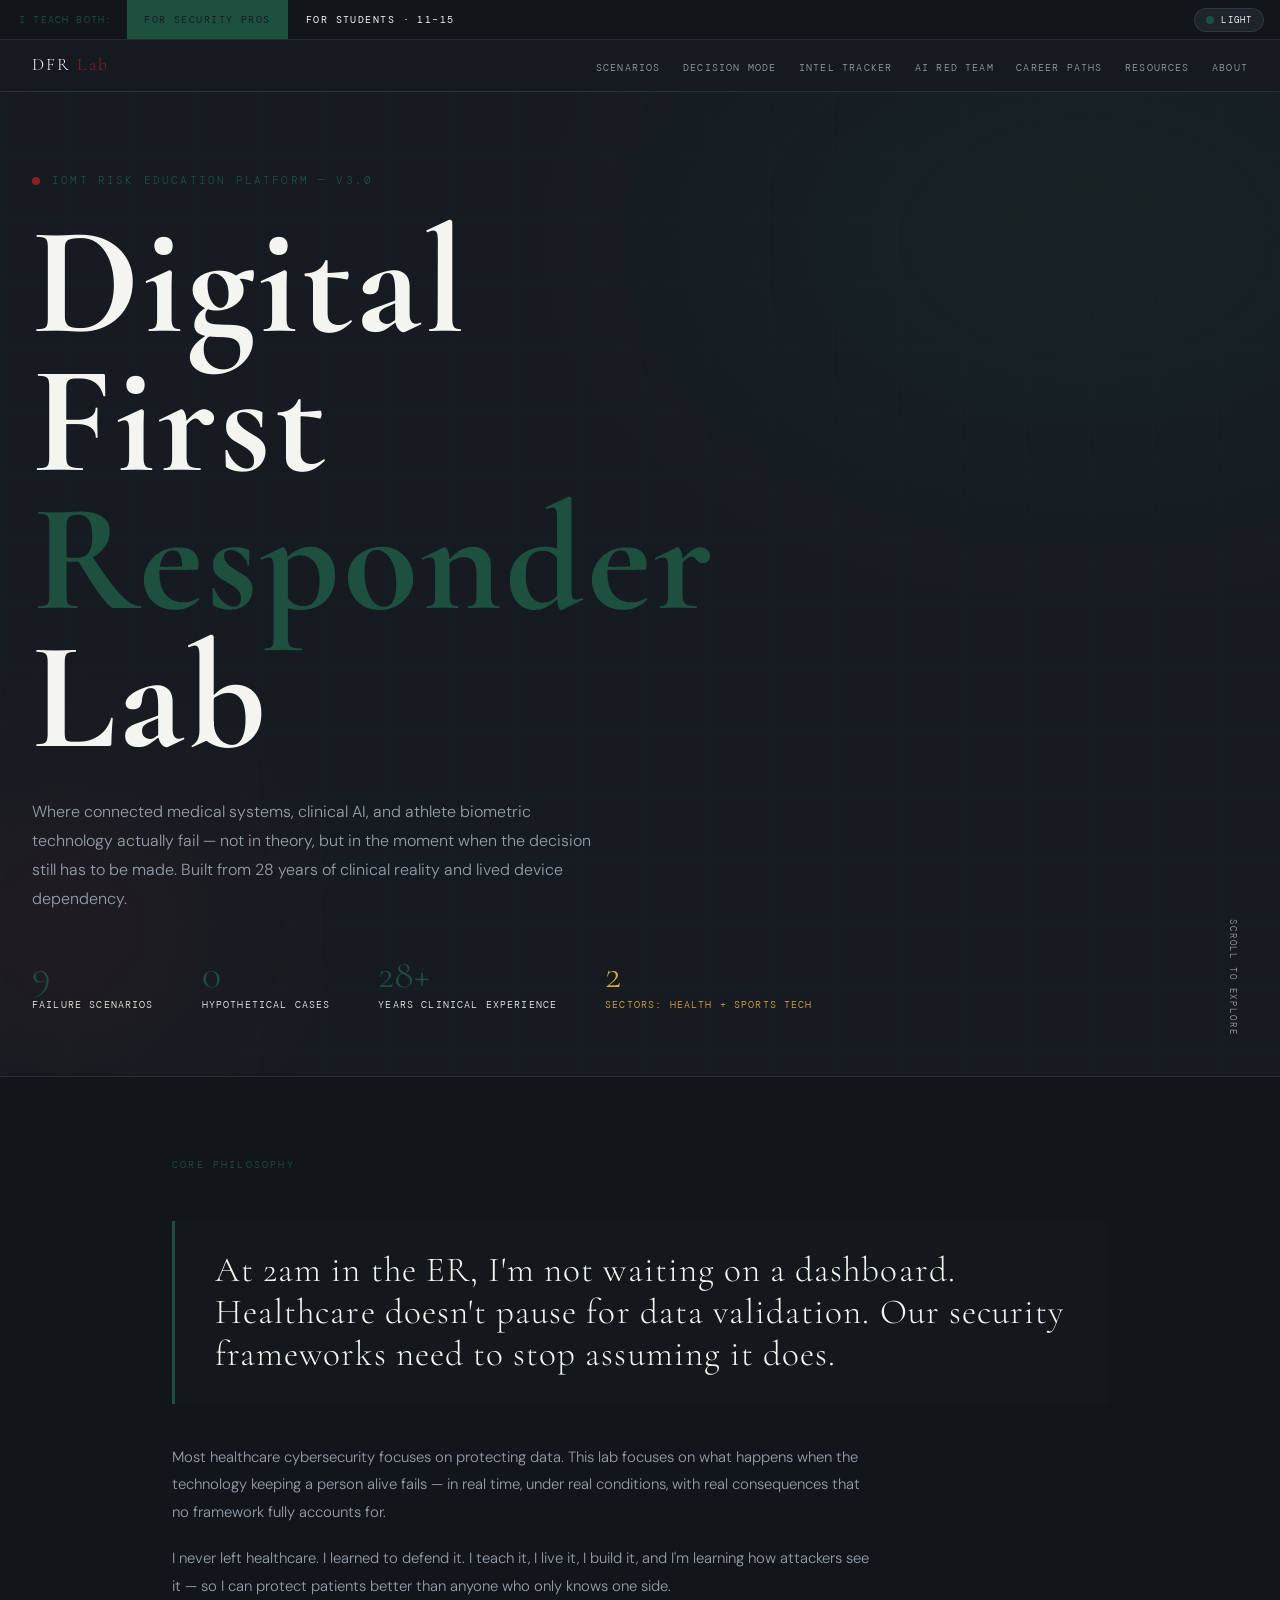
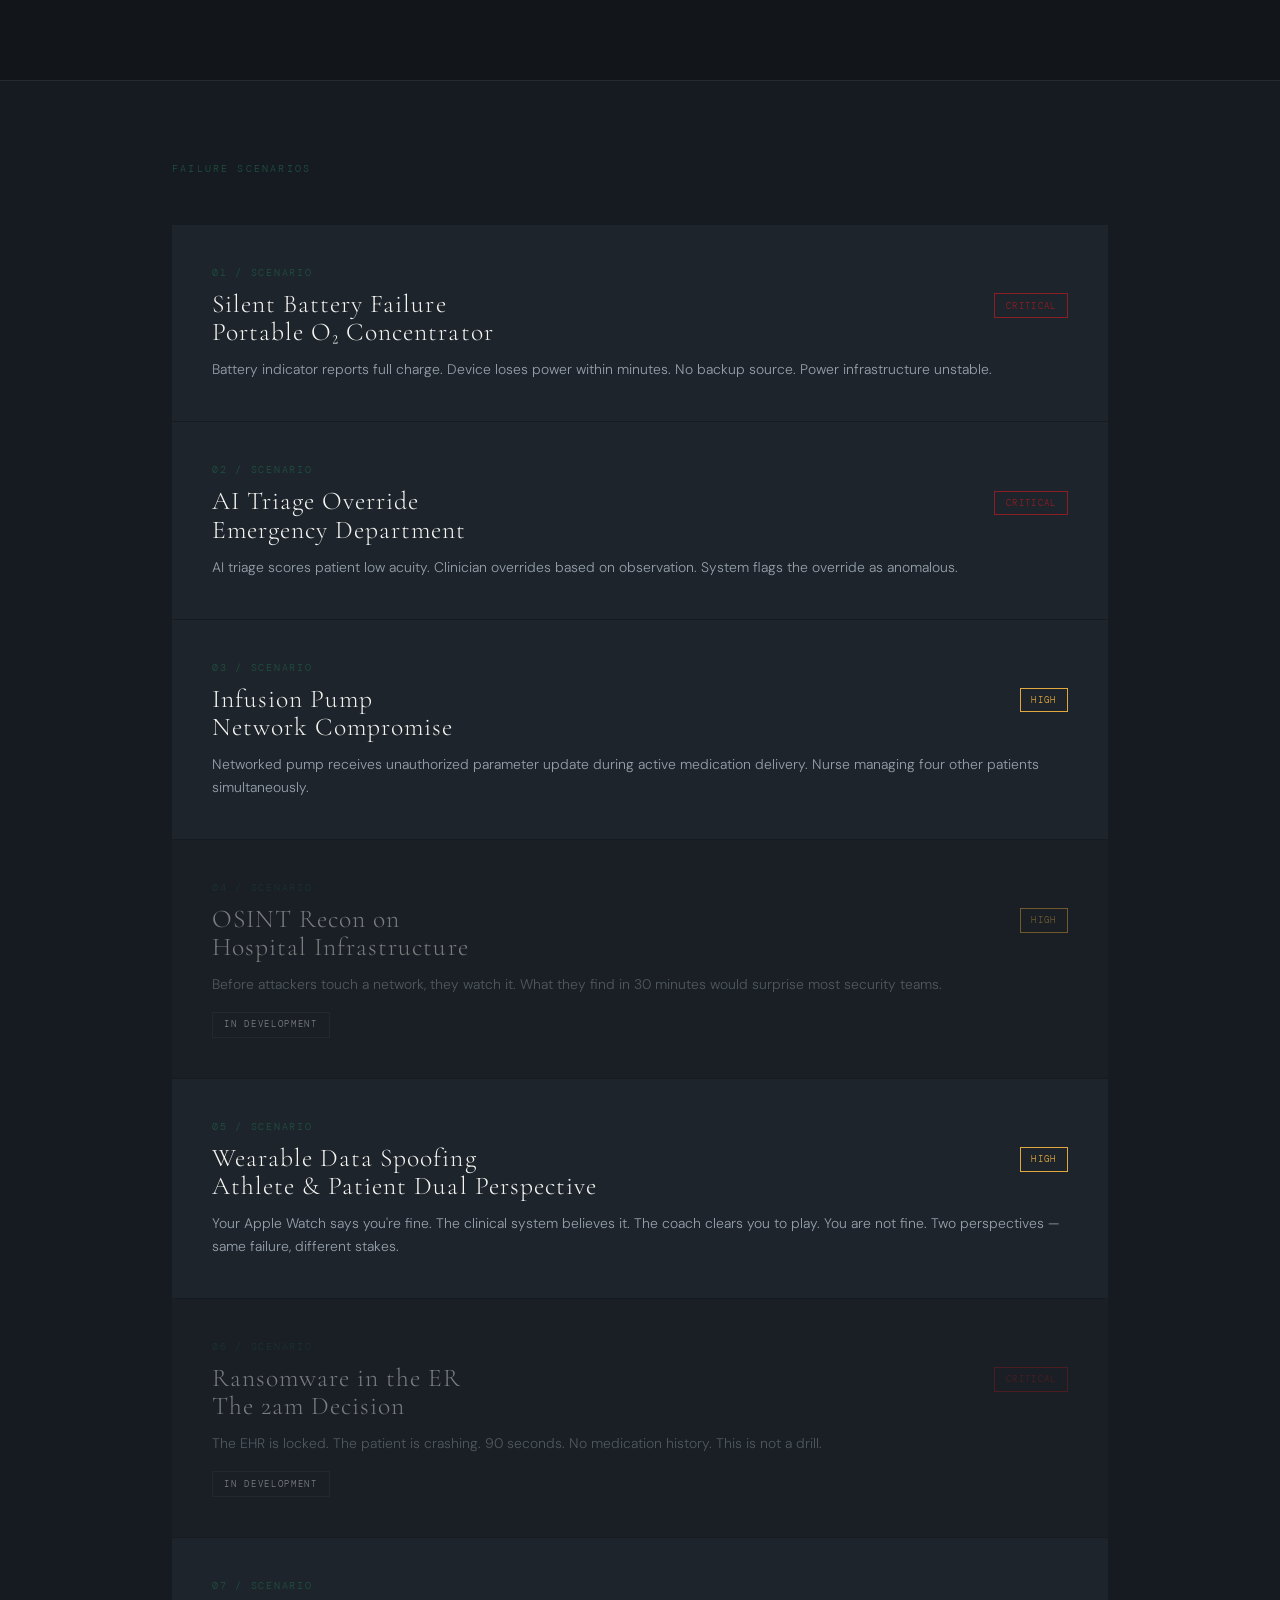
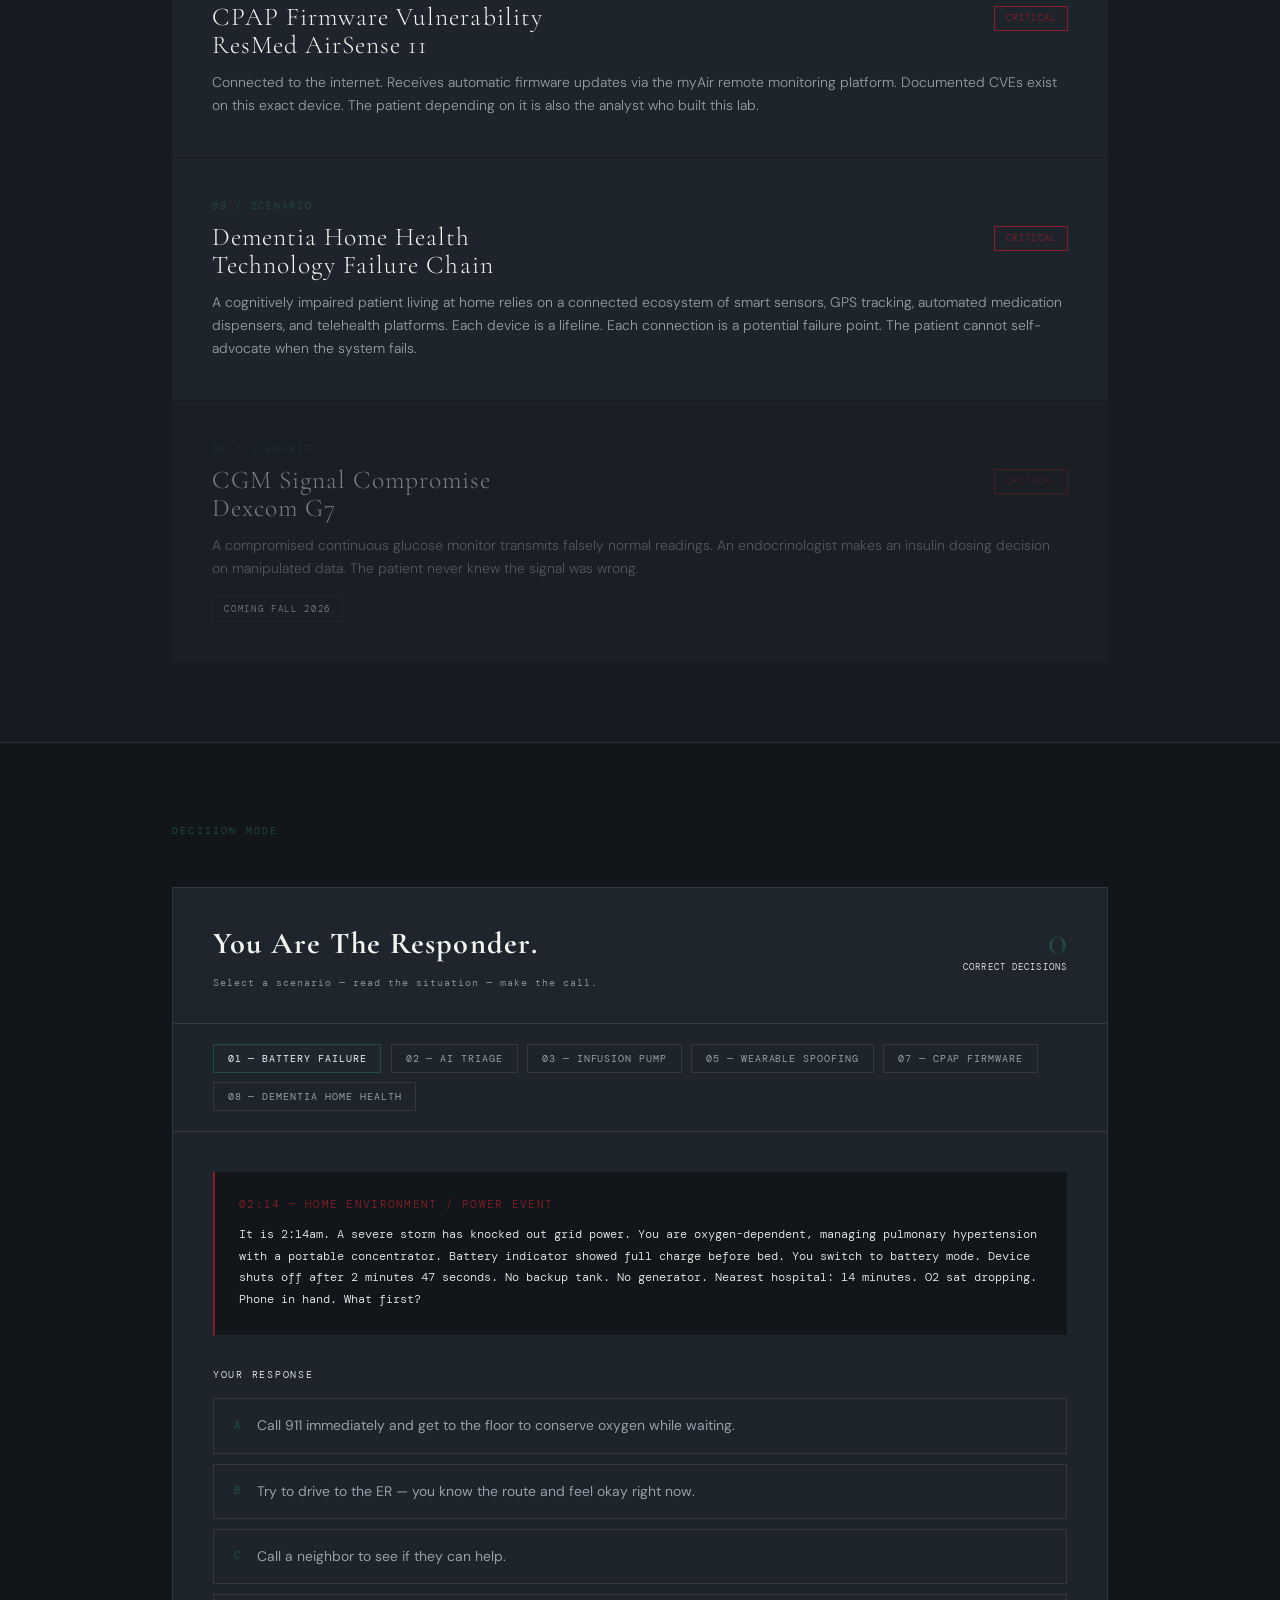
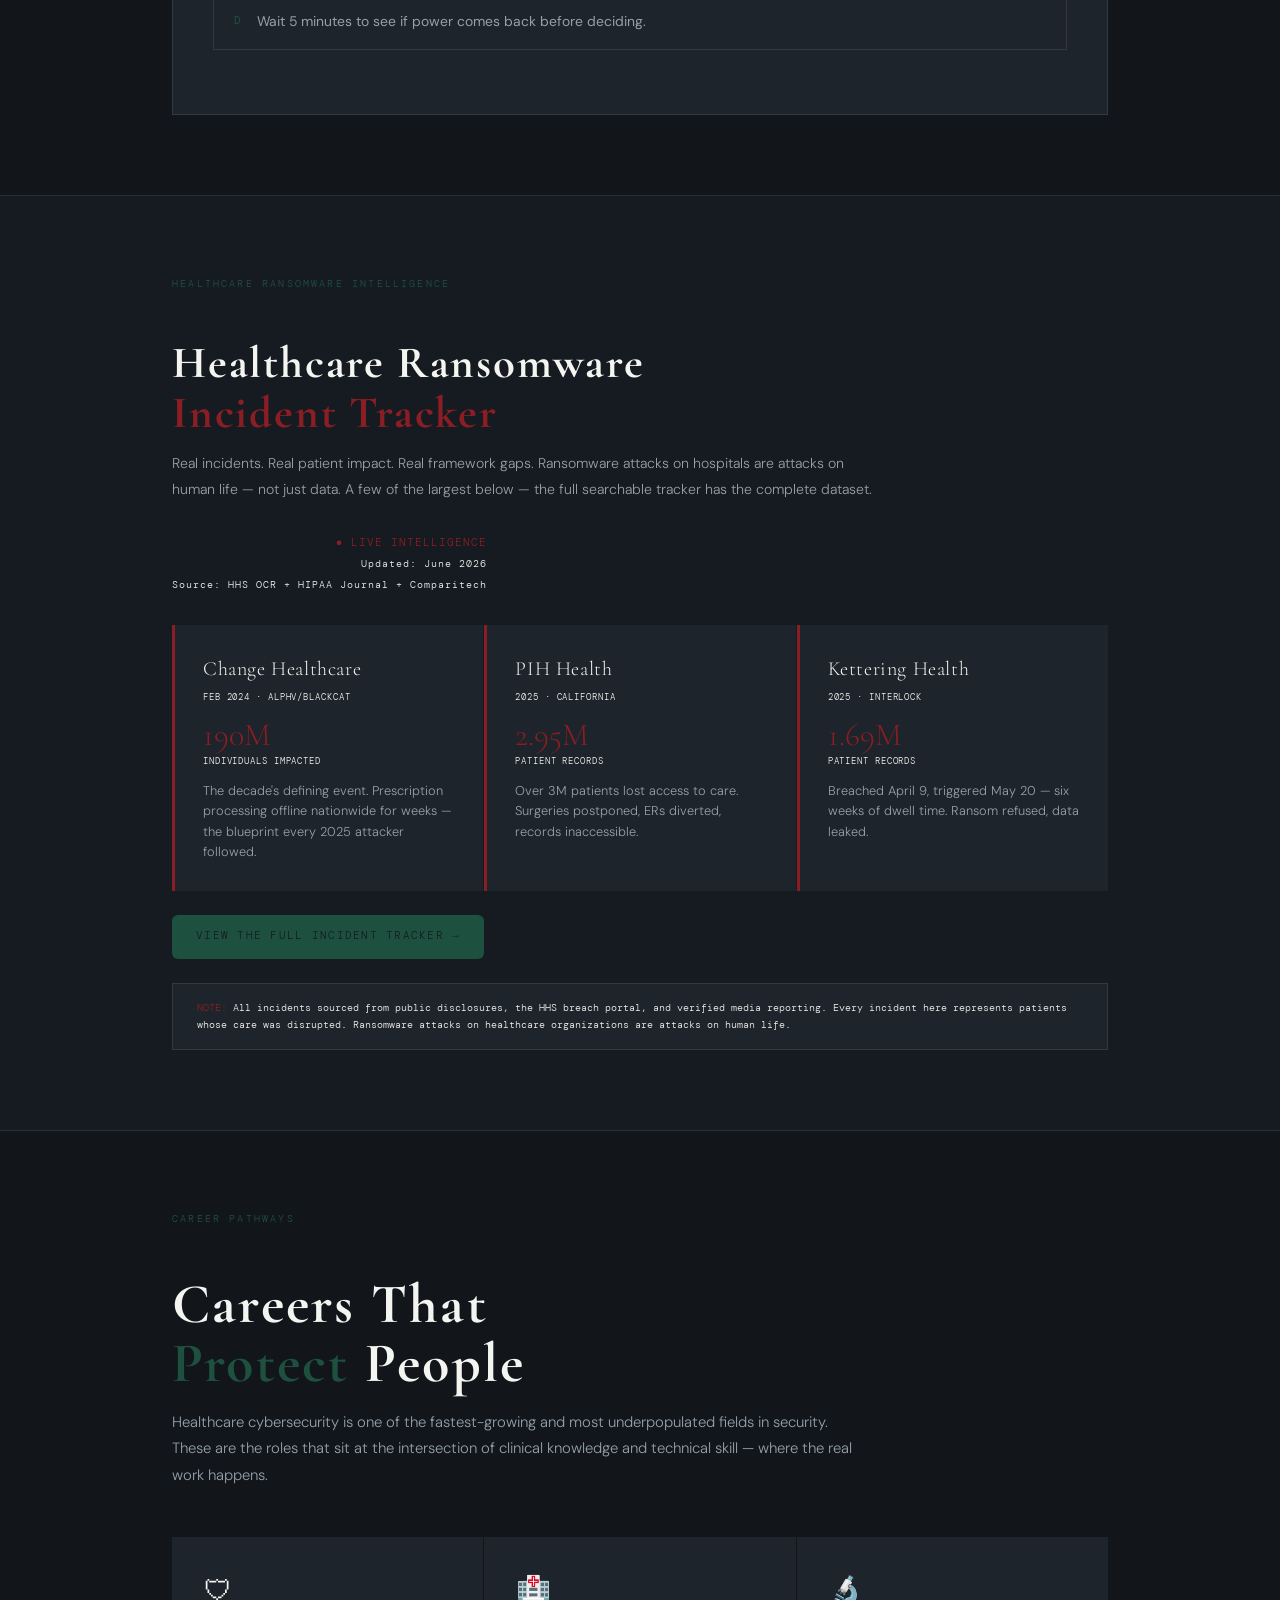
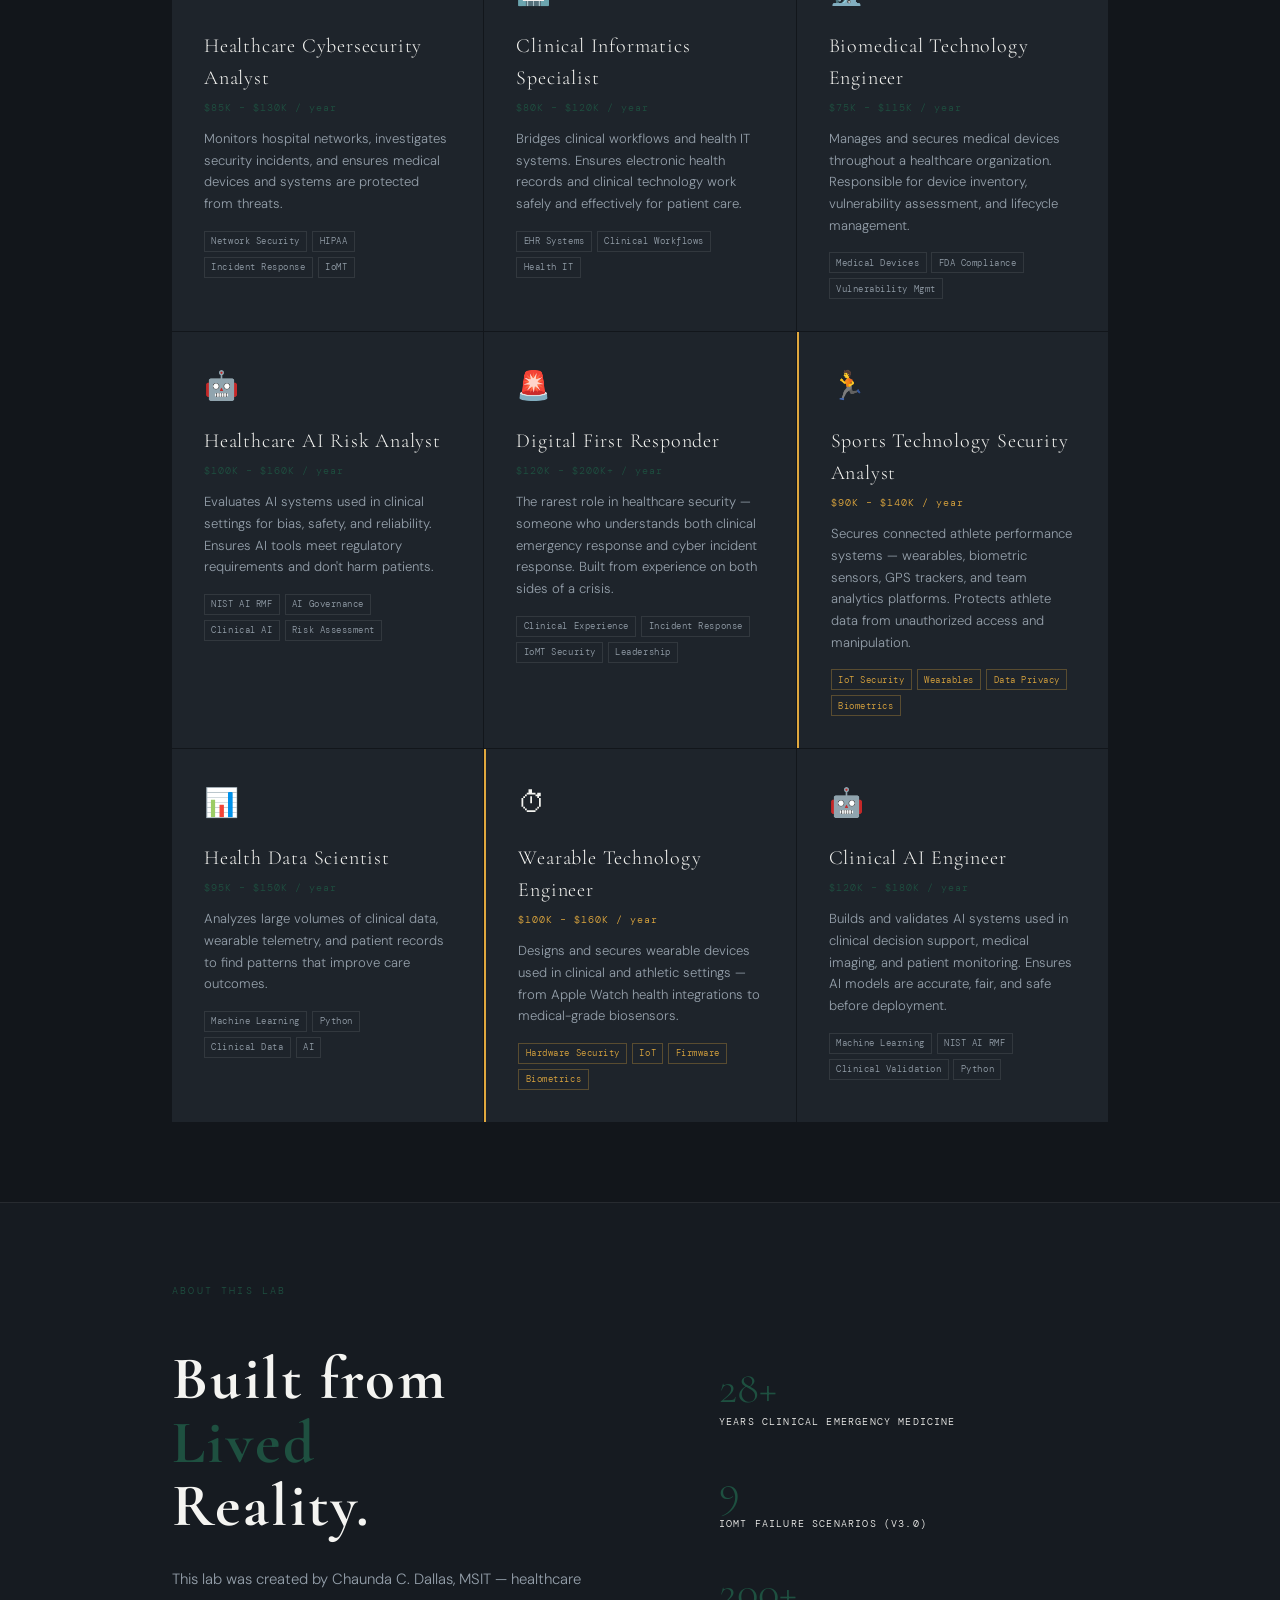
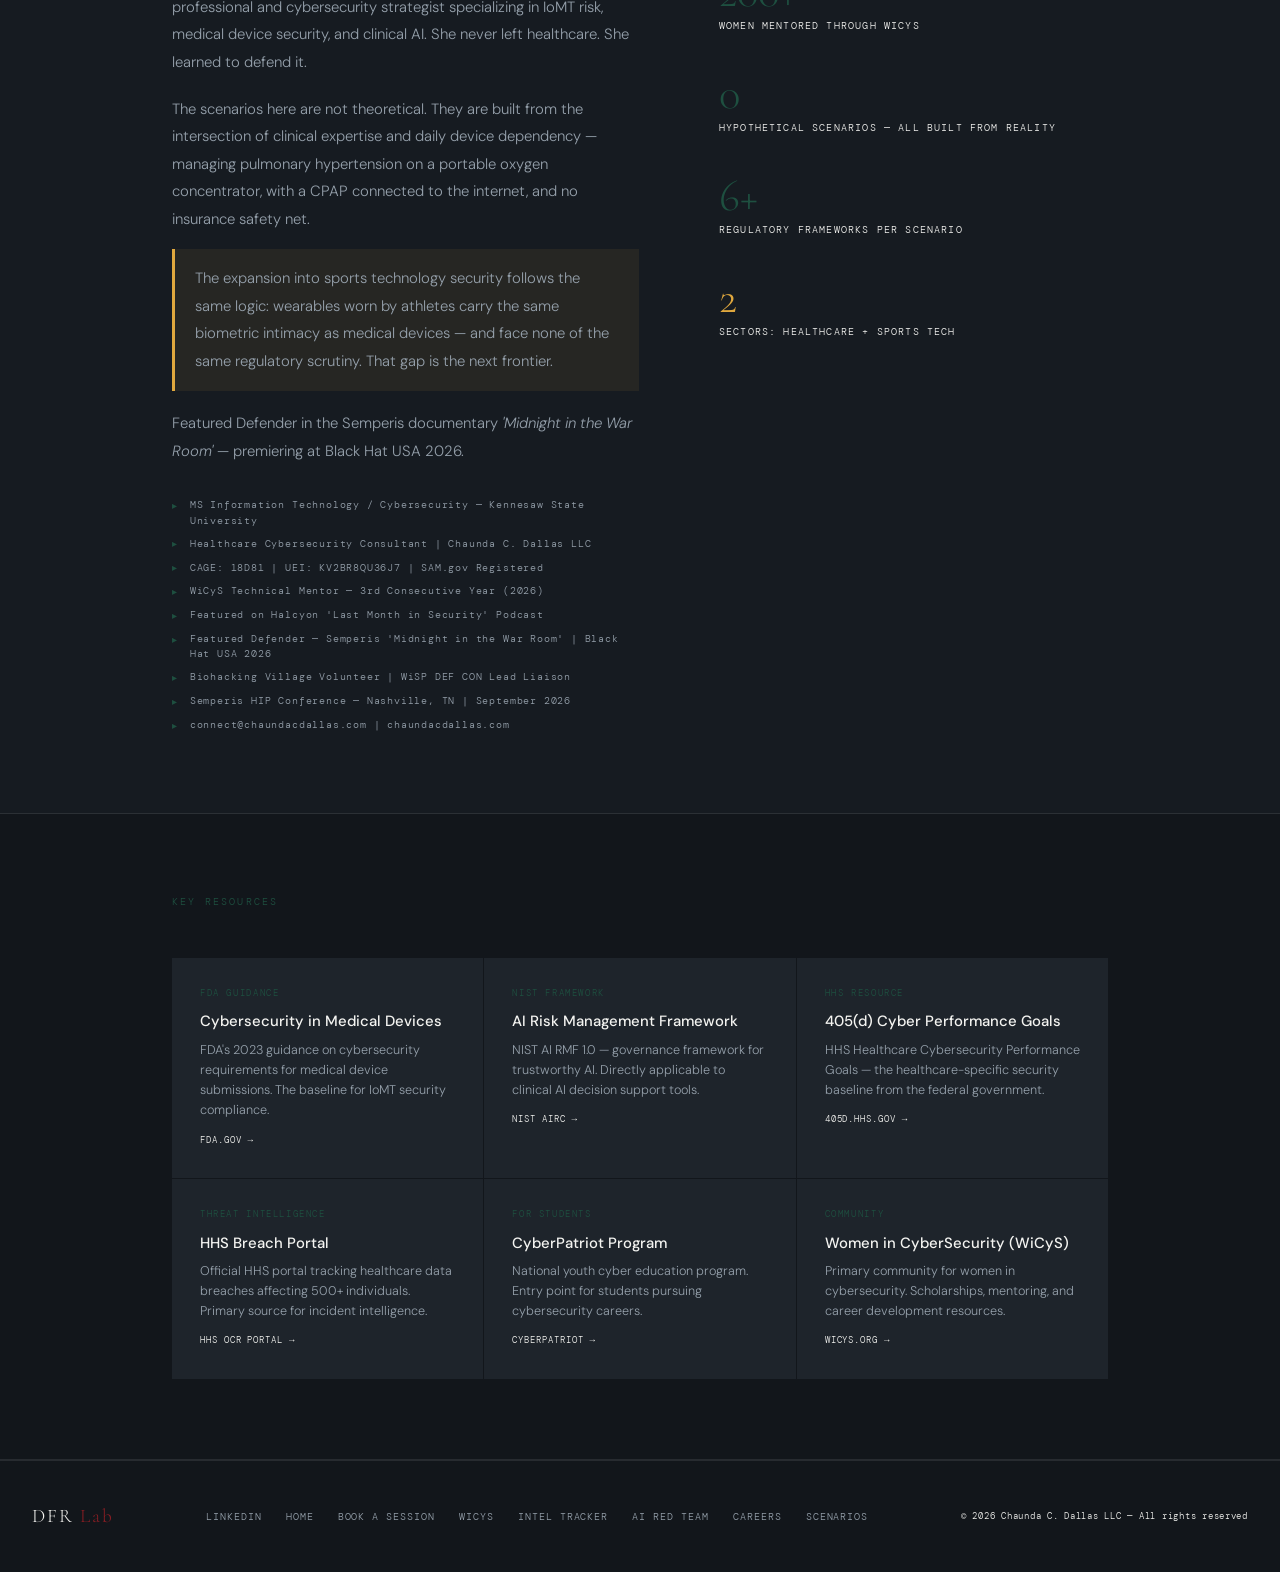
==== index.html @ a79e0185 "Complete transition to locked brand palette and typography across all lab views" ====
<!DOCTYPE html>
<html lang="en" data-theme="dark">
<head>
  <meta charset="UTF-8" />
  <meta name="viewport" content="width=device-width, initial-scale=1.0" />
  <title>Digital First Responder Lab | Chaunda C. Dallas</title>
  <meta name="description" content="Healthcare Cybersecurity Strategist specializing in IoMT, Medical Device Security, Clinical AI Risk, and AI Red Teaming for healthcare. Featured Defender — Midnight in the War Room, Black Hat USA 2026.">
  <link rel="preconnect" href="https://fonts.googleapis.com">
  <link rel="preconnect" href="https://fonts.gstatic.com" crossorigin>
  <link href="https://fonts.googleapis.com/css2?family=Cormorant+Garamond:wght@400;600;700&family=DM+Sans:wght@300;400;500;700&family=DM+Mono:wght@400;500&display=swap" rel="stylesheet">
  <link rel="stylesheet" href="styles.css" />
  <style>
   
    *,*::before,*::after{box-sizing:border-box;margin:0;padding:0;}
    html{scroll-behavior:smooth;}
    body{background:var(--bg);color:var(--text);font-family:var(--sans);font-weight:300;line-height:1.6;overflow-x:hidden;transition:background .25s,color .25s;}
    a{color:inherit;}
    ::selection{background:var(--emerald);color:var(--bg);}

    .mode-bar{position:fixed;top:0;left:0;right:0;z-index:200;background:var(--bg-2);border-bottom:1px solid var(--border);display:flex;align-items:center;justify-content:space-between;height:40px;padding:0 1rem;}
    .mode-group{display:flex;align-items:center;height:100%;}
    .mode-tag{font-family:var(--mono);font-size:0.6rem;letter-spacing:0.12em;text-transform:uppercase;color:var(--emerald);padding:0 0.9rem 0 0.2rem;white-space:nowrap;}
    @media(max-width:600px){.mode-tag{display:none;}}
    .mode-btn{font-family:var(--mono);font-size:0.6rem;letter-spacing:0.15em;text-transform:uppercase;padding:0 1.1rem;height:100%;border:none;background:transparent;color:var(--faint);cursor:pointer;transition:all 0.2s;}
    .mode-btn.active{background:var(--emerald);color:var(--bg);}
    .mode-btn:hover:not(.active){color:var(--text);}
    .theme-toggle{display:flex;align-items:center;gap:7px;background:var(--surface);border:1px solid var(--border);color:var(--text);border-radius:999px;padding:5px 11px;font-family:var(--mono);font-size:0.58rem;letter-spacing:0.12em;cursor:pointer;text-transform:uppercase;}
    .theme-toggle:hover{border-color:var(--emerald);}
    .theme-toggle .dot{width:8px;height:8px;border-radius:50%;background:var(--emerald);}

    nav{position:sticky;top:40px;z-index:100;background:color-mix(in srgb,var(--bg) 92%,transparent);backdrop-filter:blur(16px);border-bottom:1px solid var(--border);padding:0 2rem;display:flex;align-items:center;justify-content:space-between;height:52px;}
    .nav-brand{font-family:var(--display);font-size:1.1rem;letter-spacing:0.12em;}
    .nav-brand span{color:var(--crimson);}
    .nav-links{display:flex;gap:1.4rem;list-style:none;}
    .nav-links a{font-family:var(--mono);font-size:0.62rem;color:var(--dim);text-decoration:none;letter-spacing:0.12em;text-transform:uppercase;transition:color 0.2s;}
    .nav-links a:hover{color:var(--emerald);}

    .student-only{display:none;} .pro-only{display:block;}
    body.student-mode .student-only{display:block;}
    body.student-mode .pro-only{display:none;}

    header{position:relative;min-height:100vh;display:flex;flex-direction:column;justify-content:flex-end;padding:5rem 2rem 4rem;overflow:hidden;border-bottom:1px solid var(--border);margin-top:40px;}
    .hero-bg{position:absolute;inset:0;background:radial-gradient(ellipse 70% 60% at 85% 15%,color-mix(in srgb,var(--emerald) 14%,transparent) 0%,transparent 62%),radial-gradient(ellipse 40% 50% at 5% 85%,color-mix(in srgb,var(--crimson) 8%,transparent) 0%,transparent 55%),var(--bg);}
    .hero-grid{position:absolute;inset:0;background-image:linear-gradient(color-mix(in srgb,var(--emerald) 6%,transparent) 1px,transparent 1px),linear-gradient(90deg,color-mix(in srgb,var(--emerald) 6%,transparent) 1px,transparent 1px);background-size:64px 64px;}
    .hero-content{position:relative;z-index:1;max-width:960px;}
    .eyebrow{font-family:var(--mono);font-size:0.68rem;letter-spacing:0.2em;color:var(--emerald);text-transform:uppercase;margin-bottom:1.5rem;display:flex;align-items:center;gap:0.75rem;}
    .pulse{display:inline-block;width:8px;height:8px;background:var(--crimson);border-radius:50%;animation:pulse 2s infinite;}
    @keyframes pulse{0%,100%{opacity:1;transform:scale(1);}50%{opacity:0.5;transform:scale(0.7);}}
    h1{font-family:var(--display);font-size:clamp(4rem,12vw,10rem);line-height:0.9;letter-spacing:0.02em;margin-bottom:2rem;}
    .accent{color:var(--emerald);}
    .hero-desc{font-size:1rem;color:var(--dim);max-width:580px;line-height:1.8;margin-bottom:2.5rem;}
    .hero-stats{display:flex;gap:3rem;flex-wrap:wrap;}
    .stat-num{font-family:var(--display);font-size:2.5rem;color:var(--emerald);line-height:1;}
    .stat-lbl{font-family:var(--mono);font-size:0.6rem;color:var(--faint);letter-spacing:0.12em;text-transform:uppercase;margin-top:0.2rem;}
    .scroll-cue{position:absolute;bottom:2.5rem;right:2.5rem;writing-mode:vertical-rl;font-family:var(--mono);font-size:0.58rem;color:var(--faint);letter-spacing:0.2em;text-transform:uppercase;z-index:1;opacity:.6;}

    section{position:relative;}
    .container{max-width:1000px;margin:0 auto;padding:5rem 2rem;}
    .eyebrow-section{font-family:var(--mono);font-size:0.62rem;letter-spacing:0.22em;color:var(--emerald);text-transform:uppercase;margin-bottom:3rem;display:flex;align-items:center;gap:1rem;}
    .eyebrow-section::after{content:'';flex:1;height:1px;background:var(--line);max-width:180px;}

    #philosophy{background:var(--bg-2);border-bottom:1px solid var(--border);}
    .statement{border-left:3px solid var(--emerald);padding:1.75rem 2.5rem;margin-bottom:2.5rem;background:color-mix(in srgb,var(--emerald) 4%,transparent);}
    .statement p{font-family:var(--display);font-size:clamp(1.4rem,3vw,2.2rem);line-height:1.2;letter-spacing:0.03em;}
    .body-text{font-size:0.93rem;color:var(--dim);line-height:1.85;max-width:700px;}
    .body-text + .body-text{margin-top:1.2rem;}
    .explainer-grid{display:grid;grid-template-columns:repeat(3,1fr);gap:1px;background:var(--line);border:1px solid var(--line);margin-top:2rem;}
    .explainer-card{background:var(--surface);padding:1.75rem;}
    .explainer-icon{font-size:2rem;margin-bottom:1rem;}
    .explainer-title{font-family:var(--display);font-size:1.2rem;letter-spacing:0.04em;margin-bottom:0.5rem;color:var(--text);}
    .explainer-desc{font-size:0.83rem;color:var(--dim);line-height:1.65;}

    /* student boxes (audience switch, palette unchanged) */
    .s-box{background:var(--surface-2);border:1px solid var(--border);border-left:2px solid var(--emerald);padding:1.25rem;margin-top:1rem;}
    .s-box-h{font-family:var(--mono);font-size:0.6rem;letter-spacing:0.15em;color:var(--emerald);text-transform:uppercase;margin-bottom:0.75rem;}
    .s-box p{font-size:0.88rem;color:var(--dim);line-height:1.7;}
    .student-banner{background:var(--surface-2);border:1px solid var(--border);border-left:3px solid var(--emerald);padding:2rem 2.5rem;margin-bottom:3rem;display:none;}
    body.student-mode .student-banner{display:block;}
    .student-banner h3{font-family:var(--display);font-size:1.5rem;letter-spacing:0.06em;color:var(--emerald);margin-bottom:0.5rem;}
    .student-banner p{font-size:0.9rem;color:var(--dim);line-height:1.7;}

    #scenarios{background:var(--bg);border-bottom:1px solid var(--border);}
    .scenarios-grid{display:grid;gap:1px;background:var(--line);border:1px solid var(--line);}
    .scenario-card{background:var(--surface);padding:2.5rem;cursor:pointer;transition:background 0.25s;position:relative;}
    .scenario-card::before{content:'';position:absolute;left:0;top:0;bottom:0;width:3px;background:var(--emerald);transform:scaleY(0);transition:transform 0.35s ease;transform-origin:bottom;}
    .scenario-card:hover{background:var(--surface-3);}
    .scenario-card:hover::before,.scenario-card.active::before{transform:scaleY(1);}
    .scenario-card.active{background:var(--surface-3);}
    .scenario-card.coming-soon{opacity:0.45;cursor:default;pointer-events:none;}
    .cs-badge{display:inline-block;margin-top:1rem;font-family:var(--mono);font-size:0.58rem;letter-spacing:0.18em;text-transform:uppercase;color:var(--faint);border:1px solid var(--border);padding:0.28rem 0.7rem;}
    .scenario-num{font-family:var(--mono);font-size:0.6rem;color:var(--emerald);letter-spacing:0.18em;margin-bottom:0.6rem;}
    .scenario-header{display:flex;align-items:flex-start;justify-content:space-between;gap:1rem;margin-bottom:0.75rem;}
    .scenario-title{font-family:var(--display);font-size:1.6rem;letter-spacing:0.04em;line-height:1.1;}
    .sev{font-family:var(--mono);font-size:0.56rem;letter-spacing:0.15em;padding:0.26rem 0.65rem;border:1px solid;text-transform:uppercase;white-space:nowrap;flex-shrink:0;margin-top:0.2rem;}
    .sev.critical{color:var(--crimson);border-color:var(--crimson);}
    .sev.high{color:var(--brass);border-color:var(--brass);}
    .scenario-desc{font-size:0.87rem;color:var(--dim);line-height:1.65;}
    .student-desc{display:none;font-size:0.95rem;color:var(--dim);line-height:1.7;margin-top:0.5rem;background:var(--surface-2);border-left:2px solid var(--emerald);padding:0.75rem 1rem;}
    body.student-mode .student-desc{display:block;}
    body.student-mode .scenario-desc{display:none;}
    .scenario-detail{display:none;margin-top:2rem;padding-top:2rem;border-top:1px solid var(--line);animation:fadeUp 0.3s ease;}
    .scenario-card.active .scenario-detail{display:block;}
    @keyframes fadeUp{from{opacity:0;transform:translateY(8px);}to{opacity:1;transform:translateY(0);}}
    .sport-bridge{background:color-mix(in srgb,var(--brass) 9%,transparent);border:1px solid color-mix(in srgb,var(--brass) 28%,transparent);padding:1.25rem 1.5rem;margin-bottom:1.5rem;}
    .sport-bridge-label{font-family:var(--mono);font-size:0.6rem;letter-spacing:0.18em;color:var(--brass);text-transform:uppercase;margin-bottom:0.6rem;}
    .sport-bridge p{font-size:0.88rem;color:var(--text);line-height:1.7;margin:0;}
    .detail-grid{display:grid;grid-template-columns:1fr 1fr;gap:2rem;margin-bottom:2rem;}
    .detail-block h4{font-family:var(--mono);font-size:0.6rem;letter-spacing:0.18em;color:var(--emerald);text-transform:uppercase;margin-bottom:1rem;}
    .chain-step{display:flex;gap:1rem;padding:0.65rem 0;position:relative;}
    .chain-step:not(:last-child)::after{content:'';position:absolute;left:10px;top:1.8rem;bottom:-0.2rem;width:1px;background:var(--line);}
    .step-dot{width:22px;height:22px;border-radius:50%;border:1px solid var(--border);background:var(--surface);display:flex;align-items:center;justify-content:center;font-family:var(--mono);font-size:0.56rem;color:var(--emerald);flex-shrink:0;margin-top:0.1rem;}
    .step-text{font-size:0.84rem;color:var(--dim);line-height:1.5;}
    .step-text strong{color:var(--text);font-weight:500;}
    .step-plain{display:none;font-size:0.9rem;color:var(--dim);line-height:1.55;}
    body.student-mode .step-plain{display:block;}
    body.student-mode .step-text{display:none;}
    .fw-box{background:var(--surface-2);border:1px solid var(--border);padding:1.25rem;}
    .fw-tags{display:flex;flex-wrap:wrap;gap:0.4rem;margin-top:0.75rem;}
    .fw-tag{font-family:var(--mono);font-size:0.58rem;color:var(--brass);border:1px solid color-mix(in srgb,var(--brass) 28%,transparent);padding:0.2rem 0.5rem;}
    .what-should-exist{background:color-mix(in srgb,var(--emerald) 4%,transparent);border-left:2px solid var(--emerald);padding:1.25rem 1.5rem;margin-top:1.5rem;}
    .what-should-exist h4{font-family:var(--mono);font-size:0.6rem;letter-spacing:0.18em;color:var(--emerald);text-transform:uppercase;margin-bottom:0.75rem;}
    .what-should-exist p{font-size:0.85rem;color:var(--dim);line-height:1.7;}
    .device-explainer{display:none;margin-top:1.5rem;background:var(--surface-2);border:1px solid var(--border);border-left:2px solid var(--emerald);padding:1.25rem;}
    body.student-mode .device-explainer{display:block;}
    .device-explainer h4{font-family:var(--mono);font-size:0.6rem;letter-spacing:0.15em;color:var(--emerald);text-transform:uppercase;margin-bottom:0.75rem;}
    .device-explainer p{font-size:0.87rem;color:var(--dim);line-height:1.7;}

    #decision{background:var(--bg-2);border-bottom:1px solid var(--border);}
    .decision-shell{border:1px solid var(--border);background:var(--surface);}
    .decision-head{padding:2rem 2.5rem;border-bottom:1px solid var(--border);background:color-mix(in srgb,var(--emerald) 3%,transparent);display:flex;align-items:flex-start;justify-content:space-between;gap:2rem;flex-wrap:wrap;}
    .decision-head h2{font-family:var(--display);font-size:1.9rem;letter-spacing:0.04em;margin-bottom:0.4rem;}
    .decision-head p{font-family:var(--mono);font-size:0.63rem;color:var(--dim);letter-spacing:0.1em;}
    .score-num{font-family:var(--display);font-size:2.5rem;color:var(--emerald);line-height:1;text-align:right;}
    .score-lbl{font-family:var(--mono);font-size:0.58rem;color:var(--faint);letter-spacing:0.12em;text-transform:uppercase;}
    .scene-bar{padding:1.25rem 2.5rem;border-bottom:1px solid var(--border);display:flex;gap:0.6rem;flex-wrap:wrap;}
    .scene-btn{font-family:var(--mono);font-size:0.6rem;letter-spacing:0.1em;text-transform:uppercase;padding:0.42rem 0.85rem;border:1px solid var(--border);background:transparent;color:var(--dim);cursor:pointer;transition:all 0.2s;}
    .scene-btn:hover,.scene-btn.active{border-color:var(--emerald);color:var(--text);background:color-mix(in srgb,var(--emerald) 8%,transparent);}
    .decision-body{padding:2.5rem;}
    .situation{background:var(--bg-2);border-left:2px solid var(--crimson);padding:1.5rem;margin-bottom:2rem;font-family:var(--mono);font-size:0.78rem;color:var(--text);line-height:1.75;}
    .situation .ts{color:var(--crimson);font-size:0.66rem;margin-bottom:0.6rem;letter-spacing:0.12em;display:block;}
    .choices-lbl{font-family:var(--mono);font-size:0.6rem;letter-spacing:0.18em;color:var(--faint);text-transform:uppercase;margin-bottom:1rem;}
    .choice-list{display:flex;flex-direction:column;gap:0.6rem;margin-bottom:1.5rem;}
    .choice-btn{display:flex;align-items:flex-start;gap:1rem;padding:1rem 1.25rem;border:1px solid var(--border);background:transparent;color:var(--dim);cursor:pointer;text-align:left;font-family:var(--sans);font-size:0.87rem;line-height:1.55;transition:all 0.2s;width:100%;}
    .choice-btn:hover:not(:disabled){border-color:var(--emerald);color:var(--text);background:color-mix(in srgb,var(--emerald) 5%,transparent);}
    .choice-btn:disabled{cursor:default;}
    .choice-btn.correct{border-color:var(--emerald);background:color-mix(in srgb,var(--emerald) 12%,transparent);color:var(--text);}
    .choice-btn.wrong{border-color:var(--crimson);background:color-mix(in srgb,var(--crimson) 9%,transparent);color:var(--text);}
    .choice-btn.reveal{border-color:var(--emerald);background:color-mix(in srgb,var(--emerald) 6%,transparent);}
    .choice-letter{font-family:var(--mono);font-size:0.66rem;color:var(--emerald);flex-shrink:0;margin-top:0.15rem;}
    .feedback{display:none;padding:1.5rem;border:1px solid var(--border);background:var(--bg-2);animation:fadeUp 0.3s ease;}
    .feedback.show{display:block;}
    .fb-status{font-family:var(--mono);font-size:0.6rem;letter-spacing:0.18em;text-transform:uppercase;margin-bottom:0.75rem;}
    .feedback.correct .fb-status{color:var(--emerald);}
    .feedback.wrong .fb-status{color:var(--crimson);}
    .fb-text{font-size:0.87rem;color:var(--dim);line-height:1.75;}
    .fb-clinical{margin-top:1rem;padding-top:1rem;border-top:1px solid var(--line);font-family:var(--mono);font-size:0.7rem;color:var(--faint);line-height:1.65;}
    .fb-student-tip{display:none;margin-top:1rem;padding:0.75rem 1rem;background:color-mix(in srgb,var(--emerald) 6%,transparent);border-left:2px solid var(--emerald);font-size:0.88rem;color:var(--dim);line-height:1.65;}
    body.student-mode .fb-student-tip{display:block;}
    body.student-mode .fb-clinical{display:none;}
    .reset-btn{margin-top:1.5rem;font-family:var(--mono);font-size:0.6rem;letter-spacing:0.15em;text-transform:uppercase;padding:0.52rem 1.05rem;border:1px solid var(--border);background:transparent;color:var(--dim);cursor:pointer;transition:all 0.2s;}
    .reset-btn:hover{border-color:var(--emerald);color:var(--text);}

    /* tracker teaser */
    #tracker{background:var(--bg);border-bottom:1px solid var(--border);}
    .tracker-hdr{display:flex;align-items:flex-start;justify-content:space-between;gap:2rem;margin-bottom:2rem;flex-wrap:wrap;}
    .tracker-hdr h2{font-family:var(--display);font-size:clamp(1.8rem,4vw,2.8rem);letter-spacing:0.04em;line-height:1.1;}
    .tracker-hdr h2 span{color:var(--crimson);}
    .tracker-meta{font-family:var(--mono);font-size:0.63rem;color:var(--faint);letter-spacing:0.1em;text-align:right;}
    .tracker-meta .live{color:var(--crimson);margin-bottom:0.3rem;font-size:0.68rem;}
    .teaser-grid{display:grid;grid-template-columns:repeat(3,1fr);gap:1px;background:var(--line);border:1px solid var(--line);margin-bottom:1.5rem;}
    .teaser-card{background:var(--surface);padding:1.75rem;border-left:3px solid var(--crimson);}
    .teaser-org{font-family:var(--display);font-size:1.25rem;letter-spacing:0.03em;margin-bottom:0.3rem;}
    .teaser-meta{font-family:var(--mono);font-size:0.56rem;letter-spacing:0.1em;text-transform:uppercase;color:var(--faint);margin-bottom:0.9rem;}
    .teaser-num{font-family:var(--display);font-size:2rem;color:var(--crimson);line-height:1;}
    .teaser-num-lbl{font-family:var(--mono);font-size:0.56rem;letter-spacing:0.1em;text-transform:uppercase;color:var(--faint);margin-top:0.2rem;margin-bottom:0.8rem;}
    .teaser-desc{font-size:0.8rem;color:var(--dim);line-height:1.6;}
    .tracker-cta{display:inline-flex;align-items:center;gap:0.6rem;font-family:var(--mono);font-size:0.66rem;letter-spacing:0.12em;text-transform:uppercase;color:var(--bg);background:var(--emerald);text-decoration:none;padding:0.85rem 1.5rem;border-radius:6px;transition:opacity .2s;}
    .tracker-cta:hover{opacity:0.88;}
    .tracker-note{margin-top:1.5rem;padding:1rem 1.5rem;border:1px solid var(--border);background:var(--surface);font-family:var(--mono);font-size:0.63rem;color:var(--faint);line-height:1.65;}
    .tracker-note span{color:var(--crimson);}

    #careers{background:var(--bg-2);border-bottom:1px solid var(--border);}
    .careers-intro{max-width:680px;margin-bottom:3rem;}
    .careers-intro h2{font-family:var(--display);font-size:clamp(2rem,5vw,3.5rem);letter-spacing:0.04em;line-height:1.05;margin-bottom:1rem;}
    .careers-intro h2 span{color:var(--emerald);}
    .careers-intro p{font-size:0.93rem;color:var(--dim);line-height:1.8;}
    .careers-grid{display:grid;grid-template-columns:repeat(3,1fr);gap:1px;background:var(--line);border:1px solid var(--line);}
    .career-card{background:var(--surface);padding:2rem;transition:background 0.2s;}
    .career-card:hover{background:var(--surface-3);}
    .career-card.sport-highlight{border-left:2px solid var(--brass);}
    .career-icon{font-size:1.75rem;margin-bottom:1rem;}
    .career-title{font-family:var(--display);font-size:1.25rem;letter-spacing:0.04em;margin-bottom:0.4rem;color:var(--text);}
    .career-salary{font-family:var(--mono);font-size:0.62rem;color:var(--emerald);letter-spacing:0.1em;margin-bottom:0.75rem;}
    .career-card.sport-highlight .career-salary{color:var(--brass);}
    .career-desc{font-size:0.82rem;color:var(--dim);line-height:1.65;margin-bottom:1rem;}
    .career-skills{display:flex;flex-wrap:wrap;gap:0.3rem;}
    .skill-tag{font-family:var(--mono);font-size:0.56rem;color:var(--dim);border:1px solid var(--border);padding:0.15rem 0.4rem;letter-spacing:0.06em;}
    .career-card.sport-highlight .skill-tag{color:var(--brass);border-color:color-mix(in srgb,var(--brass) 30%,transparent);}

    #about{background:var(--bg);border-bottom:1px solid var(--border);}
    .about-grid{display:grid;grid-template-columns:1.2fr 1fr;gap:5rem;align-items:start;}
    .about-left h2{font-family:var(--display);font-size:clamp(2.2rem,5vw,3.8rem);line-height:1.05;letter-spacing:0.04em;margin-bottom:1.75rem;}
    .about-left h2 span{color:var(--emerald);}
    .creds{margin-top:2rem;display:flex;flex-direction:column;gap:0.5rem;}
    .cred{font-family:var(--mono);font-size:0.63rem;color:var(--dim);letter-spacing:0.08em;display:flex;align-items:flex-start;gap:0.75rem;line-height:1.5;}
    .cred::before{content:'▸';color:var(--emerald);flex-shrink:0;margin-top:0.05rem;}
    .stat-row{border-top:1px solid var(--line);padding:1.2rem 0;}
    .stat-row:last-child{border-bottom:1px solid var(--line);}
    .about-stat-num{font-family:var(--display);font-size:2.8rem;color:var(--emerald);line-height:1;}
    .about-stat-lbl{font-family:var(--mono);font-size:0.61rem;color:var(--faint);letter-spacing:0.12em;text-transform:uppercase;margin-top:0.2rem;}

    #resources{background:var(--bg-2);border-bottom:1px solid var(--border);}
    .resources-grid{display:grid;grid-template-columns:repeat(3,1fr);gap:1px;background:var(--line);border:1px solid var(--line);}
    .resource-card{background:var(--surface);padding:1.75rem;transition:background 0.2s;}
    .resource-card:hover{background:var(--surface-3);}
    .resource-type{font-family:var(--mono);font-size:0.56rem;letter-spacing:0.18em;color:var(--emerald);text-transform:uppercase;margin-bottom:0.75rem;}
    .resource-title{font-size:0.93rem;color:var(--text);font-weight:500;margin-bottom:0.5rem;line-height:1.3;}
    .resource-desc{font-size:0.79rem;color:var(--dim);line-height:1.6;}
    .resource-link{display:inline-block;margin-top:0.75rem;font-family:var(--mono);font-size:0.58rem;color:var(--faint);text-decoration:none;letter-spacing:0.1em;text-transform:uppercase;transition:color 0.2s;}
    .resource-link:hover{color:var(--emerald);}

    footer{background:var(--bg-2);padding:2.5rem 2rem;display:flex;align-items:center;justify-content:space-between;flex-wrap:wrap;gap:1.5rem;border-top:1px solid var(--border);}
    .footer-brand{font-family:var(--display);font-size:1.2rem;letter-spacing:0.1em;}
    .footer-brand span{color:var(--crimson);}
    .footer-links{display:flex;gap:1.5rem;flex-wrap:wrap;}
    .footer-links a{font-family:var(--mono);font-size:0.6rem;color:var(--dim);text-decoration:none;letter-spacing:0.1em;text-transform:uppercase;transition:color 0.2s;}
    .footer-links a:hover{color:var(--emerald);}
    .footer-copy{font-family:var(--mono);font-size:0.58rem;color:var(--faint);letter-spacing:0.08em;}

    :focus-visible{outline:2px solid var(--emerald);outline-offset:3px;}
    @media (prefers-reduced-motion: reduce){.pulse{animation:none;}html{scroll-behavior:auto;}}
    @media (max-width:768px){
      .detail-grid,.about-grid,.careers-grid,.resources-grid,.explainer-grid,.teaser-grid{grid-template-columns:1fr;}
      .nav-links{display:none;}
      .hero-stats{gap:2rem;}
    }
  </style>
</head>
<body>
<div class="mode-bar">
  <div class="mode-group">
    <span class="mode-tag">I teach both:</span>
    <button class="mode-btn active" onclick="setMode('pro',this)">For Security Pros</button>
    <button class="mode-btn" onclick="setMode('student',this)">For Students · 11–15</button>
  </div>
  <button class="theme-toggle" id="themeBtn" aria-label="Switch light or dark mode"><span class="dot" aria-hidden="true"></span><span id="themeLbl">Light</span></button>
</div>
<nav>
  <div class="nav-brand">DFR <span>Lab</span></div>
  <ul class="nav-links">
    <li><a href="#scenarios">Scenarios</a></li>
    <li><a href="#decision">Decision Mode</a></li>
    <li><a href="#tracker">Intel Tracker</a></li>
    <li><a href="ai-red-team.html">AI Red Team</a></li>
    <li><a href="#careers">Career Paths</a></li>
    <li><a href="#resources">Resources</a></li>
    <li><a href="#about">About</a></li>
  </ul>
</nav>
<header>
  <div class="hero-bg"></div>
  <div class="hero-grid"></div>
  <div class="hero-content">
    <div class="pro-only">
      <div class="eyebrow"><span class="pulse"></span> IoMT Risk Education Platform — v3.0</div>
      <h1>Digital<br>First<br><span class="accent">Responder</span><br>Lab</h1>
      <p class="hero-desc">Where connected medical systems, clinical AI, and athlete biometric technology actually fail — not in theory, but in the moment when the decision still has to be made. Built from 28 years of clinical reality and lived device dependency.</p>
      <div class="hero-stats">
        <div><div class="stat-num">9</div><div class="stat-lbl">Failure Scenarios</div></div>
        <div><div class="stat-num">0</div><div class="stat-lbl">Hypothetical Cases</div></div>
        <div><div class="stat-num">28+</div><div class="stat-lbl">Years Clinical Experience</div></div>
        <div><div class="stat-num" style="color:var(--brass);">2</div><div class="stat-lbl" style="color:var(--brass);">Sectors: Health + Sports Tech</div></div>
      </div>
    </div>
    <div class="student-only">
      <div class="eyebrow"><span class="pulse"></span> Health Technology Education — Student Edition</div>
      <h1>Can You<br>Keep the<br><span class="accent">Patient</span><br>Safe?</h1>
      <p class="hero-desc">Hospitals and homes are full of connected devices that keep people alive. What happens when those devices fail — or get hacked? Explore real scenarios and make real decisions.</p>
      <div class="hero-stats">
        <div><div class="stat-num">3</div><div class="stat-lbl">Real Scenarios to Explore</div></div>
        <div><div class="stat-num">4</div><div class="stat-lbl">Choices Per Scenario</div></div>
        <div><div class="stat-num">&#8734;</div><div class="stat-lbl">Things to Learn</div></div>
      </div>
    </div>
  </div>
  <div class="scroll-cue">Scroll to explore</div>
</header>
<section id="philosophy">
  <div class="container">
    <div class="eyebrow-section">Core Philosophy</div>
    <div class="student-banner">
      <h3>Welcome, Future Health Tech Defenders &#128075;</h3>
      <p>This lab was built by Ms. Chaunda — a real healthcare cybersecurity consultant who spent 28 years working in emergency rooms, and who also depends on connected medical devices every single day to stay healthy. The scenarios you're about to explore are REAL situations. Your job is to think like both a clinician and a security analyst. Are you ready?</p>
    </div>
    <div class="statement">
      <p class="pro-only">At 2am in the ER, I'm not waiting on a dashboard. Healthcare doesn't pause for data validation. Our security frameworks need to stop assuming it does.</p>
      <p class="student-only">Imagine you're a nurse at 2am. A patient needs help right now. You don't have time to wait for a computer to tell you what to do. You have to make a decision in seconds. That's why health technology security matters — people's lives depend on it working correctly.</p>
    </div>
    <p class="body-text pro-only">Most healthcare cybersecurity focuses on protecting data. This lab focuses on what happens when the technology keeping a person alive fails — in real time, under real conditions, with real consequences that no framework fully accounts for.</p>
    <p class="body-text pro-only" style="margin-top:1.2rem;">I never left healthcare. I learned to defend it. I teach it, I live it, I build it, and I'm learning how attackers see it — so I can protect patients better than anyone who only knows one side.</p>
    <div class="student-only" style="margin-top:2rem;">
      <h3 style="font-family:var(--display);font-size:1.5rem;letter-spacing:0.04em;margin-bottom:1.5rem;color:var(--emerald);">First — What Are Connected Medical Devices?</h3>
      <div class="explainer-grid">
        <div class="explainer-card"><div class="explainer-icon">&#129753;</div><div class="explainer-title">Oxygen Concentrators</div><div class="explainer-desc">Machines that pull oxygen from the air and deliver it to patients who can't breathe well on their own. Some connect to WiFi so doctors can check on them remotely.</div></div>
        <div class="explainer-card"><div class="explainer-icon">&#128137;</div><div class="explainer-title">Infusion Pumps</div><div class="explainer-desc">Devices that deliver medication directly into a patient's bloodstream at a precise rate. Many are now connected to hospital networks — which means they can be hacked.</div></div>
        <div class="explainer-card"><div class="explainer-icon">&#129504;</div><div class="explainer-title">AI Decision Systems</div><div class="explainer-desc">Computer programs that help doctors and nurses make decisions by analyzing patient data. But what happens when the AI gets it wrong?</div></div>
        <div class="explainer-card"><div class="explainer-icon">&#8987;</div><div class="explainer-title">Wearable Monitors</div><div class="explainer-desc">Smartwatches and fitness trackers that measure heart rate, oxygen levels, and sleep. Some hospitals use this data to make medical decisions.</div></div>
        <div class="explainer-card"><div class="explainer-icon">&#128564;</div><div class="explainer-title">CPAP Machines</div><div class="explainer-desc">Devices that help people breathe while they sleep. Modern CPAPs connect to the internet and can receive software updates remotely — just like your phone.</div></div>
        <div class="explainer-card"><div class="explainer-icon">&#127973;</div><div class="explainer-title">Hospital Networks</div><div class="explainer-desc">All of these devices connect to hospital WiFi networks. If a hacker gets into the network, they could potentially reach every connected device in the building.</div></div>
      </div>
    </div>
  </div>
</section>

<section id="scenarios">
  <div class="container">
    <div class="eyebrow-section">
      <span class="pro-only">Failure Scenarios</span>
      <span class="student-only">Real-World Scenarios — Click to Explore</span>
    </div>
    <div class="scenarios-grid">

      <div class="scenario-card" onclick="toggleScenario(this)">
        <div class="scenario-num">01 / SCENARIO</div>
        <div class="scenario-header"><div class="scenario-title">Silent Battery Failure<br>Portable O&#8322; Concentrator</div><div class="sev critical">Critical</div></div>
        <p class="scenario-desc">Battery indicator reports full charge. Device loses power within minutes. No backup source. Power infrastructure unstable.</p>
        <p class="student-desc">A machine that helps someone breathe says its battery is full — but it's not. When the power goes out, the machine stops working after less than 3 minutes. What went wrong?</p>
        <div class="scenario-detail">
          <div class="device-explainer"><h4>&#129753; About This Device</h4><p>A <strong>portable oxygen concentrator</strong> pulls oxygen from the air and delivers it through a tube to someone who needs help breathing. People with pulmonary hypertension (PAH) depend on these 24/7. The device this scenario is based on is real — it belongs to the person who built this lab.</p></div>
          <div class="detail-grid">
            <div class="detail-block">
              <h4>What Went Wrong — Step by Step</h4>
              <div class="chain-step"><div class="step-dot">1</div><div class="step-text"><strong>False state reporting.</strong> Battery shows full. Actual runtime: 2–3 minutes.</div><div class="step-plain">The battery lied. It said it was full, but it was actually almost dead.</div></div>
              <div class="chain-step"><div class="step-dot">2</div><div class="step-text"><strong>No verification protocol.</strong> Patient trusts the indicator. No alert threshold configured.</div><div class="step-plain">There was no system to double-check the battery or send an alert.</div></div>
              <div class="chain-step"><div class="step-dot">3</div><div class="step-text"><strong>Power outage occurs.</strong> Grid failure. AC disconnected.</div><div class="step-plain">A storm knocked out the electricity. The device switched to battery — which only lasted about 2 minutes.</div></div>
              <div class="chain-step"><div class="step-dot">4</div><div class="step-text"><strong>No backup exists.</strong> No second device. No escalation path.</div><div class="step-plain">There was no backup oxygen tank and no second device.</div></div>
              <div class="chain-step"><div class="step-dot">5</div><div class="step-text"><strong>Oxygen deprivation begins silently.</strong> PAH + hypoxia. Cascading failure.</div><div class="step-plain">Without oxygen, the patient's condition got worse quickly at night with no one knowing.</div></div>
            </div>
            <div class="detail-block">
              <div class="fw-box pro-only"><h4>Framework Gaps</h4><div class="fw-tags"><span class="fw-tag">NIST 800-53 SI-13</span><span class="fw-tag">NIST AI RMF MANAGE 2.2</span><span class="fw-tag">HIPAA §164.310(a)(2)(i)</span><span class="fw-tag">FDA 21 CFR Part 820</span><span class="fw-tag">IEC 62443-4-2 CR 3.1</span><span class="fw-tag">Home Care Redundancy Gap</span></div></div>
              <div class="s-box student-only"><div class="s-box-h">Think About It</div><p>If this were a smartphone, we'd expect a low battery warning at 20%, 10%, and 5%. Why don't life-critical medical devices have the same protections?</p></div>
            </div>
          </div>
          <div class="what-should-exist"><h4>What Should Exist</h4><p class="pro-only">Real-time battery health telemetry with verified discharge testing. Mandatory backup protocols for single-source oxygen-dependent patients. Infrastructure dependency mapping for high-risk home medical devices. Emergency registry enrollment at local utility and fire department level.</p><p class="student-only">The device should send a real warning when battery health is low. Patients who depend on oxygen 24/7 should always have a backup plan. Local fire departments should know which homes have oxygen-dependent patients.</p></div>
        </div>
      </div>

      <div class="scenario-card" onclick="toggleScenario(this)">
        <div class="scenario-num">02 / SCENARIO</div>
        <div class="scenario-header"><div class="scenario-title">AI Triage Override<br>Emergency Department</div><div class="sev critical">Critical</div></div>
        <p class="scenario-desc">AI triage scores patient low acuity. Clinician overrides based on observation. System flags the override as anomalous.</p>
        <p class="student-desc">A computer program says a patient isn't very sick. But the nurse can see something is wrong. She overrides the computer — and turns out to be right. But then the computer marks her decision as a mistake. Who was actually wrong?</p>
        <div class="scenario-detail">
          <div class="device-explainer"><h4>&#129504; About AI Triage Systems</h4><p>Hospitals use AI programs to help decide which patients need care the fastest. The AI reads structured data — like test results and typed symptoms. But it can't see what a trained nurse sees: skin color, work of breathing, whether a patient looks scared. That's called <strong>clinical intuition</strong> — and it takes years to develop.</p></div>
          <div class="detail-grid">
            <div class="detail-block">
              <h4>What Went Wrong — Step by Step</h4>
              <div class="chain-step"><div class="step-dot">1</div><div class="step-text"><strong>Model scores low risk.</strong> Misses nonverbal cues: skin color, work of breathing, diaphoresis.</div><div class="step-plain">The AI said the patient was fine — but couldn't see the patient was pale, sweating, and struggling to breathe.</div></div>
              <div class="chain-step"><div class="step-dot">2</div><div class="step-text"><strong>Clinician escalates immediately.</strong> Patient is actually critical.</div><div class="step-plain">The nurse trusted what she saw and got the patient help right away.</div></div>
              <div class="chain-step"><div class="step-dot">3</div><div class="step-text"><strong>System flags override as deviation.</strong> Algorithm treats expert judgment as error.</div><div class="step-plain">The computer marked the nurse's correct decision as a "mistake."</div></div>
              <div class="chain-step"><div class="step-dot">4</div><div class="step-text"><strong>Override used for retraining.</strong> Model learns wrong lesson.</div><div class="step-plain">The computer "learned" from the override — the wrong lesson, making it worse at catching sick patients.</div></div>
            </div>
            <div class="detail-block">
              <div class="fw-box pro-only"><h4>Framework Gaps</h4><div class="fw-tags"><span class="fw-tag">NIST AI RMF GOVERN 1.1</span><span class="fw-tag">NIST AI RMF MAP 3.5</span><span class="fw-tag">FDA AI/ML Action Plan</span><span class="fw-tag">ONC HTI-1 Rule</span><span class="fw-tag">Human Oversight Gap</span></div></div>
              <div class="s-box student-only"><div class="s-box-h">Big Question</div><p>Should a computer ever be able to overrule a trained medical professional? What should the relationship between AI and human experts look like in healthcare?</p></div>
            </div>
          </div>
          <div class="what-should-exist"><h4>What Should Exist</h4><p class="pro-only">Override logging that distinguishes expert judgment from error. Model retraining governance requiring human review. Mandatory human-in-the-loop thresholds for high-acuity clinical AI. Regular red-team exercises against experienced clinician baseline.</p><p class="student-only">The computer should recognize when an experienced nurse overrides its decision and treat that as valuable information — not a mistake. AI in healthcare should always support human experts, never replace them.</p></div>
        </div>
      </div>

      <div class="scenario-card" onclick="toggleScenario(this)">
        <div class="scenario-num">03 / SCENARIO</div>
        <div class="scenario-header"><div class="scenario-title">Infusion Pump<br>Network Compromise</div><div class="sev high">High</div></div>
        <p class="scenario-desc">Networked pump receives unauthorized parameter update during active medication delivery. Nurse managing four other patients simultaneously.</p>
        <p class="student-desc">A hacker gets into the hospital's network and changes the settings on a machine giving a patient medicine. The nurse is too busy to notice right away.</p>
        <div class="scenario-detail">
          <div class="device-explainer"><h4>&#128137; About Infusion Pumps</h4><p>An infusion pump delivers medicine directly into a patient's bloodstream at a precise rate. Getting the rate wrong by even a small amount can be dangerous. Modern pumps connect to hospital networks so nurses can update settings centrally. That convenience also creates a security risk.</p></div>
          <div class="detail-grid">
            <div class="detail-block">
              <h4>What Went Wrong — Step by Step</h4>
              <div class="chain-step"><div class="step-dot">1</div><div class="step-text"><strong>Pump on clinical network.</strong> Update mechanism lacks authentication. Lateral movement from prior breach.</div><div class="step-plain">The pump was connected to the hospital's network, but there was no security checking who was allowed to change its settings.</div></div>
              <div class="chain-step"><div class="step-dot">2</div><div class="step-text"><strong>Unauthorized parameter pushed.</strong> Change within acceptable range. No alarm fires.</div><div class="step-plain">A hacker changed the medicine delivery rate. The change was small enough that the alarm didn't go off.</div></div>
              <div class="chain-step"><div class="step-dot">3</div><div class="step-text"><strong>Nurse managing four patients.</strong> Visual check interval 20+ minutes.</div><div class="step-plain">The nurse was caring for four other patients and couldn't check for over 20 minutes.</div></div>
              <div class="chain-step"><div class="step-dot">4</div><div class="step-text"><strong>Wrong dose delivered over time.</strong> Subtle deterioration.</div><div class="step-plain">By the time anyone noticed, the patient had been receiving the wrong amount of medicine for a long time.</div></div>
            </div>
            <div class="detail-block">
              <div class="fw-box pro-only"><h4>Framework Gaps</h4><div class="fw-tags"><span class="fw-tag">NIST 800-82 Rev 3</span><span class="fw-tag">FDA Cyber Guidance 2023</span><span class="fw-tag">HIPAA §164.312(b)</span><span class="fw-tag">IEC 80001-1</span><span class="fw-tag">Network Segmentation Gap</span></div></div>
              <div class="s-box student-only"><div class="s-box-h">Connect the Dots</div><p>This is why healthcare cybersecurity isn't just about protecting data — it's about protecting people's lives. A hacker in a hospital network could change how medicine is delivered to patients.</p></div>
            </div>
          </div>
          <div class="what-should-exist"><h4>What Should Exist</h4><p class="pro-only">Mutual TLS authentication for all pump updates. Real-time anomaly detection on rate changes. Clinical workflow-aware alerting. Mandatory FDA MedWatch reporting integration.</p><p class="student-only">The pump should require a verified key before anyone — or any computer — can change its settings. Any change should immediately alert the nurse at the bedside.</p></div>
        </div>
      </div>

      <div class="scenario-card coming-soon">
        <div class="scenario-num">04 / SCENARIO</div>
        <div class="scenario-header"><div class="scenario-title">OSINT Recon on<br>Hospital Infrastructure</div><div class="sev high">High</div></div>
        <p class="scenario-desc">Before attackers touch a network, they watch it. What they find in 30 minutes would surprise most security teams.</p>
        <div class="cs-badge">In Development</div>
      </div>

      <div class="scenario-card" onclick="toggleScenario(this)">
        <div class="scenario-num">05 / SCENARIO</div>
        <div class="scenario-header"><div class="scenario-title">Wearable Data Spoofing<br>Athlete &amp; Patient Dual Perspective</div><div class="sev high">High</div></div>
        <p class="scenario-desc">Your Apple Watch says you're fine. The clinical system believes it. The coach clears you to play. You are not fine. Two perspectives — same failure, different stakes.</p>
        <p class="student-desc">Smartwatches and fitness trackers measure your heart rate, oxygen levels, and activity. But what if someone could fake that data? What decisions would get made based on wrong information?</p>
        <div class="scenario-detail">
          <div class="sport-bridge pro-only">
            <div class="sport-bridge-label">&#127944; Sports Tech Bridge Scenario</div>
            <p>This is the scenario that bridges healthcare and sports technology. Same device. Same biometric data. Two entirely different contexts — both with life-threatening stakes. The gap between consumer wearable and clinical medical device is where attackers operate, and where no current framework draws a clear line.</p>
          </div>
          <div class="device-explainer"><h4>&#9200; About Wearable Health Devices</h4><p>Consumer wearables like the <strong>Apple Watch</strong> now include medical-grade sensors — ECG, blood oxygen (SpO2), heart rate variability, fall detection, and irregular rhythm notifications. These devices are increasingly used in clinical decision-making and athlete performance monitoring. The data they generate is trusted. That trust is the attack surface.</p></div>
          <div class="detail-grid">
            <div class="detail-block">
              <h4>Failure Chain — Perspective 1: The Clinician</h4>
              <div class="chain-step"><div class="step-dot">1</div><div class="step-text"><strong>Patient enrolled in remote monitoring program.</strong> Apple Watch syncs health data to EHR via HealthKit. Clinician reviews wearable data between appointments.</div><div class="step-plain">The patient's Apple Watch automatically sends health data to their doctor.</div></div>
              <div class="chain-step"><div class="step-dot">2</div><div class="step-text"><strong>Data transmission intercepted.</strong> Spoofed biometric values injected — falsely normal heart rate, falsely normal SpO2.</div><div class="step-plain">An attacker intercepts the data and replaces it with fake normal numbers.</div></div>
              <div class="chain-step"><div class="step-dot">3</div><div class="step-text"><strong>Clinical decision made on false baseline.</strong> Medication adjusted downward. Follow-up deferred. Warning signs masked.</div><div class="step-plain">Based on fake data, the doctor reduces medication and pushes back the next appointment.</div></div>
              <div class="chain-step"><div class="step-dot">4</div><div class="step-text"><strong>Patient deteriorates without clinical awareness.</strong> No alert fires. Emergency presentation follows.</div><div class="step-plain">The patient keeps getting worse. The doctor doesn't know because the data looks fine.</div></div>
            </div>
            <div class="detail-block">
              <h4>Failure Chain — Perspective 2: The Athlete</h4>
              <div class="chain-step"><div class="step-dot">1</div><div class="step-text"><strong>Elite athlete uses wearable for performance monitoring.</strong> Data feeds team health management system. Clearance decisions based on biometric thresholds.</div><div class="step-plain">A college or pro athlete wears a health tracker. Their coach and team doctor use the data to decide if they're healthy enough to play.</div></div>
              <div class="chain-step"><div class="step-dot">2</div><div class="step-text"><strong>Wearable data spoofed to show false fitness.</strong> Recovery metrics falsified. System clears athlete for full competition.</div><div class="step-plain">The wearable data is manipulated to make it look like the athlete is fully recovered — even though they're not ready.</div></div>
              <div class="chain-step"><div class="step-dot">3</div><div class="step-text"><strong>Athlete competes while physiologically compromised.</strong> Underlying cardiac stress undetected. No human override occurs.</div><div class="step-plain">The athlete plays while their body isn't ready. The technology said they were fine.</div></div>
              <div class="chain-step"><div class="step-dot">4</div><div class="step-text"><strong>Cardiac event during competition.</strong> Spoofed data masked the warning signs that should have kept this athlete off the field.</div><div class="step-plain">The athlete collapses during the game. Technology that was supposed to save lives contributed to the harm.</div></div>
            </div>
          </div>
          <div class="fw-box pro-only" style="margin-bottom:1.5rem;"><h4>Framework Gaps</h4><div class="fw-tags"><span class="fw-tag">FDA Digital Health Policy (Consumer Wearables)</span><span class="fw-tag">NIST AI RMF MAP 3.5</span><span class="fw-tag">HIPAA §164.312 (Transmission Security)</span><span class="fw-tag">No Wearable Data Integrity Standard</span><span class="fw-tag">HealthKit API Security Gap</span><span class="fw-tag">Sports Medicine Technology Gap</span><span class="fw-tag">Consumer Device to Clinical Use Boundary Gap</span></div></div>
          <div class="what-should-exist"><h4>What Should Exist</h4><p class="pro-only">Data integrity verification at every point in the wearable-to-EHR pipeline — not just transmission encryption, but authenticity verification of the data itself. Clear regulatory boundaries on when consumer wearable data can be used for clinical decision-making. Anomaly detection that compares wearable data against in-person vitals. Sports medicine protocols that require human clinical confirmation before automated clearance decisions. The gap between consumer wellness device and clinical medical device is where attackers live — and no current framework addresses it adequately.</p><p class="student-only">Any data used to make medical decisions needs to be verified as real — not just transmitted securely, but confirmed as authentic. A doctor or athletic trainer should never rely solely on wearable data without a human check. This is a career opportunity for the next generation of health technology professionals.</p></div>
        </div>
      </div>

      <div class="scenario-card coming-soon">
        <div class="scenario-num">06 / SCENARIO</div>
        <div class="scenario-header"><div class="scenario-title">Ransomware in the ER<br>The 2am Decision</div><div class="sev critical">Critical</div></div>
        <p class="scenario-desc">The EHR is locked. The patient is crashing. 90 seconds. No medication history. This is not a drill.</p>
        <div class="cs-badge">In Development</div>
      </div>

      <div class="scenario-card" onclick="toggleScenario(this)">
        <div class="scenario-num">07 / SCENARIO</div>
        <div class="scenario-header"><div class="scenario-title">CPAP Firmware Vulnerability<br>ResMed AirSense 11</div><div class="sev critical">Critical</div></div>
        <p class="scenario-desc">Connected to the internet. Receives automatic firmware updates via the myAir remote monitoring platform. Documented CVEs exist on this exact device. The patient depending on it is also the analyst who built this lab.</p>
        <p class="student-desc">A CPAP machine that helps someone breathe at night connects to the internet to send sleep data to doctors. But that same connection can also receive software updates — and if an attacker gets in, they could change how the device works while the patient is asleep.</p>
        <div class="scenario-detail">
          <div class="device-explainer"><h4>&#128564; About This Device</h4><p>The <strong>ResMed AirSense 11 AutoSet</strong> is a CPAP machine that connects to ResMed's myAir cloud platform via cellular or WiFi. It transmits nightly sleep therapy data and can receive remote configuration changes from clinicians. It also receives automatic firmware updates. This scenario is built from the actual device used by the person who created this lab.</p></div>
          <div class="detail-grid">
            <div class="detail-block">
              <h4>Failure Chain</h4>
              <div class="chain-step"><div class="step-dot">1</div><div class="step-text"><strong>Device connected to myAir cloud platform.</strong> Cellular modem embedded. Remote monitoring active. Automatic firmware update channel open.</div><div class="step-plain">The CPAP connects to the internet every night to send sleep data. That same connection can receive updates.</div></div>
              <div class="chain-step"><div class="step-dot">2</div><div class="step-text"><strong>Firmware update channel lacks robust authentication.</strong> Documented CVEs on ResMed ecosystem. Update accepted without patient notification or consent.</div><div class="step-plain">Researchers have found security weaknesses in how ResMed devices accept updates. An attacker could push a fake update silently.</div></div>
              <div class="chain-step"><div class="step-dot">3</div><div class="step-text"><strong>Malicious firmware pushed during sleep window.</strong> Patient asleep. Device behavior altered silently — pressure settings, therapy modes, alarm thresholds.</div><div class="step-plain">The attack happens at 2am while the patient is asleep. The device quietly changes how it works. No alarm.</div></div>
              <div class="chain-step"><div class="step-dot">4</div><div class="step-text"><strong>Therapy degraded without clinical detection.</strong> myAir data still transmits normally. Clinician sees clean data.</div><div class="step-plain">The sleep data being sent to the doctor looks normal — but the actual therapy has changed.</div></div>
              <div class="chain-step"><div class="step-dot">5</div><div class="step-text"><strong>PAH patient with compromised nightly therapy.</strong> Degraded CPAP therapy directly impacts cardiovascular strain and oxygen saturation.</div><div class="step-plain">For someone with pulmonary hypertension, even one night of wrong therapy can cause real health consequences.</div></div>
            </div>
            <div class="detail-block">
              <div class="fw-box pro-only"><h4>Framework Gaps</h4><div class="fw-tags"><span class="fw-tag">FDA Cybersecurity Guidance 2023</span><span class="fw-tag">IEC 62443-4-2 CR 3.4</span><span class="fw-tag">NIST 800-53 SI-7</span><span class="fw-tag">NIST 800-53 SA-10</span><span class="fw-tag">HIPAA §164.312(a)(2)(iv)</span><span class="fw-tag">No Patient Consent Standard for Remote Updates</span><span class="fw-tag">Home Device Monitoring Gap</span></div></div>
              <div class="s-box student-only"><div class="s-box-h">The Personal Connection</div><p>The person who built this lab uses a ResMed AirSense 11 every night. She also has pulmonary hypertension that makes breathing more difficult. This scenario isn't theoretical — it's personal. That's what makes healthcare cybersecurity different from any other security work.</p></div>
            </div>
          </div>
          <div class="what-should-exist"><h4>What Should Exist</h4><p class="pro-only">Mandatory patient notification and consent before any remote firmware update on a home medical device. Cryptographic code signing with independent verification before update acceptance. Anomaly detection on therapy parameter changes post-update. FDA-mandated Software Bill of Materials (SBOM) for all connected home medical devices. Patient-accessible audit log of all remote device interactions.</p><p class="student-only">Before any medical device gets a software update while a patient is using it, the patient should be notified and agree — just like how your phone asks before installing updates. The update should be verified as coming from the real manufacturer.</p></div>
        </div>
      </div>

      <div class="scenario-card" onclick="toggleScenario(this)">
        <div class="scenario-num">08 / SCENARIO</div>
        <div class="scenario-header"><div class="scenario-title">Dementia Home Health<br>Technology Failure Chain</div><div class="sev critical">Critical</div></div>
        <p class="scenario-desc">A cognitively impaired patient living at home relies on a connected ecosystem of smart sensors, GPS tracking, automated medication dispensers, and telehealth platforms. Each device is a lifeline. Each connection is a potential failure point. The patient cannot self-advocate when the system fails.</p>
        <p class="student-desc">More people with memory conditions like Alzheimer's can live at home with connected devices. But what happens when those devices fail, get hacked, or stop working? The patient often can't tell anyone something is wrong.</p>
        <div class="scenario-detail">
          <div class="device-explainer"><h4>&#129504; The Connected Dementia Care Ecosystem</h4><p>According to the 2025 WHO report on dementia and digital health, AI-powered diagnostic tools, smart home monitoring sensors, GPS tracking devices, telehealth platforms, automated medication dispensers, and robotic companion devices are now core components of modern dementia home care. These technologies are almost entirely unsecured from a cybersecurity standpoint.</p></div>
          <div class="detail-grid">
            <div class="detail-block">
              <h4>Failure Chain</h4>
              <div class="chain-step"><div class="step-dot">1</div><div class="step-text"><strong>Ecosystem dependency established.</strong> Smart sensors, GPS, automated dispenser, telehealth. All connected. All networked. None secured.</div><div class="step-plain">The patient's whole safety system runs on connected devices — all on WiFi.</div></div>
              <div class="chain-step"><div class="step-dot">2</div><div class="step-text"><strong>Single network compromise cascades across all devices.</strong> Home router exploited. Sensor data manipulated. Medication schedule altered. GPS spoofed.</div><div class="step-plain">If a hacker gets into the home WiFi, they can reach every device at once.</div></div>
              <div class="chain-step"><div class="step-dot">3</div><div class="step-text"><strong>Patient cannot self-report the failure.</strong> Short-term memory impairment. No self-advocacy. No internal alarm system.</div><div class="step-plain">Someone with dementia may not realize something is wrong — or may forget to tell someone even if they do notice.</div></div>
              <div class="chain-step"><div class="step-dot">4</div><div class="step-text"><strong>Remote caregiver receives false normal data.</strong> Clean dashboards. No alerts. No anomalies. No reason to intervene.</div><div class="step-plain">The family members checking in remotely see everything looks fine — because devices are showing false data.</div></div>
              <div class="chain-step"><div class="step-dot">5</div><div class="step-text"><strong>Delayed detection. Preventable harm.</strong> Fall not detected. Medication missed or doubled. Wandering event not caught.</div><div class="step-plain">By the time someone realizes something is wrong, it may have been hours.</div></div>
            </div>
            <div class="detail-block">
              <div class="fw-box pro-only"><h4>Framework Gaps</h4><div class="fw-tags"><span class="fw-tag">FDA Digital Health Policy (Home Devices)</span><span class="fw-tag">NIST 800-53 SC-3</span><span class="fw-tag">HIPAA §164.308 (Admin Safeguards)</span><span class="fw-tag">NIST AI RMF GOVERN 6.1</span><span class="fw-tag">No Home IoMT Security Standard</span><span class="fw-tag">Caregiver Alert Integrity Gap</span><span class="fw-tag">WHO 2025 Digital Dementia Care Gap</span><span class="fw-tag">Vulnerable Population Protection Gap</span></div></div>
              <div class="s-box student-only"><div class="s-box-h">Why This Matters</div><p>According to the WHO, over 55 million people worldwide live with dementia. This is one of the most important unsolved problems in healthcare cybersecurity today — and almost nobody is working on it.</p></div>
            </div>
          </div>
          <div class="what-should-exist"><h4>What Should Exist</h4><p class="pro-only">A dedicated security framework for connected home care ecosystems serving cognitively impaired patients — distinct from hospital IoMT frameworks because the patient cannot self-advocate. Mandatory network segmentation between home care devices and general household WiFi. Caregiver alert integrity verification. The 2025 WHO report on digital dementia care identified connected monitoring as transformative — but makes no mention of cybersecurity. That gap is the problem.</p><p class="student-only">Home care devices for people with dementia need their own security rules — because the patient can't tell anyone when something goes wrong. Right now, very few people are working on this problem. That could be you.</p></div>
        </div>
      </div>

      <div class="scenario-card coming-soon">
        <div class="scenario-num">09 / SCENARIO</div>
        <div class="scenario-header"><div class="scenario-title">CGM Signal Compromise<br>Dexcom G7</div><div class="sev critical">Critical</div></div>
        <p class="scenario-desc">A compromised continuous glucose monitor transmits falsely normal readings. An endocrinologist makes an insulin dosing decision on manipulated data. The patient never knew the signal was wrong.</p>
        <div class="cs-badge">Coming Fall 2026</div>
      </div>

    </div>
  </div>
</section>
<section id="decision">
  <div class="container">
    <div class="eyebrow-section">
      <span class="pro-only">Decision Mode</span>
      <span class="student-only">Your Turn — Make the Call</span>
    </div>
    <div class="decision-shell">
      <div class="decision-head">
        <div>
          <h2 class="pro-only">You Are The Responder.</h2>
          <h2 class="student-only">What Would You Do?</h2>
          <p class="pro-only">Select a scenario — read the situation — make the call.</p>
          <p class="student-only">Read the situation carefully. Pick the best response. Learn from every answer.</p>
        </div>
        <div><div class="score-num" id="score-num">0</div><div class="score-lbl">Correct Decisions</div></div>
      </div>
      <div class="scene-bar">
        <button class="scene-btn active" onclick="loadDecision(0,this)">01 — Battery Failure</button>
        <button class="scene-btn" onclick="loadDecision(1,this)">02 — AI Triage</button>
        <button class="scene-btn" onclick="loadDecision(2,this)">03 — Infusion Pump</button>
        <button class="scene-btn" onclick="loadDecision(3,this)">05 — Wearable Spoofing</button>
        <button class="scene-btn" onclick="loadDecision(4,this)">07 — CPAP Firmware</button>
        <button class="scene-btn" onclick="loadDecision(5,this)">08 — Dementia Home Health</button>
      </div>
      <div class="decision-body">
        <div class="situation" id="situation"></div>
        <div class="choices-lbl">Your Response</div>
        <div class="choice-list" id="choice-list"></div>
        <div class="feedback" id="feedback">
          <div class="fb-status" id="fb-status"></div>
          <div class="fb-text" id="fb-text"></div>
          <div class="fb-clinical" id="fb-clinical"></div>
          <div class="fb-student-tip" id="fb-student-tip"></div>
          <button class="reset-btn" onclick="resetDecision()">&#8634; Try Again</button>
        </div>
      </div>
    </div>
  </div>
</section>

<section id="tracker">
  <div class="container">
    <div class="eyebrow-section">Healthcare Ransomware Intelligence</div>
    <div class="tracker-hdr">
      <div>
        <h2>Healthcare Ransomware<br><span>Incident Tracker</span></h2>
        <p class="body-text" style="margin-top:0.75rem;font-size:0.88rem;">Real incidents. Real patient impact. Real framework gaps. Ransomware attacks on hospitals are attacks on human life — not just data. A few of the largest below — the full searchable tracker has the complete dataset.</p>
      </div>
      <div class="tracker-meta">
        <div class="live">&#9679; LIVE INTELLIGENCE</div>
        <div>Updated: June 2026</div>
        <div style="margin-top:0.3rem;">Source: HHS OCR + HIPAA Journal + Comparitech</div>
      </div>
    </div>
    <div class="teaser-grid">
      <div class="teaser-card">
        <div class="teaser-org">Change Healthcare</div>
        <div class="teaser-meta">Feb 2024 · ALPHV/BlackCat</div>
        <div class="teaser-num">190M</div>
        <div class="teaser-num-lbl">individuals impacted</div>
        <div class="teaser-desc">The decade's defining event. Prescription processing offline nationwide for weeks — the blueprint every 2025 attacker followed.</div>
      </div>
      <div class="teaser-card">
        <div class="teaser-org">PIH Health</div>
        <div class="teaser-meta">2025 · California</div>
        <div class="teaser-num">2.95M</div>
        <div class="teaser-num-lbl">patient records</div>
        <div class="teaser-desc">Over 3M patients lost access to care. Surgeries postponed, ERs diverted, records inaccessible.</div>
      </div>
      <div class="teaser-card">
        <div class="teaser-org">Kettering Health</div>
        <div class="teaser-meta">2025 · Interlock</div>
        <div class="teaser-num">1.69M</div>
        <div class="teaser-num-lbl">patient records</div>
        <div class="teaser-desc">Breached April 9, triggered May 20 — six weeks of dwell time. Ransom refused, data leaked.</div>
      </div>
    </div>
    <a class="tracker-cta" href="tracker.html">View the full Incident Tracker &rarr;</a>
    <div class="tracker-note"><span>NOTE:</span> All incidents sourced from public disclosures, the HHS breach portal, and verified media reporting. Every incident here represents patients whose care was disrupted. Ransomware attacks on healthcare organizations are attacks on human life.</div>
  </div>
</section>

<section id="careers">
  <div class="container">
    <div class="eyebrow-section">
      <span class="pro-only">Career Pathways</span>
      <span class="student-only">Your Future in Health Technology</span>
    </div>
    <div class="careers-intro">
      <h2>Careers That<br><span>Protect</span> People</h2>
      <p class="pro-only">Healthcare cybersecurity is one of the fastest-growing and most underpopulated fields in security. These are the roles that sit at the intersection of clinical knowledge and technical skill — where the real work happens.</p>
      <p class="student-only">Did you know you can have a career that combines healthcare, technology, and protecting people — all at the same time? Which one sounds like you?</p>
    </div>
    <div class="careers-grid">
      <div class="career-card"><div class="career-icon">&#128737;</div><div class="career-title">Healthcare Cybersecurity Analyst</div><div class="career-salary pro-only">$85K – $130K / year</div><div class="career-salary student-only">Great paying career</div><div class="career-desc pro-only">Monitors hospital networks, investigates security incidents, and ensures medical devices and systems are protected from threats.</div><div class="career-desc student-only">This person watches over hospital computer systems to make sure hackers can't get in. They're like a security guard — but for technology.</div><div class="career-skills"><span class="skill-tag">Network Security</span><span class="skill-tag">HIPAA</span><span class="skill-tag">Incident Response</span><span class="skill-tag">IoMT</span></div></div>
      <div class="career-card"><div class="career-icon">&#127973;</div><div class="career-title">Clinical Informatics Specialist</div><div class="career-salary pro-only">$80K – $120K / year</div><div class="career-salary student-only">Great paying career</div><div class="career-desc pro-only">Bridges clinical workflows and health IT systems. Ensures electronic health records and clinical technology work safely and effectively for patient care.</div><div class="career-desc student-only">This person makes sure that computer systems in hospitals work well for doctors and nurses. They understand both medicine AND technology.</div><div class="career-skills"><span class="skill-tag">EHR Systems</span><span class="skill-tag">Clinical Workflows</span><span class="skill-tag">Health IT</span></div></div>
      <div class="career-card"><div class="career-icon">&#128300;</div><div class="career-title">Biomedical Technology Engineer</div><div class="career-salary pro-only">$75K – $115K / year</div><div class="career-salary student-only">Great paying career</div><div class="career-desc pro-only">Manages and secures medical devices throughout a healthcare organization. Responsible for device inventory, vulnerability assessment, and lifecycle management.</div><div class="career-desc student-only">This person takes care of all the medical devices in a hospital — making sure they work correctly, are safe, and can't be hacked.</div><div class="career-skills"><span class="skill-tag">Medical Devices</span><span class="skill-tag">FDA Compliance</span><span class="skill-tag">Vulnerability Mgmt</span></div></div>
      <div class="career-card"><div class="career-icon">&#129302;</div><div class="career-title">Healthcare AI Risk Analyst</div><div class="career-salary pro-only">$100K – $160K / year</div><div class="career-salary student-only">One of the fastest growing careers</div><div class="career-desc pro-only">Evaluates AI systems used in clinical settings for bias, safety, and reliability. Ensures AI tools meet regulatory requirements and don't harm patients.</div><div class="career-desc student-only">As hospitals use more AI to help doctors make decisions, someone needs to make sure those AI systems are fair, accurate, and safe.</div><div class="career-skills"><span class="skill-tag">NIST AI RMF</span><span class="skill-tag">AI Governance</span><span class="skill-tag">Clinical AI</span><span class="skill-tag">Risk Assessment</span></div></div>
      <div class="career-card"><div class="career-icon">&#128680;</div><div class="career-title">Digital First Responder</div><div class="career-salary pro-only">$120K – $200K+ / year</div><div class="career-salary student-only">Elite career — combines clinical + cyber</div><div class="career-desc pro-only">The rarest role in healthcare security — someone who understands both clinical emergency response and cyber incident response. Built from experience on both sides of a crisis.</div><div class="career-desc student-only">The rarest and most powerful combination — someone who has worked in emergency medicine AND cybersecurity. They respond to both physical and cyber emergencies in hospitals.</div><div class="career-skills"><span class="skill-tag">Clinical Experience</span><span class="skill-tag">Incident Response</span><span class="skill-tag">IoMT Security</span><span class="skill-tag">Leadership</span></div></div>
      <div class="career-card sport-highlight"><div class="career-icon">&#127939;</div><div class="career-title">Sports Technology Security Analyst</div><div class="career-salary pro-only">$90K – $140K / year</div><div class="career-salary student-only">Fast-growing career in sports + tech</div><div class="career-desc pro-only">Secures connected athlete performance systems — wearables, biometric sensors, GPS trackers, and team analytics platforms. Protects athlete data from unauthorized access and manipulation.</div><div class="career-desc student-only">Sports teams use technology to track athlete performance, heart rate, speed, and recovery. This person makes sure that data stays private and can't be hacked or manipulated.</div><div class="career-skills"><span class="skill-tag">IoT Security</span><span class="skill-tag">Wearables</span><span class="skill-tag">Data Privacy</span><span class="skill-tag">Biometrics</span></div></div>
      <div class="career-card"><div class="career-icon">&#128202;</div><div class="career-title">Health Data Scientist</div><div class="career-salary pro-only">$95K – $150K / year</div><div class="career-salary student-only">One of the highest paying health tech careers</div><div class="career-desc pro-only">Analyzes large volumes of clinical data, wearable telemetry, and patient records to find patterns that improve care outcomes.</div><div class="career-desc student-only">This person uses math, computers, and healthcare knowledge to find hidden patterns in patient data that help doctors make better decisions.</div><div class="career-skills"><span class="skill-tag">Machine Learning</span><span class="skill-tag">Python</span><span class="skill-tag">Clinical Data</span><span class="skill-tag">AI</span></div></div>
      <div class="career-card sport-highlight"><div class="career-icon">&#9201;</div><div class="career-title">Wearable Technology Engineer</div><div class="career-salary pro-only">$100K – $160K / year</div><div class="career-salary student-only">Builds the devices athletes and patients depend on</div><div class="career-desc pro-only">Designs and secures wearable devices used in clinical and athletic settings — from Apple Watch health integrations to medical-grade biosensors.</div><div class="career-desc student-only">This person builds and secures wearable devices like Apple Watches — making sure they accurately measure what they're supposed to and can't be hacked.</div><div class="career-skills"><span class="skill-tag">Hardware Security</span><span class="skill-tag">IoT</span><span class="skill-tag">Firmware</span><span class="skill-tag">Biometrics</span></div></div>
      <div class="career-card"><div class="career-icon">&#129302;</div><div class="career-title">Clinical AI Engineer</div><div class="career-salary pro-only">$120K – $180K / year</div><div class="career-salary student-only">The future of healthcare technology</div><div class="career-desc pro-only">Builds and validates AI systems used in clinical decision support, medical imaging, and patient monitoring. Ensures AI models are accurate, fair, and safe before deployment.</div><div class="career-desc student-only">This person builds AI systems that help doctors diagnose diseases and monitor patients — making sure the AI is accurate and safe before it's used on real patients.</div><div class="career-skills"><span class="skill-tag">Machine Learning</span><span class="skill-tag">NIST AI RMF</span><span class="skill-tag">Clinical Validation</span><span class="skill-tag">Python</span></div></div>
    </div>
    <div class="student-only" style="margin-top:3rem;padding:2rem;background:var(--surface-2);border:1px solid var(--border);border-left:3px solid var(--emerald);">
      <h3 style="font-family:var(--display);font-size:1.5rem;letter-spacing:0.04em;color:var(--emerald);margin-bottom:1rem;">How Do You Get There From Here?</h3>
      <div style="display:grid;grid-template-columns:1fr 1fr 1fr;gap:1.5rem;margin-top:1.5rem;">
        <div><div style="font-family:var(--mono);font-size:0.62rem;letter-spacing:0.15em;color:var(--emerald);text-transform:uppercase;margin-bottom:0.5rem;">Right Now (Middle School)</div><p style="font-size:0.85rem;color:var(--dim);line-height:1.65;">Take health classes seriously. Learn basic coding (Scratch, Python). Explore biology and computer science. Ask questions about how technology works.</p></div>
        <div><div style="font-family:var(--mono);font-size:0.62rem;letter-spacing:0.15em;color:var(--emerald);text-transform:uppercase;margin-bottom:0.5rem;">High School</div><p style="font-size:0.85rem;color:var(--dim);line-height:1.65;">AP Computer Science. Biology and health science courses. Cybersecurity clubs and competitions (CyberPatriot). Volunteer at hospitals or clinics to understand the environment.</p></div>
        <div><div style="font-family:var(--mono);font-size:0.62rem;letter-spacing:0.15em;color:var(--emerald);text-transform:uppercase;margin-bottom:0.5rem;">College &amp; Beyond</div><p style="font-size:0.85rem;color:var(--dim);line-height:1.65;">Health Informatics, Cybersecurity, or Biomedical Engineering degrees. Internships at hospitals or health tech companies. Certifications like CompTIA Security+ and HCISPP.</p></div>
      </div>
    </div>
  </div>
</section>

<section id="about">
  <div class="container">
    <div class="eyebrow-section">About This Lab</div>
    <div class="about-grid">
      <div class="about-left">
        <h2>Built from<br><span>Lived</span><br>Reality.</h2>
        <p class="body-text">This lab was created by Chaunda C. Dallas, MSIT — healthcare professional and cybersecurity strategist specializing in IoMT risk, medical device security, and clinical AI. She never left healthcare. She learned to defend it.</p>
        <p class="body-text">The scenarios here are not theoretical. They are built from the intersection of clinical expertise and daily device dependency — managing pulmonary hypertension on a portable oxygen concentrator, with a CPAP connected to the internet, and no insurance safety net.</p>
        <p class="body-text pro-only" style="margin-top:1rem;padding:1rem 1.25rem;border-left:3px solid var(--brass);background:color-mix(in srgb,var(--brass) 8%,transparent);">The expansion into sports technology security follows the same logic: wearables worn by athletes carry the same biometric intimacy as medical devices — and face none of the same regulatory scrutiny. That gap is the next frontier.</p>
        <p class="body-text pro-only">Featured Defender in the Semperis documentary <em>'Midnight in the War Room'</em> — premiering at Black Hat USA 2026.</p>
        <p class="body-text student-only">Ms. Chaunda is a healthcare cybersecurity consultant who mentors 200+ women in cybersecurity through WiCyS, and will be featured in a documentary about hospital ransomware attacks at Black Hat USA 2026.</p>
        <div class="creds">
          <div class="cred">MS Information Technology / Cybersecurity — Kennesaw State University</div>
          <div class="cred">Healthcare Cybersecurity Consultant | Chaunda C. Dallas LLC</div>
          <div class="cred pro-only">CAGE: 18D81 | UEI: KV2BR8QU36J7 | SAM.gov Registered</div>
          <div class="cred">WiCyS Technical Mentor — 3rd Consecutive Year (2026)</div>
          <div class="cred">Featured on Halcyon 'Last Month in Security' Podcast</div>
          <div class="cred pro-only">Featured Defender — Semperis 'Midnight in the War Room' | Black Hat USA 2026</div>
          <div class="cred pro-only">Biohacking Village Volunteer | WiSP DEF CON Lead Liaison</div>
          <div class="cred pro-only">Semperis HIP Conference — Nashville, TN | September 2026</div>
          <div class="cred">connect@chaundacdallas.com | chaundacdallas.com</div>
        </div>
      </div>
      <div class="about-right">
        <div class="stat-row"><div class="about-stat-num">28+</div><div class="about-stat-lbl">Years Clinical Emergency Medicine</div></div>
        <div class="stat-row"><div class="about-stat-num">9</div><div class="about-stat-lbl">IoMT Failure Scenarios (v3.0)</div></div>
        <div class="stat-row"><div class="about-stat-num">200+</div><div class="about-stat-lbl">Women Mentored Through WiCyS</div></div>
        <div class="stat-row"><div class="about-stat-num">0</div><div class="about-stat-lbl">Hypothetical Scenarios — All Built from Reality</div></div>
        <div class="stat-row pro-only"><div class="about-stat-num">6+</div><div class="about-stat-lbl">Regulatory Frameworks Per Scenario</div></div>
        <div class="stat-row pro-only"><div class="about-stat-num" style="color:var(--brass);">2</div><div class="about-stat-lbl">Sectors: Healthcare + Sports Tech</div></div>
      </div>
    </div>
  </div>
</section>

<section id="resources">
  <div class="container">
    <div class="eyebrow-section">
      <span class="pro-only">Key Resources</span>
      <span class="student-only">Learn More</span>
    </div>
    <div class="resources-grid">
      <div class="resource-card"><div class="resource-type">FDA Guidance</div><div class="resource-title">Cybersecurity in Medical Devices</div><div class="resource-desc pro-only">FDA's 2023 guidance on cybersecurity requirements for medical device submissions. The baseline for IoMT security compliance.</div><div class="resource-desc student-only">The US government's rules for making sure medical devices are safe from hackers.</div><a class="resource-link" href="https://www.fda.gov/medical-devices/digital-health-center-excellence/cybersecurity" target="_blank" rel="noopener">FDA.gov &#8594;</a></div>
      <div class="resource-card"><div class="resource-type">NIST Framework</div><div class="resource-title">AI Risk Management Framework</div><div class="resource-desc pro-only">NIST AI RMF 1.0 — governance framework for trustworthy AI. Directly applicable to clinical AI decision support tools.</div><div class="resource-desc student-only">A framework that helps organizations make sure their AI systems are safe, fair, and trustworthy — especially important when AI is used in healthcare.</div><a class="resource-link" href="https://airc.nist.gov/home" target="_blank" rel="noopener">NIST AIRC &#8594;</a></div>
      <div class="resource-card"><div class="resource-type">HHS Resource</div><div class="resource-title">405(d) Cyber Performance Goals</div><div class="resource-desc pro-only">HHS Healthcare Cybersecurity Performance Goals — the healthcare-specific security baseline from the federal government.</div><div class="resource-desc student-only">The US Department of Health and Human Services' guide to what every hospital should do to protect itself from cyberattacks.</div><a class="resource-link" href="https://405d.hhs.gov" target="_blank" rel="noopener">405d.HHS.gov &#8594;</a></div>
      <div class="resource-card"><div class="resource-type">Threat Intelligence</div><div class="resource-title">HHS Breach Portal</div><div class="resource-desc pro-only">Official HHS portal tracking healthcare data breaches affecting 500+ individuals. Primary source for incident intelligence.</div><div class="resource-desc student-only">A public database of every major healthcare data breach in the US.</div><a class="resource-link" href="https://ocrportal.hhs.gov/ocr/breach/breach_report.jsf" target="_blank" rel="noopener">HHS OCR Portal &#8594;</a></div>
      <div class="resource-card"><div class="resource-type">For Students</div><div class="resource-title">CyberPatriot Program</div><div class="resource-desc pro-only">National youth cyber education program. Entry point for students pursuing cybersecurity careers.</div><div class="resource-desc student-only">A national competition for middle and high school students to learn cybersecurity skills by defending virtual computer networks.</div><a class="resource-link" href="https://www.uscyberpatriot.org" target="_blank" rel="noopener">CyberPatriot &#8594;</a></div>
      <div class="resource-card"><div class="resource-type">Community</div><div class="resource-title">Women in CyberSecurity (WiCyS)</div><div class="resource-desc pro-only">Primary community for women in cybersecurity. Scholarships, mentoring, and career development resources.</div><div class="resource-desc student-only">An organization dedicated to bringing more women into cybersecurity careers. Offers scholarships, mentoring, and community.</div><a class="resource-link" href="https://www.wicys.org" target="_blank" rel="noopener">WiCyS.org &#8594;</a></div>
    </div>
  </div>
</section>

<footer>
  <div class="footer-brand">DFR <span>Lab</span></div>
  <div class="footer-links">
    <a href="https://linkedin.com/in/chaundacdallas" target="_blank" rel="noopener">LinkedIn</a>
    <a href="https://chaundacdallas.com" target="_blank" rel="noopener">Home</a>
    <a href="https://chaundacdallas.com/book" target="_blank" rel="noopener">Book a Session</a>
    <a href="https://chaundacdallas.com/wicys" target="_blank" rel="noopener">WiCyS</a>
    <a href="tracker.html">Intel Tracker</a>
    <a href="ai-red-team.html">AI Red Team</a>
    <a href="#careers">Careers</a>
    <a href="#scenarios">Scenarios</a>
  </div>
  <div class="footer-copy">&#169; 2026 Chaunda C. Dallas LLC — All rights reserved</div>
</footer>
<script>
function setMode(mode,btn){document.querySelectorAll('.mode-btn').forEach(b=>b.classList.remove('active'));btn.classList.add('active');if(mode==='student'){document.body.classList.add('student-mode');}else{document.body.classList.remove('student-mode');}answered=false;render();}
function toggleScenario(card){const isActive=card.classList.contains('active');document.querySelectorAll('.scenario-card:not(.coming-soon)').forEach(c=>c.classList.remove('active'));if(!isActive)card.classList.add('active');}
const decisions=[
  {pro_situation:`<span class="ts">02:14 — HOME ENVIRONMENT / POWER EVENT</span>It is 2:14am. A severe storm has knocked out grid power. You are oxygen-dependent, managing pulmonary hypertension with a portable concentrator. Battery indicator showed full charge before bed.\n\nYou switch to battery mode. Device shuts off after 2 minutes 47 seconds.\n\nNo backup tank. No generator. Nearest hospital: 14 minutes. O2 sat dropping. Phone in hand. What first?`,student_situation:`<span class="ts">2:14am — THE POWER JUST WENT OUT</span>Someone who needs oxygen to breathe just lost power in a storm. They switch to their portable oxygen concentrator battery — but it dies after less than 3 minutes. The battery said it was full, but it wasn't.\n\nThey have their phone. The hospital is 14 minutes away. Their oxygen level is dropping.\n\nWhat should they do FIRST?`,choices:[{text:"Call 911 immediately and get to the floor to conserve oxygen while waiting.",correct:true},{text:"Try to drive to the ER — you know the route and feel okay right now.",correct:false},{text:"Call a neighbor to see if they can help.",correct:false},{text:"Wait 5 minutes to see if power comes back before deciding.",correct:false}],correct_pro:"Correct clinical decision. 911 ensures oxygen-capable EMS en route. Getting low conserves demand. Do not drive — hypoxia impairs judgment before you feel impaired. Time is the variable you cannot recover.",correct_student:"That's right! Calling 911 gets trained help on the way immediately — and EMS vehicles carry oxygen. Getting low to the floor means your body uses less oxygen while you wait. Never try to drive when you might be getting less oxygen.",wrong_pro:"This decision loses critical time or increases oxygen demand. Call 911. Reduce exertion. Stay low. Stay calm. Every minute of delay is physiological cost.",wrong_student:"That's not the safest choice here. When someone isn't getting enough oxygen, their thinking can be affected before they feel sick. That's why calling 911 first is always the right move.",clinical:"CLINICAL NOTE: This is a real failure chain — false battery state reporting on a life-critical home medical device with no backup redundancy. Most home care frameworks do not mandate backup protocols for single-source oxygen patients.",student_tip:"THINK DEEPER: Why do you think there are no rules requiring oxygen-dependent patients to have a backup device? Who should be responsible — the patient, the device manufacturer, the insurance company, or the government?"},
  {pro_situation:`<span class="ts">01:47 — EMERGENCY DEPARTMENT / HIGH VOLUME SHIFT</span>58-year-old male. Chief complaint: feeling off. AI triage scores: LOW ACUITY. Assigned wait: 2.5 hours.\n\nYou observe: ashen color, irregular breathing, diaphoretic. No input fields exist for these observations. Waiting room at 140% capacity.\n\nWhat do you do?`,student_situation:`<span class="ts">1:47am — EMERGENCY ROOM, BUSY NIGHT</span>A 58-year-old man comes to the emergency room saying he feels off. The hospital's AI computer program says he's not very sick and should wait 2.5 hours.\n\nBut the nurse notices: his face looks pale and gray, he's sweating, and his breathing seems off. None of these things can be typed into the computer.\n\nThe waiting room is packed. What should the nurse do?`,choices:[{text:"Trust the AI score — it has been 94% accurate this quarter.",correct:false},{text:"Override the AI score, escalate immediately, and document the clinical reasoning.",correct:true},{text:"Ask the patient more questions and reassess in 20 minutes.",correct:false},{text:"Let the charge nurse decide — you're not certain enough.",correct:false}],correct_pro:"Correct. Clinical observation supersedes algorithmic scoring in high-acuity presentations. Ashen color, diaphoresis, and irregular breathing are not structured data fields. Document everything. Your override is your protection.",correct_student:"Excellent instinct! 94% accurate means 6 out of every 100 patients could be scored wrong. A trained nurse's eyes can see things no computer can measure. When what you observe contradicts the score, trust the observation — and document why.",wrong_pro:"94% accuracy means 6 in 100 scored wrong. Three simultaneous nonverbal critical indicators present. When observation contradicts the score, the score is wrong.",wrong_student:"Even if a computer is right most of the time, a 94% accuracy rate means it gets it wrong for 6 out of every 100 patients. A trained nurse's observation of multiple warning signs at the same time is extremely valuable information.",clinical:"CLINICAL NOTE: Clinical AI in high-acuity environments requires mandatory human override capability with expert-judgment logging — not error flagging. Treating experienced clinical observation as a model deviation is a design failure.",student_tip:"THINK DEEPER: What information can an experienced nurse observe that a computer program can't measure? Why is human judgment still essential even when we have powerful AI tools?"},
  {pro_situation:`<span class="ts">03:22 — SOC / ONCOLOGY FLOOR ALERT</span>SOC receives anomaly alert: networked infusion pump on oncology floor received two parameter updates in 40 minutes — neither from the nursing station.\n\nPump actively delivering chemotherapy. On-call nurse has 5 patients. No isolation protocol exists.\n\nFirst action?`,student_situation:`<span class="ts">3:22am — SECURITY ALERT IN THE HOSPITAL</span>The hospital's security team gets an alert: a machine giving a cancer patient chemotherapy just had its settings changed twice in 40 minutes — but no nurse changed it.\n\nThe nurse is also managing 4 other patients and doesn't know this happened yet. The medicine is still being delivered.\n\nYou're the security analyst on duty. What do you do FIRST?`,choices:[{text:"Begin investigating the network to trace where the unauthorized changes came from.",correct:false},{text:"Alert the nurse immediately with the pump ID and flag it as potentially compromised.",correct:true},{text:"Remotely disconnect the pump from the network to stop further changes.",correct:false},{text:"Escalate to your manager and wait for authorization to act.",correct:false}],correct_pro:"Correct sequence. Patient safety precedes forensic preservation in active clinical incidents. Get the pump ID to the nurse in under 60 seconds. Forensics comes after the patient is safe.",correct_student:"Perfect priority! In a situation where someone might be receiving wrong medication RIGHT NOW, the most important thing is getting that information to the medical team immediately. Investigation can happen after the patient is safe.",wrong_pro:"Forensic investigation and remote isolation are secondary when a patient is actively receiving a potentially compromised drug delivery. Clinical harm is real-time. First call is always to the bedside.",wrong_student:"Think about the timing here. While you're investigating or waiting for approval, the patient might be receiving the wrong amount of medicine. Getting information to medical staff immediately is always the first priority.",clinical:"CLINICAL NOTE: IoMT incident response requires clinical-first protocols. Most SOC playbooks are built for IT environments and don't account for active patient harm. Security and clinical teams need joint tabletop exercises before the incident.",student_tip:"THINK DEEPER: This is why healthcare cybersecurity is different from regular IT security. In most cyberattacks, the damage is to data or systems. In healthcare, the damage can be to a living person. How does that change how security teams should think?"},
  {pro_situation:`<span class="ts">14:32 — SPORTS MEDICINE CLINIC / PRE-GAME CLEARANCE</span>You are the team physician for a Division I basketball program. Your athlete health management system uses Apple Watch biometric data for automated clearance decisions.\n\nYour dashboard shows: HRV normal, SpO2 98%, resting HR 58bpm. System has auto-cleared the athlete for tonight's game.\n\nBut when the athlete comes in for his pre-game check, you notice he looks fatigued, slightly pale, and his eyes seem off. He says he feels a little tired but fine.\n\nYou have 90 minutes before tipoff. The coach is calling. What do you do?`,student_situation:`<span class="ts">2:32pm — BEFORE THE BIG GAME</span>You're the team doctor for a college basketball team. An app on the player's smartwatch says he's perfectly healthy and the computer automatically cleared him to play tonight.\n\nBut when you see him in person, something doesn't look right. He looks tired and a little pale. He says he feels fine.\n\nThe coach wants him to play. The computer says he's cleared. But your gut says something is off. What do you do?`,choices:[{text:"Trust the wearable data — the system has been reliable all season and the athlete says he feels fine.",correct:false},{text:"Override the automated clearance, conduct a manual clinical assessment, and hold him until you're satisfied.",correct:true},{text:"Ask the athletic trainer to do a quick check and report back to you.",correct:false},{text:"Clear him but tell the coach to monitor his performance in the first quarter.",correct:false}],correct_pro:"Correct. Automated clearance based on wearable data is a support tool, not a clinical decision. Visual clinical assessment showing fatigue, pallor, and affect change overrides any dashboard. The wearable data may also be compromised — spoofed data showing false normal values is an active threat vector. Your eyes and clinical training are the last line of defense.",correct_student:"Exactly right. Technology supports decisions — it doesn't replace them. When what you see with your own eyes contradicts what a computer is telling you, trust your eyes. A doctor's clinical observation is more reliable than any app. The wearable data might even be wrong or manipulated.",wrong_pro:"A dashboard showing normal values does not rule out clinical deterioration — especially when physical observation contradicts the data. Wearable data can be spoofed, delayed, or simply inaccurate. The cost of being wrong here is a cardiac event during high-intensity competition.",wrong_student:"Think about what could go wrong. If the computer data is incorrect — either because of a glitch or because someone manipulated it — and the athlete plays while something is medically wrong, the consequences could be very serious.",clinical:"CLINICAL NOTE: Consumer wearable data is increasingly used for clinical clearance decisions in sports medicine without regulatory standards for data integrity verification. The gap between consumer wellness device and clinical medical device is where this failure lives.",student_tip:"THINK DEEPER: Should a computer ever have the authority to automatically clear an athlete to compete — without a human doctor making the final decision? What should the rules be for when technology can make decisions on its own?"},
  {pro_situation:`<span class="ts">23:07 — HOME / NOTIFICATION ON PHONE</span>You manage pulmonary hypertension and depend on your ResMed AirSense 11 CPAP nightly. You also work in healthcare cybersecurity.\n\nYour phone shows a myAir notification: Firmware update available for your AirSense 11. Update recommended for optimal therapy. Tap to install.\n\nIt is 11:07pm. You have no additional context. The update request looks legitimate. You are about to go to sleep.\n\nWhat do you do?`,student_situation:`<span class="ts">11:07pm — NOTIFICATION ON YOUR PHONE</span>Someone depends on a CPAP machine to breathe properly while they sleep. They have a serious lung condition.\n\nJust before bed, their phone gets a notification: Firmware update available for your CPAP. Tap to install.\n\nIt looks like it's from the real company. But it's late at night and they don't know if this update is safe.\n\nWhat should they do?`,choices:[{text:"Install the update immediately — it says it's recommended for optimal therapy.",correct:false},{text:"Do not install tonight. Go to myAir web portal directly, verify the update is legitimate, check community forums for reports, and contact ResMed support before accepting.",correct:true},{text:"Ignore the notification entirely and use the device as normal.",correct:false},{text:"Install it and monitor how the device feels over the next few nights.",correct:false}],correct_pro:"Correct operational security decision. Never accept a firmware update on a life-critical home medical device from a push notification alone. Verify through the manufacturer's official web portal — not the app that received the notification. If you cannot verify, do not install. Your therapy tonight is more important than an unverified update.",correct_student:"Smart decision. Just like you shouldn't click on links in suspicious emails, you shouldn't automatically accept software updates on medical devices just because a notification says to. Always go directly to the company's official website to verify the update is real before installing anything on a device that affects your health.",wrong_pro:"Push notifications for medical device firmware updates are an active attack vector. A legitimate manufacturer update and a malicious spoofed update can look identical in a notification. The only verification that matters is through the official portal — not through the notification itself.",wrong_student:"Accepting an update just because it looks real can be dangerous. Attackers are very good at making fake notifications look exactly like real ones. For a device that someone depends on to breathe while they sleep, it's always worth taking a few minutes to verify the update is real.",clinical:"CLINICAL NOTE: ResMed's myAir platform and connected device ecosystem have been subject to documented vulnerability research. The AirSense 11 receives firmware updates remotely — a necessary feature that also creates an attack surface with no patient-facing security standard.",student_tip:"THINK DEEPER: Medical devices that can be updated remotely are more convenient — but also more vulnerable. How do you balance the benefits of remote updates with the risks? Who should be responsible for making sure medical device updates are safe?"},
  {pro_situation:`<span class="ts">09:15 — REMOTE CAREGIVER / FAMILY MEMBER</span>Your family member lives alone and has moderate dementia. You are 500 miles away. Their care relies on: smart home motion sensors, automated medication dispenser, GPS tracker, and a telehealth tablet.\n\nYour monitoring dashboard shows all green. Motion normal. Medication dispensed. GPS shows home location.\n\nYour family member's neighbor calls you. She hasn't seen them leave the house in 2 days, which is unusual. She knocked — no answer, but she could hear the TV.\n\nWhat do you do?`,student_situation:`<span class="ts">9:15am — FAR FROM HOME</span>Someone's grandparent lives alone and has dementia — a condition that affects memory. They use smart home sensors, a GPS tracker, and an automatic pill dispenser to stay safe at home.\n\nThe family member checking the app sees everything looks normal — green lights across the board. But a neighbor just called and said something seems off.\n\nThe technology says fine. A real person says something might be wrong. What should happen next?`,choices:[{text:"The dashboard shows all green — everything is fine. The neighbor is probably overreacting.",correct:false},{text:"Trust the neighbor's observation. Call your family member directly, then ask the neighbor to do a welfare check, and contact local emergency services if no response.",correct:true},{text:"Wait a few hours and see if the dashboard shows any changes before acting.",correct:false},{text:"Log into the telehealth platform and try to initiate a video call.",correct:false}],correct_pro:"Correct. A human observation from a trusted source overrides dashboard data in any situation involving a vulnerable patient who cannot self-advocate. Smart home monitoring data can be delayed, inaccurate, or compromised. The 2-day behavioral change reported by the neighbor is a clinical red flag that no dashboard reading can dismiss.",correct_student:"Exactly right. When a real person who knows your family member says something seems wrong, that observation matters more than any app or dashboard. Technology can be wrong, delayed, or even hacked. A neighbor's real-world observation is valuable data that no sensor can replace.",wrong_pro:"Dashboard data showing green is not confirmation of patient safety — it is confirmation that the sensors are reporting normal values. Those values may be delayed, inaccurate, or actively falsified. A neighbor's behavioral observation is a higher-reliability signal than any remote monitoring system.",wrong_student:"What if the sensors aren't working correctly? A dashboard saying all clear is only as reliable as the devices sending the data. When a real person in the real world says something seems off, that's the most reliable information you have. Act on it.",clinical:"CLINICAL NOTE: No current regulatory framework addresses the security requirements for connected home care ecosystems serving cognitively impaired patients. The WHO's 2025 digital dementia care report identifies connected home monitoring as transformative but contains no cybersecurity guidance. This is the gap.",student_tip:"THINK DEEPER: As more elderly people with dementia live at home with the help of technology, what responsibilities do technology companies have to make sure those devices are safe and secure? This is one of the biggest unsolved problems in healthcare technology today."}
];
let current=0,answered=false,score=0;
function loadDecision(idx,btn){current=idx;answered=false;document.querySelectorAll('.scene-btn').forEach(b=>b.classList.remove('active'));btn.classList.add('active');render();}
function render(){const d=decisions[current];const isStudent=document.body.classList.contains('student-mode');document.getElementById('situation').innerHTML=isStudent?d.student_situation:d.pro_situation;const letters=['A','B','C','D'];document.getElementById('choice-list').innerHTML=d.choices.map((c,i)=>`<button class="choice-btn" onclick="pick(${i})"><span class="choice-letter">${letters[i]}</span><span>${c.text}</span></button>`).join('');document.getElementById('feedback').className='feedback';}
function pick(idx){if(answered)return;answered=true;const d=decisions[current];const isStudent=document.body.classList.contains('student-mode');const btns=document.querySelectorAll('.choice-btn');btns.forEach(b=>b.disabled=true);d.choices.forEach((c,i)=>{if(c.correct)btns[i].classList.add('reveal');});const isCorrect=d.choices[idx].correct;if(isCorrect){btns[idx].classList.add('correct');score++;document.getElementById('score-num').textContent=score;}else{btns[idx].classList.add('wrong');}const fb=document.getElementById('feedback');fb.className='feedback show '+(isCorrect?'correct':'wrong');document.getElementById('fb-status').textContent=isCorrect?'Correct Decision':'Reconsider This Approach';document.getElementById('fb-text').textContent=isCorrect?(isStudent?d.correct_student:d.correct_pro):(isStudent?d.wrong_student:d.wrong_pro);document.getElementById('fb-clinical').textContent=d.clinical;document.getElementById('fb-student-tip').textContent=d.student_tip;}
function resetDecision(){answered=false;render();}
render();
(function(){var root=document.documentElement,btn=document.getElementById('themeBtn'),lbl=document.getElementById('themeLbl');function set(t){root.setAttribute('data-theme',t);lbl.textContent=(t==='dark'?'Light':'Dark');}set('dark');btn.addEventListener('click',function(){set(root.getAttribute('data-theme')==='dark'?'light':'dark');});})();
</script>
</body>
</html>
---- styles.css ----
/* ==========================================================================
   DIGITAL FIRST RESPONDER LAB - UNIFIED BRAND IDENTITY MIGRATION
   ========================================================================== */

:root {
  /* Dark Theme (Default Baseline) */
  --bg: #161B21; 
  --bg-2: #12161b; 
  --surface: #1E242B; 
  --surface-2: #232B34; 
  --surface-3: #2a323c;
  
  --text: #3D4142; /* Slate fallback for light overrides, mapped structurally below */
  
  /* Locked Brand Tokens Integration */
  --green: #1E5040;      /* Identity color: headers, logo, nav, links, primary UI */
  --amber: #E0A83E;      /* CTAs, highlights, hover states, accents */
  --crimson: #8B1E24;    /* ECG/pulse elements ONLY */
  --cream: #F3ECDD;      /* Backgrounds */
  --slate: #3D4142;      /* Body text, secondary UI */

  /* Map Legacy Variables to New Purposed Design Tokens */
  --emerald: var(--green);
  --brass: var(--amber);
  --sport: var(--slate);
  --border: rgba(255, 255, 255, 0.09);
  
  /* Typography Configuration */
  --mono: 'DM Mono', monospace; 
  --sans: 'DM Sans', sans-serif; 
  --display: 'Cormorant Garamond', serif;
  
  /* Layout Containers */
  --max-width-default: 1080px;
}

/* Maintain dark mode default presentation as requested */
:root {
  --bg: #161B21;
  --surface: #1E242B;
  --surface-2: #232B34;
  --text: #F4F4F1;
  --dim: #95A0AB;
}

[data-theme="light"] {
  /* Light Theme Overrides using Locked Tokens */
  --bg: var(--cream); 
  --bg-2: #ECEDE8; 
  --surface: #FFFFFF; 
  --surface-2: #ECEDE8; 
  --surface-3: #E2E3DD;
  
  --text: var(--slate); 
  --dim: #5A6670; 
  --faint: #8A929B; 
  --line: #dcdcd6;
  
  --emerald: var(--green); 
  --brass: var(--amber);
  
  --border: rgba(61, 65, 66, 0.14);
}
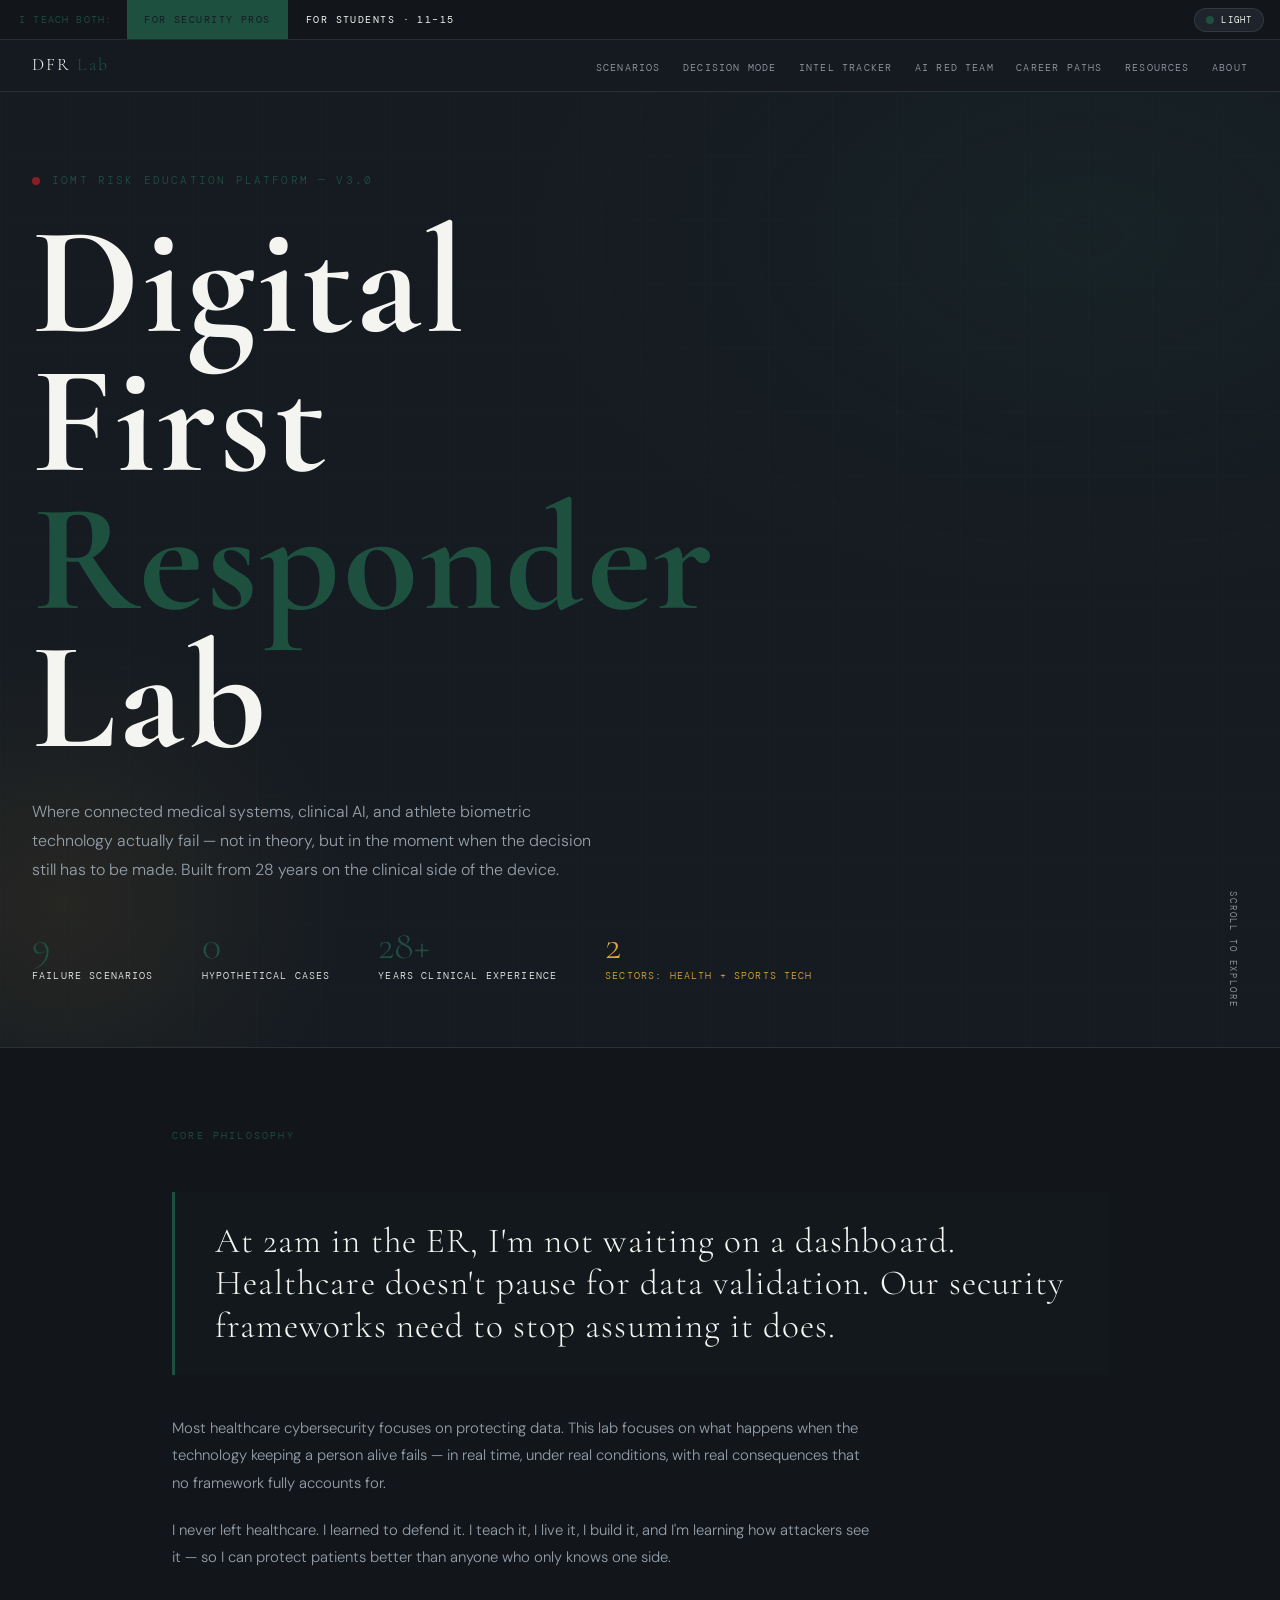
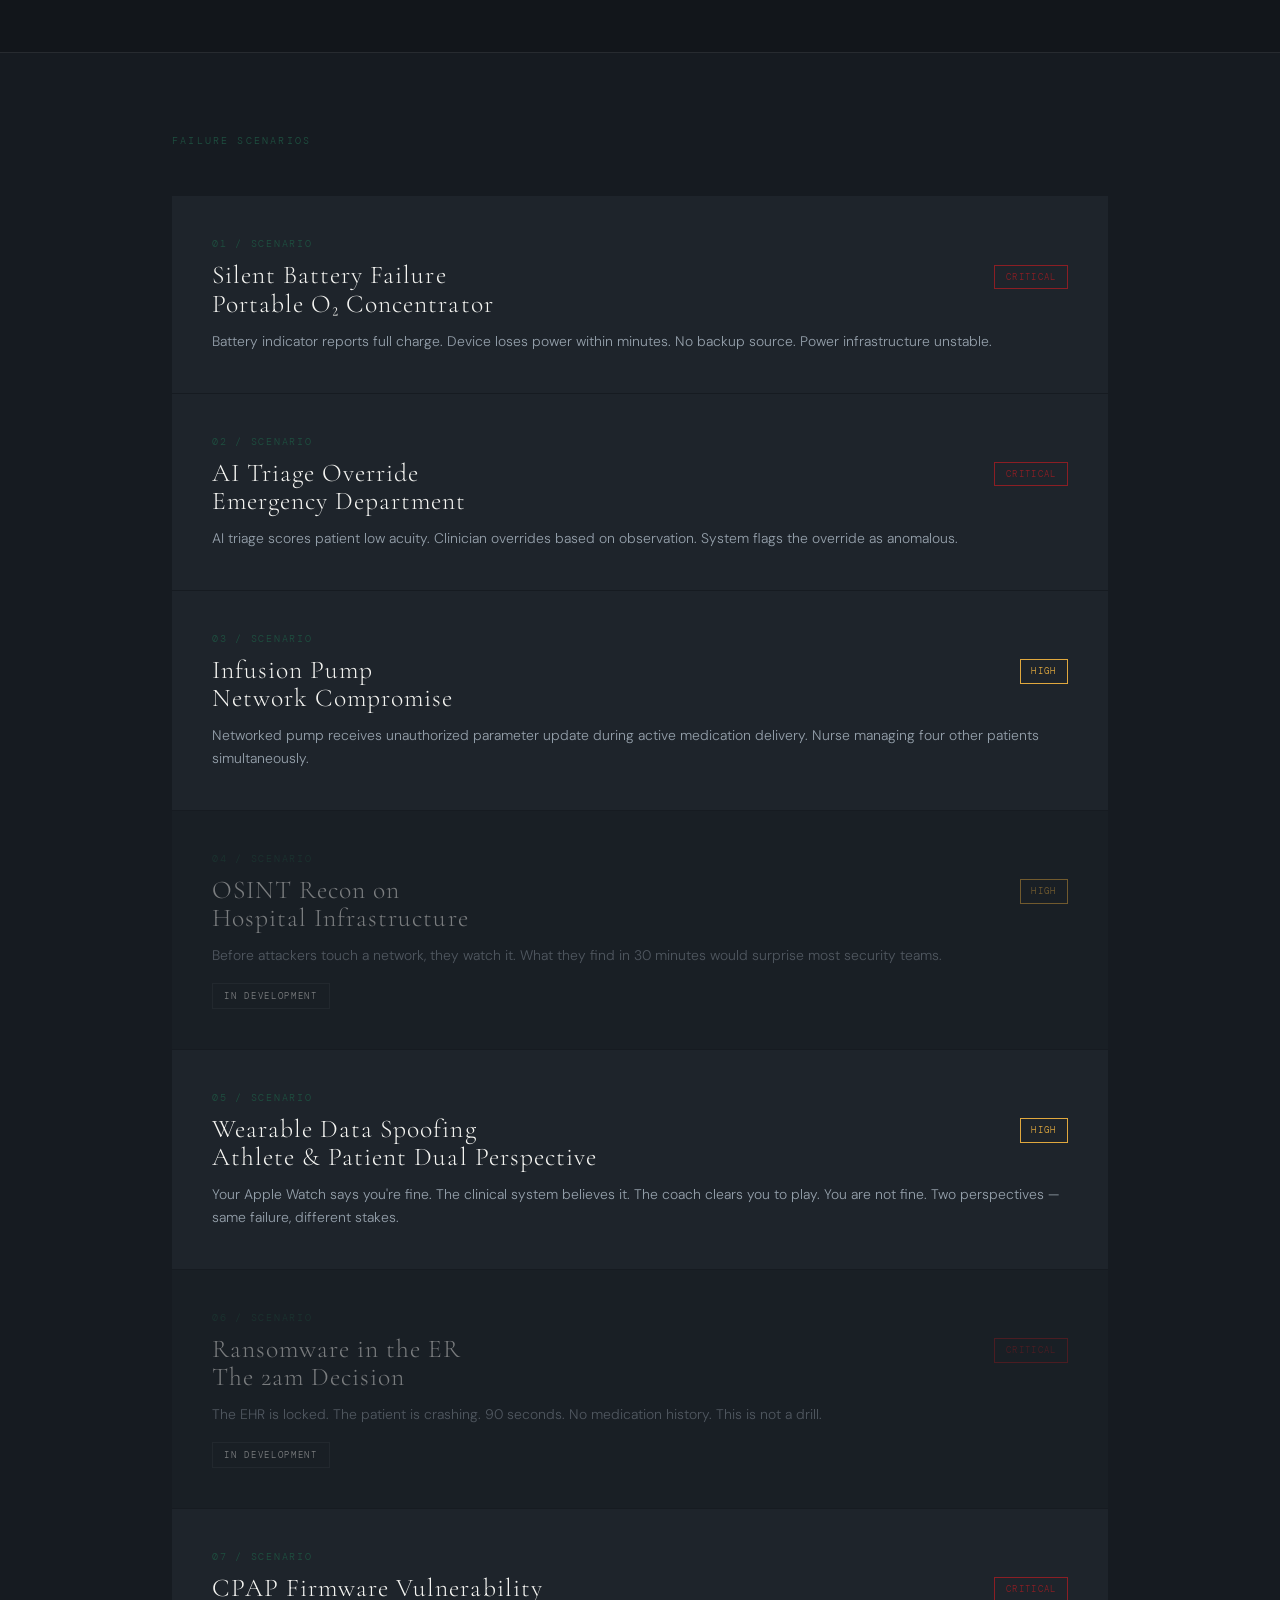
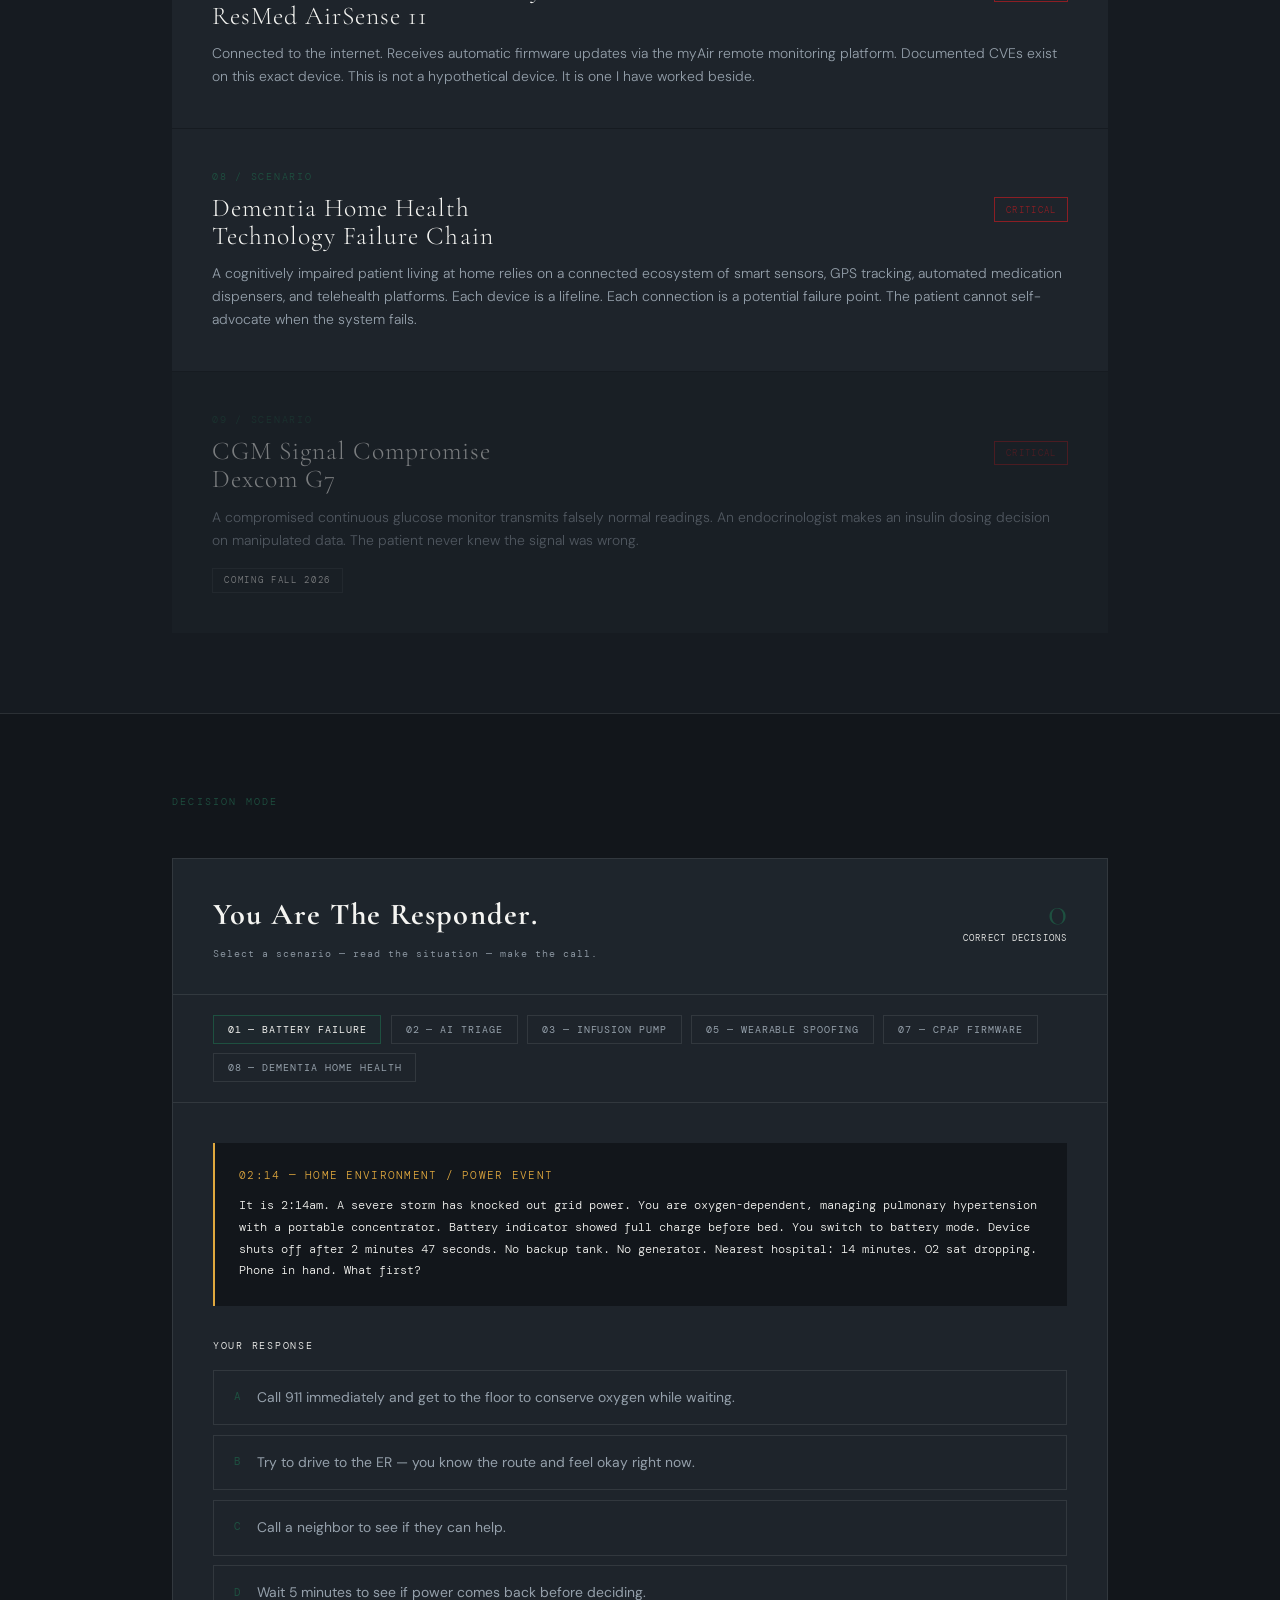
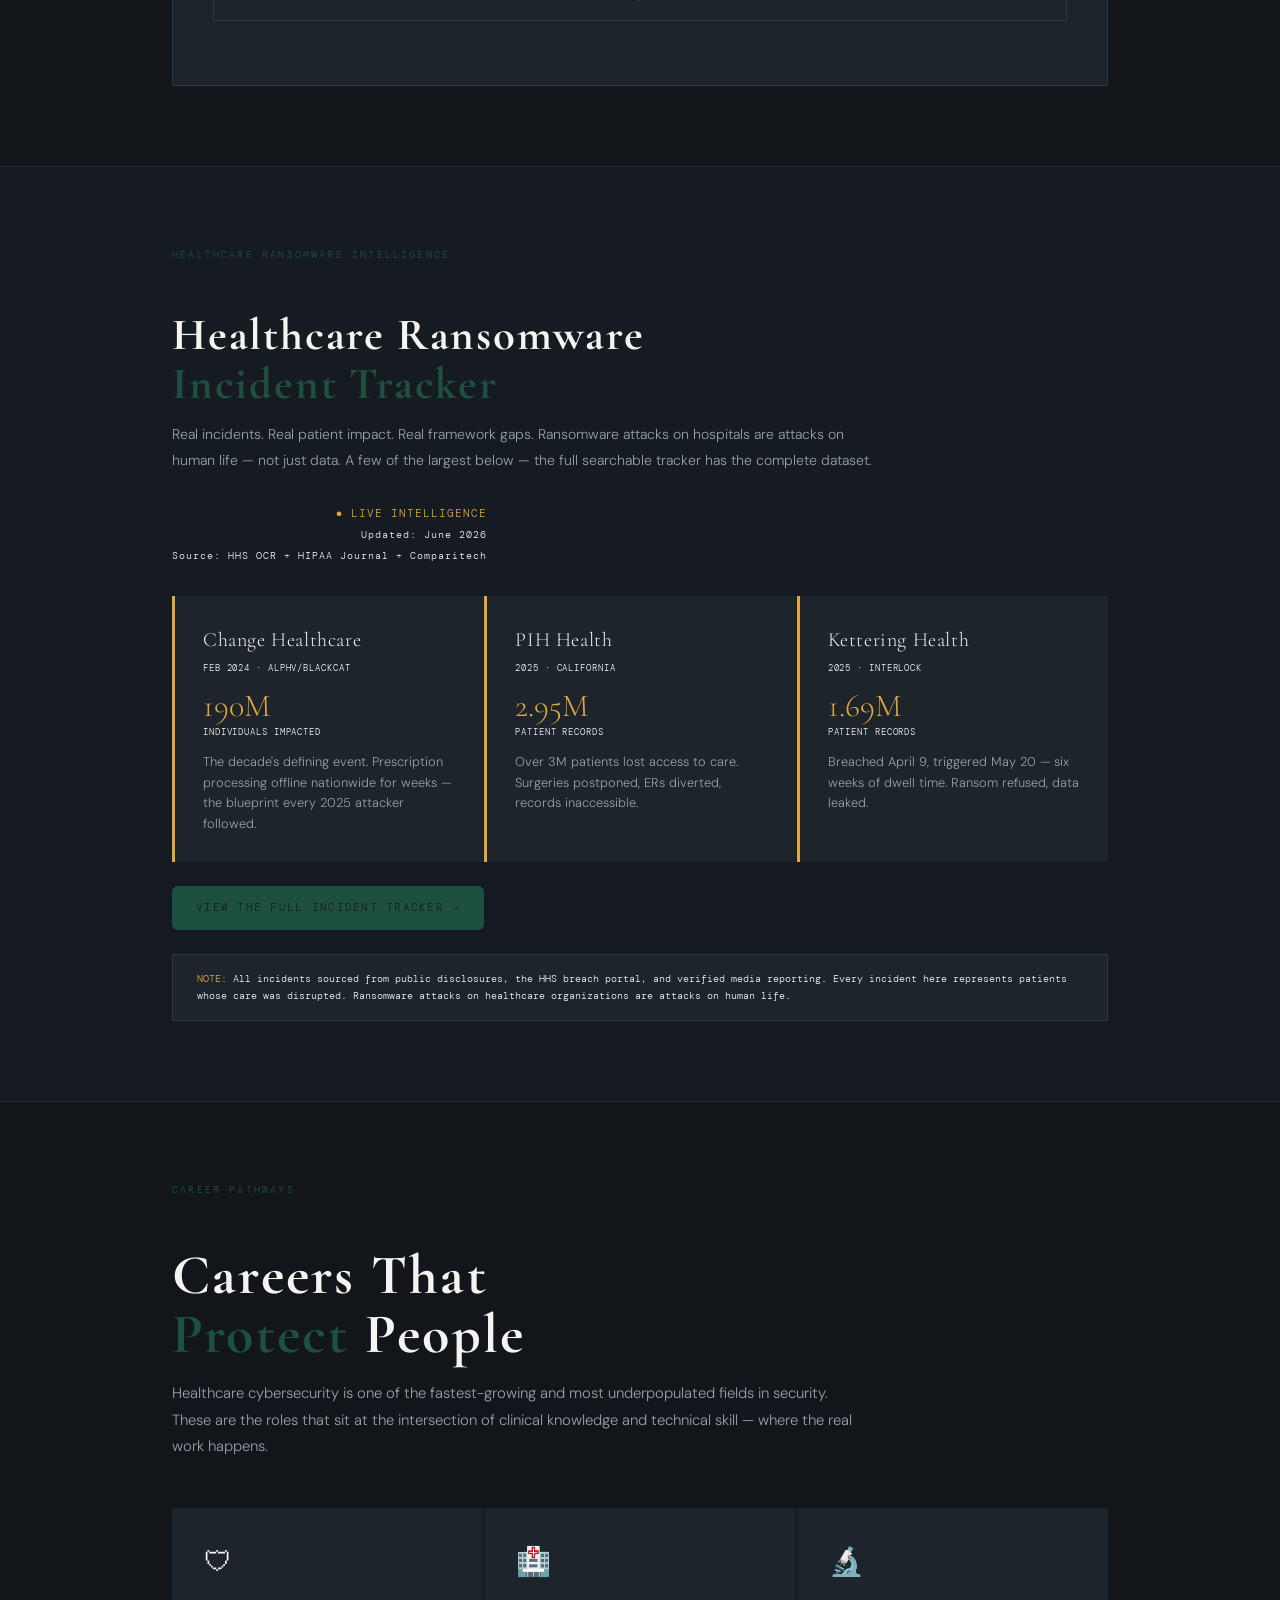
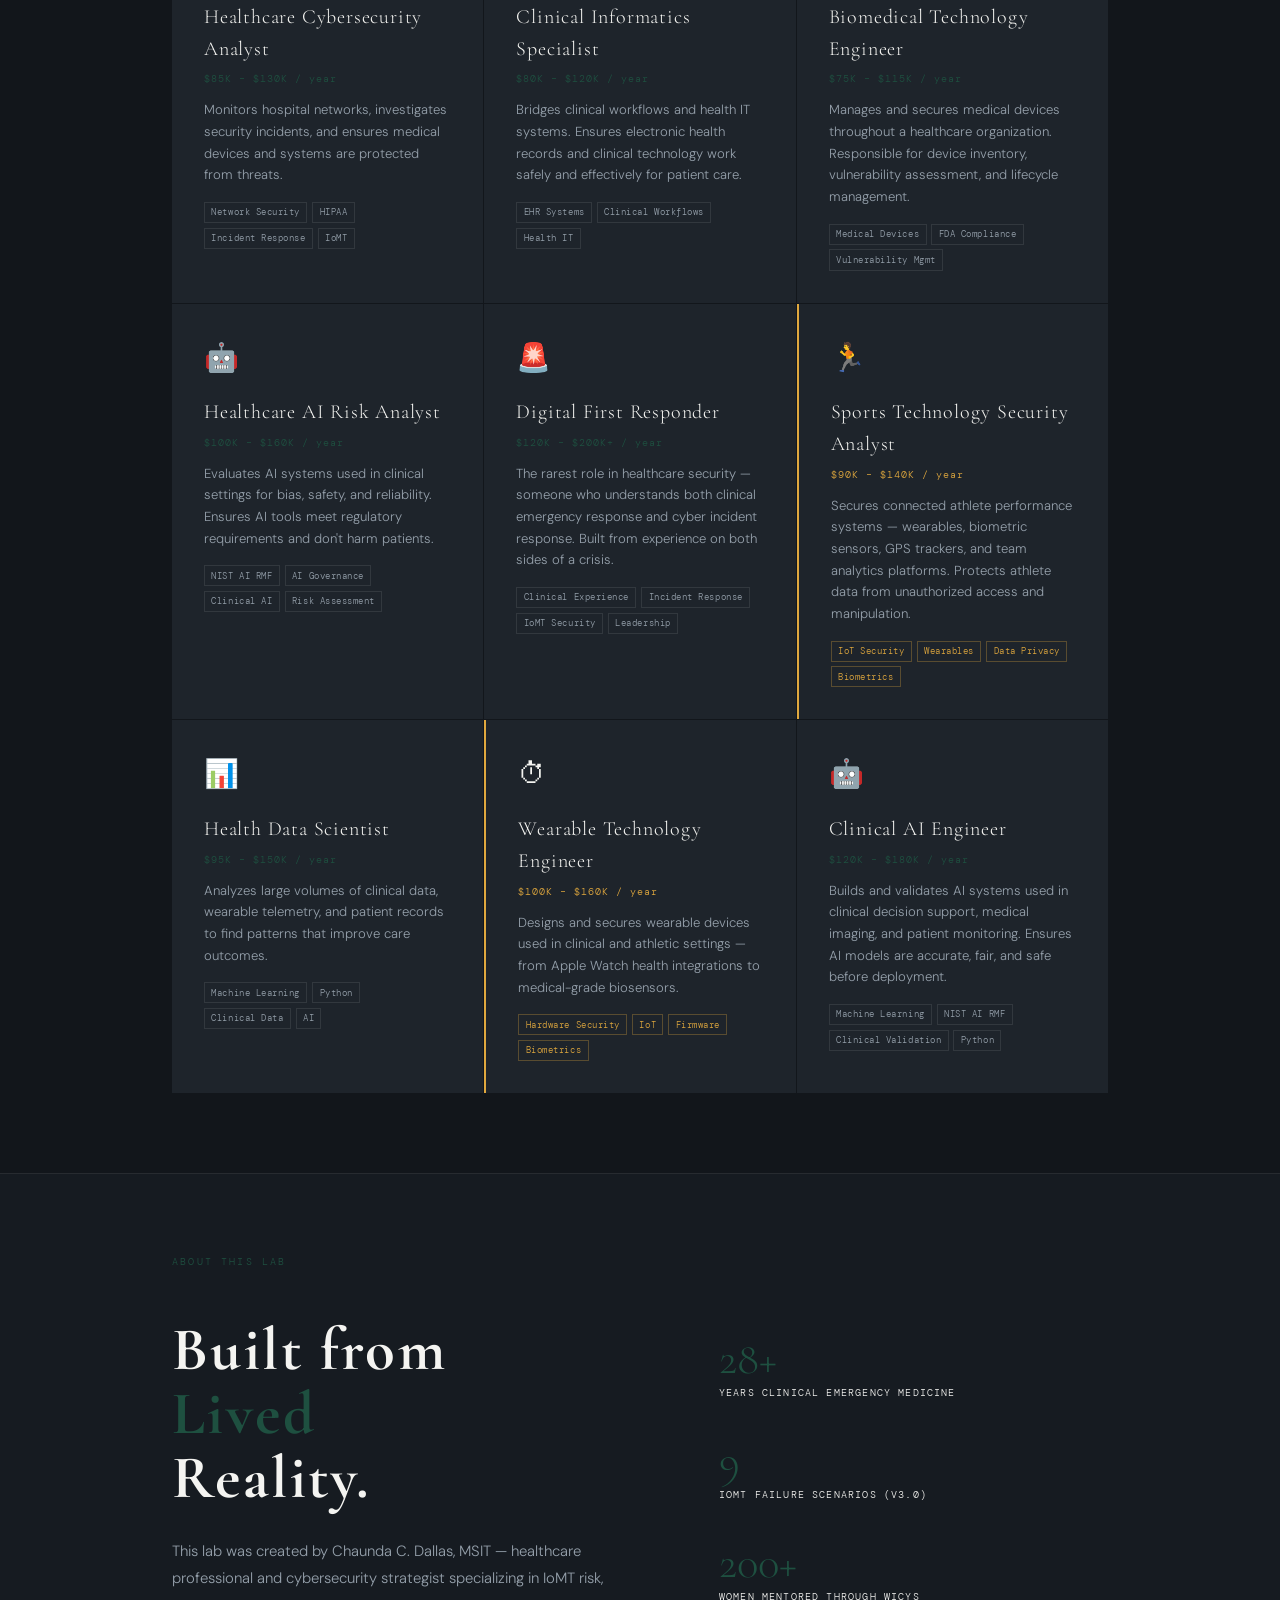
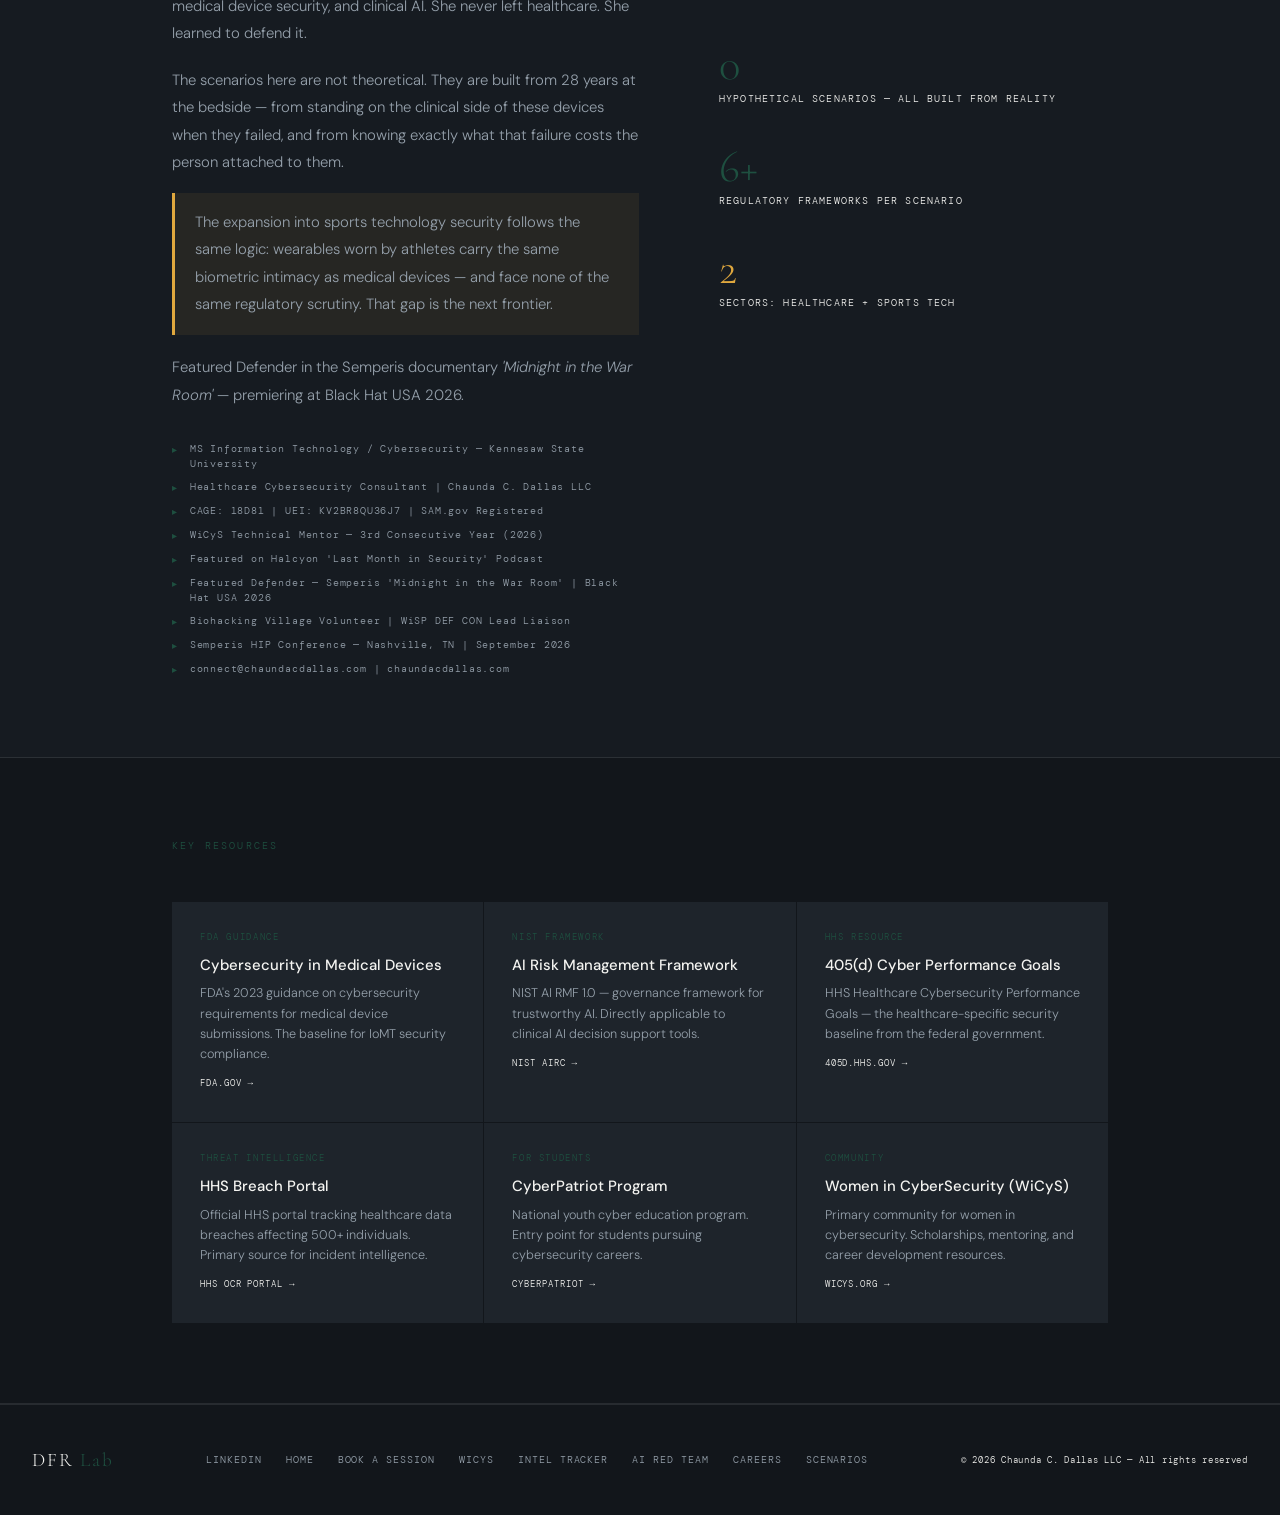
==== commit 39cd132e: "Rewrite lab framing to clinical authority Co-Authored-By: Claude Fable 5 <noreply@anthropic.com>" ====
--- a/index.html
+++ b/index.html
@@ -30,7 +30,7 @@
 
     nav{position:sticky;top:40px;z-index:100;background:color-mix(in srgb,var(--bg) 92%,transparent);backdrop-filter:blur(16px);border-bottom:1px solid var(--border);padding:0 2rem;display:flex;align-items:center;justify-content:space-between;height:52px;}
     .nav-brand{font-family:var(--display);font-size:1.1rem;letter-spacing:0.12em;}
-    .nav-brand span{color:var(--crimson);}
+    .nav-brand span{color:var(--green);}
     .nav-links{display:flex;gap:1.4rem;list-style:none;}
     .nav-links a{font-family:var(--mono);font-size:0.62rem;color:var(--dim);text-decoration:none;letter-spacing:0.12em;text-transform:uppercase;transition:color 0.2s;}
     .nav-links a:hover{color:var(--emerald);}
@@ -40,7 +40,7 @@
     body.student-mode .pro-only{display:none;}
 
     header{position:relative;min-height:100vh;display:flex;flex-direction:column;justify-content:flex-end;padding:5rem 2rem 4rem;overflow:hidden;border-bottom:1px solid var(--border);margin-top:40px;}
-    .hero-bg{position:absolute;inset:0;background:radial-gradient(ellipse 70% 60% at 85% 15%,color-mix(in srgb,var(--emerald) 14%,transparent) 0%,transparent 62%),radial-gradient(ellipse 40% 50% at 5% 85%,color-mix(in srgb,var(--crimson) 8%,transparent) 0%,transparent 55%),var(--bg);}
+    .hero-bg{position:absolute;inset:0;background:radial-gradient(ellipse 70% 60% at 85% 15%,color-mix(in srgb,var(--emerald) 14%,transparent) 0%,transparent 62%),radial-gradient(ellipse 40% 50% at 5% 85%,color-mix(in srgb,var(--amber) 8%,transparent) 0%,transparent 55%),var(--bg);}
     .hero-grid{position:absolute;inset:0;background-image:linear-gradient(color-mix(in srgb,var(--emerald) 6%,transparent) 1px,transparent 1px),linear-gradient(90deg,color-mix(in srgb,var(--emerald) 6%,transparent) 1px,transparent 1px);background-size:64px 64px;}
     .hero-content{position:relative;z-index:1;max-width:960px;}
     .eyebrow{font-family:var(--mono);font-size:0.68rem;letter-spacing:0.2em;color:var(--emerald);text-transform:uppercase;margin-bottom:1.5rem;display:flex;align-items:center;gap:0.75rem;}
@@ -136,8 +136,8 @@
     .scene-btn{font-family:var(--mono);font-size:0.6rem;letter-spacing:0.1em;text-transform:uppercase;padding:0.42rem 0.85rem;border:1px solid var(--border);background:transparent;color:var(--dim);cursor:pointer;transition:all 0.2s;}
     .scene-btn:hover,.scene-btn.active{border-color:var(--emerald);color:var(--text);background:color-mix(in srgb,var(--emerald) 8%,transparent);}
     .decision-body{padding:2.5rem;}
-    .situation{background:var(--bg-2);border-left:2px solid var(--crimson);padding:1.5rem;margin-bottom:2rem;font-family:var(--mono);font-size:0.78rem;color:var(--text);line-height:1.75;}
-    .situation .ts{color:var(--crimson);font-size:0.66rem;margin-bottom:0.6rem;letter-spacing:0.12em;display:block;}
+    .situation{background:var(--bg-2);border-left:2px solid var(--amber);padding:1.5rem;margin-bottom:2rem;font-family:var(--mono);font-size:0.78rem;color:var(--text);line-height:1.75;}
+    .situation .ts{color:var(--amber);font-size:0.66rem;margin-bottom:0.6rem;letter-spacing:0.12em;display:block;}
     .choices-lbl{font-family:var(--mono);font-size:0.6rem;letter-spacing:0.18em;color:var(--faint);text-transform:uppercase;margin-bottom:1rem;}
     .choice-list{display:flex;flex-direction:column;gap:0.6rem;margin-bottom:1.5rem;}
     .choice-btn{display:flex;align-items:flex-start;gap:1rem;padding:1rem 1.25rem;border:1px solid var(--border);background:transparent;color:var(--dim);cursor:pointer;text-align:left;font-family:var(--sans);font-size:0.87rem;line-height:1.55;transition:all 0.2s;width:100%;}
@@ -164,20 +164,20 @@
     #tracker{background:var(--bg);border-bottom:1px solid var(--border);}
     .tracker-hdr{display:flex;align-items:flex-start;justify-content:space-between;gap:2rem;margin-bottom:2rem;flex-wrap:wrap;}
     .tracker-hdr h2{font-family:var(--display);font-size:clamp(1.8rem,4vw,2.8rem);letter-spacing:0.04em;line-height:1.1;}
-    .tracker-hdr h2 span{color:var(--crimson);}
+    .tracker-hdr h2 span{color:var(--green);}
     .tracker-meta{font-family:var(--mono);font-size:0.63rem;color:var(--faint);letter-spacing:0.1em;text-align:right;}
-    .tracker-meta .live{color:var(--crimson);margin-bottom:0.3rem;font-size:0.68rem;}
+    .tracker-meta .live{color:var(--amber);margin-bottom:0.3rem;font-size:0.68rem;}
     .teaser-grid{display:grid;grid-template-columns:repeat(3,1fr);gap:1px;background:var(--line);border:1px solid var(--line);margin-bottom:1.5rem;}
-    .teaser-card{background:var(--surface);padding:1.75rem;border-left:3px solid var(--crimson);}
+    .teaser-card{background:var(--surface);padding:1.75rem;border-left:3px solid var(--amber);}
     .teaser-org{font-family:var(--display);font-size:1.25rem;letter-spacing:0.03em;margin-bottom:0.3rem;}
     .teaser-meta{font-family:var(--mono);font-size:0.56rem;letter-spacing:0.1em;text-transform:uppercase;color:var(--faint);margin-bottom:0.9rem;}
-    .teaser-num{font-family:var(--display);font-size:2rem;color:var(--crimson);line-height:1;}
+    .teaser-num{font-family:var(--display);font-size:2rem;color:var(--amber);line-height:1;}
     .teaser-num-lbl{font-family:var(--mono);font-size:0.56rem;letter-spacing:0.1em;text-transform:uppercase;color:var(--faint);margin-top:0.2rem;margin-bottom:0.8rem;}
     .teaser-desc{font-size:0.8rem;color:var(--dim);line-height:1.6;}
     .tracker-cta{display:inline-flex;align-items:center;gap:0.6rem;font-family:var(--mono);font-size:0.66rem;letter-spacing:0.12em;text-transform:uppercase;color:var(--bg);background:var(--emerald);text-decoration:none;padding:0.85rem 1.5rem;border-radius:6px;transition:opacity .2s;}
     .tracker-cta:hover{opacity:0.88;}
     .tracker-note{margin-top:1.5rem;padding:1rem 1.5rem;border:1px solid var(--border);background:var(--surface);font-family:var(--mono);font-size:0.63rem;color:var(--faint);line-height:1.65;}
-    .tracker-note span{color:var(--crimson);}
+    .tracker-note span{color:var(--amber);}
 
     #careers{background:var(--bg-2);border-bottom:1px solid var(--border);}
     .careers-intro{max-width:680px;margin-bottom:3rem;}
@@ -221,7 +221,7 @@
 
     footer{background:var(--bg-2);padding:2.5rem 2rem;display:flex;align-items:center;justify-content:space-between;flex-wrap:wrap;gap:1.5rem;border-top:1px solid var(--border);}
     .footer-brand{font-family:var(--display);font-size:1.2rem;letter-spacing:0.1em;}
-    .footer-brand span{color:var(--crimson);}
+    .footer-brand span{color:var(--green);}
     .footer-links{display:flex;gap:1.5rem;flex-wrap:wrap;}
     .footer-links a{font-family:var(--mono);font-size:0.6rem;color:var(--dim);text-decoration:none;letter-spacing:0.1em;text-transform:uppercase;transition:color 0.2s;}
     .footer-links a:hover{color:var(--emerald);}
@@ -264,7 +264,7 @@
     <div class="pro-only">
       <div class="eyebrow"><span class="pulse"></span> IoMT Risk Education Platform — v3.0</div>
       <h1>Digital<br>First<br><span class="accent">Responder</span><br>Lab</h1>
-      <p class="hero-desc">Where connected medical systems, clinical AI, and athlete biometric technology actually fail — not in theory, but in the moment when the decision still has to be made. Built from 28 years of clinical reality and lived device dependency.</p>
+      <p class="hero-desc">Where connected medical systems, clinical AI, and athlete biometric technology actually fail — not in theory, but in the moment when the decision still has to be made. Built from 28 years on the clinical side of the device.</p>
       <div class="hero-stats">
         <div><div class="stat-num">9</div><div class="stat-lbl">Failure Scenarios</div></div>
         <div><div class="stat-num">0</div><div class="stat-lbl">Hypothetical Cases</div></div>
@@ -326,7 +326,7 @@
         <p class="scenario-desc">Battery indicator reports full charge. Device loses power within minutes. No backup source. Power infrastructure unstable.</p>
         <p class="student-desc">A machine that helps someone breathe says its battery is full — but it's not. When the power goes out, the machine stops working after less than 3 minutes. What went wrong?</p>
         <div class="scenario-detail">
-          <div class="device-explainer"><h4>&#129753; About This Device</h4><p>A <strong>portable oxygen concentrator</strong> pulls oxygen from the air and delivers it through a tube to someone who needs help breathing. People with pulmonary hypertension (PAH) depend on these 24/7. The device this scenario is based on is real — it belongs to the person who built this lab.</p></div>
+          <div class="device-explainer"><h4>&#129753; About This Device</h4><p>A <strong>portable oxygen concentrator</strong> pulls oxygen from the air and delivers it through a tube to someone who needs help breathing. People with pulmonary hypertension (PAH) depend on these 24/7. This device is real, in service in homes right now, and outside nearly every hospital threat model that exists.</p></div>
           <div class="detail-grid">
             <div class="detail-block">
               <h4>What Went Wrong — Step by Step</h4>
@@ -442,10 +442,10 @@
       <div class="scenario-card" onclick="toggleScenario(this)">
         <div class="scenario-num">07 / SCENARIO</div>
         <div class="scenario-header"><div class="scenario-title">CPAP Firmware Vulnerability<br>ResMed AirSense 11</div><div class="sev critical">Critical</div></div>
-        <p class="scenario-desc">Connected to the internet. Receives automatic firmware updates via the myAir remote monitoring platform. Documented CVEs exist on this exact device. The patient depending on it is also the analyst who built this lab.</p>
+        <p class="scenario-desc">Connected to the internet. Receives automatic firmware updates via the myAir remote monitoring platform. Documented CVEs exist on this exact device. This is not a hypothetical device. It is one I have worked beside.</p>
         <p class="student-desc">A CPAP machine that helps someone breathe at night connects to the internet to send sleep data to doctors. But that same connection can also receive software updates — and if an attacker gets in, they could change how the device works while the patient is asleep.</p>
         <div class="scenario-detail">
-          <div class="device-explainer"><h4>&#128564; About This Device</h4><p>The <strong>ResMed AirSense 11 AutoSet</strong> is a CPAP machine that connects to ResMed's myAir cloud platform via cellular or WiFi. It transmits nightly sleep therapy data and can receive remote configuration changes from clinicians. It also receives automatic firmware updates. This scenario is built from the actual device used by the person who created this lab.</p></div>
+          <div class="device-explainer"><h4>&#128564; About This Device</h4><p>The <strong>ResMed AirSense 11 AutoSet</strong> is a CPAP machine that connects to ResMed's myAir cloud platform via cellular or WiFi. It transmits nightly sleep therapy data and can receive remote configuration changes from clinicians. It also receives automatic firmware updates. This scenario is built from a device in active home use — a class of endpoint that sits outside hospital IT inventory entirely.</p></div>
           <div class="detail-grid">
             <div class="detail-block">
               <h4>Failure Chain</h4>
@@ -457,7 +457,7 @@
             </div>
             <div class="detail-block">
               <div class="fw-box pro-only"><h4>Framework Gaps</h4><div class="fw-tags"><span class="fw-tag">FDA Cybersecurity Guidance 2023</span><span class="fw-tag">IEC 62443-4-2 CR 3.4</span><span class="fw-tag">NIST 800-53 SI-7</span><span class="fw-tag">NIST 800-53 SA-10</span><span class="fw-tag">HIPAA §164.312(a)(2)(iv)</span><span class="fw-tag">No Patient Consent Standard for Remote Updates</span><span class="fw-tag">Home Device Monitoring Gap</span></div></div>
-              <div class="s-box student-only"><div class="s-box-h">The Personal Connection</div><p>The person who built this lab uses a ResMed AirSense 11 every night. She also has pulmonary hypertension that makes breathing more difficult. This scenario isn't theoretical — it's personal. That's what makes healthcare cybersecurity different from any other security work.</p></div>
+              <div class="s-box student-only"><div class="s-box-h">Why This Scenario Exists</div><p>Home respiratory devices sit outside the hospital network, outside IT's asset inventory, and outside nearly every threat model in the industry — while the patients who depend on them are among the most physiologically fragile in the system. A compromise here is silent, unmonitored, and unattended. Almost no one is modeling this attack surface. That is exactly why it belongs in this lab.</p></div>
             </div>
           </div>
           <div class="what-should-exist"><h4>What Should Exist</h4><p class="pro-only">Mandatory patient notification and consent before any remote firmware update on a home medical device. Cryptographic code signing with independent verification before update acceptance. Anomaly detection on therapy parameter changes post-update. FDA-mandated Software Bill of Materials (SBOM) for all connected home medical devices. Patient-accessible audit log of all remote device interactions.</p><p class="student-only">Before any medical device gets a software update while a patient is using it, the patient should be notified and agree — just like how your phone asks before installing updates. The update should be verified as coming from the real manufacturer.</p></div>
@@ -621,7 +621,7 @@
       <div class="about-left">
         <h2>Built from<br><span>Lived</span><br>Reality.</h2>
         <p class="body-text">This lab was created by Chaunda C. Dallas, MSIT — healthcare professional and cybersecurity strategist specializing in IoMT risk, medical device security, and clinical AI. She never left healthcare. She learned to defend it.</p>
-        <p class="body-text">The scenarios here are not theoretical. They are built from the intersection of clinical expertise and daily device dependency — managing pulmonary hypertension on a portable oxygen concentrator, with a CPAP connected to the internet, and no insurance safety net.</p>
+        <p class="body-text">The scenarios here are not theoretical. They are built from 28 years at the bedside — from standing on the clinical side of these devices when they failed, and from knowing exactly what that failure costs the person attached to them.</p>
         <p class="body-text pro-only" style="margin-top:1rem;padding:1rem 1.25rem;border-left:3px solid var(--brass);background:color-mix(in srgb,var(--brass) 8%,transparent);">The expansion into sports technology security follows the same logic: wearables worn by athletes carry the same biometric intimacy as medical devices — and face none of the same regulatory scrutiny. That gap is the next frontier.</p>
         <p class="body-text pro-only">Featured Defender in the Semperis documentary <em>'Midnight in the War Room'</em> — premiering at Black Hat USA 2026.</p>
         <p class="body-text student-only">Ms. Chaunda is a healthcare cybersecurity consultant who mentors 200+ women in cybersecurity through WiCyS, and will be featured in a documentary about hospital ransomware attacks at Black Hat USA 2026.</p>
@@ -688,7 +688,7 @@
   {pro_situation:`<span class="ts">01:47 — EMERGENCY DEPARTMENT / HIGH VOLUME SHIFT</span>58-year-old male. Chief complaint: feeling off. AI triage scores: LOW ACUITY. Assigned wait: 2.5 hours.\n\nYou observe: ashen color, irregular breathing, diaphoretic. No input fields exist for these observations. Waiting room at 140% capacity.\n\nWhat do you do?`,student_situation:`<span class="ts">1:47am — EMERGENCY ROOM, BUSY NIGHT</span>A 58-year-old man comes to the emergency room saying he feels off. The hospital's AI computer program says he's not very sick and should wait 2.5 hours.\n\nBut the nurse notices: his face looks pale and gray, he's sweating, and his breathing seems off. None of these things can be typed into the computer.\n\nThe waiting room is packed. What should the nurse do?`,choices:[{text:"Trust the AI score — it has been 94% accurate this quarter.",correct:false},{text:"Override the AI score, escalate immediately, and document the clinical reasoning.",correct:true},{text:"Ask the patient more questions and reassess in 20 minutes.",correct:false},{text:"Let the charge nurse decide — you're not certain enough.",correct:false}],correct_pro:"Correct. Clinical observation supersedes algorithmic scoring in high-acuity presentations. Ashen color, diaphoresis, and irregular breathing are not structured data fields. Document everything. Your override is your protection.",correct_student:"Excellent instinct! 94% accurate means 6 out of every 100 patients could be scored wrong. A trained nurse's eyes can see things no computer can measure. When what you observe contradicts the score, trust the observation — and document why.",wrong_pro:"94% accuracy means 6 in 100 scored wrong. Three simultaneous nonverbal critical indicators present. When observation contradicts the score, the score is wrong.",wrong_student:"Even if a computer is right most of the time, a 94% accuracy rate means it gets it wrong for 6 out of every 100 patients. A trained nurse's observation of multiple warning signs at the same time is extremely valuable information.",clinical:"CLINICAL NOTE: Clinical AI in high-acuity environments requires mandatory human override capability with expert-judgment logging — not error flagging. Treating experienced clinical observation as a model deviation is a design failure.",student_tip:"THINK DEEPER: What information can an experienced nurse observe that a computer program can't measure? Why is human judgment still essential even when we have powerful AI tools?"},
   {pro_situation:`<span class="ts">03:22 — SOC / ONCOLOGY FLOOR ALERT</span>SOC receives anomaly alert: networked infusion pump on oncology floor received two parameter updates in 40 minutes — neither from the nursing station.\n\nPump actively delivering chemotherapy. On-call nurse has 5 patients. No isolation protocol exists.\n\nFirst action?`,student_situation:`<span class="ts">3:22am — SECURITY ALERT IN THE HOSPITAL</span>The hospital's security team gets an alert: a machine giving a cancer patient chemotherapy just had its settings changed twice in 40 minutes — but no nurse changed it.\n\nThe nurse is also managing 4 other patients and doesn't know this happened yet. The medicine is still being delivered.\n\nYou're the security analyst on duty. What do you do FIRST?`,choices:[{text:"Begin investigating the network to trace where the unauthorized changes came from.",correct:false},{text:"Alert the nurse immediately with the pump ID and flag it as potentially compromised.",correct:true},{text:"Remotely disconnect the pump from the network to stop further changes.",correct:false},{text:"Escalate to your manager and wait for authorization to act.",correct:false}],correct_pro:"Correct sequence. Patient safety precedes forensic preservation in active clinical incidents. Get the pump ID to the nurse in under 60 seconds. Forensics comes after the patient is safe.",correct_student:"Perfect priority! In a situation where someone might be receiving wrong medication RIGHT NOW, the most important thing is getting that information to the medical team immediately. Investigation can happen after the patient is safe.",wrong_pro:"Forensic investigation and remote isolation are secondary when a patient is actively receiving a potentially compromised drug delivery. Clinical harm is real-time. First call is always to the bedside.",wrong_student:"Think about the timing here. While you're investigating or waiting for approval, the patient might be receiving the wrong amount of medicine. Getting information to medical staff immediately is always the first priority.",clinical:"CLINICAL NOTE: IoMT incident response requires clinical-first protocols. Most SOC playbooks are built for IT environments and don't account for active patient harm. Security and clinical teams need joint tabletop exercises before the incident.",student_tip:"THINK DEEPER: This is why healthcare cybersecurity is different from regular IT security. In most cyberattacks, the damage is to data or systems. In healthcare, the damage can be to a living person. How does that change how security teams should think?"},
   {pro_situation:`<span class="ts">14:32 — SPORTS MEDICINE CLINIC / PRE-GAME CLEARANCE</span>You are the team physician for a Division I basketball program. Your athlete health management system uses Apple Watch biometric data for automated clearance decisions.\n\nYour dashboard shows: HRV normal, SpO2 98%, resting HR 58bpm. System has auto-cleared the athlete for tonight's game.\n\nBut when the athlete comes in for his pre-game check, you notice he looks fatigued, slightly pale, and his eyes seem off. He says he feels a little tired but fine.\n\nYou have 90 minutes before tipoff. The coach is calling. What do you do?`,student_situation:`<span class="ts">2:32pm — BEFORE THE BIG GAME</span>You're the team doctor for a college basketball team. An app on the player's smartwatch says he's perfectly healthy and the computer automatically cleared him to play tonight.\n\nBut when you see him in person, something doesn't look right. He looks tired and a little pale. He says he feels fine.\n\nThe coach wants him to play. The computer says he's cleared. But your gut says something is off. What do you do?`,choices:[{text:"Trust the wearable data — the system has been reliable all season and the athlete says he feels fine.",correct:false},{text:"Override the automated clearance, conduct a manual clinical assessment, and hold him until you're satisfied.",correct:true},{text:"Ask the athletic trainer to do a quick check and report back to you.",correct:false},{text:"Clear him but tell the coach to monitor his performance in the first quarter.",correct:false}],correct_pro:"Correct. Automated clearance based on wearable data is a support tool, not a clinical decision. Visual clinical assessment showing fatigue, pallor, and affect change overrides any dashboard. The wearable data may also be compromised — spoofed data showing false normal values is an active threat vector. Your eyes and clinical training are the last line of defense.",correct_student:"Exactly right. Technology supports decisions — it doesn't replace them. When what you see with your own eyes contradicts what a computer is telling you, trust your eyes. A doctor's clinical observation is more reliable than any app. The wearable data might even be wrong or manipulated.",wrong_pro:"A dashboard showing normal values does not rule out clinical deterioration — especially when physical observation contradicts the data. Wearable data can be spoofed, delayed, or simply inaccurate. The cost of being wrong here is a cardiac event during high-intensity competition.",wrong_student:"Think about what could go wrong. If the computer data is incorrect — either because of a glitch or because someone manipulated it — and the athlete plays while something is medically wrong, the consequences could be very serious.",clinical:"CLINICAL NOTE: Consumer wearable data is increasingly used for clinical clearance decisions in sports medicine without regulatory standards for data integrity verification. The gap between consumer wellness device and clinical medical device is where this failure lives.",student_tip:"THINK DEEPER: Should a computer ever have the authority to automatically clear an athlete to compete — without a human doctor making the final decision? What should the rules be for when technology can make decisions on its own?"},
-  {pro_situation:`<span class="ts">23:07 — HOME / NOTIFICATION ON PHONE</span>You manage pulmonary hypertension and depend on your ResMed AirSense 11 CPAP nightly. You also work in healthcare cybersecurity.\n\nYour phone shows a myAir notification: Firmware update available for your AirSense 11. Update recommended for optimal therapy. Tap to install.\n\nIt is 11:07pm. You have no additional context. The update request looks legitimate. You are about to go to sleep.\n\nWhat do you do?`,student_situation:`<span class="ts">11:07pm — NOTIFICATION ON YOUR PHONE</span>Someone depends on a CPAP machine to breathe properly while they sleep. They have a serious lung condition.\n\nJust before bed, their phone gets a notification: Firmware update available for your CPAP. Tap to install.\n\nIt looks like it's from the real company. But it's late at night and they don't know if this update is safe.\n\nWhat should they do?`,choices:[{text:"Install the update immediately — it says it's recommended for optimal therapy.",correct:false},{text:"Do not install tonight. Go to myAir web portal directly, verify the update is legitimate, check community forums for reports, and contact ResMed support before accepting.",correct:true},{text:"Ignore the notification entirely and use the device as normal.",correct:false},{text:"Install it and monitor how the device feels over the next few nights.",correct:false}],correct_pro:"Correct operational security decision. Never accept a firmware update on a life-critical home medical device from a push notification alone. Verify through the manufacturer's official web portal — not the app that received the notification. If you cannot verify, do not install. Your therapy tonight is more important than an unverified update.",correct_student:"Smart decision. Just like you shouldn't click on links in suspicious emails, you shouldn't automatically accept software updates on medical devices just because a notification says to. Always go directly to the company's official website to verify the update is real before installing anything on a device that affects your health.",wrong_pro:"Push notifications for medical device firmware updates are an active attack vector. A legitimate manufacturer update and a malicious spoofed update can look identical in a notification. The only verification that matters is through the official portal — not through the notification itself.",wrong_student:"Accepting an update just because it looks real can be dangerous. Attackers are very good at making fake notifications look exactly like real ones. For a device that someone depends on to breathe while they sleep, it's always worth taking a few minutes to verify the update is real.",clinical:"CLINICAL NOTE: ResMed's myAir platform and connected device ecosystem have been subject to documented vulnerability research. The AirSense 11 receives firmware updates remotely — a necessary feature that also creates an attack surface with no patient-facing security standard.",student_tip:"THINK DEEPER: Medical devices that can be updated remotely are more convenient — but also more vulnerable. How do you balance the benefits of remote updates with the risks? Who should be responsible for making sure medical device updates are safe?"},
+  {pro_situation:`<span class="ts">23:07 — HOME / NOTIFICATION ON PHONE</span>You are managing pulmonary hypertension and depend on a ResMed AirSense 11 CPAP nightly.\n\nYour phone shows a myAir notification: Firmware update available for your AirSense 11. Update recommended for optimal therapy. Tap to install.\n\nIt is 11:07pm. You have no additional context. The update request looks legitimate. You are about to go to sleep.\n\nWhat do you do?`,student_situation:`<span class="ts">11:07pm — NOTIFICATION ON YOUR PHONE</span>Someone depends on a CPAP machine to breathe properly while they sleep. They have a serious lung condition.\n\nJust before bed, their phone gets a notification: Firmware update available for your CPAP. Tap to install.\n\nIt looks like it's from the real company. But it's late at night and they don't know if this update is safe.\n\nWhat should they do?`,choices:[{text:"Install the update immediately — it says it's recommended for optimal therapy.",correct:false},{text:"Do not install tonight. Go to myAir web portal directly, verify the update is legitimate, check community forums for reports, and contact ResMed support before accepting.",correct:true},{text:"Ignore the notification entirely and use the device as normal.",correct:false},{text:"Install it and monitor how the device feels over the next few nights.",correct:false}],correct_pro:"Correct operational security decision. Never accept a firmware update on a life-critical home medical device from a push notification alone. Verify through the manufacturer's official web portal — not the app that received the notification. If you cannot verify, do not install. Your therapy tonight is more important than an unverified update.",correct_student:"Smart decision. Just like you shouldn't click on links in suspicious emails, you shouldn't automatically accept software updates on medical devices just because a notification says to. Always go directly to the company's official website to verify the update is real before installing anything on a device that affects your health.",wrong_pro:"Push notifications for medical device firmware updates are an active attack vector. A legitimate manufacturer update and a malicious spoofed update can look identical in a notification. The only verification that matters is through the official portal — not through the notification itself.",wrong_student:"Accepting an update just because it looks real can be dangerous. Attackers are very good at making fake notifications look exactly like real ones. For a device that someone depends on to breathe while they sleep, it's always worth taking a few minutes to verify the update is real.",clinical:"CLINICAL NOTE: ResMed's myAir platform and connected device ecosystem have been subject to documented vulnerability research. The AirSense 11 receives firmware updates remotely — a necessary feature that also creates an attack surface with no patient-facing security standard.",student_tip:"THINK DEEPER: Medical devices that can be updated remotely are more convenient — but also more vulnerable. How do you balance the benefits of remote updates with the risks? Who should be responsible for making sure medical device updates are safe?"},
   {pro_situation:`<span class="ts">09:15 — REMOTE CAREGIVER / FAMILY MEMBER</span>Your family member lives alone and has moderate dementia. You are 500 miles away. Their care relies on: smart home motion sensors, automated medication dispenser, GPS tracker, and a telehealth tablet.\n\nYour monitoring dashboard shows all green. Motion normal. Medication dispensed. GPS shows home location.\n\nYour family member's neighbor calls you. She hasn't seen them leave the house in 2 days, which is unusual. She knocked — no answer, but she could hear the TV.\n\nWhat do you do?`,student_situation:`<span class="ts">9:15am — FAR FROM HOME</span>Someone's grandparent lives alone and has dementia — a condition that affects memory. They use smart home sensors, a GPS tracker, and an automatic pill dispenser to stay safe at home.\n\nThe family member checking the app sees everything looks normal — green lights across the board. But a neighbor just called and said something seems off.\n\nThe technology says fine. A real person says something might be wrong. What should happen next?`,choices:[{text:"The dashboard shows all green — everything is fine. The neighbor is probably overreacting.",correct:false},{text:"Trust the neighbor's observation. Call your family member directly, then ask the neighbor to do a welfare check, and contact local emergency services if no response.",correct:true},{text:"Wait a few hours and see if the dashboard shows any changes before acting.",correct:false},{text:"Log into the telehealth platform and try to initiate a video call.",correct:false}],correct_pro:"Correct. A human observation from a trusted source overrides dashboard data in any situation involving a vulnerable patient who cannot self-advocate. Smart home monitoring data can be delayed, inaccurate, or compromised. The 2-day behavioral change reported by the neighbor is a clinical red flag that no dashboard reading can dismiss.",correct_student:"Exactly right. When a real person who knows your family member says something seems wrong, that observation matters more than any app or dashboard. Technology can be wrong, delayed, or even hacked. A neighbor's real-world observation is valuable data that no sensor can replace.",wrong_pro:"Dashboard data showing green is not confirmation of patient safety — it is confirmation that the sensors are reporting normal values. Those values may be delayed, inaccurate, or actively falsified. A neighbor's behavioral observation is a higher-reliability signal than any remote monitoring system.",wrong_student:"What if the sensors aren't working correctly? A dashboard saying all clear is only as reliable as the devices sending the data. When a real person in the real world says something seems off, that's the most reliable information you have. Act on it.",clinical:"CLINICAL NOTE: No current regulatory framework addresses the security requirements for connected home care ecosystems serving cognitively impaired patients. The WHO's 2025 digital dementia care report identifies connected home monitoring as transformative but contains no cybersecurity guidance. This is the gap.",student_tip:"THINK DEEPER: As more elderly people with dementia live at home with the help of technology, what responsibilities do technology companies have to make sure those devices are safe and secure? This is one of the biggest unsolved problems in healthcare technology today."}
 ];
 let current=0,answered=false,score=0;
@@ -700,4 +700,4 @@
 (function(){var root=document.documentElement,btn=document.getElementById('themeBtn'),lbl=document.getElementById('themeLbl');function set(t){root.setAttribute('data-theme',t);lbl.textContent=(t==='dark'?'Light':'Dark');}set('dark');btn.addEventListener('click',function(){set(root.getAttribute('data-theme')==='dark'?'light':'dark');});})();
 </script>
 </body>
-</html>
+</html>
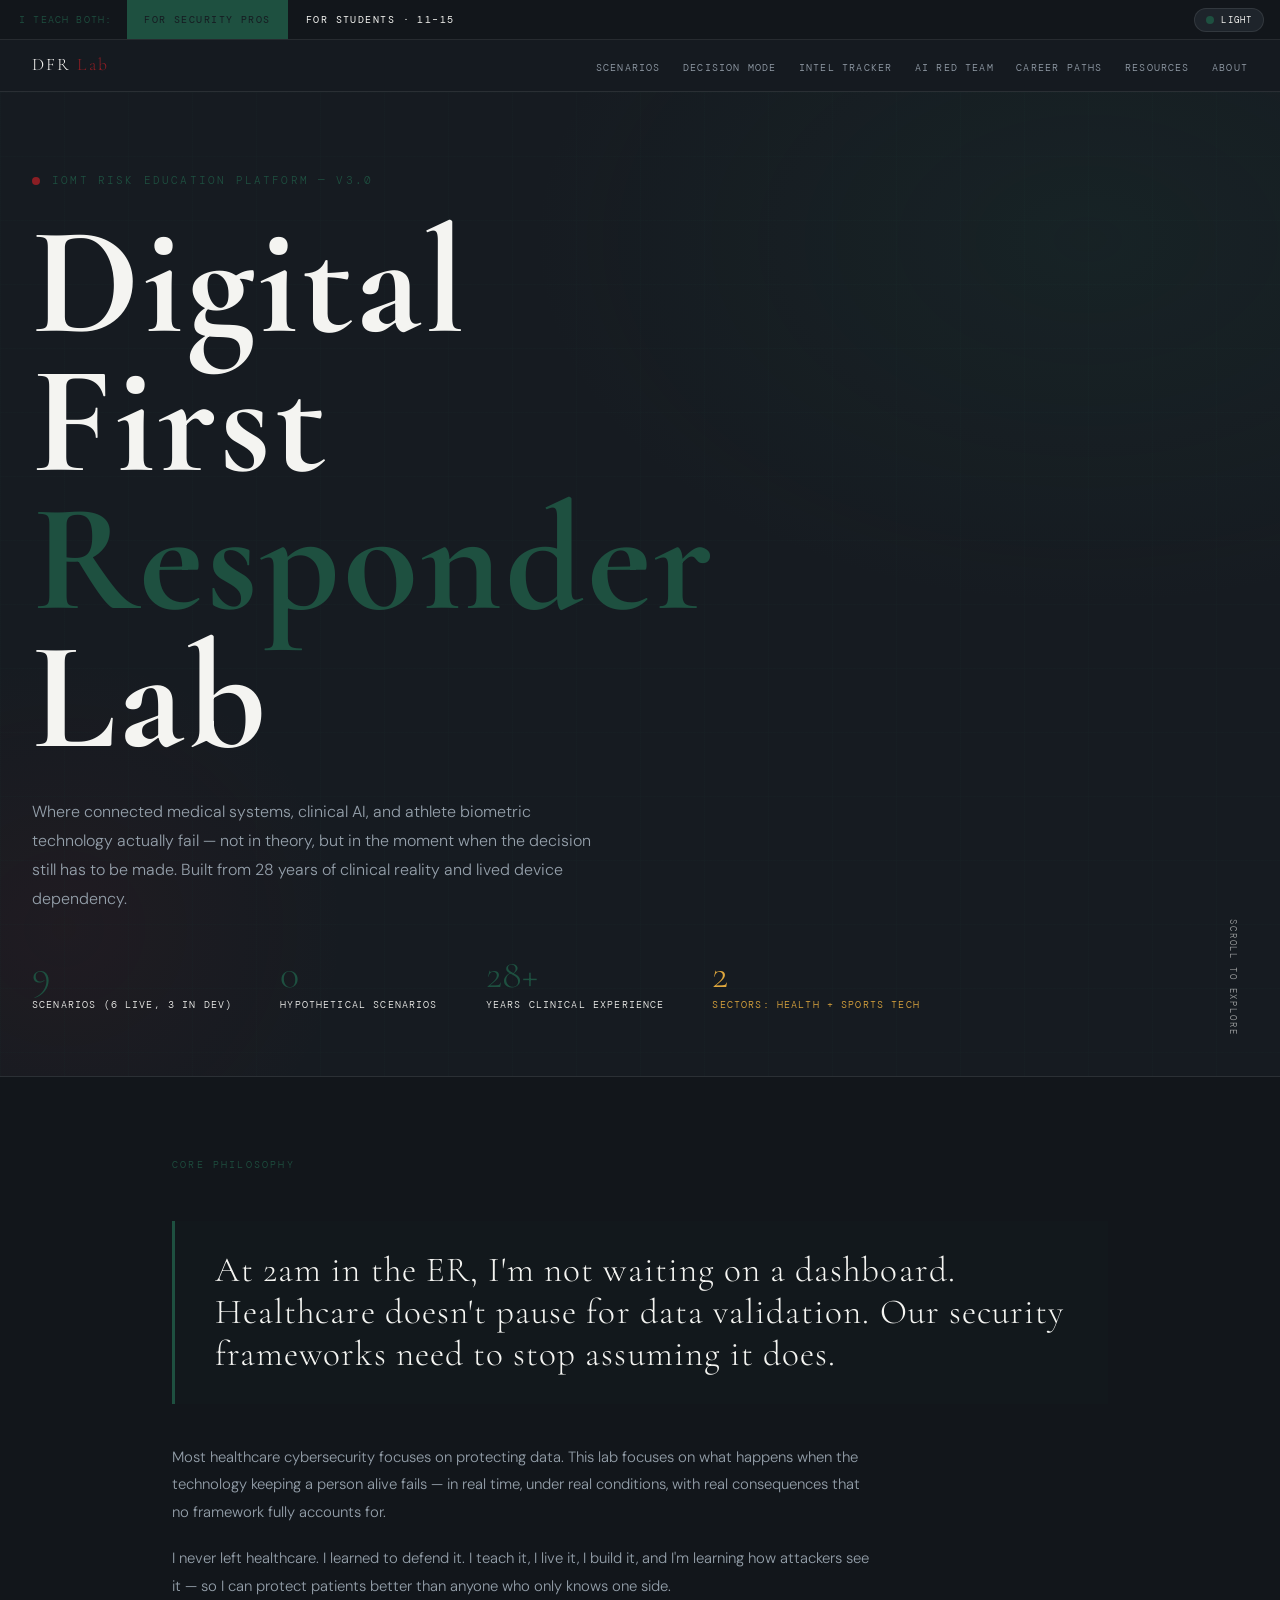
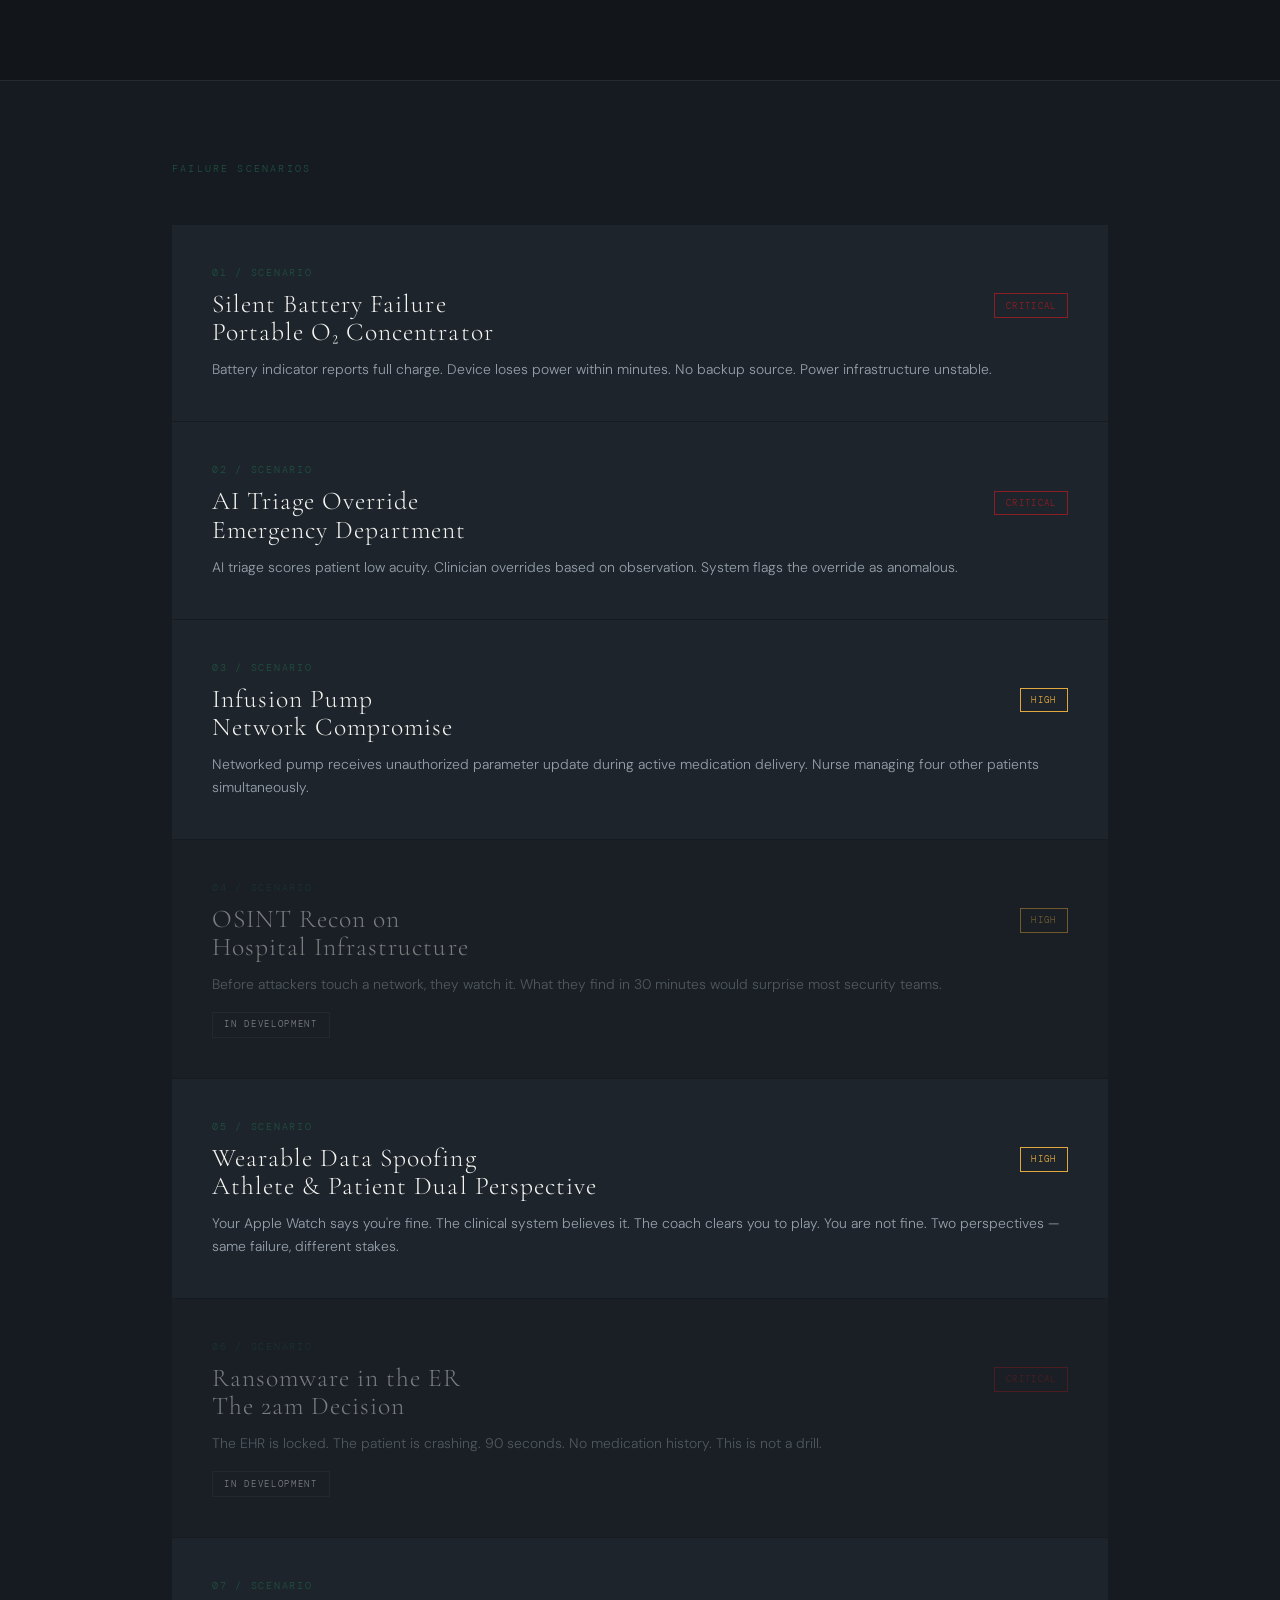
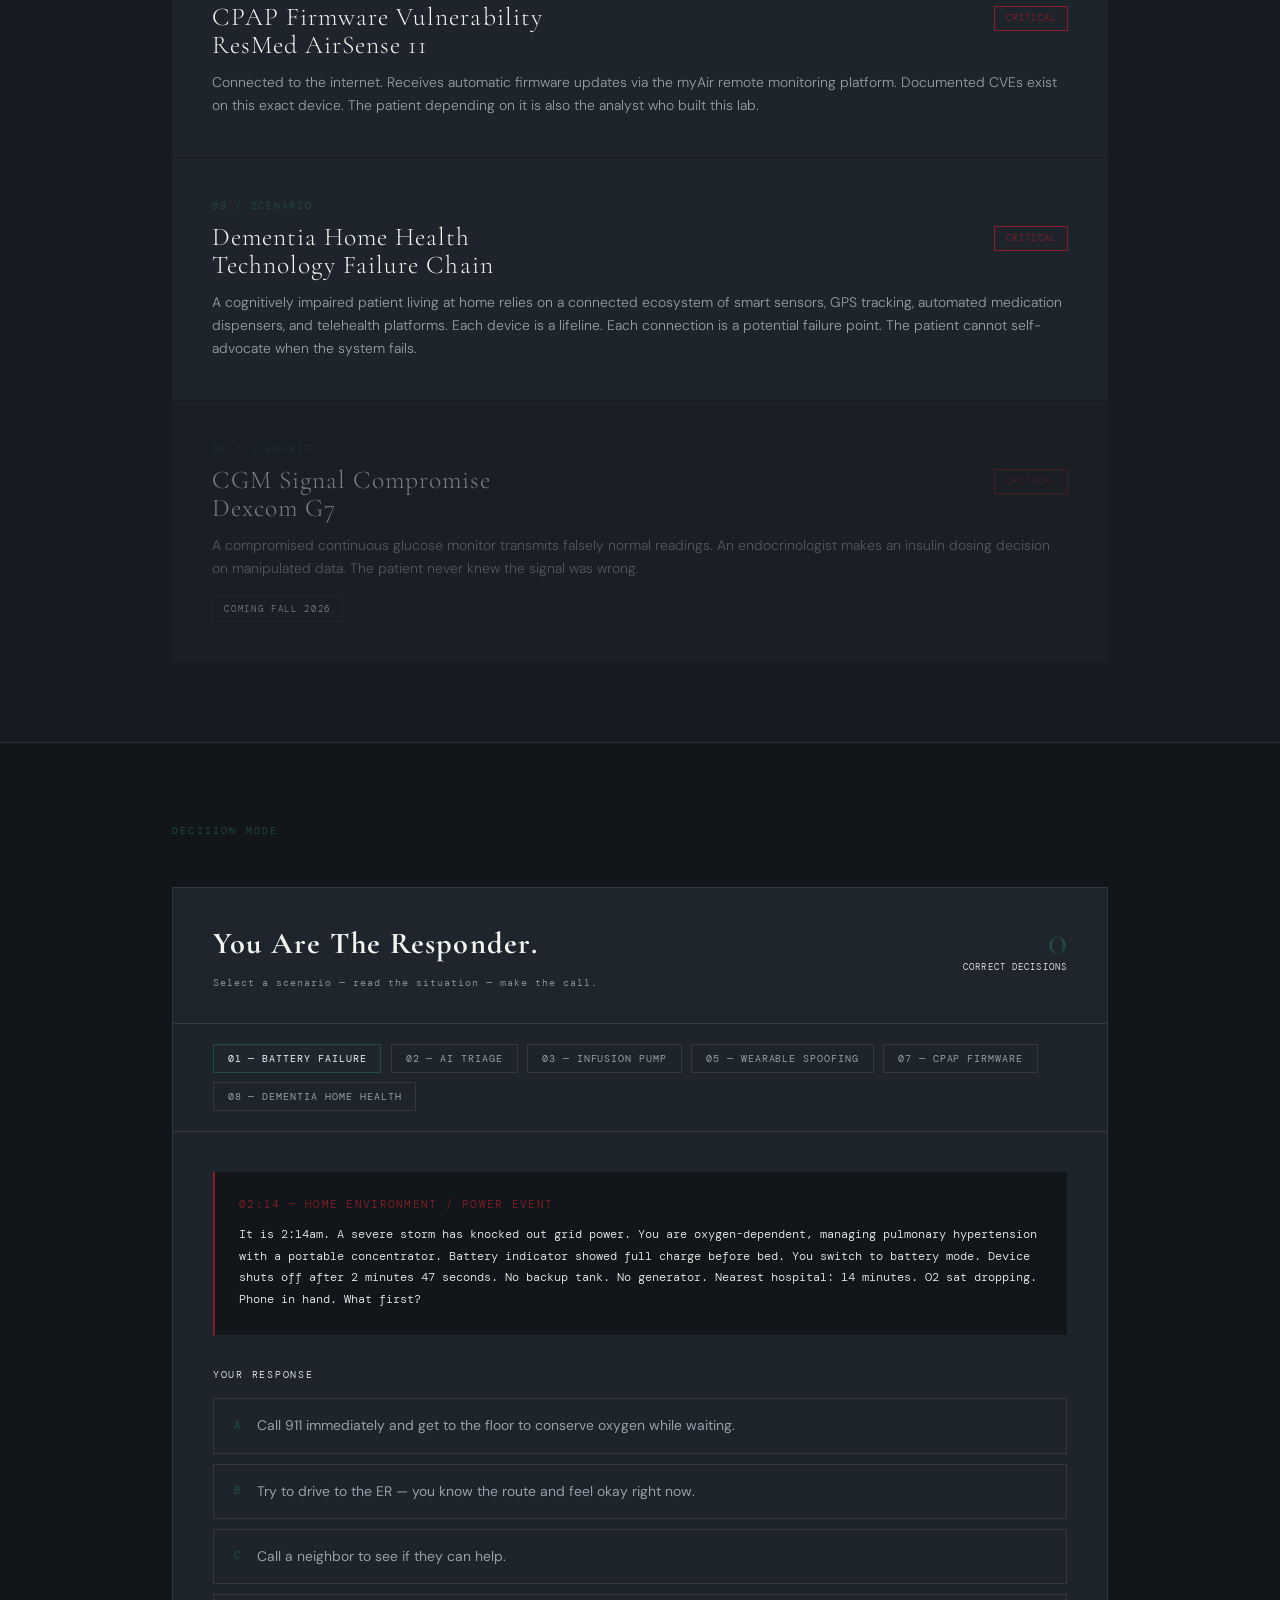
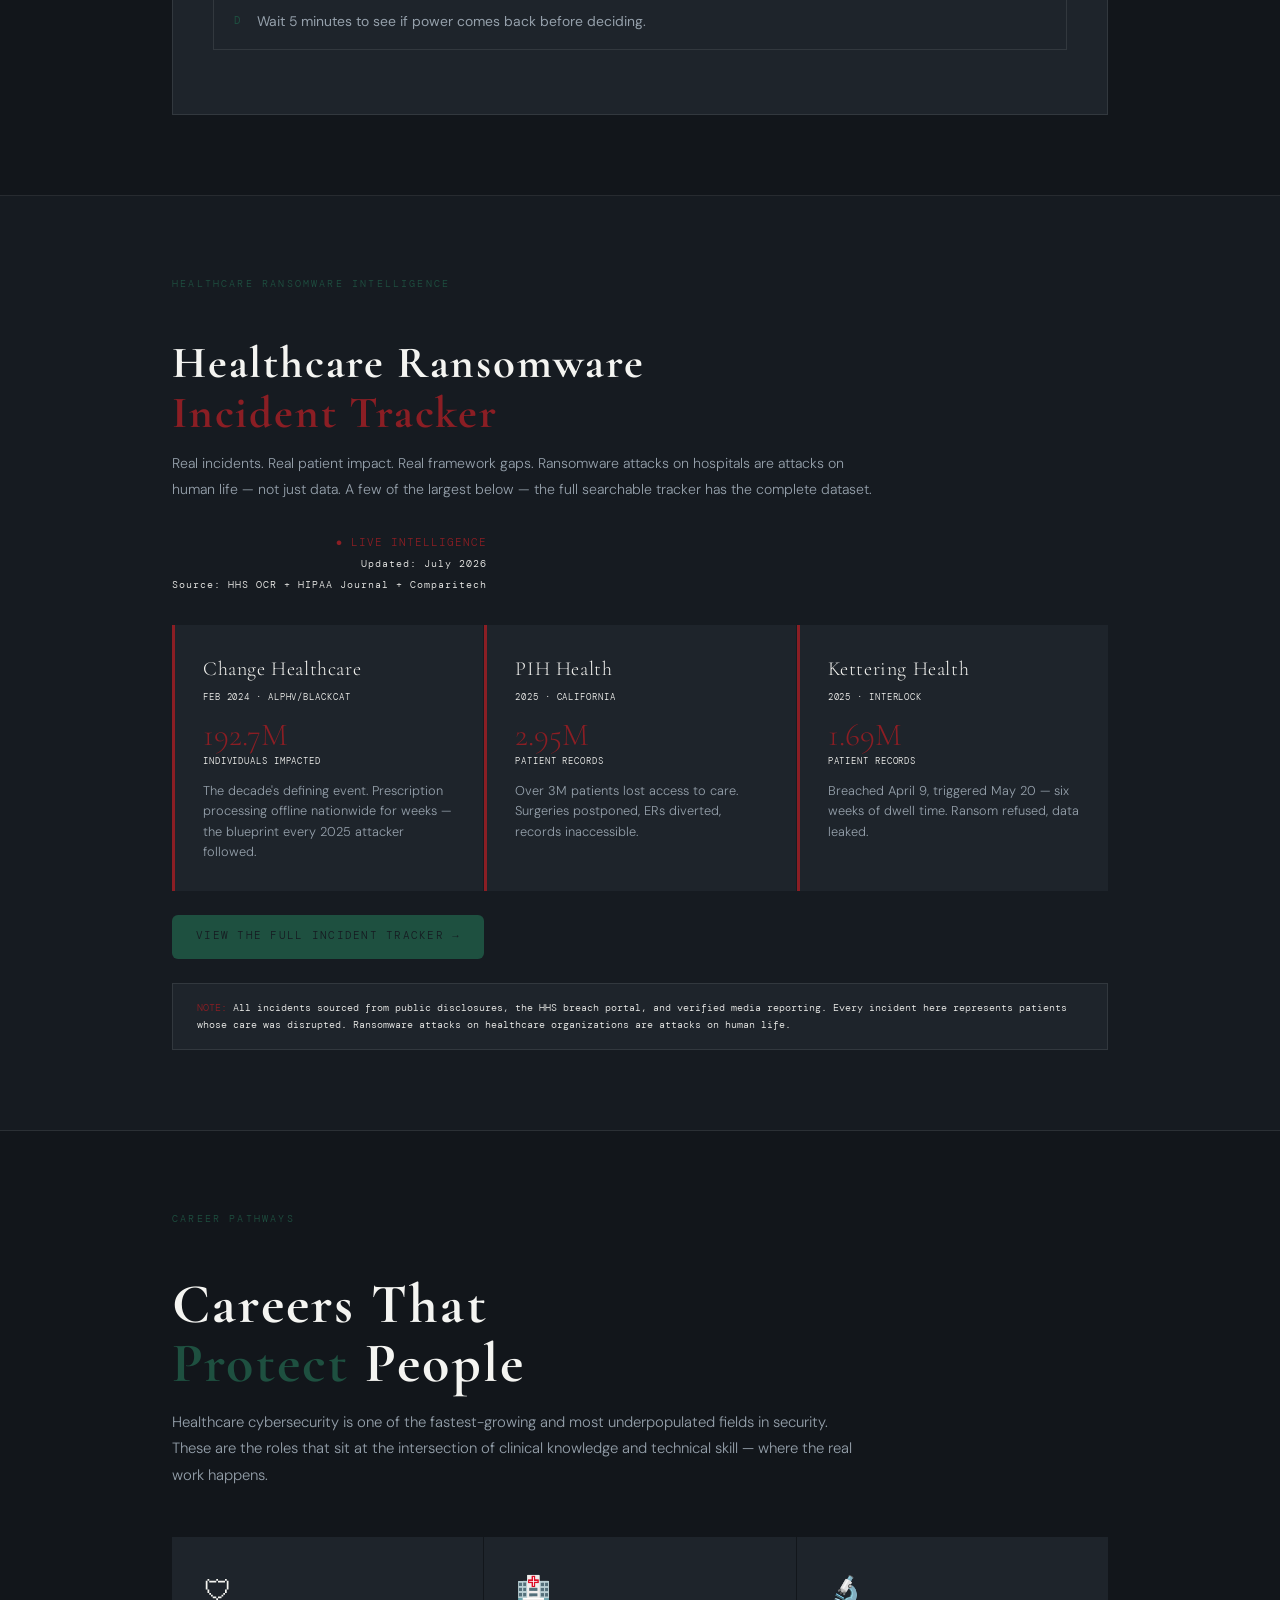
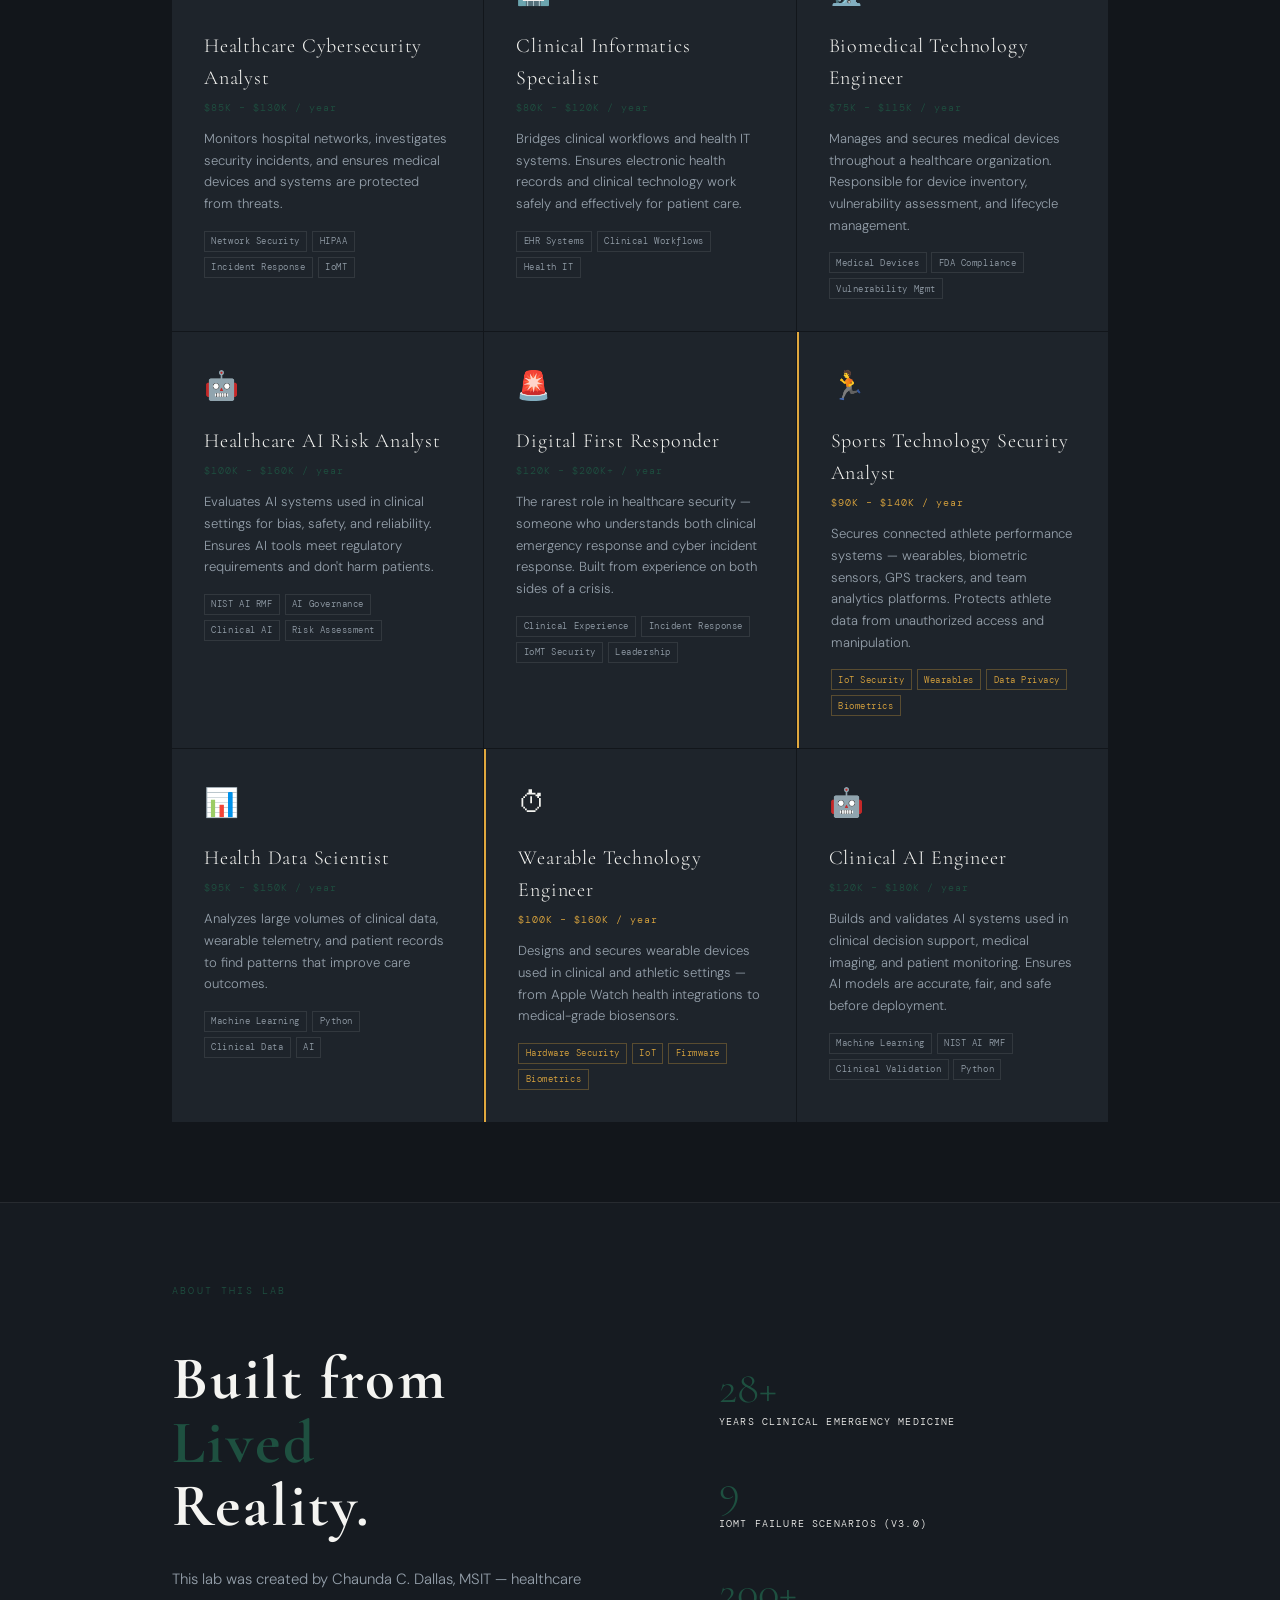
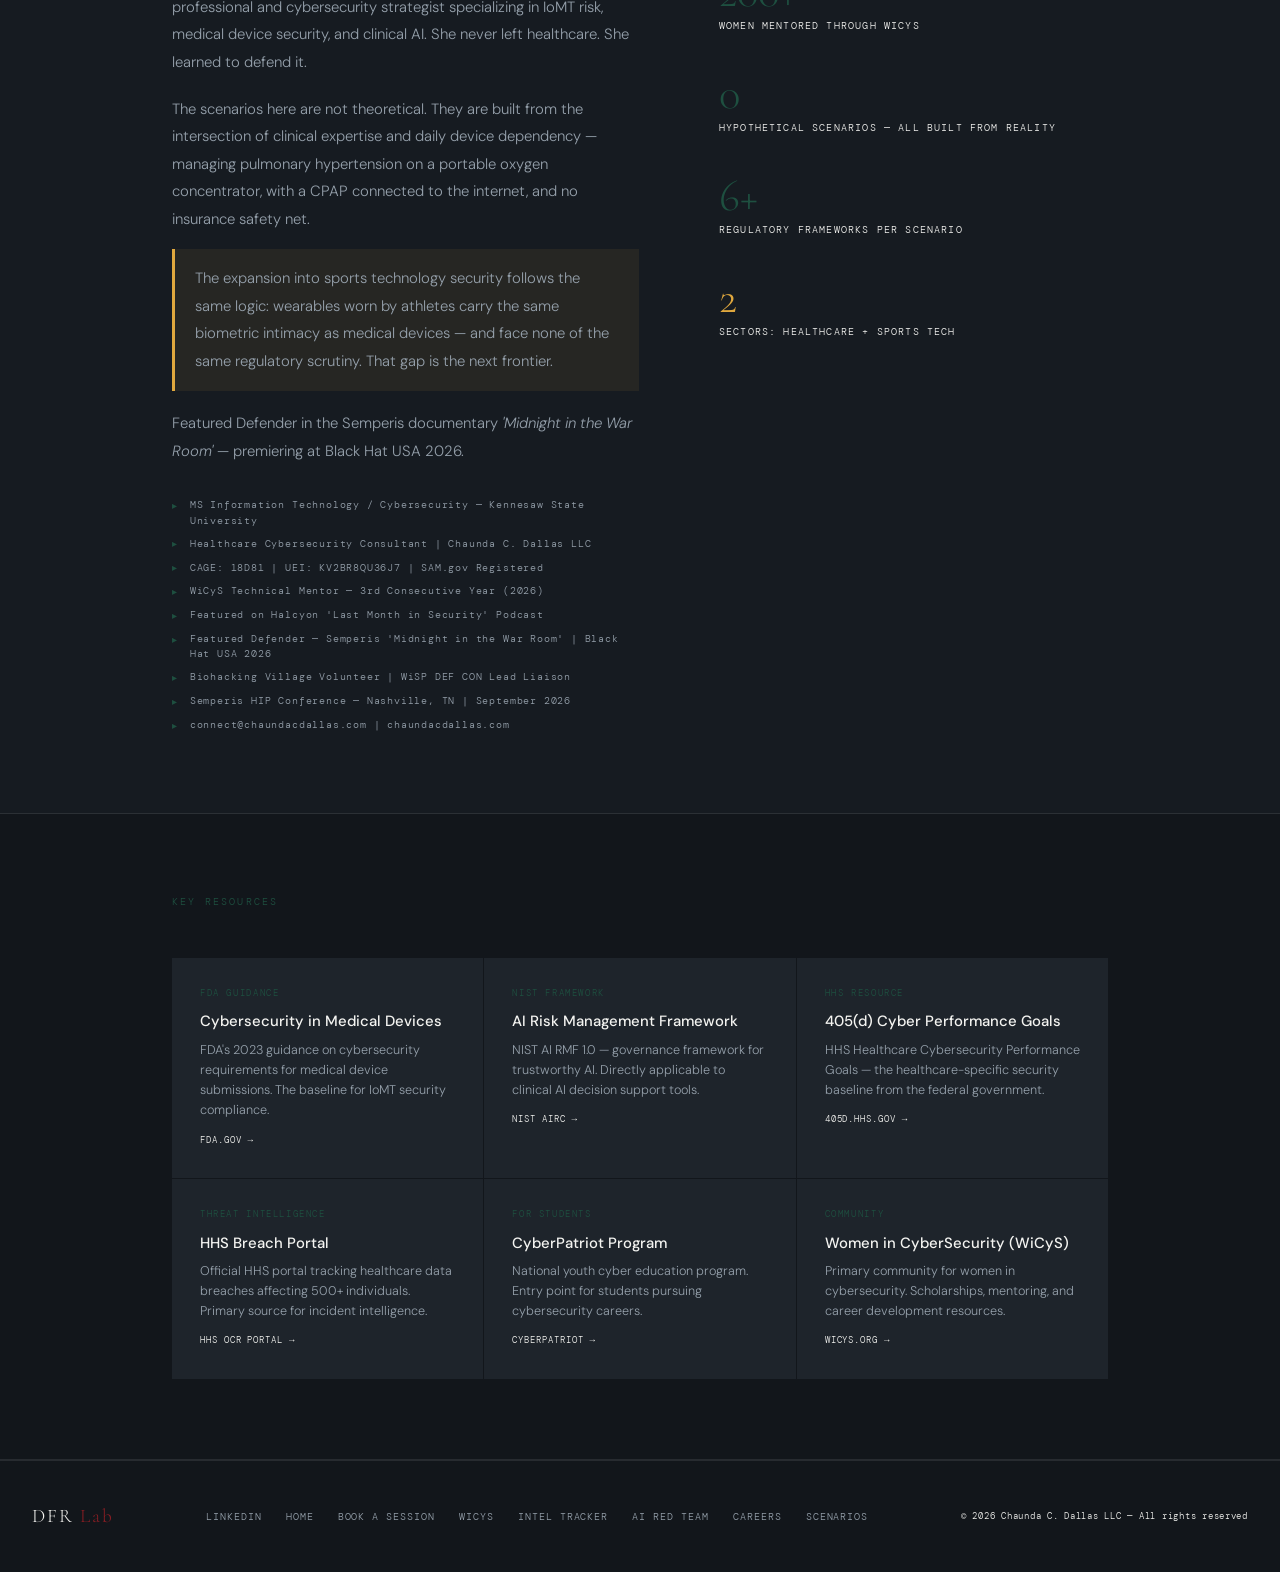
==== commit 45295c15: "DFR Lab pre-Black Hat updates: Stryker & Brockton incidents, H1 2026 intel stats, and scenario align" ====
--- a/index.html
+++ b/index.html
@@ -30,7 +30,7 @@
 
     nav{position:sticky;top:40px;z-index:100;background:color-mix(in srgb,var(--bg) 92%,transparent);backdrop-filter:blur(16px);border-bottom:1px solid var(--border);padding:0 2rem;display:flex;align-items:center;justify-content:space-between;height:52px;}
     .nav-brand{font-family:var(--display);font-size:1.1rem;letter-spacing:0.12em;}
-    .nav-brand span{color:var(--green);}
+    .nav-brand span{color:var(--crimson);}
     .nav-links{display:flex;gap:1.4rem;list-style:none;}
     .nav-links a{font-family:var(--mono);font-size:0.62rem;color:var(--dim);text-decoration:none;letter-spacing:0.12em;text-transform:uppercase;transition:color 0.2s;}
     .nav-links a:hover{color:var(--emerald);}
@@ -40,7 +40,7 @@
     body.student-mode .pro-only{display:none;}
 
     header{position:relative;min-height:100vh;display:flex;flex-direction:column;justify-content:flex-end;padding:5rem 2rem 4rem;overflow:hidden;border-bottom:1px solid var(--border);margin-top:40px;}
-    .hero-bg{position:absolute;inset:0;background:radial-gradient(ellipse 70% 60% at 85% 15%,color-mix(in srgb,var(--emerald) 14%,transparent) 0%,transparent 62%),radial-gradient(ellipse 40% 50% at 5% 85%,color-mix(in srgb,var(--amber) 8%,transparent) 0%,transparent 55%),var(--bg);}
+    .hero-bg{position:absolute;inset:0;background:radial-gradient(ellipse 70% 60% at 85% 15%,color-mix(in srgb,var(--emerald) 14%,transparent) 0%,transparent 62%),radial-gradient(ellipse 40% 50% at 5% 85%,color-mix(in srgb,var(--crimson) 8%,transparent) 0%,transparent 55%),var(--bg);}
     .hero-grid{position:absolute;inset:0;background-image:linear-gradient(color-mix(in srgb,var(--emerald) 6%,transparent) 1px,transparent 1px),linear-gradient(90deg,color-mix(in srgb,var(--emerald) 6%,transparent) 1px,transparent 1px);background-size:64px 64px;}
     .hero-content{position:relative;z-index:1;max-width:960px;}
     .eyebrow{font-family:var(--mono);font-size:0.68rem;letter-spacing:0.2em;color:var(--emerald);text-transform:uppercase;margin-bottom:1.5rem;display:flex;align-items:center;gap:0.75rem;}
@@ -136,8 +136,8 @@
     .scene-btn{font-family:var(--mono);font-size:0.6rem;letter-spacing:0.1em;text-transform:uppercase;padding:0.42rem 0.85rem;border:1px solid var(--border);background:transparent;color:var(--dim);cursor:pointer;transition:all 0.2s;}
     .scene-btn:hover,.scene-btn.active{border-color:var(--emerald);color:var(--text);background:color-mix(in srgb,var(--emerald) 8%,transparent);}
     .decision-body{padding:2.5rem;}
-    .situation{background:var(--bg-2);border-left:2px solid var(--amber);padding:1.5rem;margin-bottom:2rem;font-family:var(--mono);font-size:0.78rem;color:var(--text);line-height:1.75;}
-    .situation .ts{color:var(--amber);font-size:0.66rem;margin-bottom:0.6rem;letter-spacing:0.12em;display:block;}
+    .situation{background:var(--bg-2);border-left:2px solid var(--crimson);padding:1.5rem;margin-bottom:2rem;font-family:var(--mono);font-size:0.78rem;color:var(--text);line-height:1.75;}
+    .situation .ts{color:var(--crimson);font-size:0.66rem;margin-bottom:0.6rem;letter-spacing:0.12em;display:block;}
     .choices-lbl{font-family:var(--mono);font-size:0.6rem;letter-spacing:0.18em;color:var(--faint);text-transform:uppercase;margin-bottom:1rem;}
     .choice-list{display:flex;flex-direction:column;gap:0.6rem;margin-bottom:1.5rem;}
     .choice-btn{display:flex;align-items:flex-start;gap:1rem;padding:1rem 1.25rem;border:1px solid var(--border);background:transparent;color:var(--dim);cursor:pointer;text-align:left;font-family:var(--sans);font-size:0.87rem;line-height:1.55;transition:all 0.2s;width:100%;}
@@ -164,20 +164,20 @@
     #tracker{background:var(--bg);border-bottom:1px solid var(--border);}
     .tracker-hdr{display:flex;align-items:flex-start;justify-content:space-between;gap:2rem;margin-bottom:2rem;flex-wrap:wrap;}
     .tracker-hdr h2{font-family:var(--display);font-size:clamp(1.8rem,4vw,2.8rem);letter-spacing:0.04em;line-height:1.1;}
-    .tracker-hdr h2 span{color:var(--green);}
+    .tracker-hdr h2 span{color:var(--crimson);}
     .tracker-meta{font-family:var(--mono);font-size:0.63rem;color:var(--faint);letter-spacing:0.1em;text-align:right;}
-    .tracker-meta .live{color:var(--amber);margin-bottom:0.3rem;font-size:0.68rem;}
+    .tracker-meta .live{color:var(--crimson);margin-bottom:0.3rem;font-size:0.68rem;}
     .teaser-grid{display:grid;grid-template-columns:repeat(3,1fr);gap:1px;background:var(--line);border:1px solid var(--line);margin-bottom:1.5rem;}
-    .teaser-card{background:var(--surface);padding:1.75rem;border-left:3px solid var(--amber);}
+    .teaser-card{background:var(--surface);padding:1.75rem;border-left:3px solid var(--crimson);}
     .teaser-org{font-family:var(--display);font-size:1.25rem;letter-spacing:0.03em;margin-bottom:0.3rem;}
     .teaser-meta{font-family:var(--mono);font-size:0.56rem;letter-spacing:0.1em;text-transform:uppercase;color:var(--faint);margin-bottom:0.9rem;}
-    .teaser-num{font-family:var(--display);font-size:2rem;color:var(--amber);line-height:1;}
+    .teaser-num{font-family:var(--display);font-size:2rem;color:var(--crimson);line-height:1;}
     .teaser-num-lbl{font-family:var(--mono);font-size:0.56rem;letter-spacing:0.1em;text-transform:uppercase;color:var(--faint);margin-top:0.2rem;margin-bottom:0.8rem;}
     .teaser-desc{font-size:0.8rem;color:var(--dim);line-height:1.6;}
     .tracker-cta{display:inline-flex;align-items:center;gap:0.6rem;font-family:var(--mono);font-size:0.66rem;letter-spacing:0.12em;text-transform:uppercase;color:var(--bg);background:var(--emerald);text-decoration:none;padding:0.85rem 1.5rem;border-radius:6px;transition:opacity .2s;}
     .tracker-cta:hover{opacity:0.88;}
     .tracker-note{margin-top:1.5rem;padding:1rem 1.5rem;border:1px solid var(--border);background:var(--surface);font-family:var(--mono);font-size:0.63rem;color:var(--faint);line-height:1.65;}
-    .tracker-note span{color:var(--amber);}
+    .tracker-note span{color:var(--crimson);}
 
     #careers{background:var(--bg-2);border-bottom:1px solid var(--border);}
     .careers-intro{max-width:680px;margin-bottom:3rem;}
@@ -221,7 +221,7 @@
 
     footer{background:var(--bg-2);padding:2.5rem 2rem;display:flex;align-items:center;justify-content:space-between;flex-wrap:wrap;gap:1.5rem;border-top:1px solid var(--border);}
     .footer-brand{font-family:var(--display);font-size:1.2rem;letter-spacing:0.1em;}
-    .footer-brand span{color:var(--green);}
+    .footer-brand span{color:var(--crimson);}
     .footer-links{display:flex;gap:1.5rem;flex-wrap:wrap;}
     .footer-links a{font-family:var(--mono);font-size:0.6rem;color:var(--dim);text-decoration:none;letter-spacing:0.1em;text-transform:uppercase;transition:color 0.2s;}
     .footer-links a:hover{color:var(--emerald);}
@@ -264,10 +264,10 @@
     <div class="pro-only">
       <div class="eyebrow"><span class="pulse"></span> IoMT Risk Education Platform — v3.0</div>
       <h1>Digital<br>First<br><span class="accent">Responder</span><br>Lab</h1>
-      <p class="hero-desc">Where connected medical systems, clinical AI, and athlete biometric technology actually fail — not in theory, but in the moment when the decision still has to be made. Built from 28 years on the clinical side of the device.</p>
+      <p class="hero-desc">Where connected medical systems, clinical AI, and athlete biometric technology actually fail — not in theory, but in the moment when the decision still has to be made. Built from 28 years of clinical reality and lived device dependency.</p>
       <div class="hero-stats">
-        <div><div class="stat-num">9</div><div class="stat-lbl">Failure Scenarios</div></div>
-        <div><div class="stat-num">0</div><div class="stat-lbl">Hypothetical Cases</div></div>
+        <div><div class="stat-num">9</div><div class="stat-lbl">Scenarios (6 Live, 3 In Dev)</div></div>
+        <div><div class="stat-num">0</div><div class="stat-lbl">Hypothetical Scenarios</div></div>
         <div><div class="stat-num">28+</div><div class="stat-lbl">Years Clinical Experience</div></div>
         <div><div class="stat-num" style="color:var(--brass);">2</div><div class="stat-lbl" style="color:var(--brass);">Sectors: Health + Sports Tech</div></div>
       </div>
@@ -326,7 +326,7 @@
         <p class="scenario-desc">Battery indicator reports full charge. Device loses power within minutes. No backup source. Power infrastructure unstable.</p>
         <p class="student-desc">A machine that helps someone breathe says its battery is full — but it's not. When the power goes out, the machine stops working after less than 3 minutes. What went wrong?</p>
         <div class="scenario-detail">
-          <div class="device-explainer"><h4>&#129753; About This Device</h4><p>A <strong>portable oxygen concentrator</strong> pulls oxygen from the air and delivers it through a tube to someone who needs help breathing. People with pulmonary hypertension (PAH) depend on these 24/7. This device is real, in service in homes right now, and outside nearly every hospital threat model that exists.</p></div>
+          <div class="device-explainer"><h4>&#129753; About This Device</h4><p>A <strong>portable oxygen concentrator</strong> pulls oxygen from the air and delivers it through a tube to someone who needs help breathing. People with pulmonary hypertension (PAH) depend on these 24/7. The device this scenario is based on is real — it belongs to the person who built this lab.</p></div>
           <div class="detail-grid">
             <div class="detail-block">
               <h4>What Went Wrong — Step by Step</h4>
@@ -442,10 +442,10 @@
       <div class="scenario-card" onclick="toggleScenario(this)">
         <div class="scenario-num">07 / SCENARIO</div>
         <div class="scenario-header"><div class="scenario-title">CPAP Firmware Vulnerability<br>ResMed AirSense 11</div><div class="sev critical">Critical</div></div>
-        <p class="scenario-desc">Connected to the internet. Receives automatic firmware updates via the myAir remote monitoring platform. Documented CVEs exist on this exact device. This is not a hypothetical device. It is one I have worked beside.</p>
+        <p class="scenario-desc">Connected to the internet. Receives automatic firmware updates via the myAir remote monitoring platform. Documented CVEs exist on this exact device. The patient depending on it is also the analyst who built this lab.</p>
         <p class="student-desc">A CPAP machine that helps someone breathe at night connects to the internet to send sleep data to doctors. But that same connection can also receive software updates — and if an attacker gets in, they could change how the device works while the patient is asleep.</p>
         <div class="scenario-detail">
-          <div class="device-explainer"><h4>&#128564; About This Device</h4><p>The <strong>ResMed AirSense 11 AutoSet</strong> is a CPAP machine that connects to ResMed's myAir cloud platform via cellular or WiFi. It transmits nightly sleep therapy data and can receive remote configuration changes from clinicians. It also receives automatic firmware updates. This scenario is built from a device in active home use — a class of endpoint that sits outside hospital IT inventory entirely.</p></div>
+          <div class="device-explainer"><h4>&#128564; About This Device</h4><p>The <strong>ResMed AirSense 11 AutoSet</strong> is a CPAP machine that connects to ResMed's myAir cloud platform via cellular or WiFi. It transmits nightly sleep therapy data and can receive remote configuration changes from clinicians. It also receives automatic firmware updates. This scenario is built from the actual device used by the person who created this lab.</p></div>
           <div class="detail-grid">
             <div class="detail-block">
               <h4>Failure Chain</h4>
@@ -457,7 +457,7 @@
             </div>
             <div class="detail-block">
               <div class="fw-box pro-only"><h4>Framework Gaps</h4><div class="fw-tags"><span class="fw-tag">FDA Cybersecurity Guidance 2023</span><span class="fw-tag">IEC 62443-4-2 CR 3.4</span><span class="fw-tag">NIST 800-53 SI-7</span><span class="fw-tag">NIST 800-53 SA-10</span><span class="fw-tag">HIPAA §164.312(a)(2)(iv)</span><span class="fw-tag">No Patient Consent Standard for Remote Updates</span><span class="fw-tag">Home Device Monitoring Gap</span></div></div>
-              <div class="s-box student-only"><div class="s-box-h">Why This Scenario Exists</div><p>Home respiratory devices sit outside the hospital network, outside IT's asset inventory, and outside nearly every threat model in the industry — while the patients who depend on them are among the most physiologically fragile in the system. A compromise here is silent, unmonitored, and unattended. Almost no one is modeling this attack surface. That is exactly why it belongs in this lab.</p></div>
+              <div class="s-box student-only"><div class="s-box-h">The Personal Connection</div><p>The person who built this lab uses a ResMed AirSense 11 every night. She also has pulmonary hypertension that makes breathing more difficult. This scenario isn't theoretical — it's personal. That's what makes healthcare cybersecurity different from any other security work.</p></div>
             </div>
           </div>
           <div class="what-should-exist"><h4>What Should Exist</h4><p class="pro-only">Mandatory patient notification and consent before any remote firmware update on a home medical device. Cryptographic code signing with independent verification before update acceptance. Anomaly detection on therapy parameter changes post-update. FDA-mandated Software Bill of Materials (SBOM) for all connected home medical devices. Patient-accessible audit log of all remote device interactions.</p><p class="student-only">Before any medical device gets a software update while a patient is using it, the patient should be notified and agree — just like how your phone asks before installing updates. The update should be verified as coming from the real manufacturer.</p></div>
@@ -549,7 +549,7 @@
       </div>
       <div class="tracker-meta">
         <div class="live">&#9679; LIVE INTELLIGENCE</div>
-        <div>Updated: June 2026</div>
+        <div>Updated: July 2026</div>
         <div style="margin-top:0.3rem;">Source: HHS OCR + HIPAA Journal + Comparitech</div>
       </div>
     </div>
@@ -557,7 +557,7 @@
       <div class="teaser-card">
         <div class="teaser-org">Change Healthcare</div>
         <div class="teaser-meta">Feb 2024 · ALPHV/BlackCat</div>
-        <div class="teaser-num">190M</div>
+        <div class="teaser-num">192.7M</div>
         <div class="teaser-num-lbl">individuals impacted</div>
         <div class="teaser-desc">The decade's defining event. Prescription processing offline nationwide for weeks — the blueprint every 2025 attacker followed.</div>
       </div>
@@ -621,7 +621,7 @@
       <div class="about-left">
         <h2>Built from<br><span>Lived</span><br>Reality.</h2>
         <p class="body-text">This lab was created by Chaunda C. Dallas, MSIT — healthcare professional and cybersecurity strategist specializing in IoMT risk, medical device security, and clinical AI. She never left healthcare. She learned to defend it.</p>
-        <p class="body-text">The scenarios here are not theoretical. They are built from 28 years at the bedside — from standing on the clinical side of these devices when they failed, and from knowing exactly what that failure costs the person attached to them.</p>
+        <p class="body-text">The scenarios here are not theoretical. They are built from the intersection of clinical expertise and daily device dependency — managing pulmonary hypertension on a portable oxygen concentrator, with a CPAP connected to the internet, and no insurance safety net.</p>
         <p class="body-text pro-only" style="margin-top:1rem;padding:1rem 1.25rem;border-left:3px solid var(--brass);background:color-mix(in srgb,var(--brass) 8%,transparent);">The expansion into sports technology security follows the same logic: wearables worn by athletes carry the same biometric intimacy as medical devices — and face none of the same regulatory scrutiny. That gap is the next frontier.</p>
         <p class="body-text pro-only">Featured Defender in the Semperis documentary <em>'Midnight in the War Room'</em> — premiering at Black Hat USA 2026.</p>
         <p class="body-text student-only">Ms. Chaunda is a healthcare cybersecurity consultant who mentors 200+ women in cybersecurity through WiCyS, and will be featured in a documentary about hospital ransomware attacks at Black Hat USA 2026.</p>
@@ -688,7 +688,7 @@
   {pro_situation:`<span class="ts">01:47 — EMERGENCY DEPARTMENT / HIGH VOLUME SHIFT</span>58-year-old male. Chief complaint: feeling off. AI triage scores: LOW ACUITY. Assigned wait: 2.5 hours.\n\nYou observe: ashen color, irregular breathing, diaphoretic. No input fields exist for these observations. Waiting room at 140% capacity.\n\nWhat do you do?`,student_situation:`<span class="ts">1:47am — EMERGENCY ROOM, BUSY NIGHT</span>A 58-year-old man comes to the emergency room saying he feels off. The hospital's AI computer program says he's not very sick and should wait 2.5 hours.\n\nBut the nurse notices: his face looks pale and gray, he's sweating, and his breathing seems off. None of these things can be typed into the computer.\n\nThe waiting room is packed. What should the nurse do?`,choices:[{text:"Trust the AI score — it has been 94% accurate this quarter.",correct:false},{text:"Override the AI score, escalate immediately, and document the clinical reasoning.",correct:true},{text:"Ask the patient more questions and reassess in 20 minutes.",correct:false},{text:"Let the charge nurse decide — you're not certain enough.",correct:false}],correct_pro:"Correct. Clinical observation supersedes algorithmic scoring in high-acuity presentations. Ashen color, diaphoresis, and irregular breathing are not structured data fields. Document everything. Your override is your protection.",correct_student:"Excellent instinct! 94% accurate means 6 out of every 100 patients could be scored wrong. A trained nurse's eyes can see things no computer can measure. When what you observe contradicts the score, trust the observation — and document why.",wrong_pro:"94% accuracy means 6 in 100 scored wrong. Three simultaneous nonverbal critical indicators present. When observation contradicts the score, the score is wrong.",wrong_student:"Even if a computer is right most of the time, a 94% accuracy rate means it gets it wrong for 6 out of every 100 patients. A trained nurse's observation of multiple warning signs at the same time is extremely valuable information.",clinical:"CLINICAL NOTE: Clinical AI in high-acuity environments requires mandatory human override capability with expert-judgment logging — not error flagging. Treating experienced clinical observation as a model deviation is a design failure.",student_tip:"THINK DEEPER: What information can an experienced nurse observe that a computer program can't measure? Why is human judgment still essential even when we have powerful AI tools?"},
   {pro_situation:`<span class="ts">03:22 — SOC / ONCOLOGY FLOOR ALERT</span>SOC receives anomaly alert: networked infusion pump on oncology floor received two parameter updates in 40 minutes — neither from the nursing station.\n\nPump actively delivering chemotherapy. On-call nurse has 5 patients. No isolation protocol exists.\n\nFirst action?`,student_situation:`<span class="ts">3:22am — SECURITY ALERT IN THE HOSPITAL</span>The hospital's security team gets an alert: a machine giving a cancer patient chemotherapy just had its settings changed twice in 40 minutes — but no nurse changed it.\n\nThe nurse is also managing 4 other patients and doesn't know this happened yet. The medicine is still being delivered.\n\nYou're the security analyst on duty. What do you do FIRST?`,choices:[{text:"Begin investigating the network to trace where the unauthorized changes came from.",correct:false},{text:"Alert the nurse immediately with the pump ID and flag it as potentially compromised.",correct:true},{text:"Remotely disconnect the pump from the network to stop further changes.",correct:false},{text:"Escalate to your manager and wait for authorization to act.",correct:false}],correct_pro:"Correct sequence. Patient safety precedes forensic preservation in active clinical incidents. Get the pump ID to the nurse in under 60 seconds. Forensics comes after the patient is safe.",correct_student:"Perfect priority! In a situation where someone might be receiving wrong medication RIGHT NOW, the most important thing is getting that information to the medical team immediately. Investigation can happen after the patient is safe.",wrong_pro:"Forensic investigation and remote isolation are secondary when a patient is actively receiving a potentially compromised drug delivery. Clinical harm is real-time. First call is always to the bedside.",wrong_student:"Think about the timing here. While you're investigating or waiting for approval, the patient might be receiving the wrong amount of medicine. Getting information to medical staff immediately is always the first priority.",clinical:"CLINICAL NOTE: IoMT incident response requires clinical-first protocols. Most SOC playbooks are built for IT environments and don't account for active patient harm. Security and clinical teams need joint tabletop exercises before the incident.",student_tip:"THINK DEEPER: This is why healthcare cybersecurity is different from regular IT security. In most cyberattacks, the damage is to data or systems. In healthcare, the damage can be to a living person. How does that change how security teams should think?"},
   {pro_situation:`<span class="ts">14:32 — SPORTS MEDICINE CLINIC / PRE-GAME CLEARANCE</span>You are the team physician for a Division I basketball program. Your athlete health management system uses Apple Watch biometric data for automated clearance decisions.\n\nYour dashboard shows: HRV normal, SpO2 98%, resting HR 58bpm. System has auto-cleared the athlete for tonight's game.\n\nBut when the athlete comes in for his pre-game check, you notice he looks fatigued, slightly pale, and his eyes seem off. He says he feels a little tired but fine.\n\nYou have 90 minutes before tipoff. The coach is calling. What do you do?`,student_situation:`<span class="ts">2:32pm — BEFORE THE BIG GAME</span>You're the team doctor for a college basketball team. An app on the player's smartwatch says he's perfectly healthy and the computer automatically cleared him to play tonight.\n\nBut when you see him in person, something doesn't look right. He looks tired and a little pale. He says he feels fine.\n\nThe coach wants him to play. The computer says he's cleared. But your gut says something is off. What do you do?`,choices:[{text:"Trust the wearable data — the system has been reliable all season and the athlete says he feels fine.",correct:false},{text:"Override the automated clearance, conduct a manual clinical assessment, and hold him until you're satisfied.",correct:true},{text:"Ask the athletic trainer to do a quick check and report back to you.",correct:false},{text:"Clear him but tell the coach to monitor his performance in the first quarter.",correct:false}],correct_pro:"Correct. Automated clearance based on wearable data is a support tool, not a clinical decision. Visual clinical assessment showing fatigue, pallor, and affect change overrides any dashboard. The wearable data may also be compromised — spoofed data showing false normal values is an active threat vector. Your eyes and clinical training are the last line of defense.",correct_student:"Exactly right. Technology supports decisions — it doesn't replace them. When what you see with your own eyes contradicts what a computer is telling you, trust your eyes. A doctor's clinical observation is more reliable than any app. The wearable data might even be wrong or manipulated.",wrong_pro:"A dashboard showing normal values does not rule out clinical deterioration — especially when physical observation contradicts the data. Wearable data can be spoofed, delayed, or simply inaccurate. The cost of being wrong here is a cardiac event during high-intensity competition.",wrong_student:"Think about what could go wrong. If the computer data is incorrect — either because of a glitch or because someone manipulated it — and the athlete plays while something is medically wrong, the consequences could be very serious.",clinical:"CLINICAL NOTE: Consumer wearable data is increasingly used for clinical clearance decisions in sports medicine without regulatory standards for data integrity verification. The gap between consumer wellness device and clinical medical device is where this failure lives.",student_tip:"THINK DEEPER: Should a computer ever have the authority to automatically clear an athlete to compete — without a human doctor making the final decision? What should the rules be for when technology can make decisions on its own?"},
-  {pro_situation:`<span class="ts">23:07 — HOME / NOTIFICATION ON PHONE</span>You are managing pulmonary hypertension and depend on a ResMed AirSense 11 CPAP nightly.\n\nYour phone shows a myAir notification: Firmware update available for your AirSense 11. Update recommended for optimal therapy. Tap to install.\n\nIt is 11:07pm. You have no additional context. The update request looks legitimate. You are about to go to sleep.\n\nWhat do you do?`,student_situation:`<span class="ts">11:07pm — NOTIFICATION ON YOUR PHONE</span>Someone depends on a CPAP machine to breathe properly while they sleep. They have a serious lung condition.\n\nJust before bed, their phone gets a notification: Firmware update available for your CPAP. Tap to install.\n\nIt looks like it's from the real company. But it's late at night and they don't know if this update is safe.\n\nWhat should they do?`,choices:[{text:"Install the update immediately — it says it's recommended for optimal therapy.",correct:false},{text:"Do not install tonight. Go to myAir web portal directly, verify the update is legitimate, check community forums for reports, and contact ResMed support before accepting.",correct:true},{text:"Ignore the notification entirely and use the device as normal.",correct:false},{text:"Install it and monitor how the device feels over the next few nights.",correct:false}],correct_pro:"Correct operational security decision. Never accept a firmware update on a life-critical home medical device from a push notification alone. Verify through the manufacturer's official web portal — not the app that received the notification. If you cannot verify, do not install. Your therapy tonight is more important than an unverified update.",correct_student:"Smart decision. Just like you shouldn't click on links in suspicious emails, you shouldn't automatically accept software updates on medical devices just because a notification says to. Always go directly to the company's official website to verify the update is real before installing anything on a device that affects your health.",wrong_pro:"Push notifications for medical device firmware updates are an active attack vector. A legitimate manufacturer update and a malicious spoofed update can look identical in a notification. The only verification that matters is through the official portal — not through the notification itself.",wrong_student:"Accepting an update just because it looks real can be dangerous. Attackers are very good at making fake notifications look exactly like real ones. For a device that someone depends on to breathe while they sleep, it's always worth taking a few minutes to verify the update is real.",clinical:"CLINICAL NOTE: ResMed's myAir platform and connected device ecosystem have been subject to documented vulnerability research. The AirSense 11 receives firmware updates remotely — a necessary feature that also creates an attack surface with no patient-facing security standard.",student_tip:"THINK DEEPER: Medical devices that can be updated remotely are more convenient — but also more vulnerable. How do you balance the benefits of remote updates with the risks? Who should be responsible for making sure medical device updates are safe?"},
+  {pro_situation:`<span class="ts">23:07 — HOME / NOTIFICATION ON PHONE</span>You manage pulmonary hypertension and depend on your ResMed AirSense 11 CPAP nightly. You also work in healthcare cybersecurity.\n\nYour phone shows a myAir notification: Firmware update available for your AirSense 11. Update recommended for optimal therapy. Tap to install.\n\nIt is 11:07pm. You have no additional context. The update request looks legitimate. You are about to go to sleep.\n\nWhat do you do?`,student_situation:`<span class="ts">11:07pm — NOTIFICATION ON YOUR PHONE</span>Someone depends on a CPAP machine to breathe properly while they sleep. They have a serious lung condition.\n\nJust before bed, their phone gets a notification: Firmware update available for your CPAP. Tap to install.\n\nIt looks like it's from the real company. But it's late at night and they don't know if this update is safe.\n\nWhat should they do?`,choices:[{text:"Install the update immediately — it says it's recommended for optimal therapy.",correct:false},{text:"Do not install tonight. Go to myAir web portal directly, verify the update is legitimate, check community forums for reports, and contact ResMed support before accepting.",correct:true},{text:"Ignore the notification entirely and use the device as normal.",correct:false},{text:"Install it and monitor how the device feels over the next few nights.",correct:false}],correct_pro:"Correct operational security decision. Never accept a firmware update on a life-critical home medical device from a push notification alone. Verify through the manufacturer's official web portal — not the app that received the notification. If you cannot verify, do not install. Your therapy tonight is more important than an unverified update.",correct_student:"Smart decision. Just like you shouldn't click on links in suspicious emails, you shouldn't automatically accept software updates on medical devices just because a notification says to. Always go directly to the company's official website to verify the update is real before installing anything on a device that affects your health.",wrong_pro:"Push notifications for medical device firmware updates are an active attack vector. A legitimate manufacturer update and a malicious spoofed update can look identical in a notification. The only verification that matters is through the official portal — not through the notification itself.",wrong_student:"Accepting an update just because it looks real can be dangerous. Attackers are very good at making fake notifications look exactly like real ones. For a device that someone depends on to breathe while they sleep, it's always worth taking a few minutes to verify the update is real.",clinical:"CLINICAL NOTE: ResMed's myAir platform and connected device ecosystem have been subject to documented vulnerability research. The AirSense 11 receives firmware updates remotely — a necessary feature that also creates an attack surface with no patient-facing security standard.",student_tip:"THINK DEEPER: Medical devices that can be updated remotely are more convenient — but also more vulnerable. How do you balance the benefits of remote updates with the risks? Who should be responsible for making sure medical device updates are safe?"},
   {pro_situation:`<span class="ts">09:15 — REMOTE CAREGIVER / FAMILY MEMBER</span>Your family member lives alone and has moderate dementia. You are 500 miles away. Their care relies on: smart home motion sensors, automated medication dispenser, GPS tracker, and a telehealth tablet.\n\nYour monitoring dashboard shows all green. Motion normal. Medication dispensed. GPS shows home location.\n\nYour family member's neighbor calls you. She hasn't seen them leave the house in 2 days, which is unusual. She knocked — no answer, but she could hear the TV.\n\nWhat do you do?`,student_situation:`<span class="ts">9:15am — FAR FROM HOME</span>Someone's grandparent lives alone and has dementia — a condition that affects memory. They use smart home sensors, a GPS tracker, and an automatic pill dispenser to stay safe at home.\n\nThe family member checking the app sees everything looks normal — green lights across the board. But a neighbor just called and said something seems off.\n\nThe technology says fine. A real person says something might be wrong. What should happen next?`,choices:[{text:"The dashboard shows all green — everything is fine. The neighbor is probably overreacting.",correct:false},{text:"Trust the neighbor's observation. Call your family member directly, then ask the neighbor to do a welfare check, and contact local emergency services if no response.",correct:true},{text:"Wait a few hours and see if the dashboard shows any changes before acting.",correct:false},{text:"Log into the telehealth platform and try to initiate a video call.",correct:false}],correct_pro:"Correct. A human observation from a trusted source overrides dashboard data in any situation involving a vulnerable patient who cannot self-advocate. Smart home monitoring data can be delayed, inaccurate, or compromised. The 2-day behavioral change reported by the neighbor is a clinical red flag that no dashboard reading can dismiss.",correct_student:"Exactly right. When a real person who knows your family member says something seems wrong, that observation matters more than any app or dashboard. Technology can be wrong, delayed, or even hacked. A neighbor's real-world observation is valuable data that no sensor can replace.",wrong_pro:"Dashboard data showing green is not confirmation of patient safety — it is confirmation that the sensors are reporting normal values. Those values may be delayed, inaccurate, or actively falsified. A neighbor's behavioral observation is a higher-reliability signal than any remote monitoring system.",wrong_student:"What if the sensors aren't working correctly? A dashboard saying all clear is only as reliable as the devices sending the data. When a real person in the real world says something seems off, that's the most reliable information you have. Act on it.",clinical:"CLINICAL NOTE: No current regulatory framework addresses the security requirements for connected home care ecosystems serving cognitively impaired patients. The WHO's 2025 digital dementia care report identifies connected home monitoring as transformative but contains no cybersecurity guidance. This is the gap.",student_tip:"THINK DEEPER: As more elderly people with dementia live at home with the help of technology, what responsibilities do technology companies have to make sure those devices are safe and secure? This is one of the biggest unsolved problems in healthcare technology today."}
 ];
 let current=0,answered=false,score=0;
@@ -700,4 +700,4 @@
 (function(){var root=document.documentElement,btn=document.getElementById('themeBtn'),lbl=document.getElementById('themeLbl');function set(t){root.setAttribute('data-theme',t);lbl.textContent=(t==='dark'?'Light':'Dark');}set('dark');btn.addEventListener('click',function(){set(root.getAttribute('data-theme')==='dark'?'light':'dark');});})();
 </script>
 </body>
-</html>+</html>
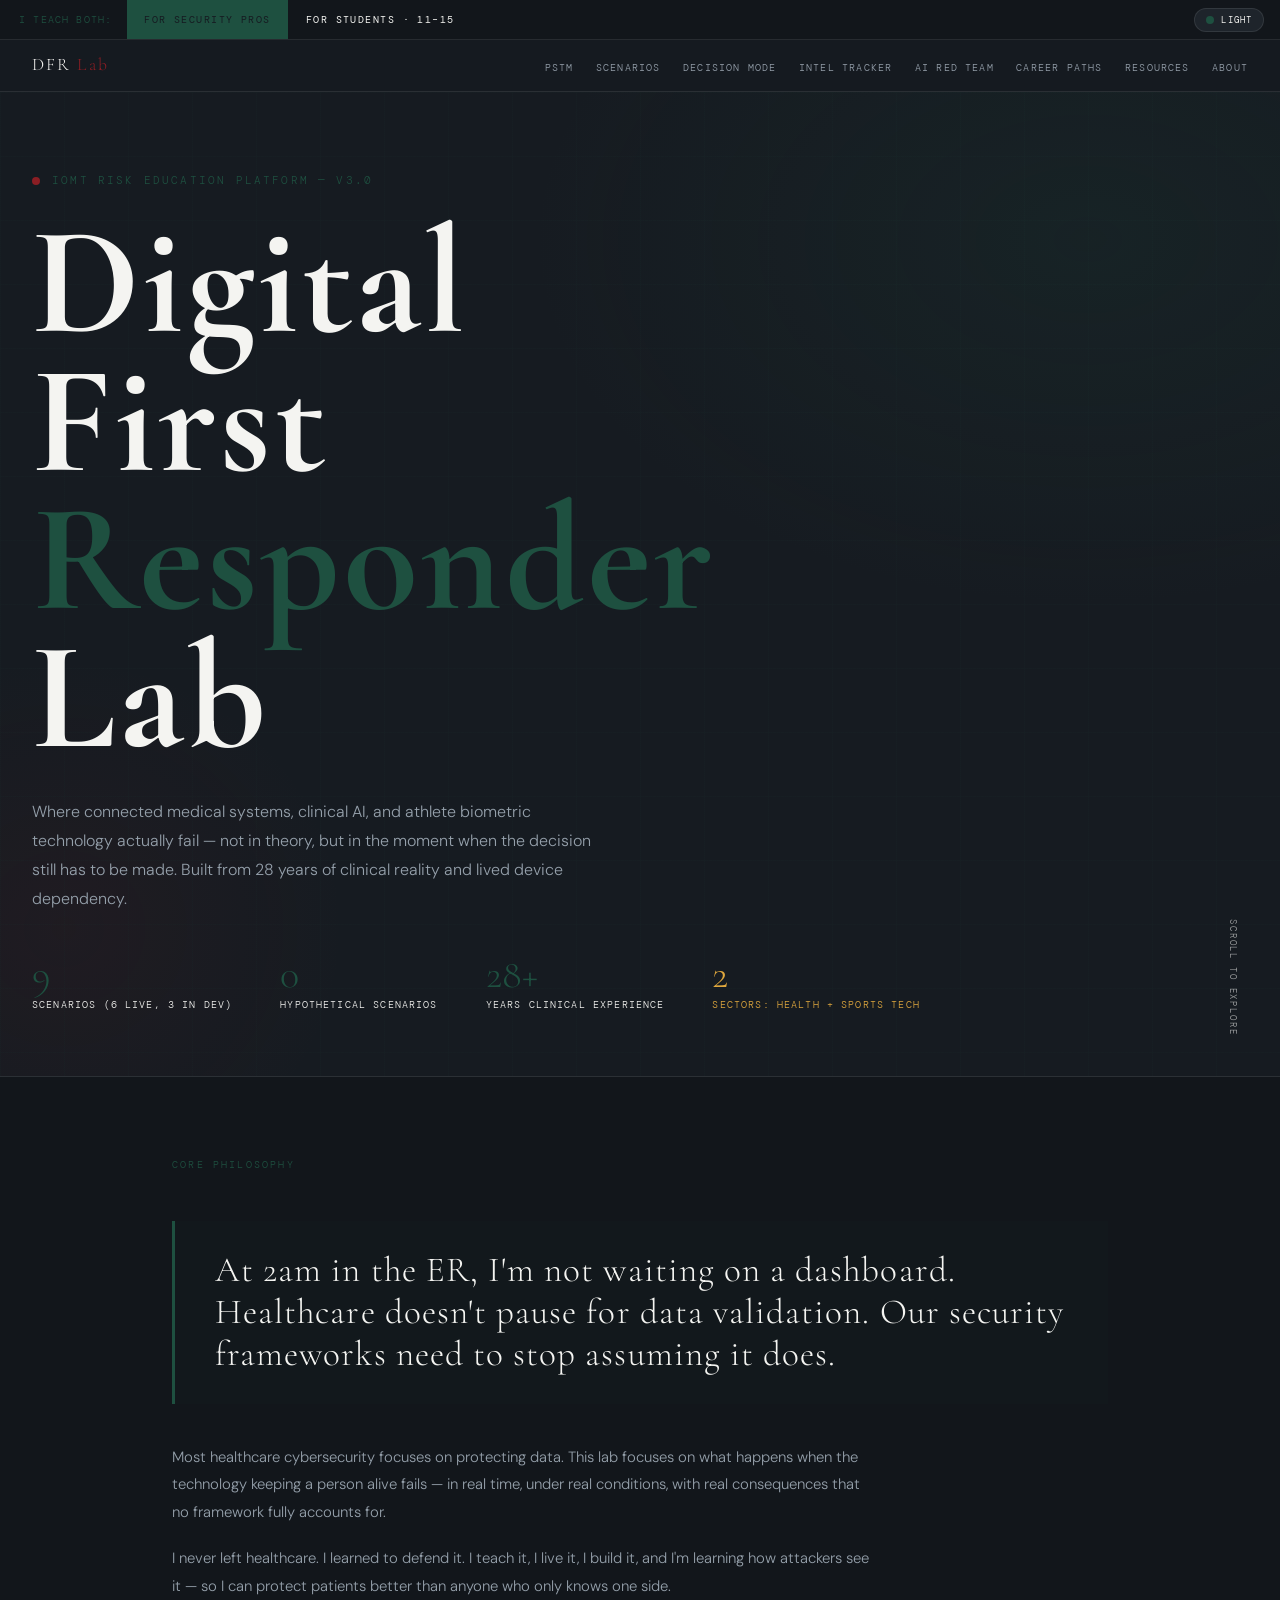
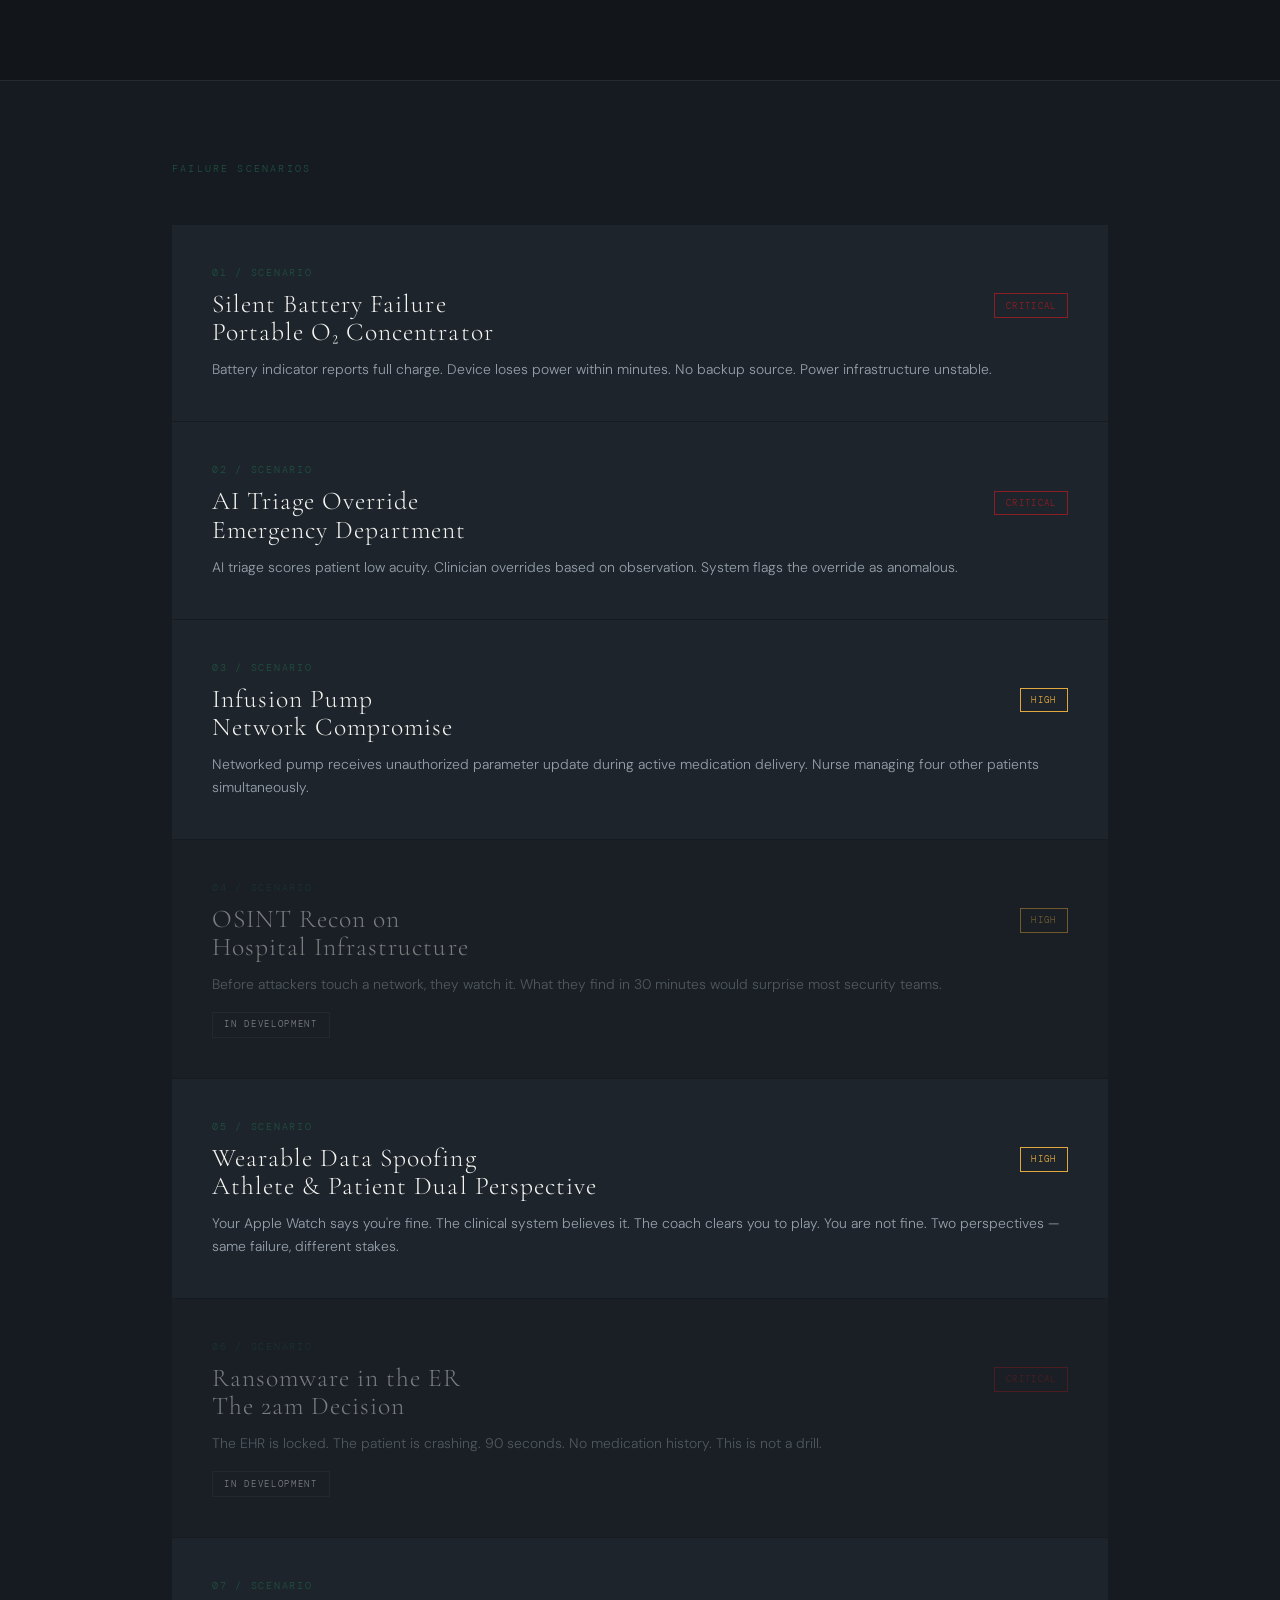
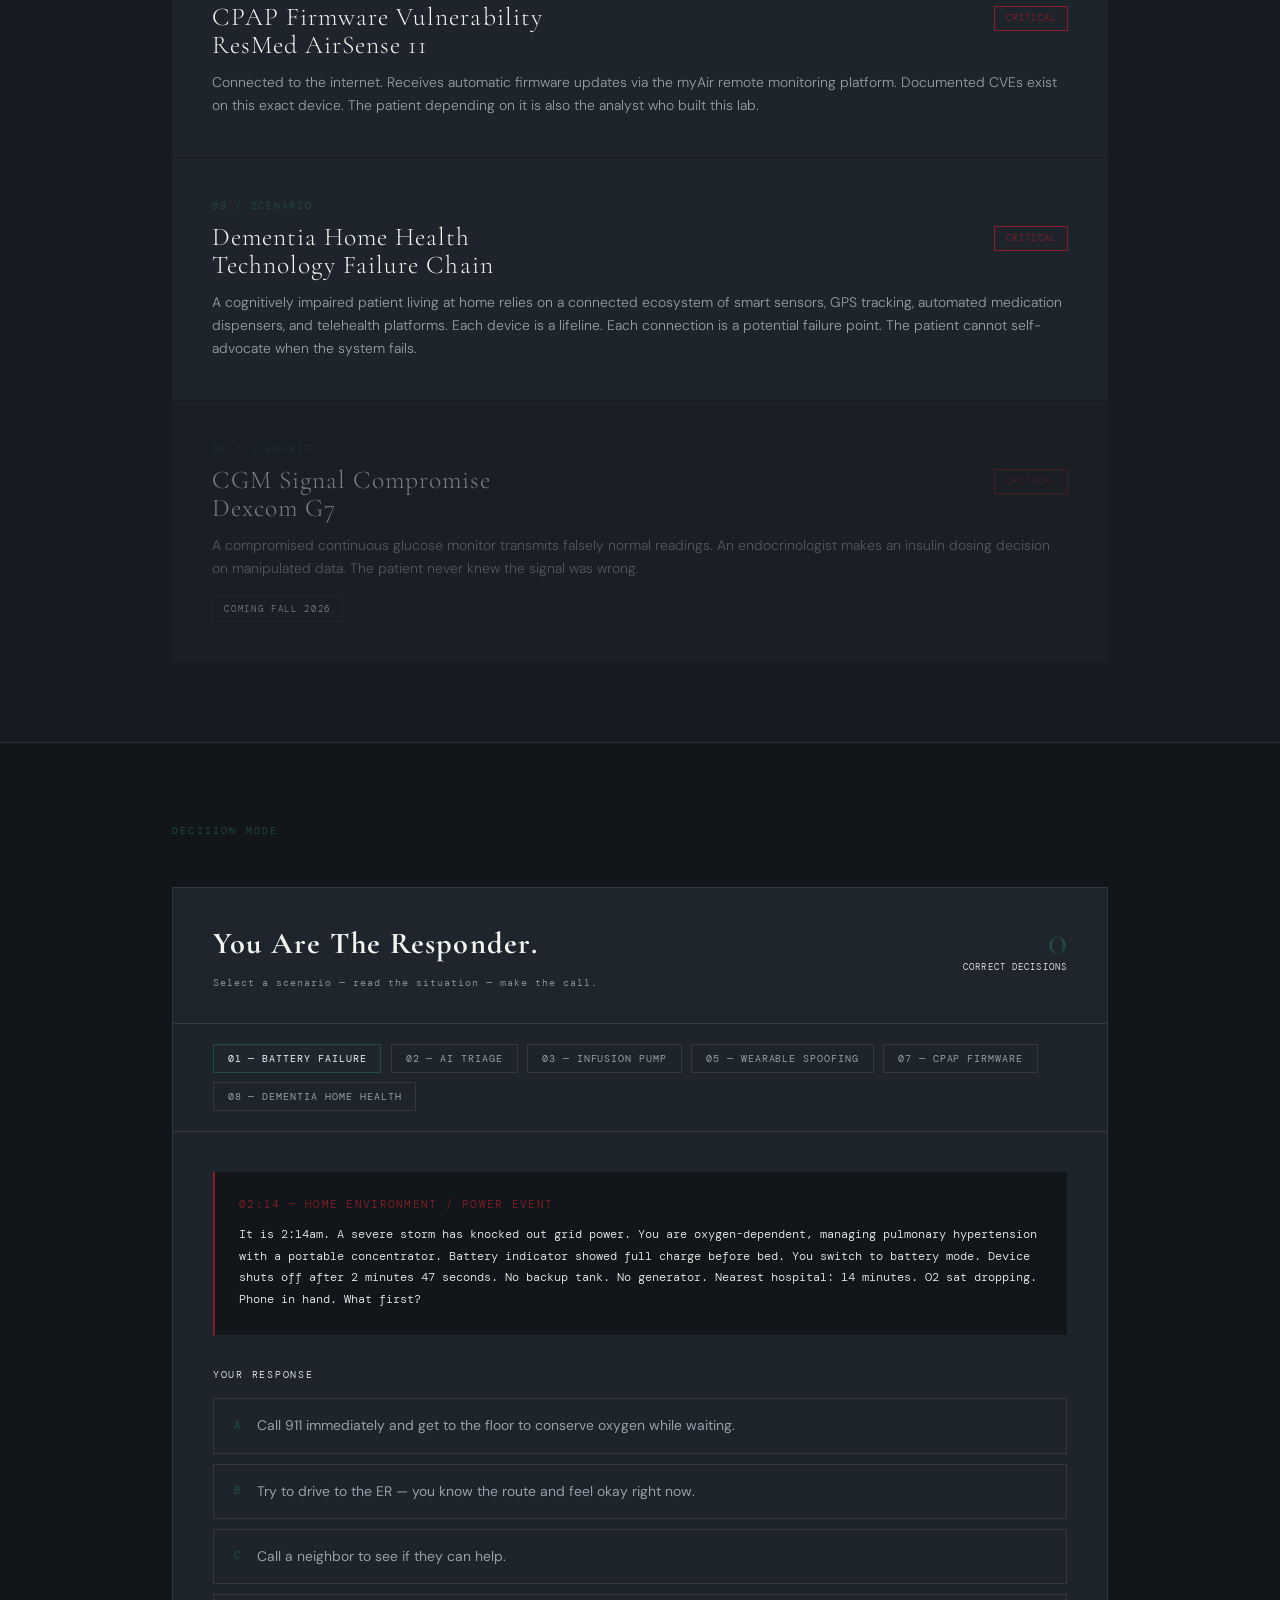
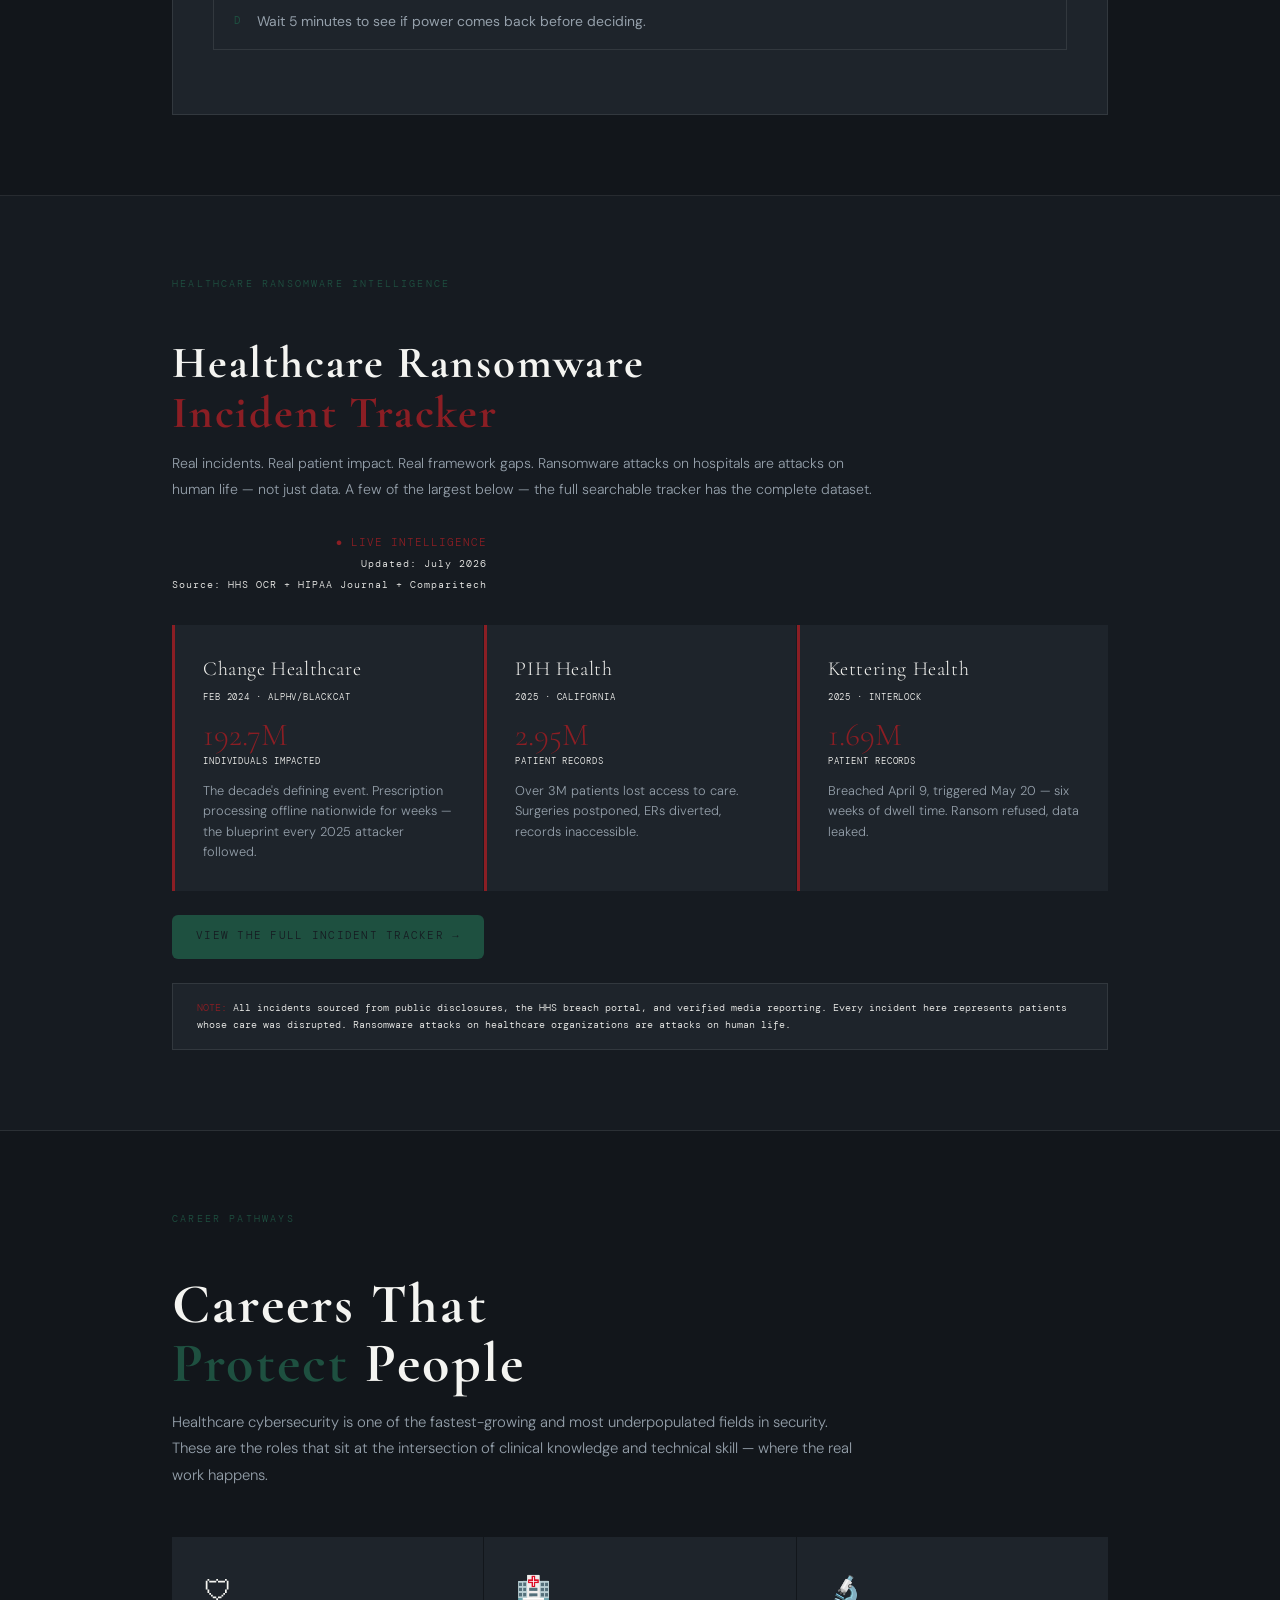
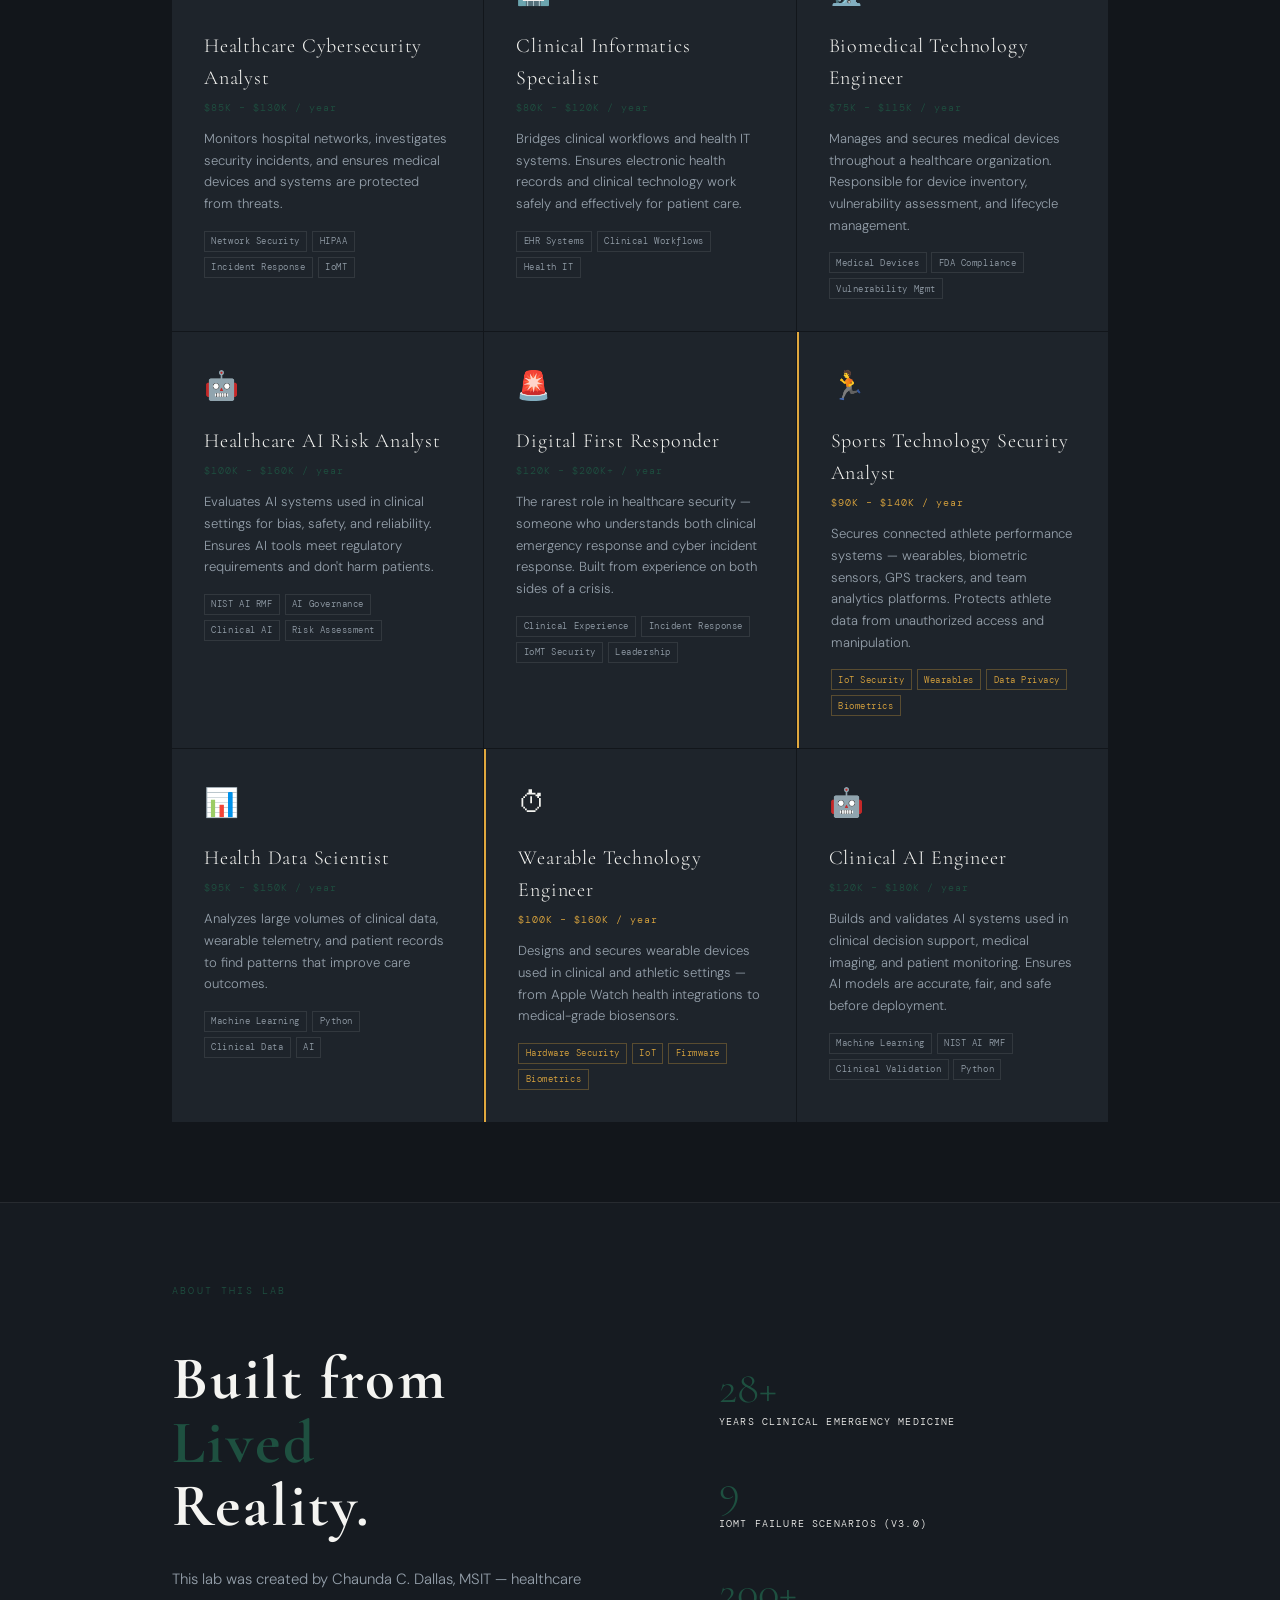
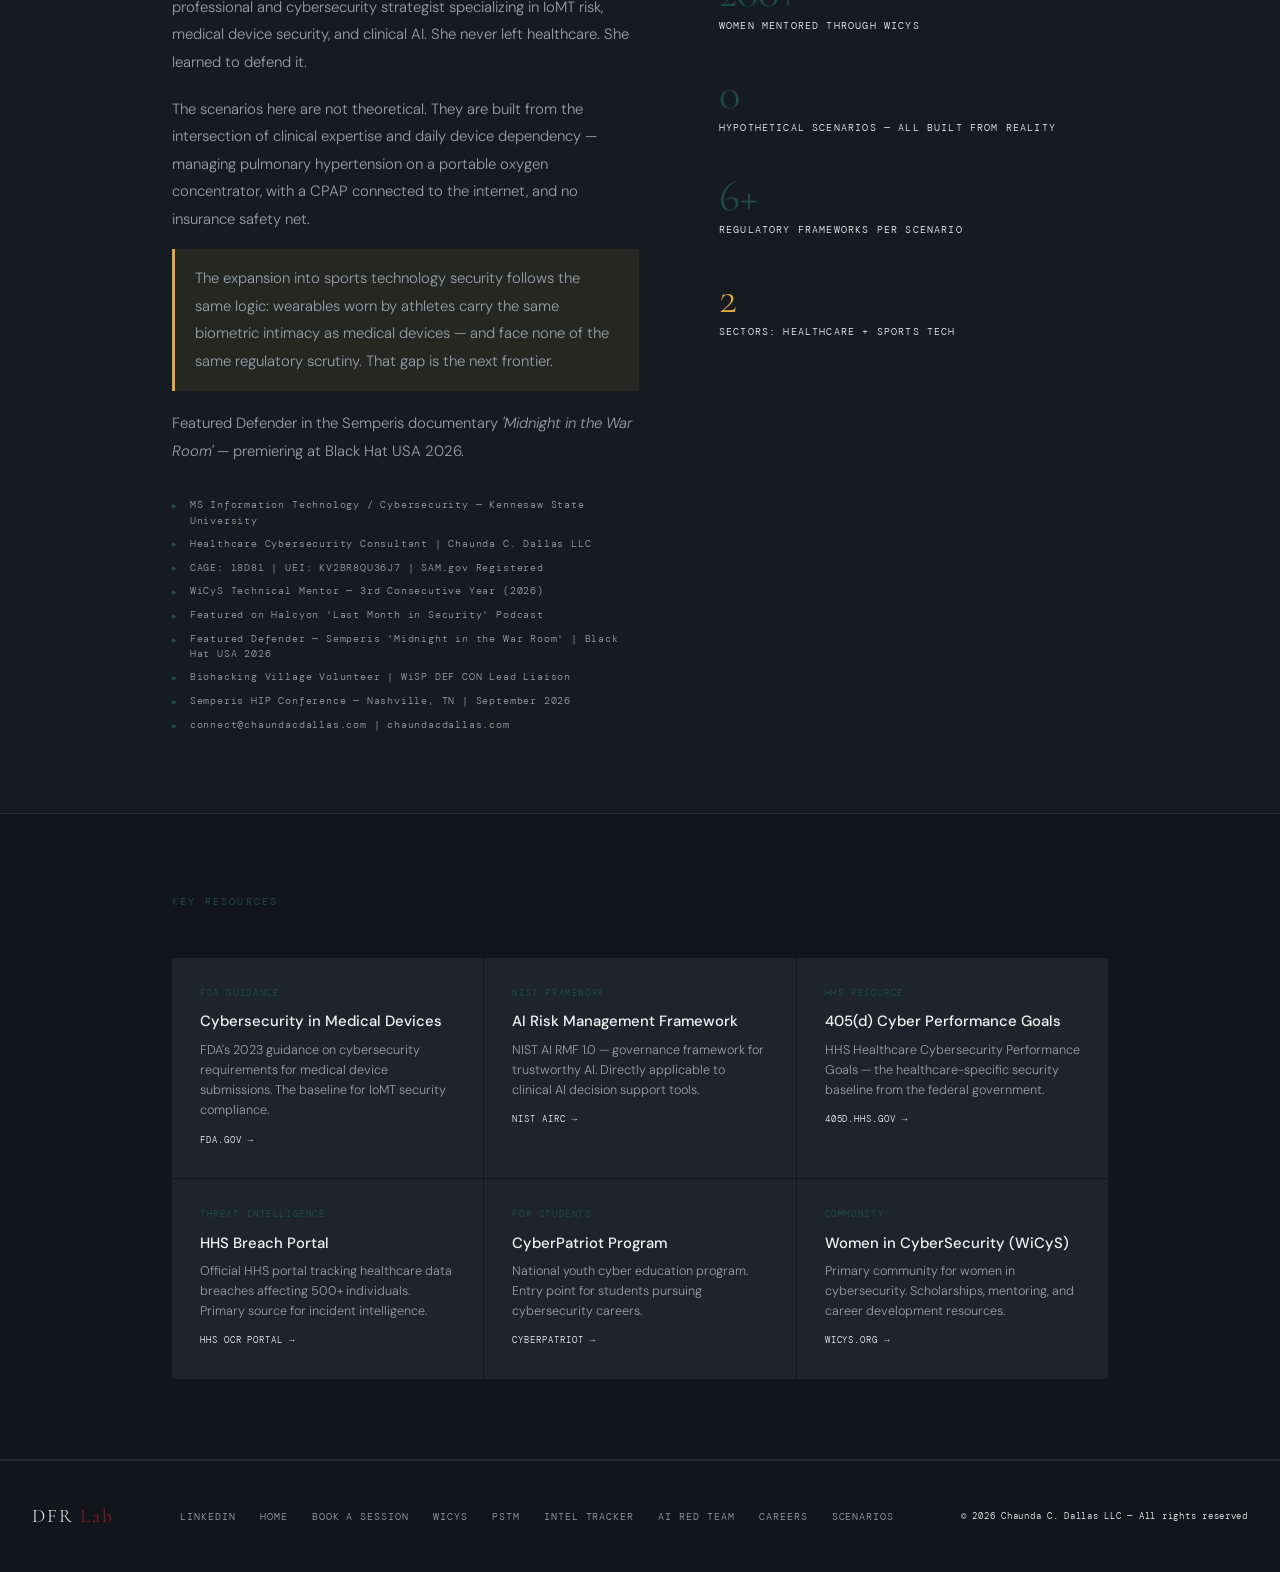
==== commit 4be47d3a: "Add files via upload" ====
--- a/index.html
+++ b/index.html
@@ -248,10 +248,11 @@
 <nav>
   <div class="nav-brand">DFR <span>Lab</span></div>
   <ul class="nav-links">
+    <li><a href="/pstm">PSTM</a></li>
     <li><a href="#scenarios">Scenarios</a></li>
     <li><a href="#decision">Decision Mode</a></li>
     <li><a href="#tracker">Intel Tracker</a></li>
-    <li><a href="ai-red-team.html">AI Red Team</a></li>
+    <li><a href="/ai-red-team">AI Red Team</a></li>
     <li><a href="#careers">Career Paths</a></li>
     <li><a href="#resources">Resources</a></li>
     <li><a href="#about">About</a></li>
@@ -576,7 +577,7 @@
         <div class="teaser-desc">Breached April 9, triggered May 20 — six weeks of dwell time. Ransom refused, data leaked.</div>
       </div>
     </div>
-    <a class="tracker-cta" href="tracker.html">View the full Incident Tracker &rarr;</a>
+    <a class="tracker-cta" href="/tracker">View the full Incident Tracker &rarr;</a>
     <div class="tracker-note"><span>NOTE:</span> All incidents sourced from public disclosures, the HHS breach portal, and verified media reporting. Every incident here represents patients whose care was disrupted. Ransomware attacks on healthcare organizations are attacks on human life.</div>
   </div>
 </section>
@@ -673,8 +674,9 @@
     <a href="https://chaundacdallas.com" target="_blank" rel="noopener">Home</a>
     <a href="https://chaundacdallas.com/book" target="_blank" rel="noopener">Book a Session</a>
     <a href="https://chaundacdallas.com/wicys" target="_blank" rel="noopener">WiCyS</a>
-    <a href="tracker.html">Intel Tracker</a>
-    <a href="ai-red-team.html">AI Red Team</a>
+    <a href="/pstm">PSTM</a>
+    <a href="/tracker">Intel Tracker</a>
+    <a href="/ai-red-team">AI Red Team</a>
     <a href="#careers">Careers</a>
     <a href="#scenarios">Scenarios</a>
   </div>
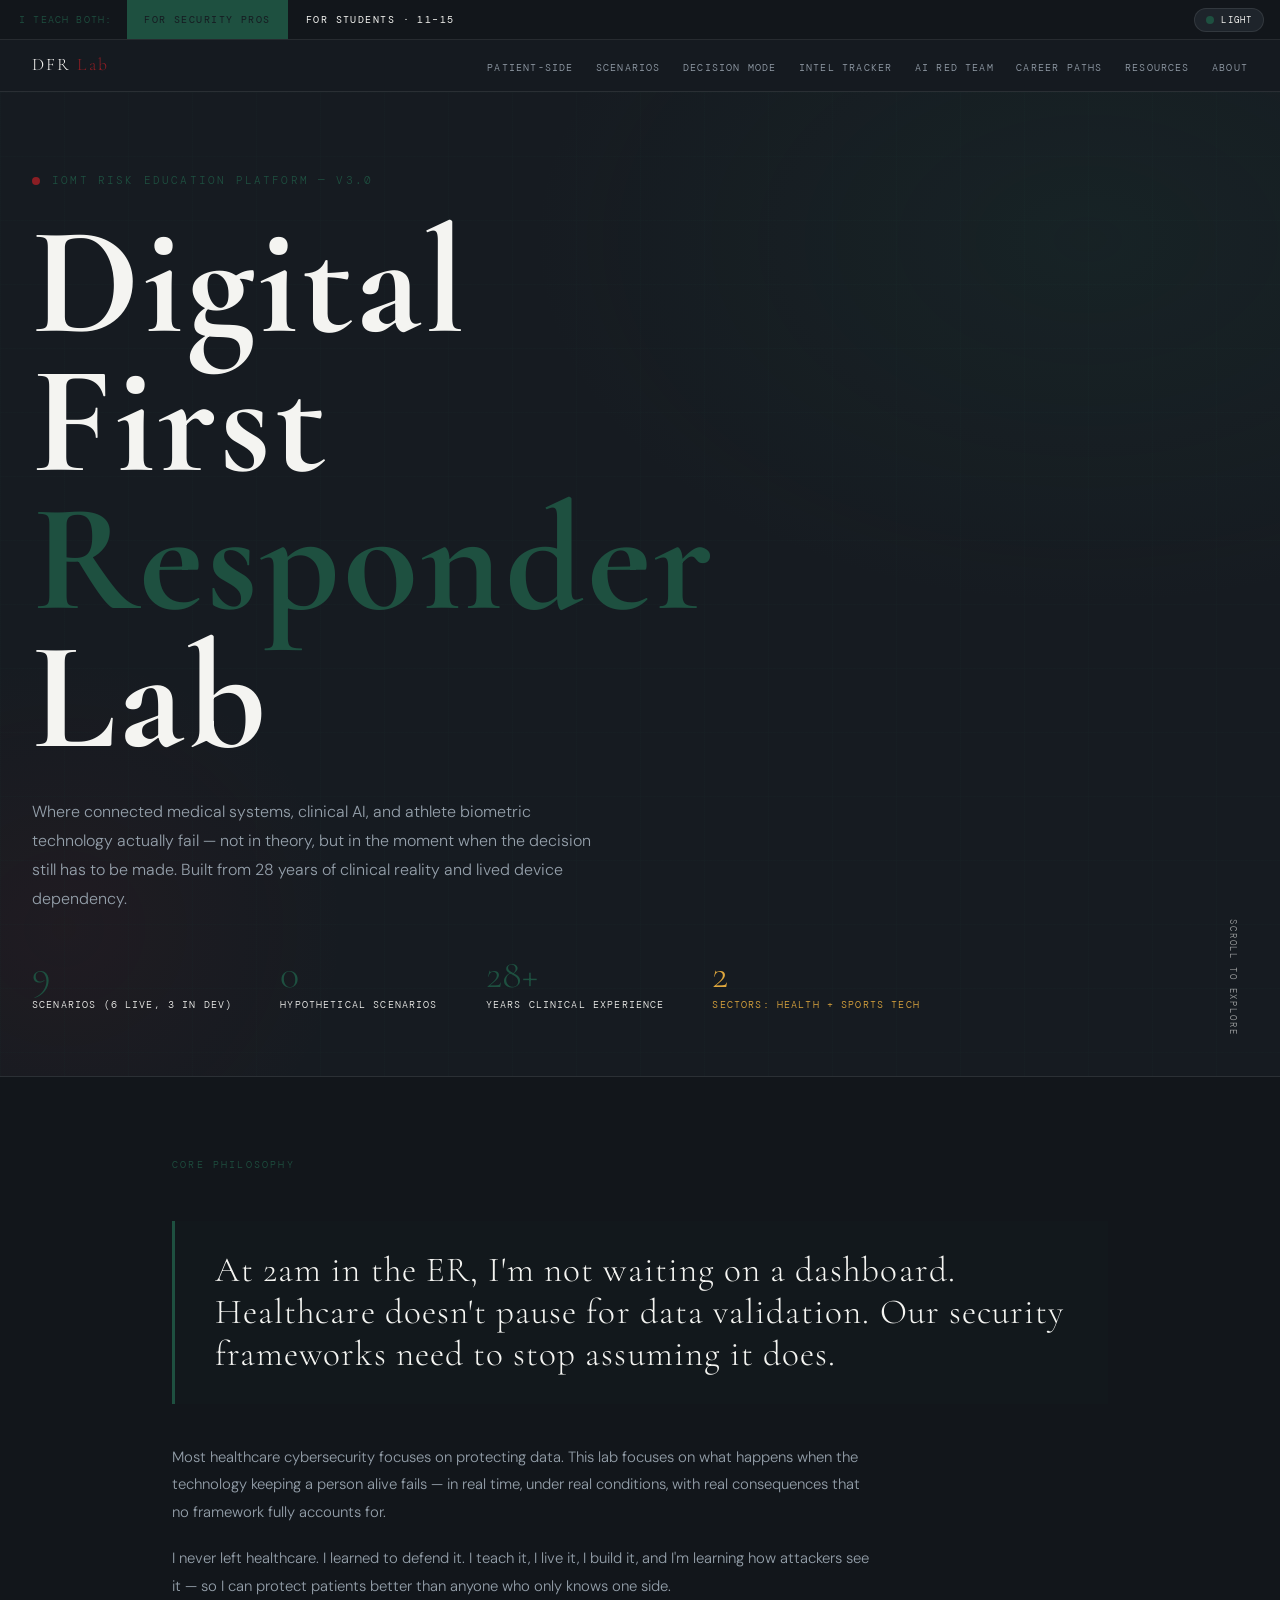
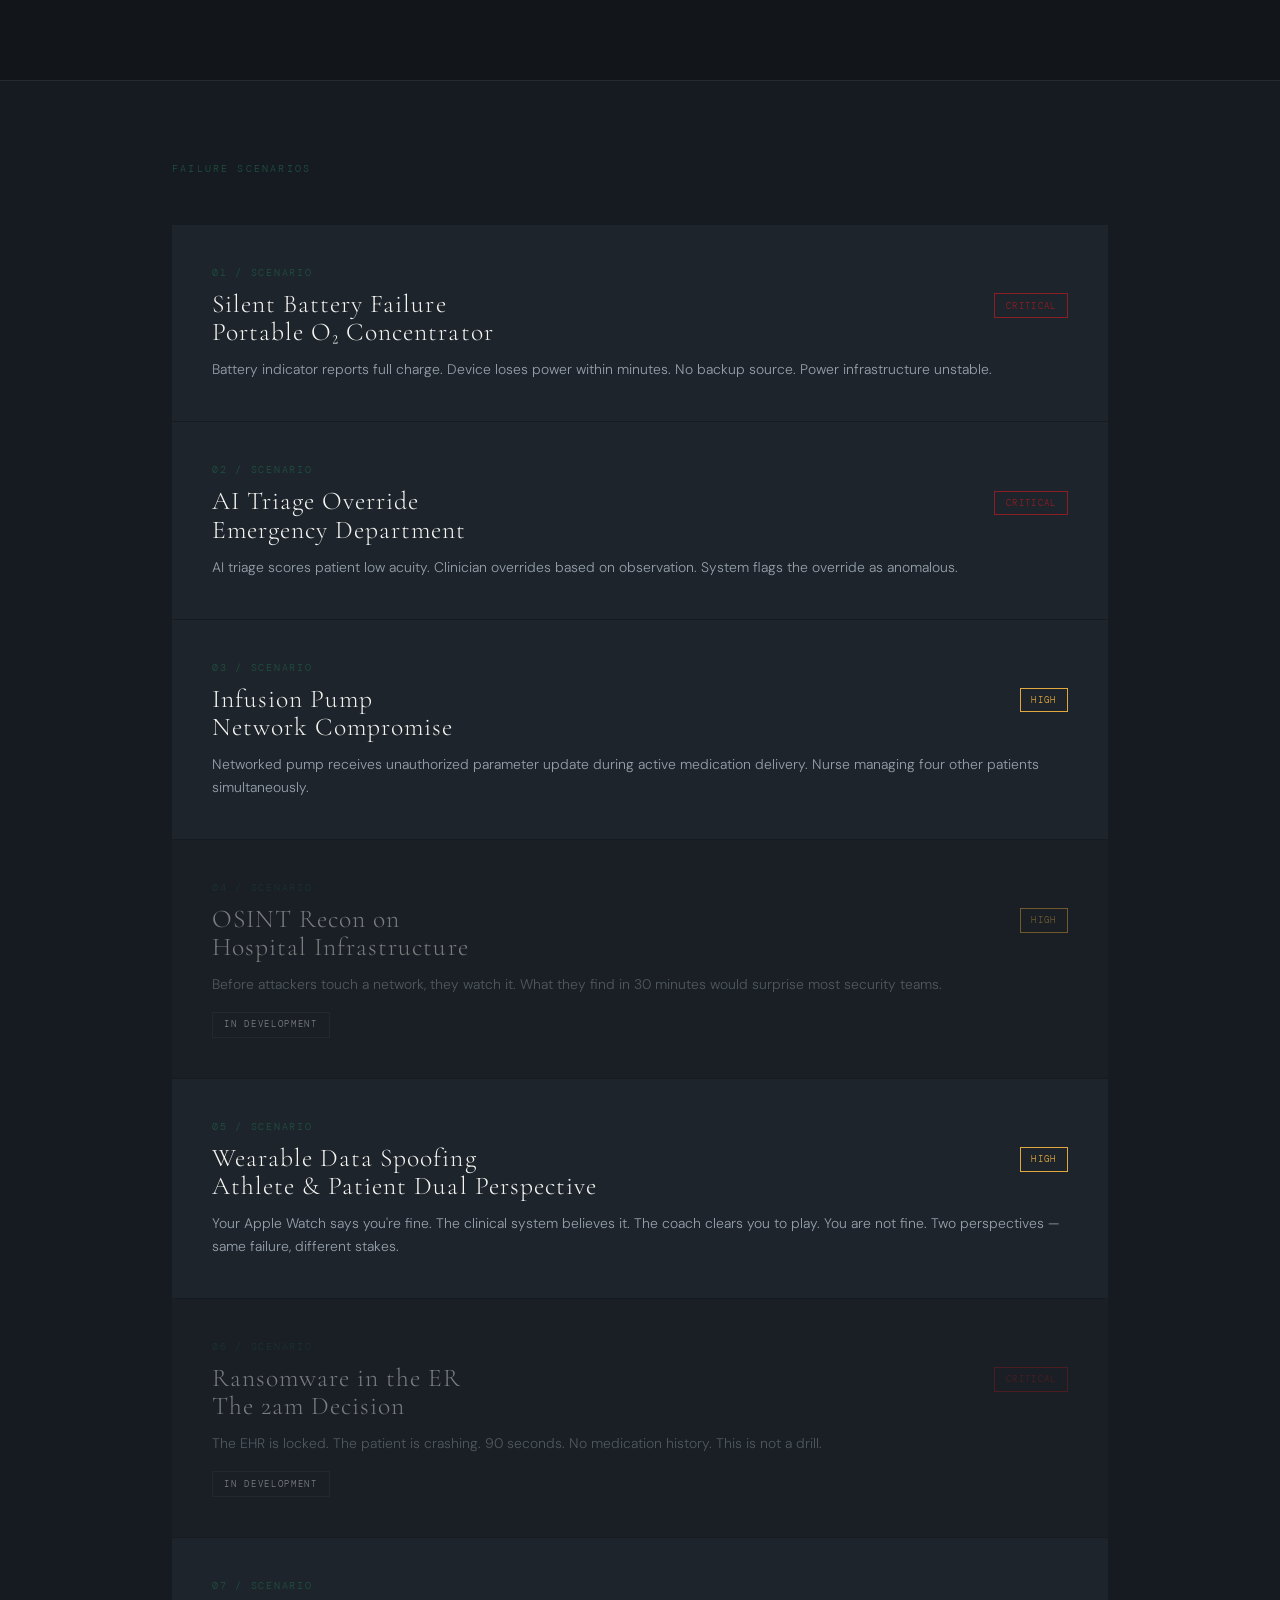
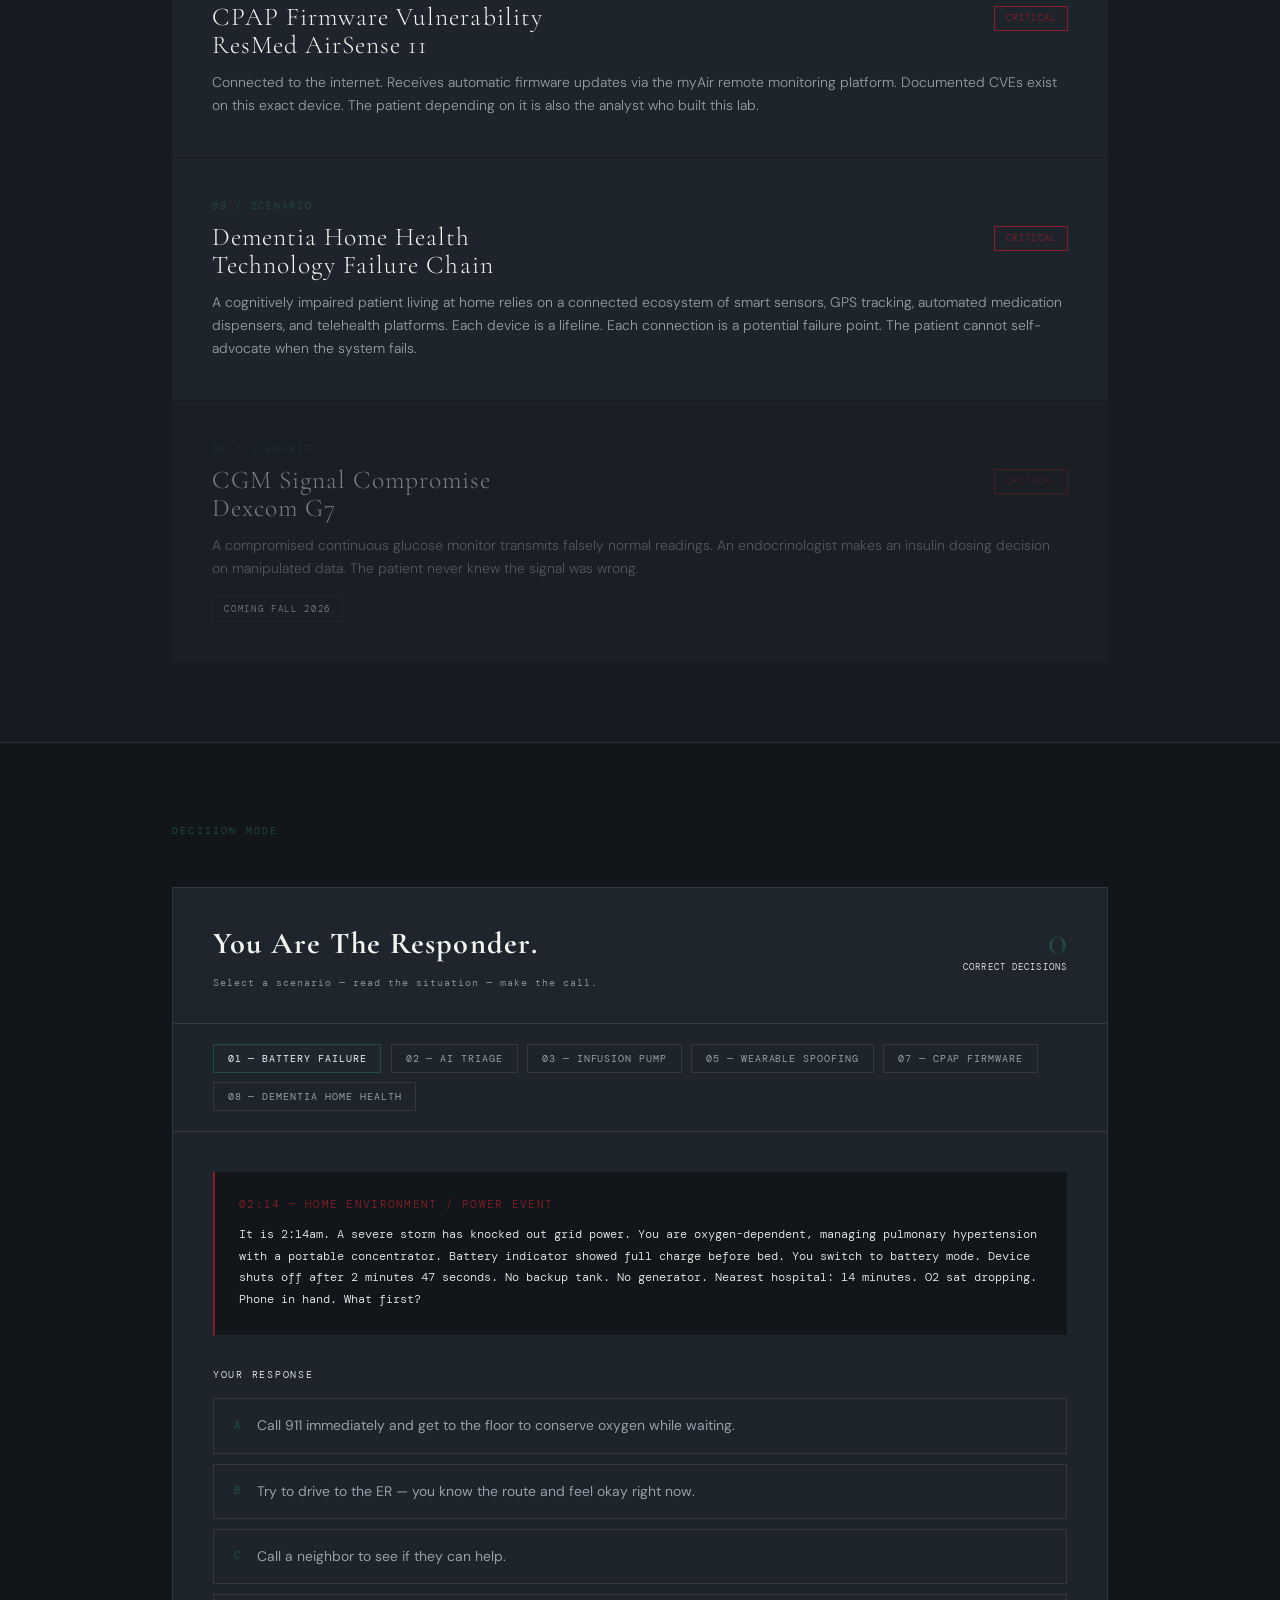
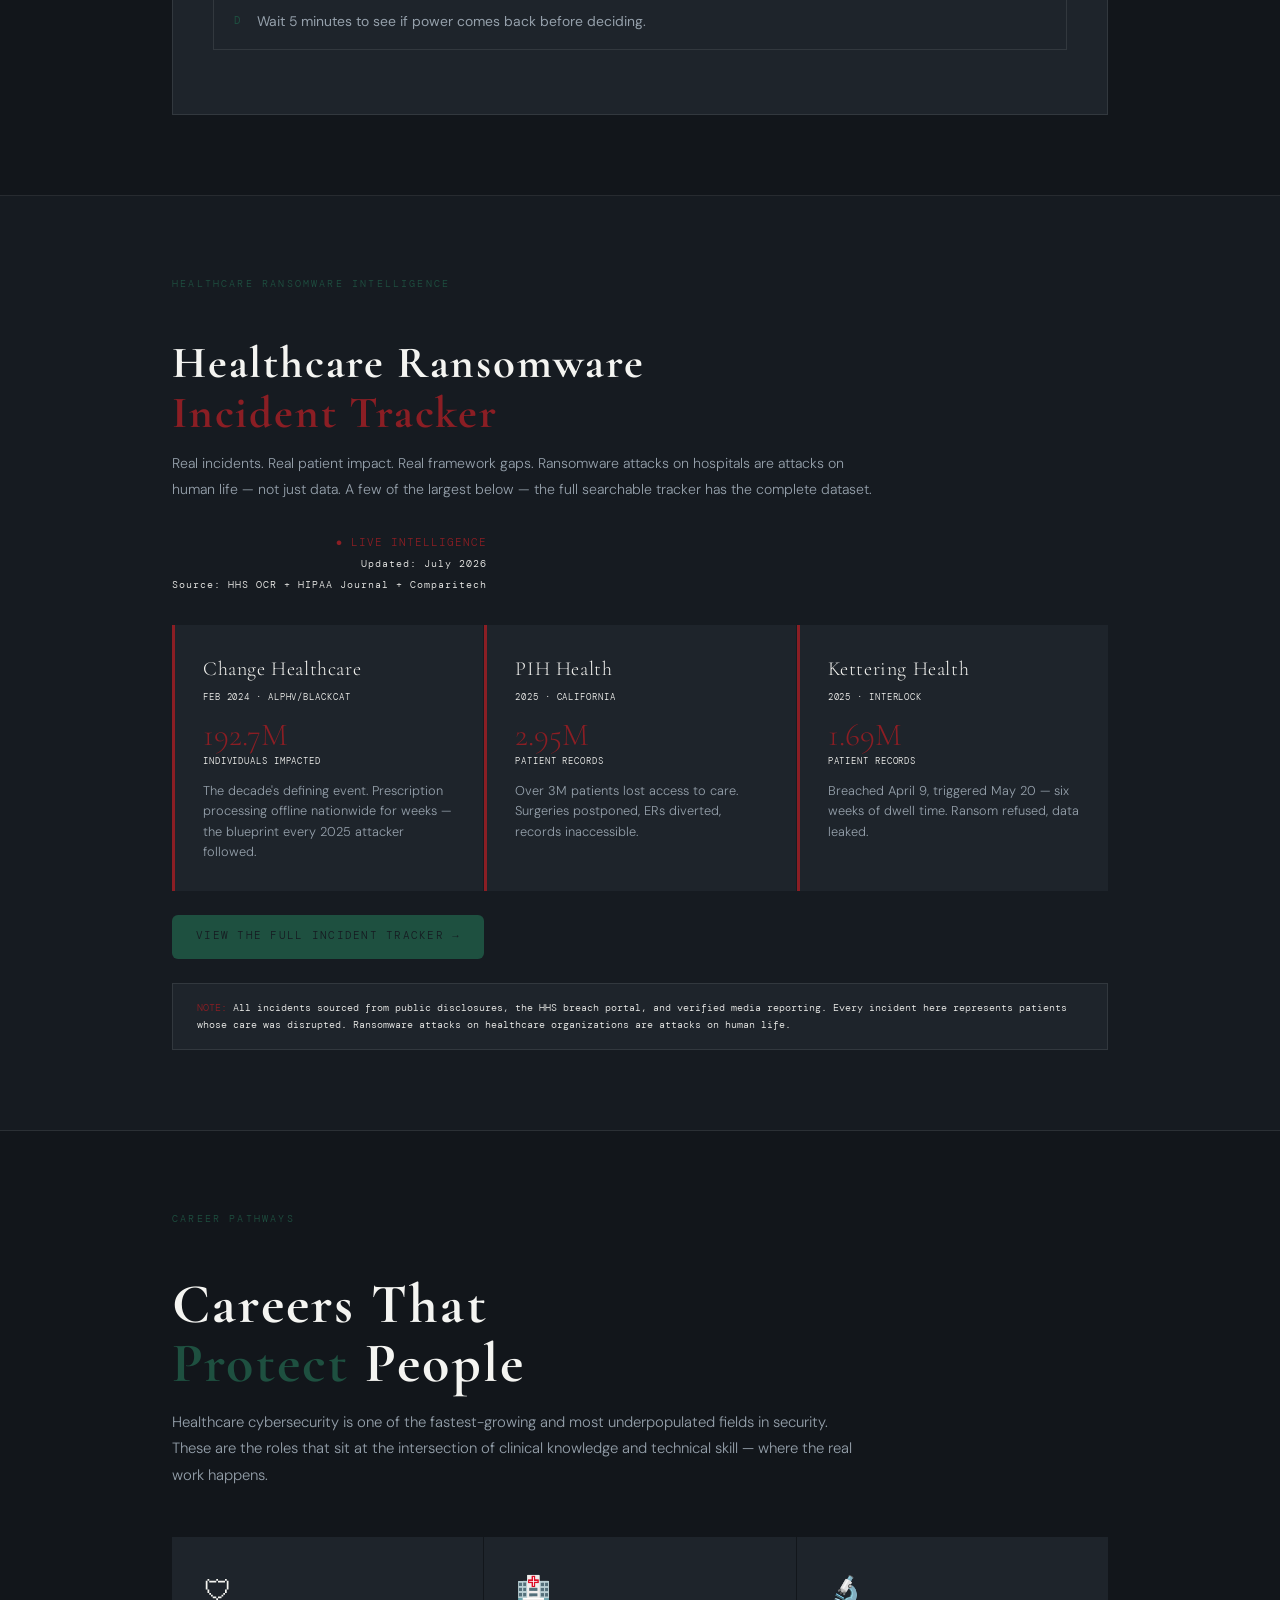
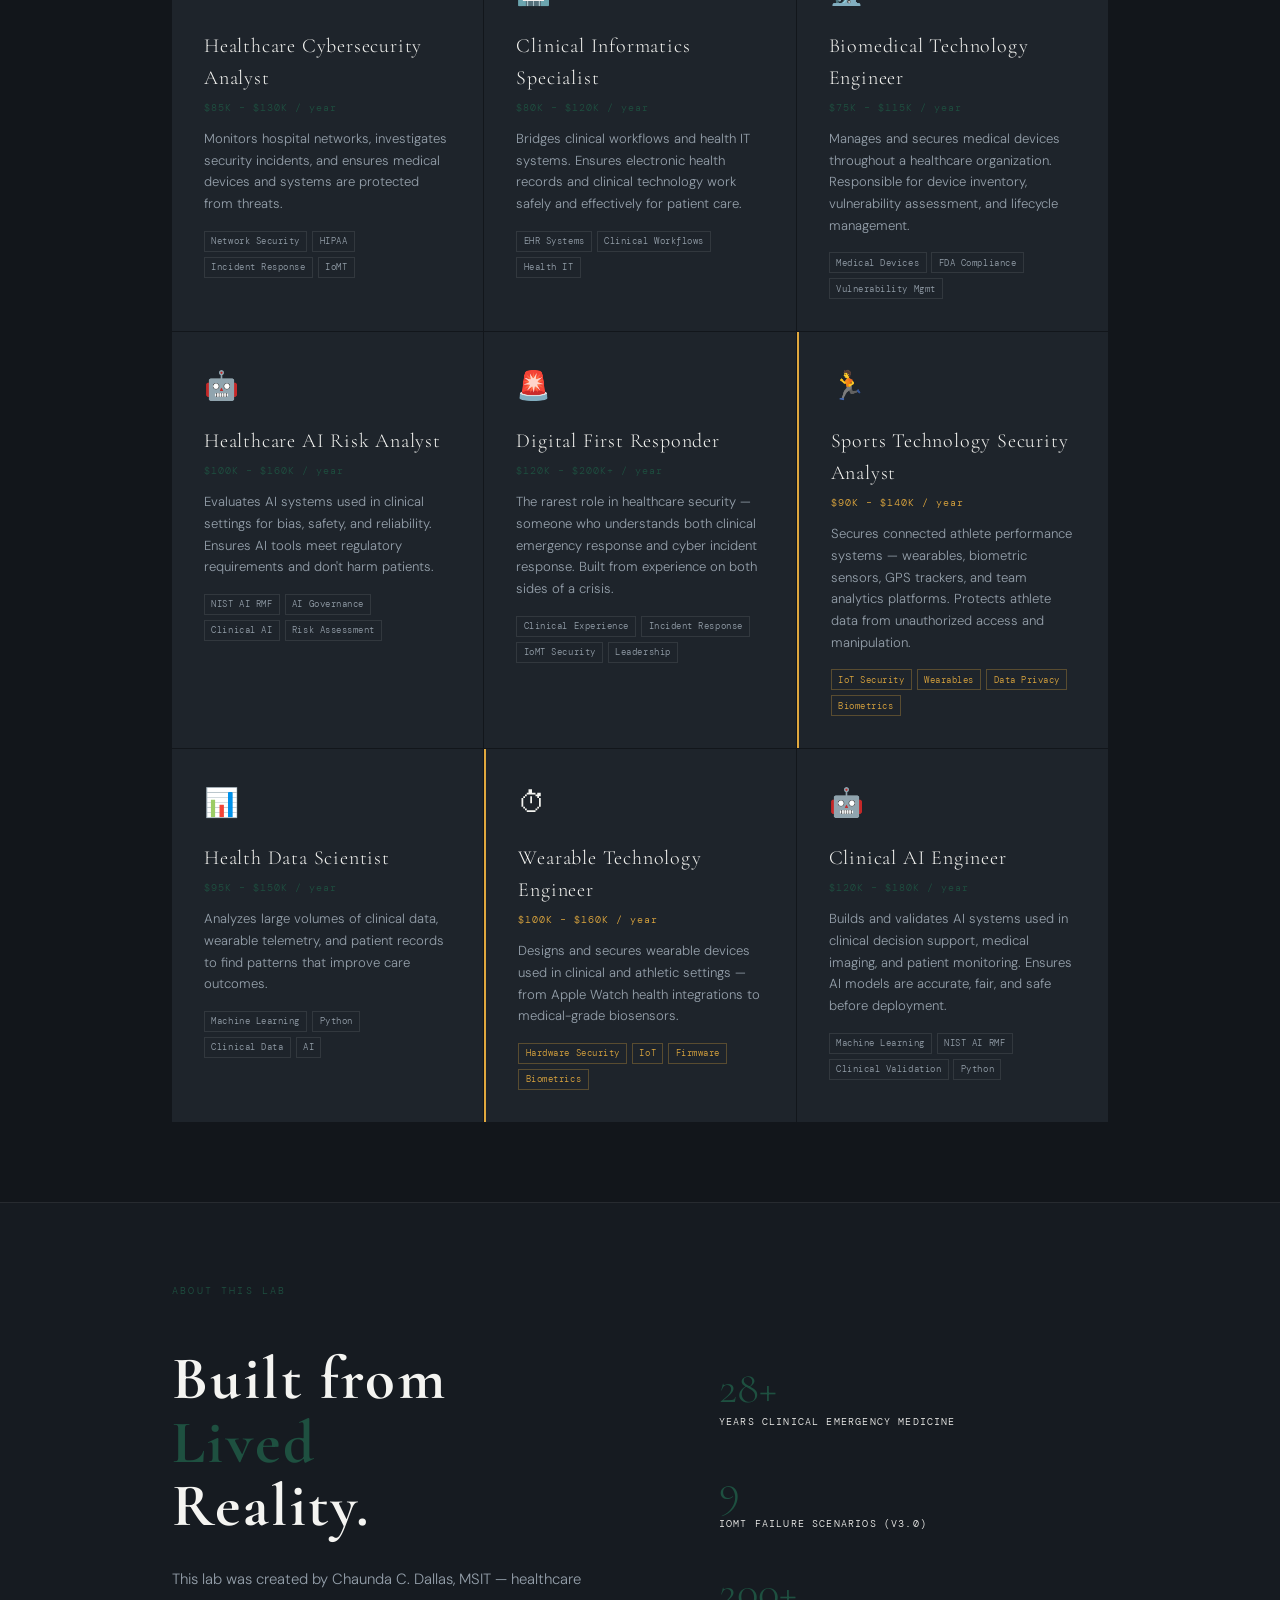
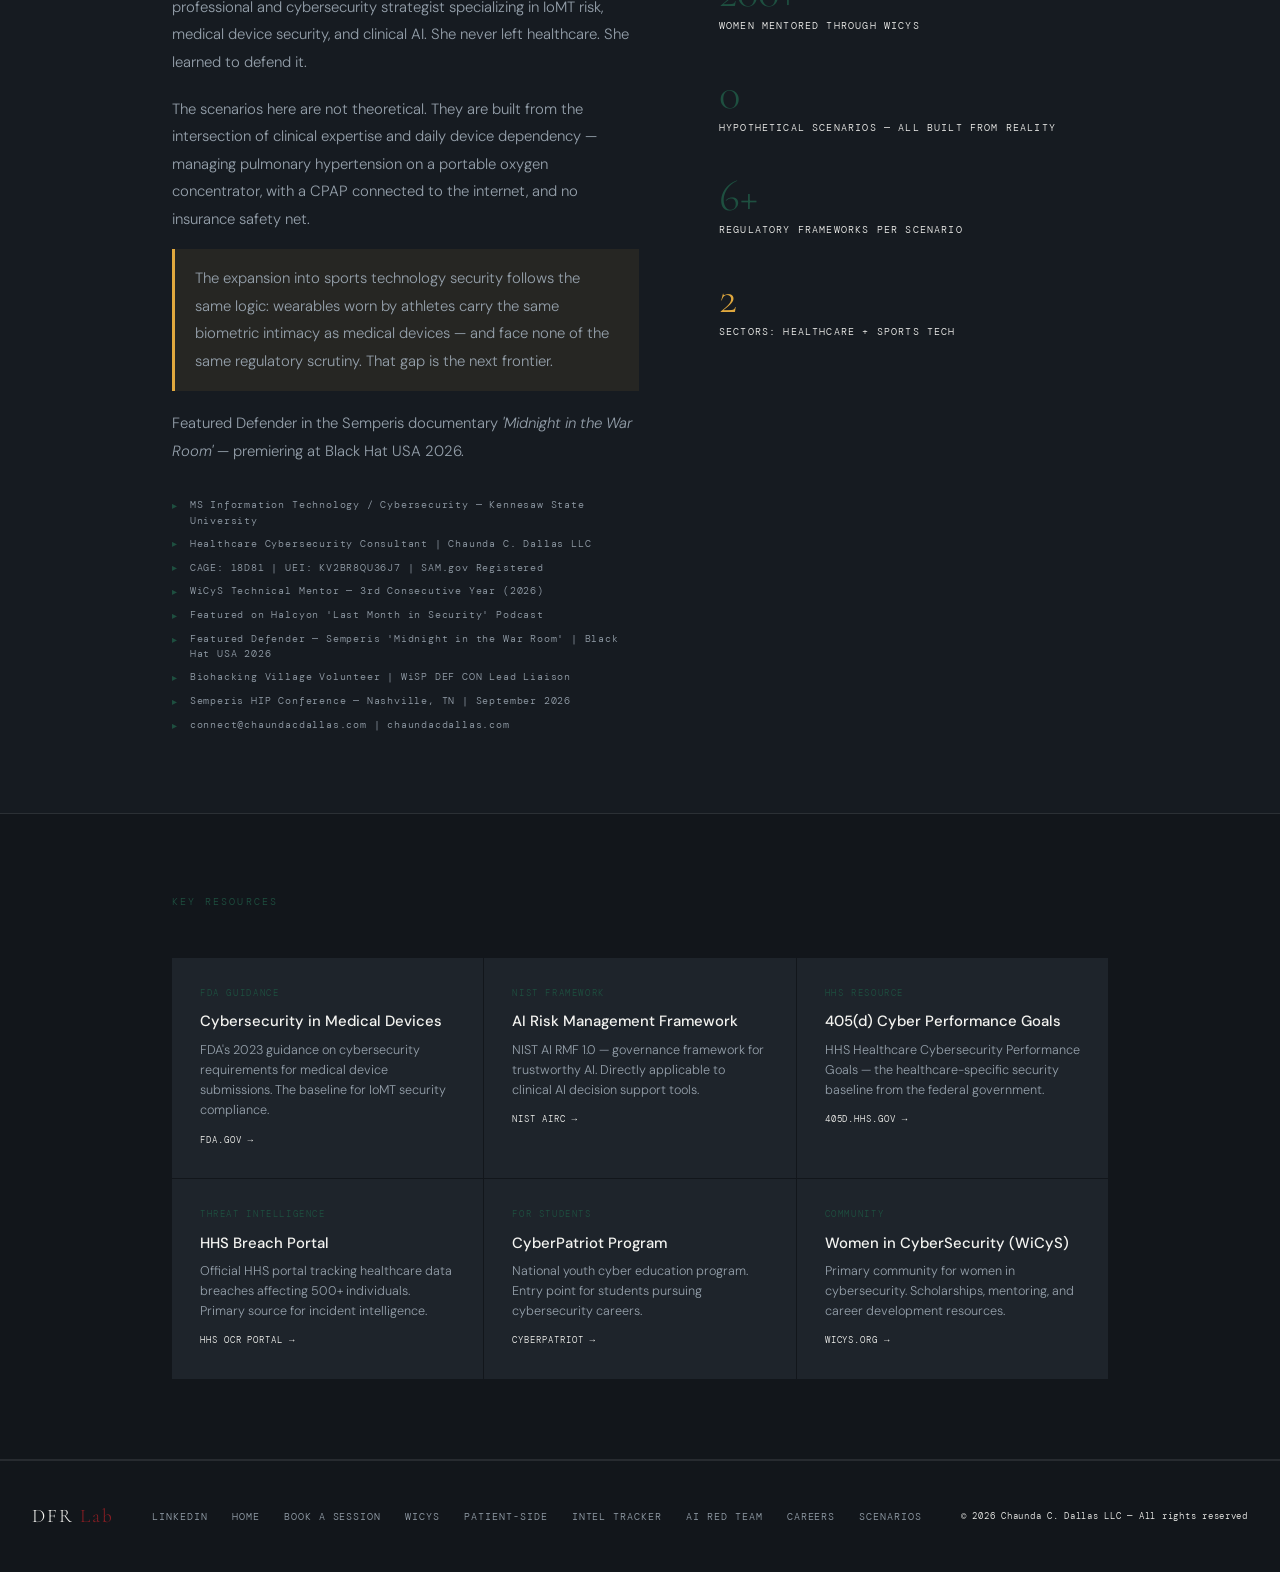
==== commit a88bada6: "Rename PSTM link to Patient-Side in navigation" ====
--- a/index.html
+++ b/index.html
@@ -248,7 +248,7 @@
 <nav>
   <div class="nav-brand">DFR <span>Lab</span></div>
   <ul class="nav-links">
-    <li><a href="/pstm">PSTM</a></li>
+    <li><a href="/pstm">Patient-Side</a></li>
     <li><a href="#scenarios">Scenarios</a></li>
     <li><a href="#decision">Decision Mode</a></li>
     <li><a href="#tracker">Intel Tracker</a></li>
@@ -674,7 +674,7 @@
     <a href="https://chaundacdallas.com" target="_blank" rel="noopener">Home</a>
     <a href="https://chaundacdallas.com/book" target="_blank" rel="noopener">Book a Session</a>
     <a href="https://chaundacdallas.com/wicys" target="_blank" rel="noopener">WiCyS</a>
-    <a href="/pstm">PSTM</a>
+    <a href="/pstm">Patient-Side</a>
     <a href="/tracker">Intel Tracker</a>
     <a href="/ai-red-team">AI Red Team</a>
     <a href="#careers">Careers</a>
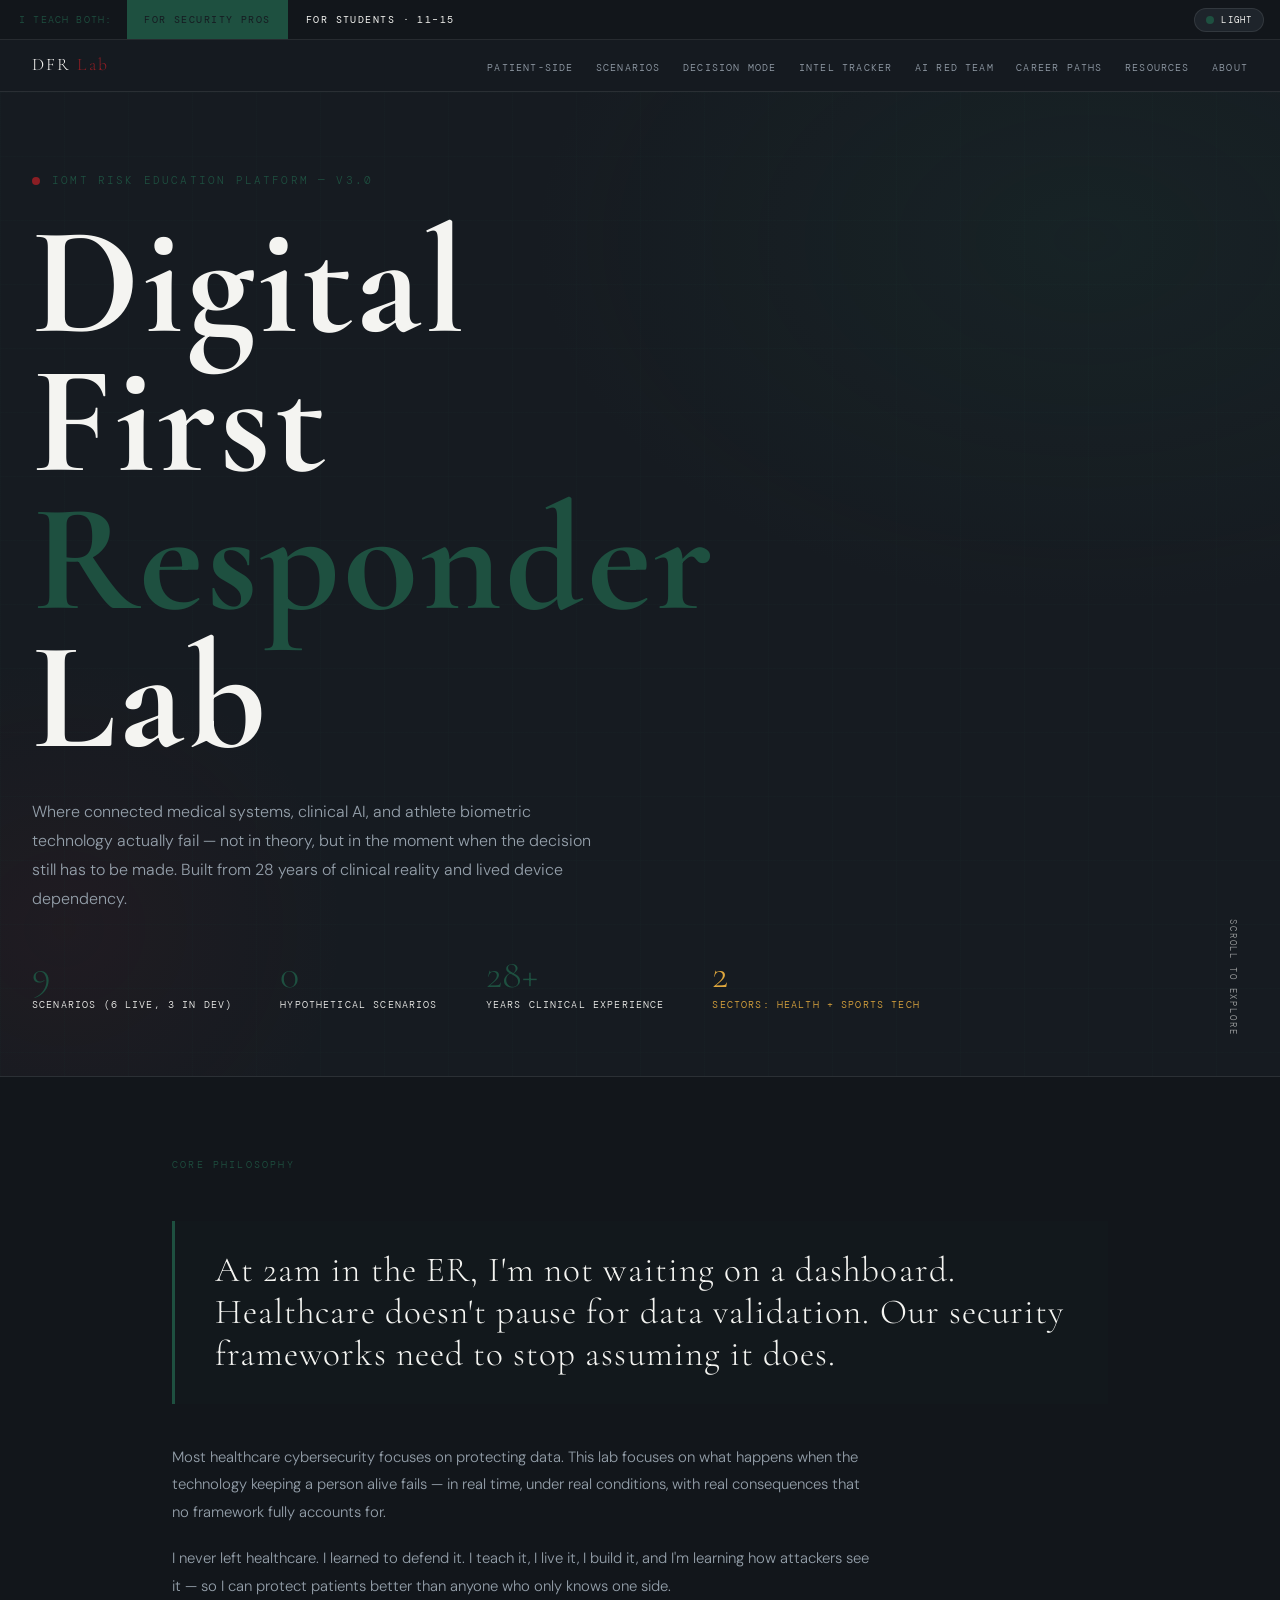
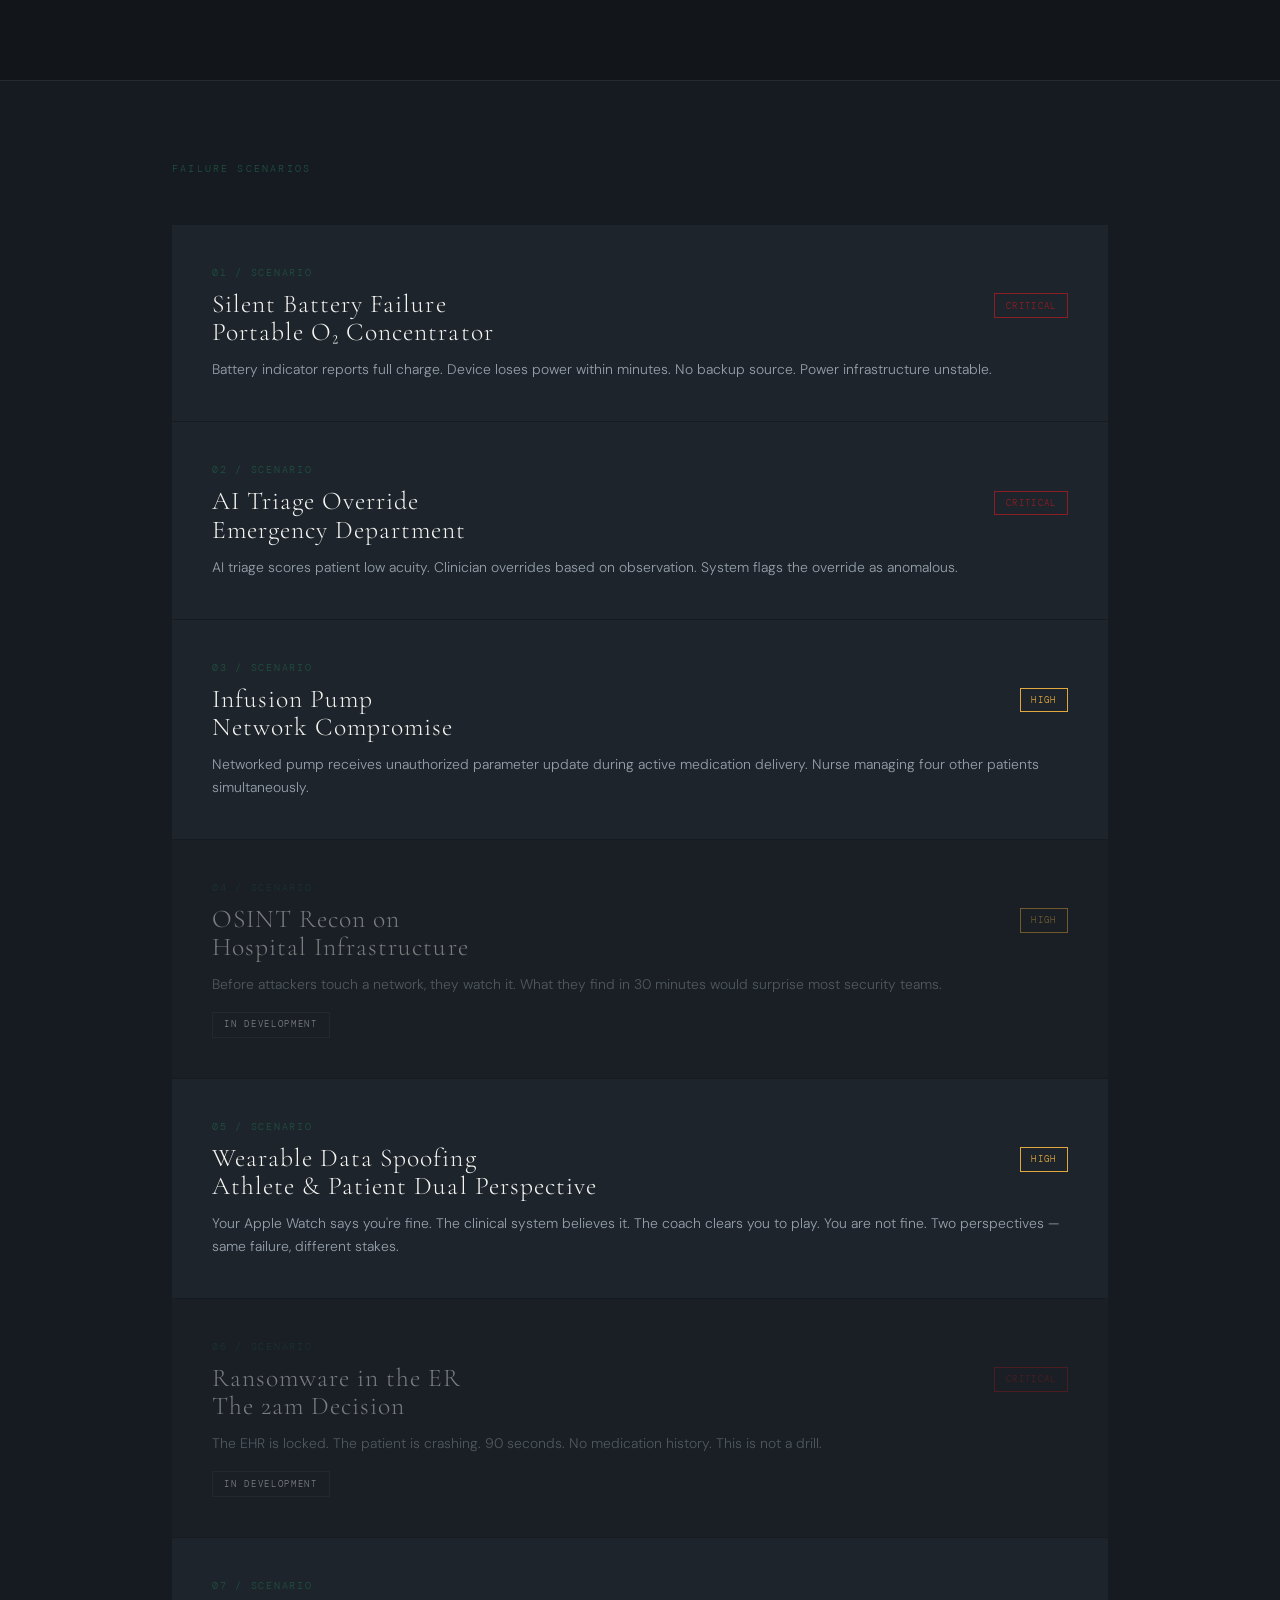
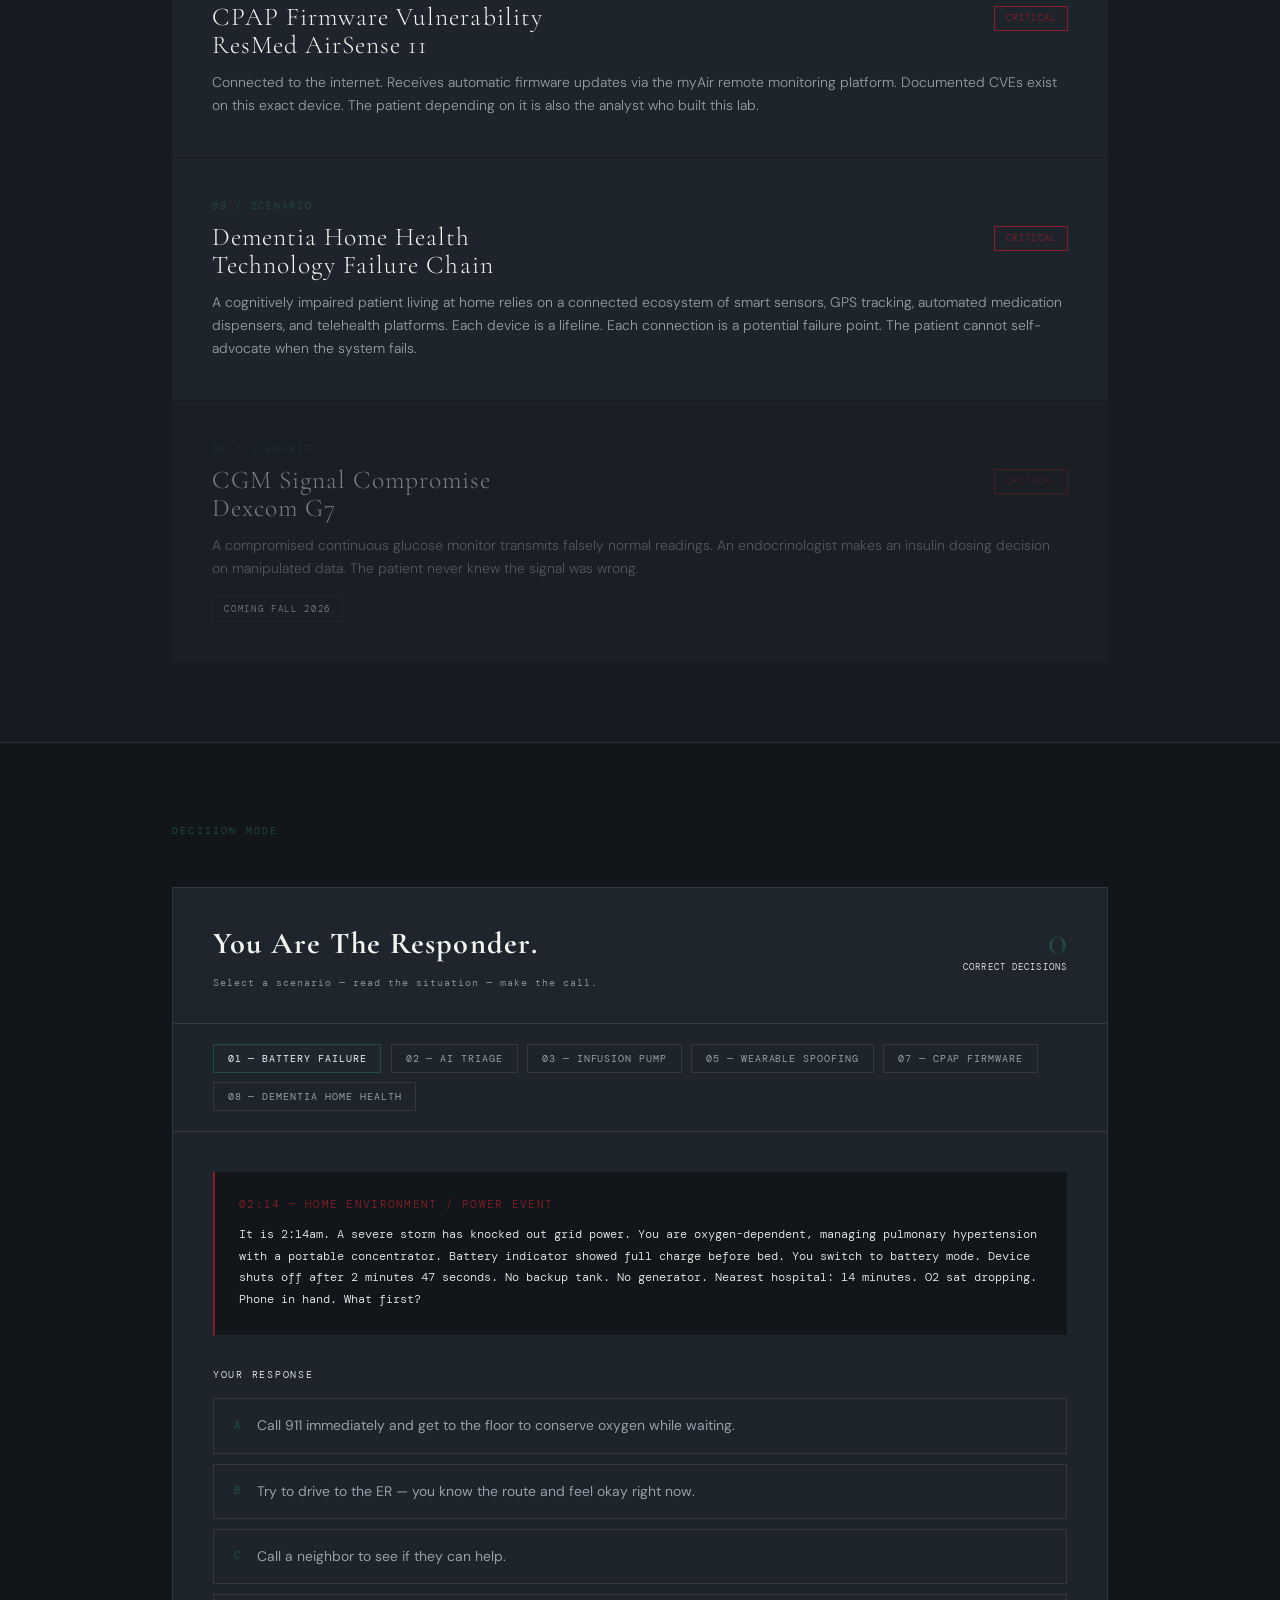
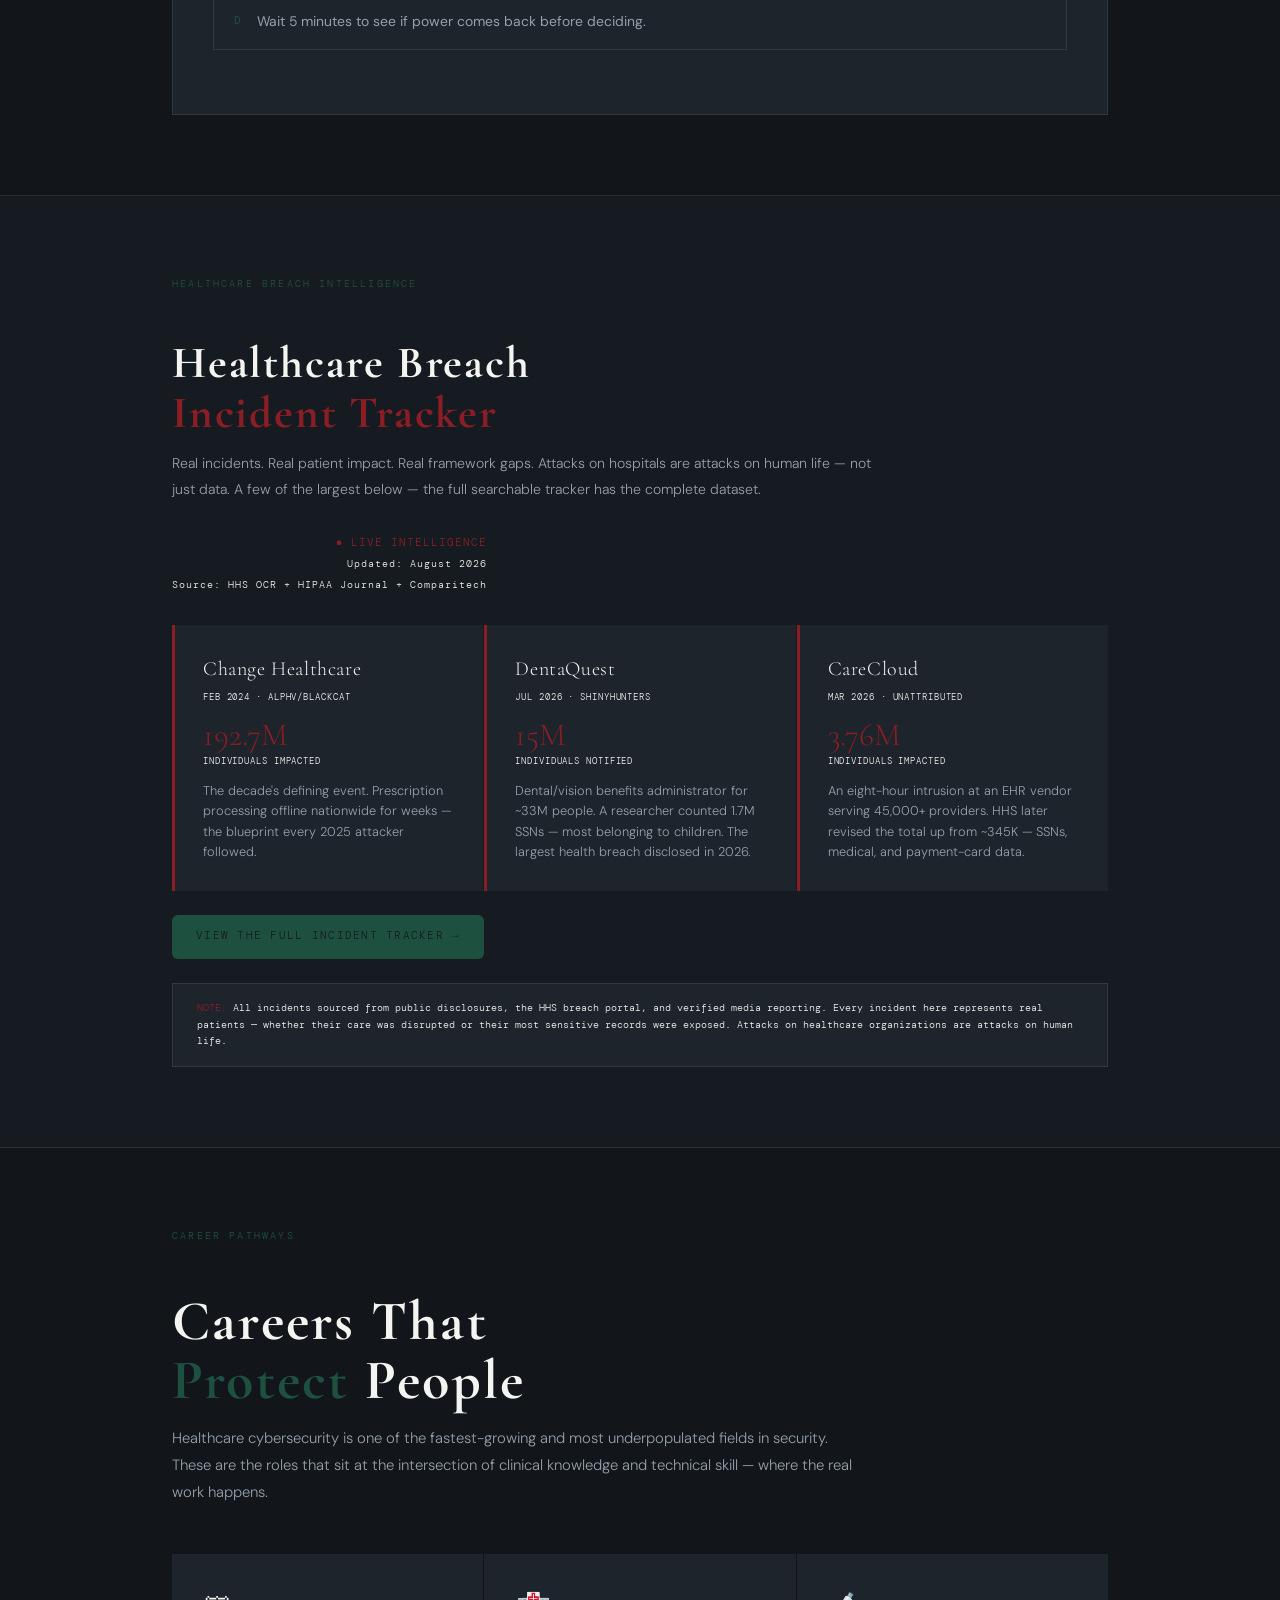
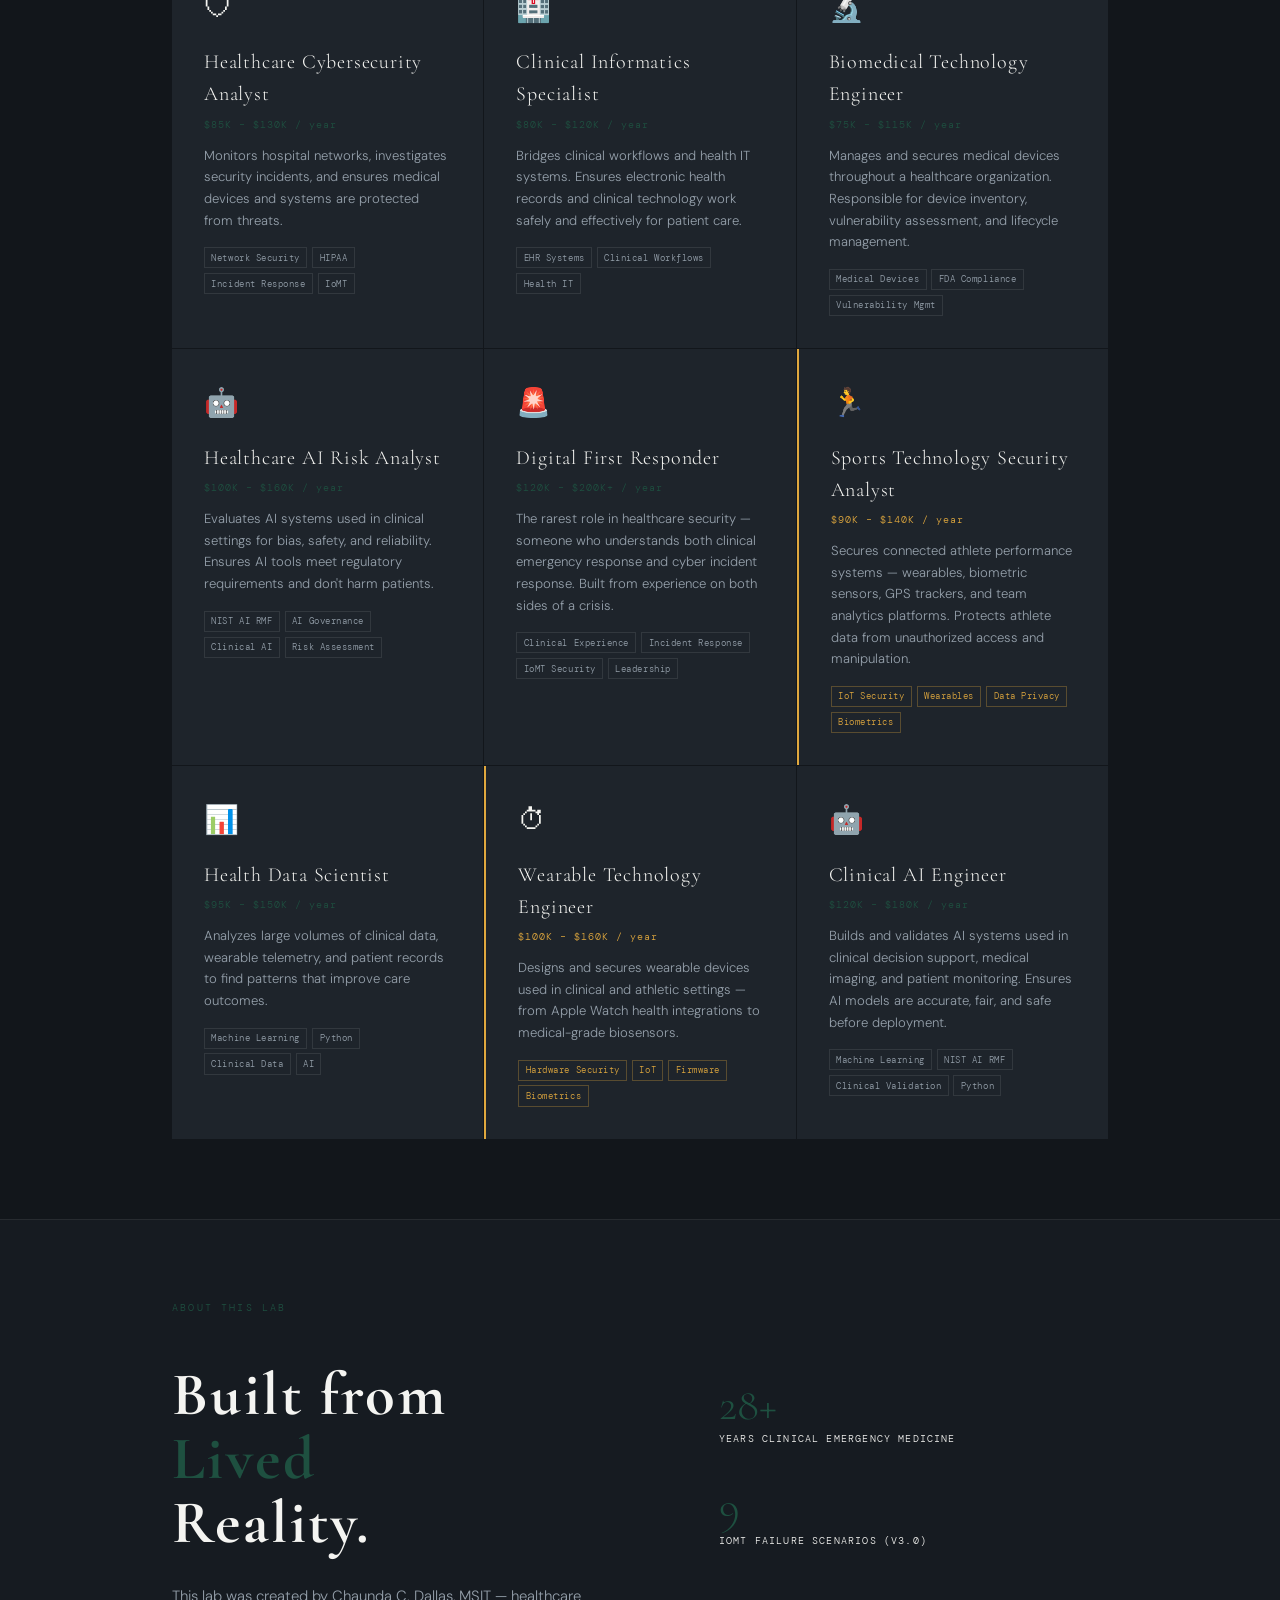
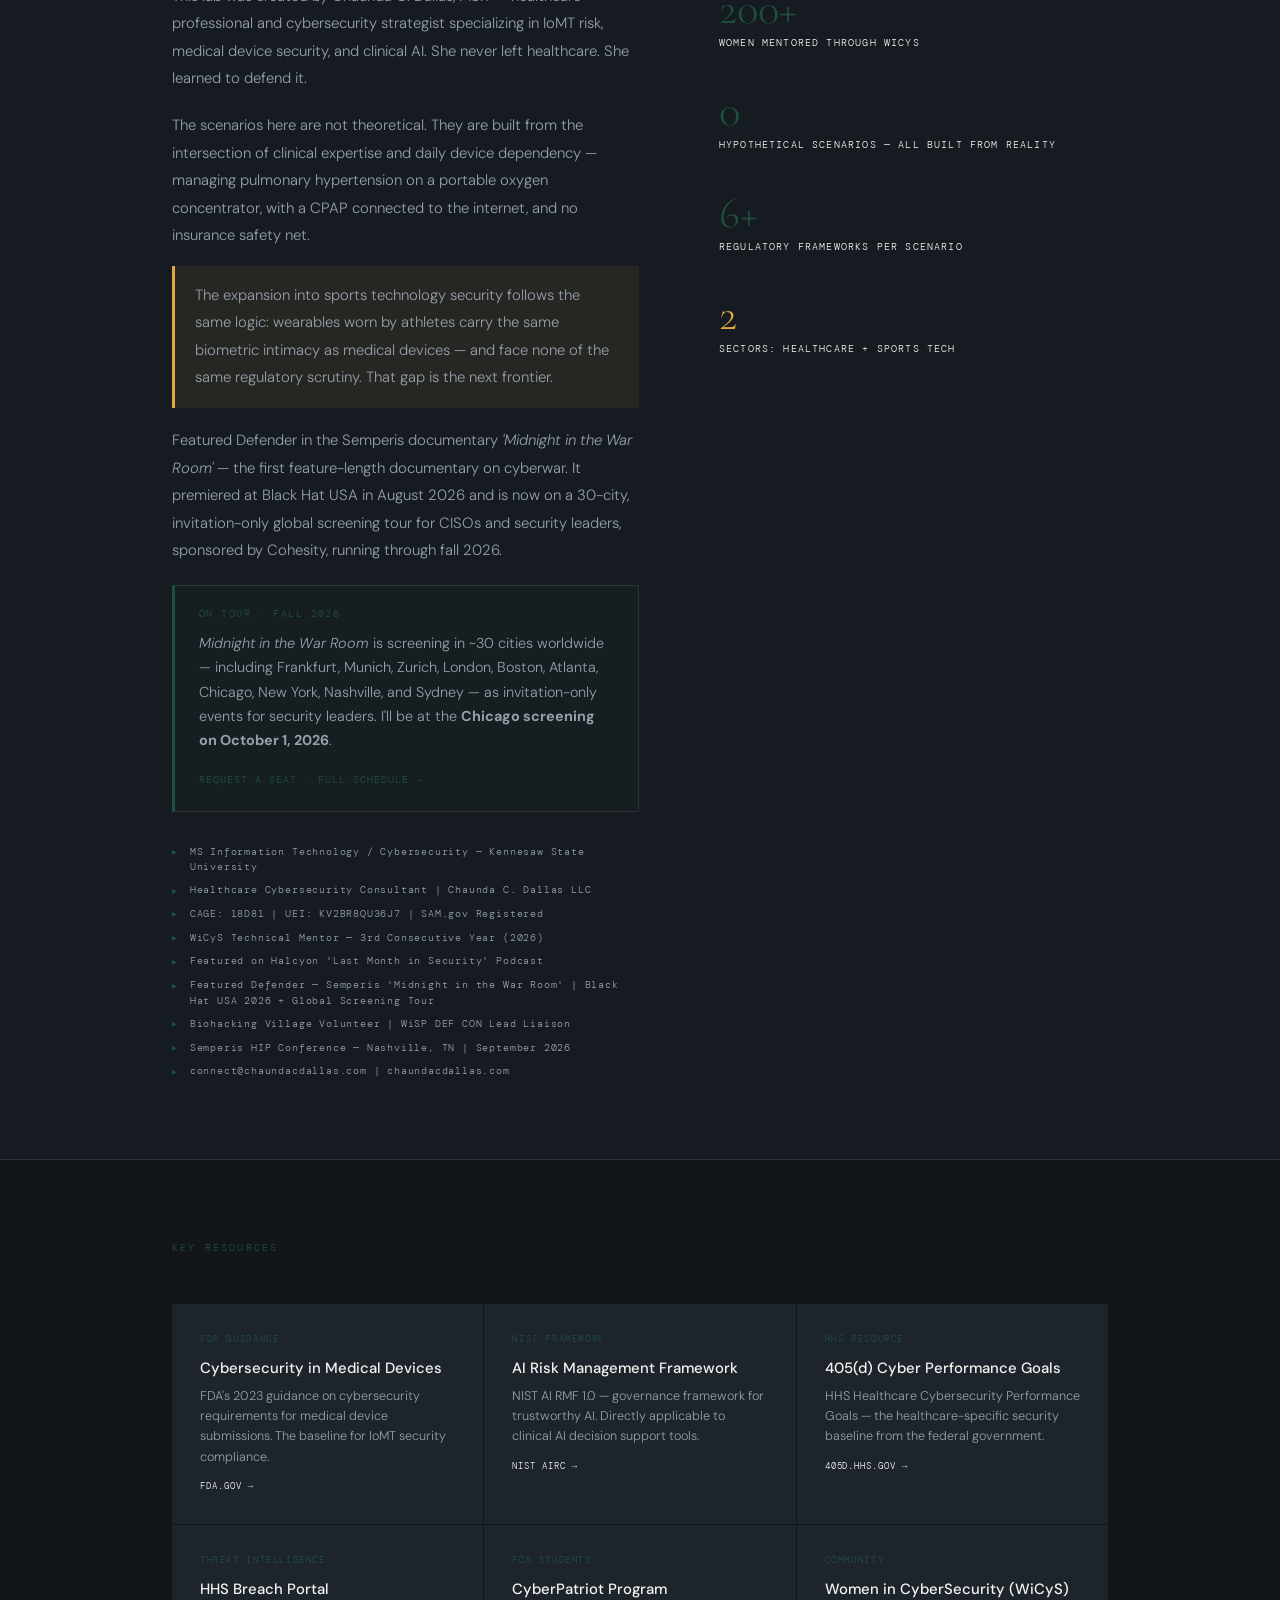
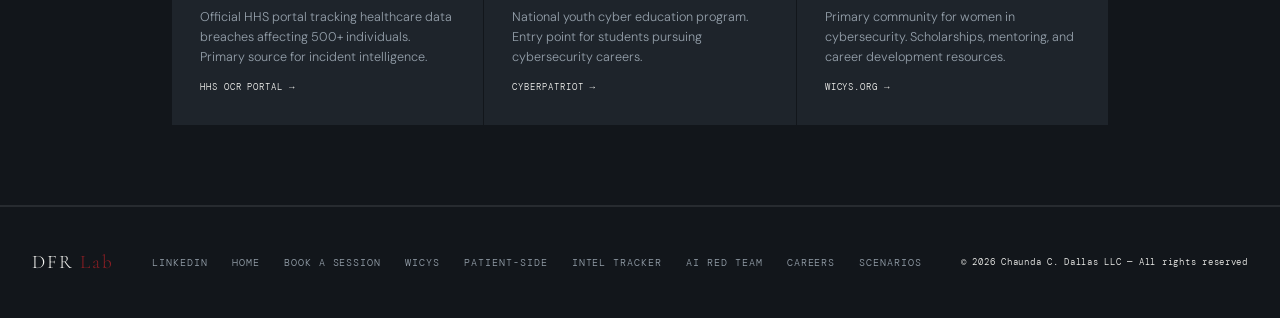
==== commit 248b619b: "Add files via upload" ====
--- a/index.html
+++ b/index.html
@@ -542,15 +542,15 @@
 
 <section id="tracker">
   <div class="container">
-    <div class="eyebrow-section">Healthcare Ransomware Intelligence</div>
+    <div class="eyebrow-section">Healthcare Breach Intelligence</div>
     <div class="tracker-hdr">
       <div>
-        <h2>Healthcare Ransomware<br><span>Incident Tracker</span></h2>
-        <p class="body-text" style="margin-top:0.75rem;font-size:0.88rem;">Real incidents. Real patient impact. Real framework gaps. Ransomware attacks on hospitals are attacks on human life — not just data. A few of the largest below — the full searchable tracker has the complete dataset.</p>
+        <h2>Healthcare Breach<br><span>Incident Tracker</span></h2>
+        <p class="body-text" style="margin-top:0.75rem;font-size:0.88rem;">Real incidents. Real patient impact. Real framework gaps. Attacks on hospitals are attacks on human life — not just data. A few of the largest below — the full searchable tracker has the complete dataset.</p>
       </div>
       <div class="tracker-meta">
         <div class="live">&#9679; LIVE INTELLIGENCE</div>
-        <div>Updated: July 2026</div>
+        <div>Updated: August 2026</div>
         <div style="margin-top:0.3rem;">Source: HHS OCR + HIPAA Journal + Comparitech</div>
       </div>
     </div>
@@ -563,22 +563,22 @@
         <div class="teaser-desc">The decade's defining event. Prescription processing offline nationwide for weeks — the blueprint every 2025 attacker followed.</div>
       </div>
       <div class="teaser-card">
-        <div class="teaser-org">PIH Health</div>
-        <div class="teaser-meta">2025 · California</div>
-        <div class="teaser-num">2.95M</div>
-        <div class="teaser-num-lbl">patient records</div>
-        <div class="teaser-desc">Over 3M patients lost access to care. Surgeries postponed, ERs diverted, records inaccessible.</div>
+        <div class="teaser-org">DentaQuest</div>
+        <div class="teaser-meta">Jul 2026 · ShinyHunters</div>
+        <div class="teaser-num">15M</div>
+        <div class="teaser-num-lbl">individuals notified</div>
+        <div class="teaser-desc">Dental/vision benefits administrator for ~33M people. A researcher counted 1.7M SSNs — most belonging to children. The largest health breach disclosed in 2026.</div>
       </div>
       <div class="teaser-card">
-        <div class="teaser-org">Kettering Health</div>
-        <div class="teaser-meta">2025 · Interlock</div>
-        <div class="teaser-num">1.69M</div>
-        <div class="teaser-num-lbl">patient records</div>
-        <div class="teaser-desc">Breached April 9, triggered May 20 — six weeks of dwell time. Ransom refused, data leaked.</div>
+        <div class="teaser-org">CareCloud</div>
+        <div class="teaser-meta">Mar 2026 · unattributed</div>
+        <div class="teaser-num">3.76M</div>
+        <div class="teaser-num-lbl">individuals impacted</div>
+        <div class="teaser-desc">An eight-hour intrusion at an EHR vendor serving 45,000+ providers. HHS later revised the total up from ~345K — SSNs, medical, and payment-card data.</div>
       </div>
     </div>
     <a class="tracker-cta" href="/tracker">View the full Incident Tracker &rarr;</a>
-    <div class="tracker-note"><span>NOTE:</span> All incidents sourced from public disclosures, the HHS breach portal, and verified media reporting. Every incident here represents patients whose care was disrupted. Ransomware attacks on healthcare organizations are attacks on human life.</div>
+    <div class="tracker-note"><span>NOTE:</span> All incidents sourced from public disclosures, the HHS breach portal, and verified media reporting. Every incident here represents real patients — whether their care was disrupted or their most sensitive records were exposed. Attacks on healthcare organizations are attacks on human life.</div>
   </div>
 </section>
 
@@ -624,15 +624,20 @@
         <p class="body-text">This lab was created by Chaunda C. Dallas, MSIT — healthcare professional and cybersecurity strategist specializing in IoMT risk, medical device security, and clinical AI. She never left healthcare. She learned to defend it.</p>
         <p class="body-text">The scenarios here are not theoretical. They are built from the intersection of clinical expertise and daily device dependency — managing pulmonary hypertension on a portable oxygen concentrator, with a CPAP connected to the internet, and no insurance safety net.</p>
         <p class="body-text pro-only" style="margin-top:1rem;padding:1rem 1.25rem;border-left:3px solid var(--brass);background:color-mix(in srgb,var(--brass) 8%,transparent);">The expansion into sports technology security follows the same logic: wearables worn by athletes carry the same biometric intimacy as medical devices — and face none of the same regulatory scrutiny. That gap is the next frontier.</p>
-        <p class="body-text pro-only">Featured Defender in the Semperis documentary <em>'Midnight in the War Room'</em> — premiering at Black Hat USA 2026.</p>
-        <p class="body-text student-only">Ms. Chaunda is a healthcare cybersecurity consultant who mentors 200+ women in cybersecurity through WiCyS, and will be featured in a documentary about hospital ransomware attacks at Black Hat USA 2026.</p>
+        <p class="body-text pro-only">Featured Defender in the Semperis documentary <em>'Midnight in the War Room'</em> — the first feature-length documentary on cyberwar. It premiered at Black Hat USA in August 2026 and is now on a 30-city, invitation-only global screening tour for CISOs and security leaders, sponsored by Cohesity, running through fall 2026.</p>
+        <div class="pro-only" style="margin-top:1.25rem;padding:1.25rem 1.5rem;border:1px solid var(--border);border-left:3px solid var(--emerald);background:color-mix(in srgb,var(--emerald) 5%,transparent);">
+          <div style="font-family:var(--mono);font-size:0.6rem;letter-spacing:0.15em;color:var(--emerald);text-transform:uppercase;margin-bottom:0.6rem;">On Tour &middot; Fall 2026</div>
+          <p style="font-size:0.9rem;color:var(--dim);line-height:1.7;margin:0 0 0.75rem;"><em>Midnight in the War Room</em> is screening in ~30 cities worldwide &mdash; including Frankfurt, Munich, Zurich, London, Boston, Atlanta, Chicago, New York, Nashville, and Sydney &mdash; as invitation-only events for security leaders. I'll be at the <strong>Chicago screening on October 1, 2026</strong>.</p>
+          <a href="https://www.semperis.com/midnight-in-the-war-room/events/" target="_blank" rel="noopener" style="font-family:var(--mono);font-size:0.62rem;letter-spacing:0.1em;text-transform:uppercase;color:var(--emerald);text-decoration:none;">Request a seat &middot; full schedule &rarr;</a>
+        </div>
+        <p class="body-text student-only">Ms. Chaunda is a healthcare cybersecurity consultant who mentors 200+ women in cybersecurity through WiCyS, and is featured in a documentary about hospital ransomware attacks that premiered at Black Hat USA 2026 and is now touring worldwide.</p>
         <div class="creds">
           <div class="cred">MS Information Technology / Cybersecurity — Kennesaw State University</div>
           <div class="cred">Healthcare Cybersecurity Consultant | Chaunda C. Dallas LLC</div>
           <div class="cred pro-only">CAGE: 18D81 | UEI: KV2BR8QU36J7 | SAM.gov Registered</div>
           <div class="cred">WiCyS Technical Mentor — 3rd Consecutive Year (2026)</div>
           <div class="cred">Featured on Halcyon 'Last Month in Security' Podcast</div>
-          <div class="cred pro-only">Featured Defender — Semperis 'Midnight in the War Room' | Black Hat USA 2026</div>
+          <div class="cred pro-only">Featured Defender — Semperis 'Midnight in the War Room' | Black Hat USA 2026 + Global Screening Tour</div>
           <div class="cred pro-only">Biohacking Village Volunteer | WiSP DEF CON Lead Liaison</div>
           <div class="cred pro-only">Semperis HIP Conference — Nashville, TN | September 2026</div>
           <div class="cred">connect@chaundacdallas.com | chaundacdallas.com</div>
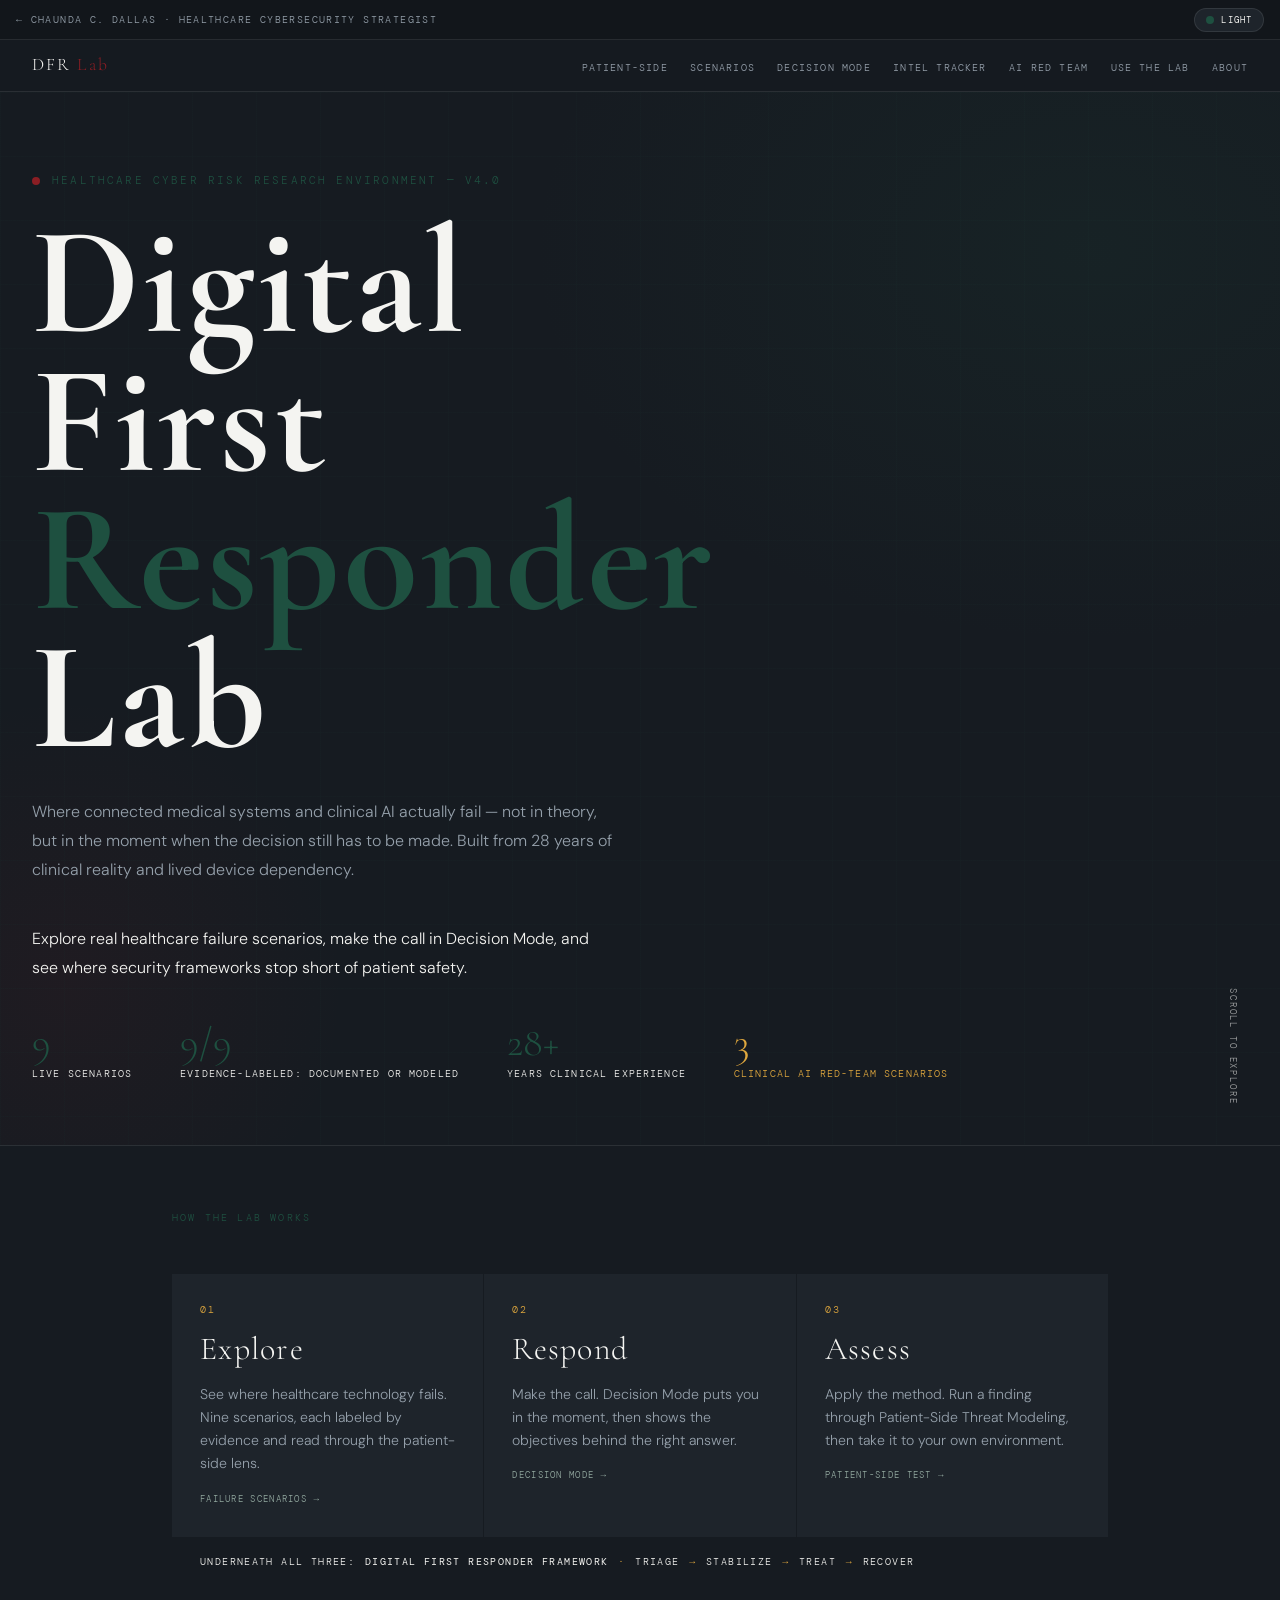
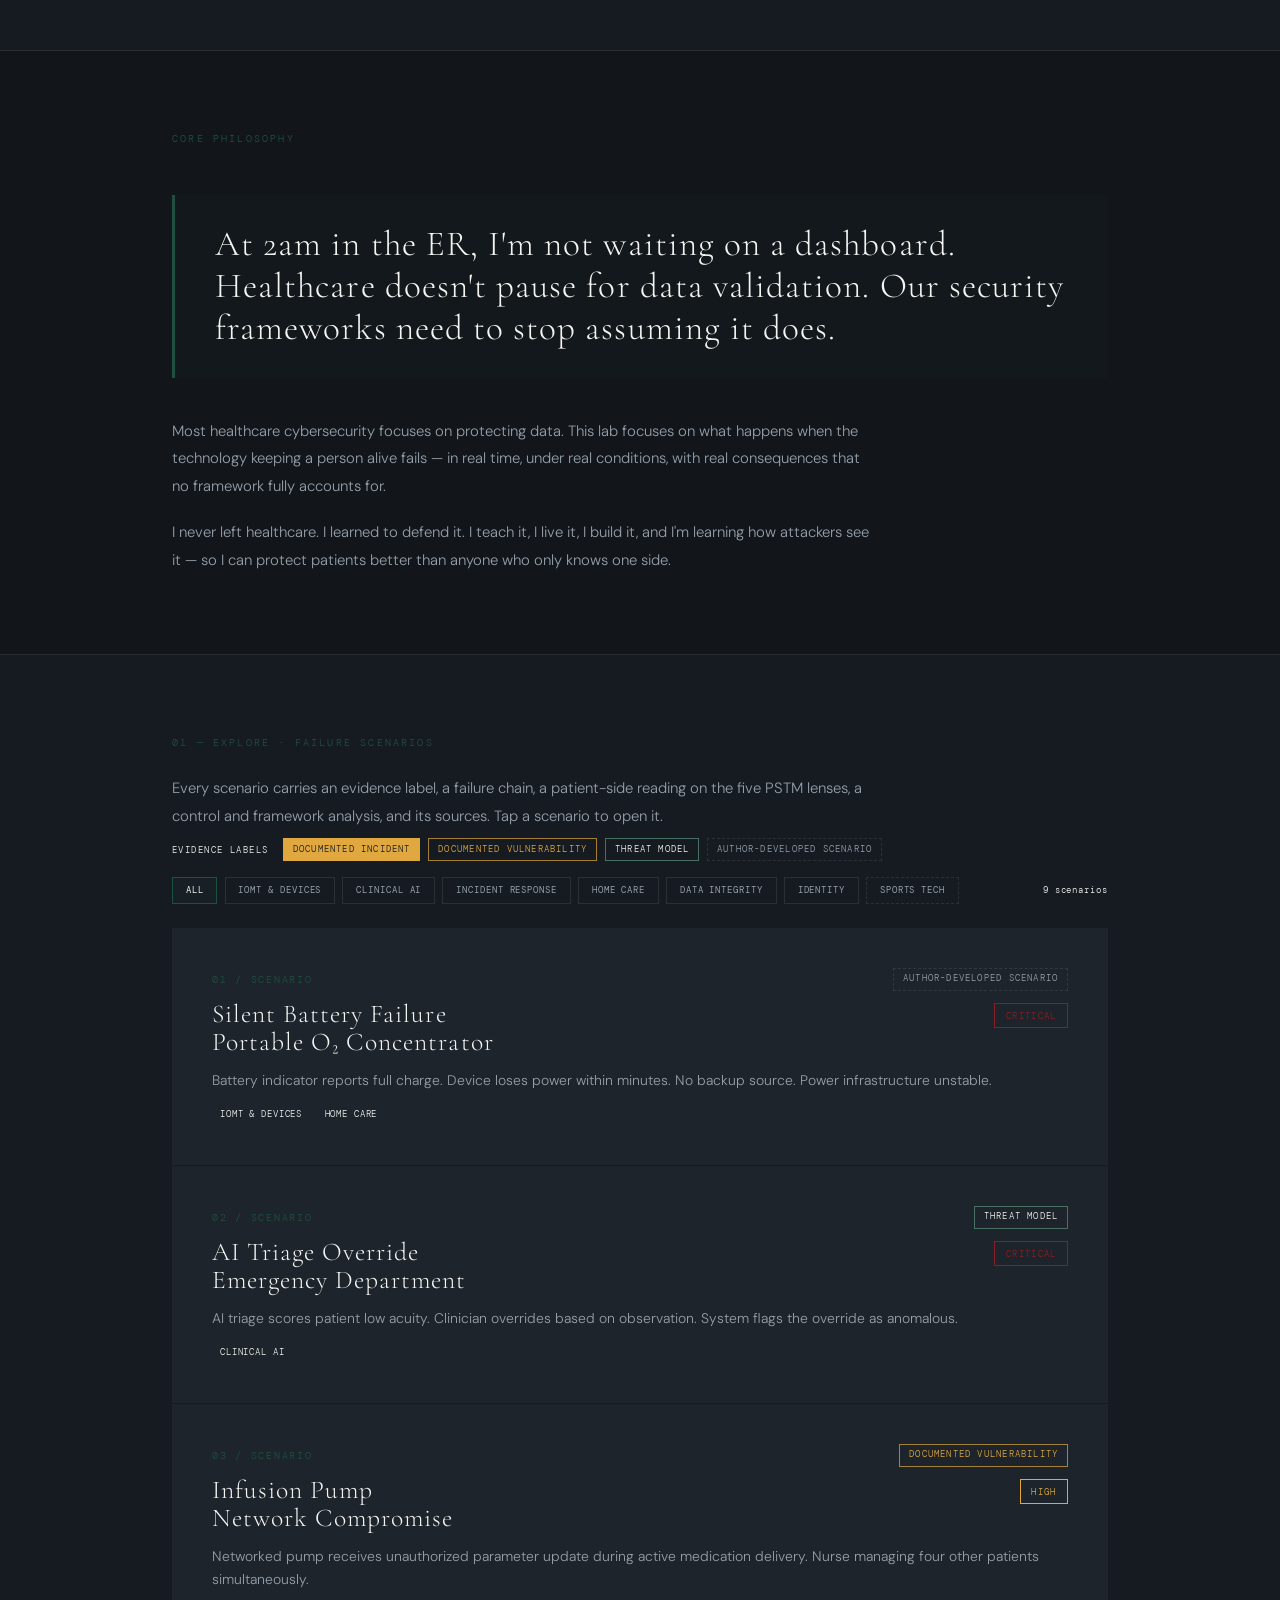
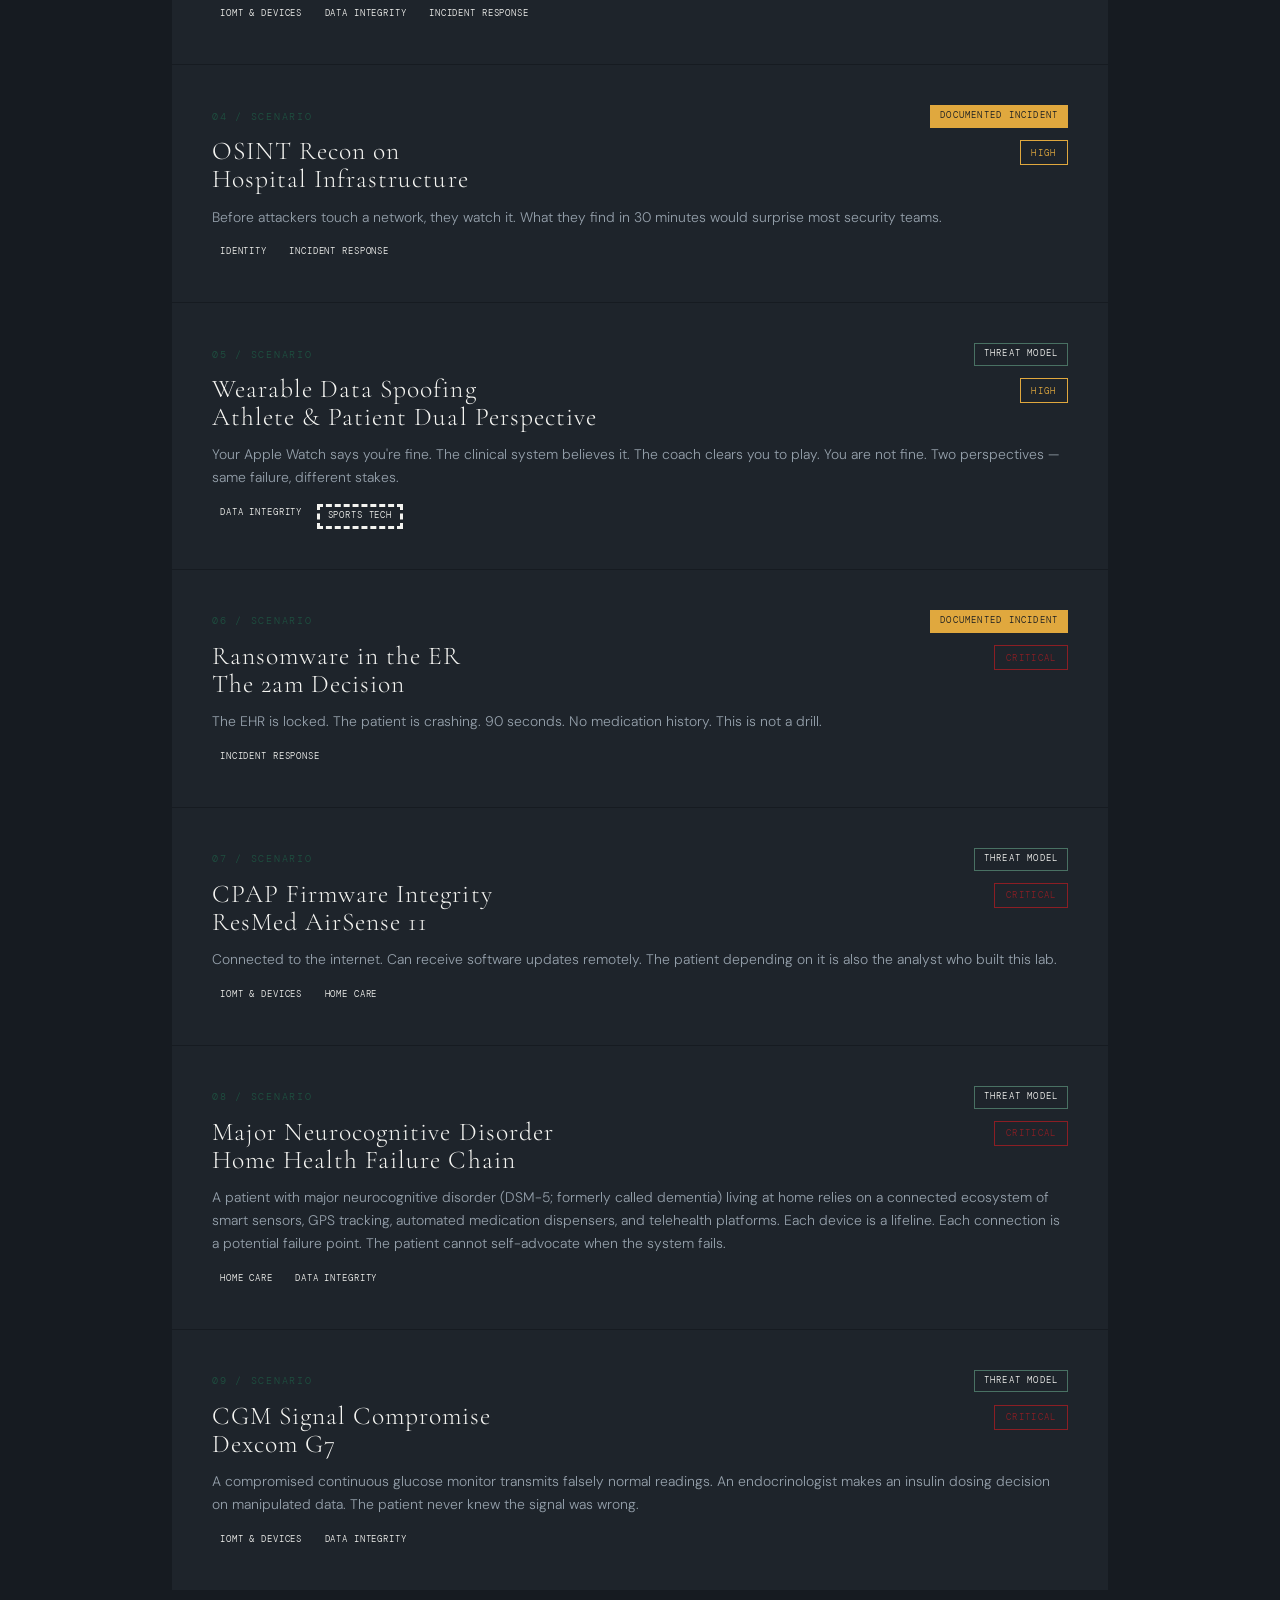
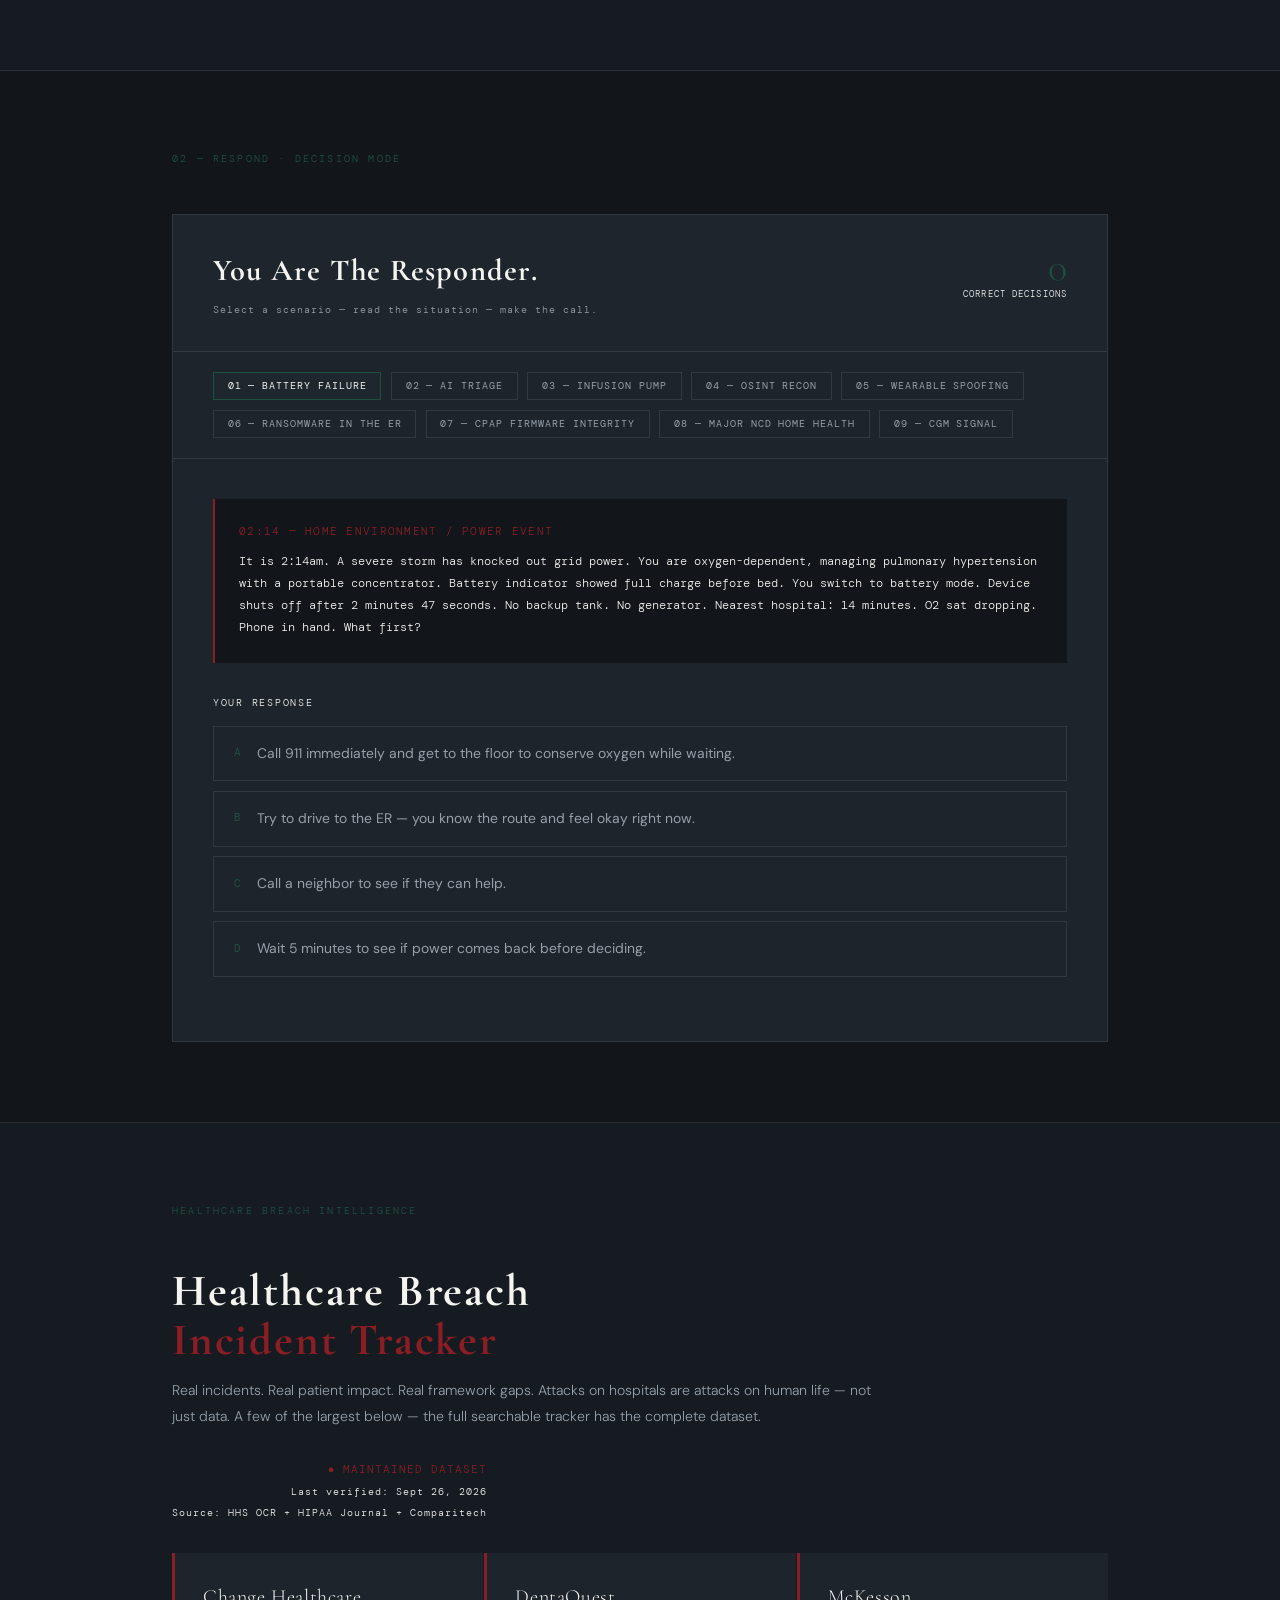
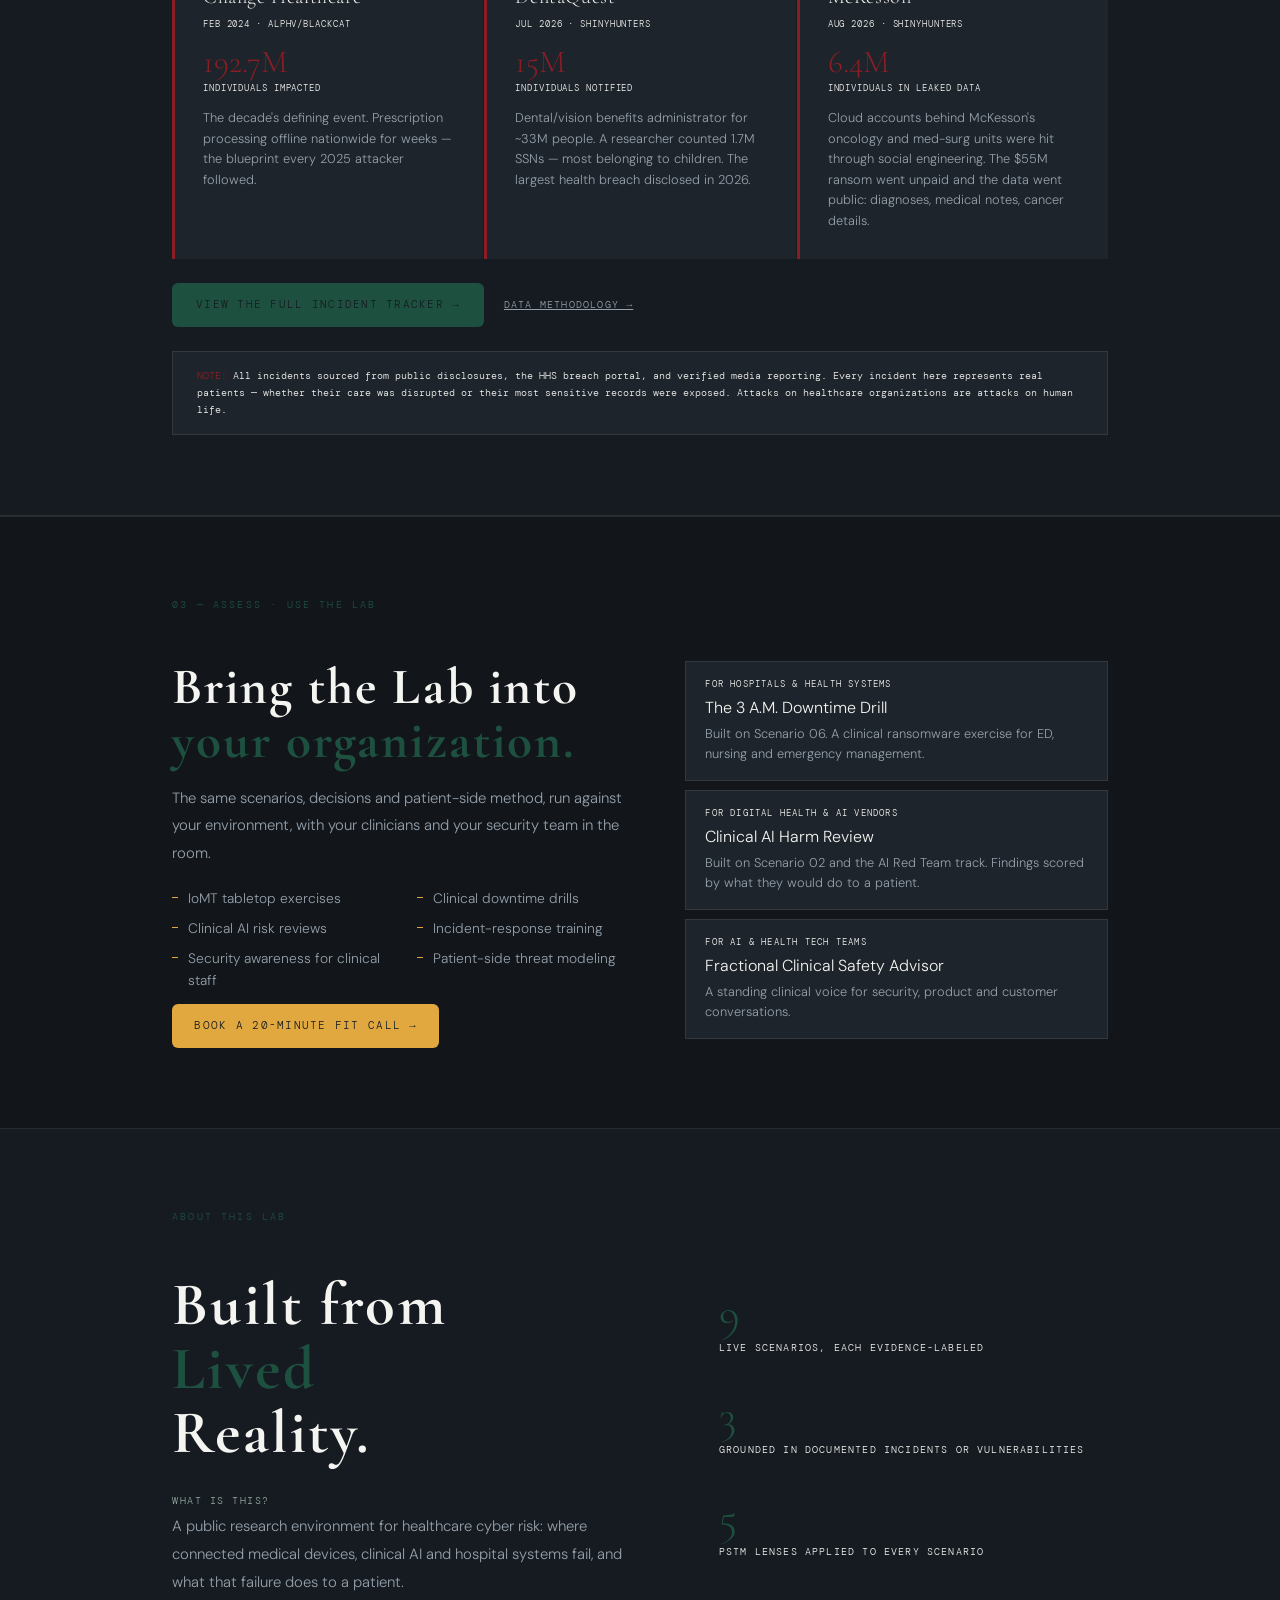
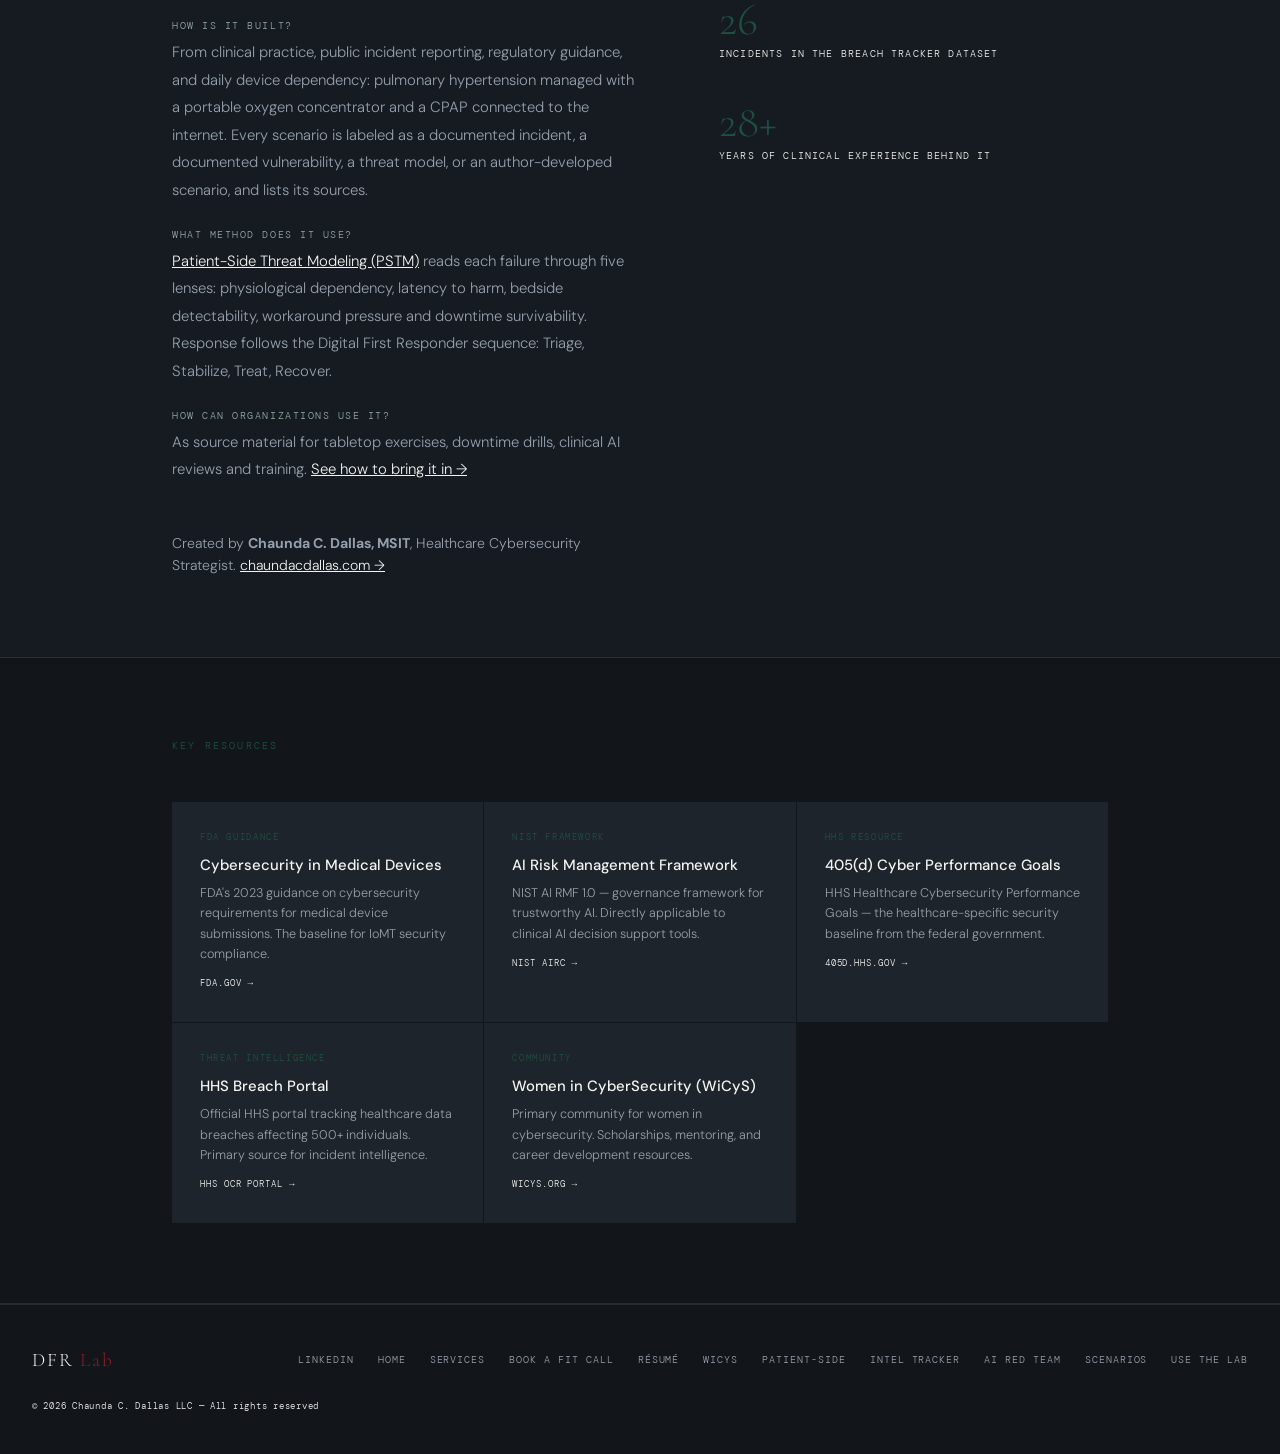
==== commit f336b9d5: "Update print statement from 'Hello' to 'Goodbye'" ====
--- a/index.html
+++ b/index.html
@@ -234,15 +234,125 @@
       .nav-links{display:none;}
       .hero-stats{gap:2rem;}
     }
+
+    /* ---- Lab v4: evidence labels, filters, patient-side layer, analysis, drawers ---- */
+    .scenario-top{display:flex;align-items:center;justify-content:space-between;gap:1rem;flex-wrap:wrap;margin-bottom:0.6rem;}
+    .scenario-top .scenario-num{margin-bottom:0;}
+    .reality{display:inline-block;font-family:var(--mono);font-size:0.54rem;letter-spacing:0.14em;text-transform:uppercase;padding:0.22rem 0.55rem;border:1px solid;white-space:nowrap;}
+    .reality.doc-incident{color:var(--crimson);border-color:color-mix(in srgb,var(--crimson) 70%,transparent);}
+    .reality.doc-vuln{color:var(--brass);border-color:color-mix(in srgb,var(--brass) 70%,transparent);}
+    .reality.threat{color:var(--emerald);border-color:color-mix(in srgb,var(--emerald) 70%,transparent);}
+    .reality.author{color:var(--dim);border-color:var(--border);border-style:dashed;}
+    .reality-legend{display:flex;flex-wrap:wrap;align-items:center;gap:0.5rem;margin:-1.5rem 0 1rem;}
+    .rl-lbl,.cfa-tags-lbl{font-family:var(--mono);font-size:0.56rem;letter-spacing:0.16em;text-transform:uppercase;color:var(--faint);margin-right:0.4rem;}
+    .scen-filters{display:flex;flex-wrap:wrap;align-items:center;gap:0.45rem;margin-bottom:1.5rem;}
+    .sf-btn{font-family:var(--mono);font-size:0.58rem;letter-spacing:0.1em;text-transform:uppercase;padding:0.4rem 0.8rem;border:1px solid var(--border);background:transparent;color:var(--dim);cursor:pointer;}
+    .sf-btn:hover,.sf-btn.active{border-color:var(--emerald);color:var(--text);background:color-mix(in srgb,var(--emerald) 10%,transparent);}
+    .sf-btn.secondary{border-style:dashed;}
+    .sf-count{font-family:var(--mono);font-size:0.58rem;color:var(--faint);letter-spacing:0.1em;margin-left:auto;}
+    .cat-row{display:flex;flex-wrap:wrap;gap:0.4rem;margin-top:0.9rem;}
+    .cat-chip{font-family:var(--mono);font-size:0.54rem;letter-spacing:0.1em;text-transform:uppercase;color:var(--faint);border:1px solid var(--line);padding:0.16rem 0.5rem;}
+    .cat-chip.secondary{border-style:dashed;}
+    .scenario-card.hidden{display:none;}
+    .basis{font-size:0.85rem;color:var(--dim);line-height:1.7;margin-bottom:1.75rem;padding:0.85rem 1.1rem;border:1px dashed var(--border);}
+    .basis b{display:block;font-family:var(--mono);font-size:0.56rem;letter-spacing:0.16em;text-transform:uppercase;color:var(--faint);font-weight:400;margin-bottom:0.3rem;}
+    .chain-wide{margin-bottom:0.5rem;}
+    .impact,.cfa{margin-top:1.75rem;}
+    .impact h4,.cfa h4{font-family:var(--mono);font-size:0.6rem;letter-spacing:0.18em;color:var(--emerald);text-transform:uppercase;margin-bottom:0.9rem;display:flex;align-items:center;gap:0.8rem;}
+    .pstm-link{font-size:0.56rem;color:var(--brass);text-decoration:none;letter-spacing:0.12em;}
+    .impact-path{font-size:0.86rem;color:var(--text);line-height:1.9;padding:0.9rem 1.1rem;background:color-mix(in srgb,var(--crimson) 6%,transparent);border-left:2px solid var(--crimson);}
+    .impact-path .arr{color:var(--crimson);margin:0 0.3rem;}
+    .lens-grid{display:grid;grid-template-columns:repeat(5,1fr);gap:1px;background:var(--line);border:1px solid var(--line);margin-top:0.9rem;}
+    .lens-cell{background:var(--surface-2);padding:0.8rem 0.85rem;}
+    .lens-k{font-family:var(--mono);font-size:0.52rem;letter-spacing:0.12em;text-transform:uppercase;color:var(--faint);margin-bottom:0.35rem;}
+    .lens-v{font-size:0.8rem;color:var(--text);line-height:1.45;}
+    .cfa-row{display:grid;grid-template-columns:190px 1fr;gap:1rem;padding:0.75rem 0;border-top:1px solid var(--line);}
+    .cfa-k{font-family:var(--mono);font-size:0.56rem;letter-spacing:0.14em;text-transform:uppercase;color:var(--faint);padding-top:0.2rem;}
+    .cfa-v{font-size:0.85rem;color:var(--dim);line-height:1.7;}
+    .cfa-row.proposed .cfa-k{color:var(--emerald);}
+    .cfa-row.proposed .cfa-v{color:var(--text);}
+    .cfa-tags{display:flex;flex-wrap:wrap;gap:0.4rem;align-items:center;padding-top:0.9rem;border-top:1px solid var(--line);}
+    .evidence{margin-top:1.5rem;border:1px solid var(--border);background:var(--surface-2);}
+    .evidence summary{cursor:pointer;font-family:var(--mono);font-size:0.6rem;letter-spacing:0.16em;text-transform:uppercase;color:var(--text);padding:0.85rem 1.1rem;list-style:none;}
+    .evidence summary::-webkit-details-marker{display:none;}
+    .evidence summary::after{content:' \25B8';color:var(--brass);}
+    .evidence[open] summary::after{content:' \25BE';}
+    .evidence ul{list-style:none;margin:0;padding:0 1.1rem 1rem;}
+    .evidence li{display:grid;grid-template-columns:190px 1fr;gap:1rem;padding:0.55rem 0;border-top:1px solid var(--line);font-size:0.82rem;line-height:1.55;}
+    .evidence li a{color:var(--text);text-decoration:underline;text-decoration-color:color-mix(in srgb,var(--brass) 60%,transparent);text-underline-offset:3px;}
+    .evidence li span:not(.ref-type){color:var(--dim);}
+    .ref-type{font-family:var(--mono);font-size:0.54rem;letter-spacing:0.12em;text-transform:uppercase;color:var(--brass);padding-top:0.2rem;}
+    /* decision debrief + record */
+    .debrief{margin-top:1.25rem;display:grid;grid-template-columns:repeat(3,1fr);gap:1px;background:var(--line);border:1px solid var(--line);}
+    .db-cell{background:var(--surface-2);padding:0.8rem 0.9rem;}
+    .db-k{font-family:var(--mono);font-size:0.52rem;letter-spacing:0.14em;text-transform:uppercase;color:var(--faint);margin-bottom:0.3rem;}
+    .db-v{font-size:0.82rem;color:var(--text);line-height:1.5;}
+    .dfr-phases{display:flex;flex-wrap:wrap;align-items:center;gap:0.35rem;margin-top:1rem;font-family:var(--mono);font-size:0.58rem;letter-spacing:0.12em;text-transform:uppercase;color:var(--faint);}
+    .dfr-phases .ph{padding:0.3rem 0.6rem;border:1px solid var(--border);}
+    .dfr-phases .ph.on{color:var(--bg);background:var(--emerald);border-color:var(--emerald);}
+    .dfr-phases .lbl{margin-right:0.4rem;}
+    .record{margin-top:1.25rem;border:1px dashed var(--border);padding:1rem 1.1rem;}
+    .record h5{font-family:var(--mono);font-size:0.58rem;letter-spacing:0.16em;text-transform:uppercase;color:var(--emerald);margin:0 0 0.6rem;font-weight:400;}
+    .record pre{white-space:pre-wrap;font-family:var(--mono);font-size:0.68rem;line-height:1.7;color:var(--dim);margin:0;}
+    .record-actions{display:flex;gap:0.5rem;flex-wrap:wrap;margin-top:0.9rem;}
+    .rec-btn{font-family:var(--mono);font-size:0.58rem;letter-spacing:0.12em;text-transform:uppercase;padding:0.48rem 0.9rem;border:1px solid var(--emerald);background:transparent;color:var(--text);cursor:pointer;}
+    .rec-btn:hover{background:color-mix(in srgb,var(--emerald) 12%,transparent);}
+    .rec-note{font-family:var(--mono);font-size:0.58rem;color:var(--faint);align-self:center;}
+    /* architecture band, use-the-lab */
+    #how{border-bottom:1px solid var(--border);}
+    .how-grid{display:grid;grid-template-columns:repeat(3,1fr);gap:1px;background:var(--line);border:1px solid var(--line);}
+    .how-card{background:var(--surface);padding:1.75rem;text-decoration:none;color:inherit;display:block;transition:background 0.2s;}
+    .how-card:hover{background:var(--surface-3);}
+    .how-no{font-family:var(--mono);font-size:0.6rem;letter-spacing:0.2em;color:var(--brass);}
+    .how-title{font-family:var(--display);font-size:2rem;letter-spacing:0.04em;margin:0.4rem 0 0.5rem;color:var(--text);}
+    .how-desc{font-size:0.88rem;color:var(--dim);line-height:1.65;}
+    .how-go{display:inline-block;margin-top:1rem;font-family:var(--mono);font-size:0.58rem;letter-spacing:0.14em;text-transform:uppercase;color:var(--emerald);}
+    .dfr-base{margin-top:1px;border:1px solid var(--line);border-top:0;padding:1rem 1.75rem;display:flex;flex-wrap:wrap;align-items:center;gap:0.6rem;font-family:var(--mono);font-size:0.62rem;letter-spacing:0.14em;text-transform:uppercase;color:var(--faint);}
+    .dfr-base b{color:var(--text);font-weight:400;}
+    .dfr-base .arr{color:var(--crimson);}
+    .sec-intro{max-width:700px;margin:-1.5rem 0 2rem;}
+    #use{background:var(--bg-2);border-top:1px solid var(--border);border-bottom:1px solid var(--border);}
+    .use-grid{display:grid;grid-template-columns:1.1fr 1fr;gap:3rem;align-items:start;}
+    .use-grid h2{font-family:var(--display);font-size:clamp(2rem,5vw,3.2rem);letter-spacing:0.04em;line-height:1.05;margin-bottom:1rem;}
+    .use-grid h2 span{color:var(--emerald);}
+    .use-list{list-style:none;padding:0;margin:1.25rem 0 0;display:grid;grid-template-columns:1fr 1fr;gap:0.5rem 1.5rem;}
+    .use-list li{font-size:0.86rem;color:var(--dim);padding-left:1rem;position:relative;}
+    .use-list li::before{content:'';position:absolute;left:0;top:0.6rem;width:6px;height:1px;background:var(--brass);}
+    .svc{display:block;border:1px solid var(--border);background:var(--surface);padding:1rem 1.2rem;text-decoration:none;color:inherit;margin-bottom:0.6rem;transition:border-color 0.2s;}
+    .svc:hover{border-color:var(--emerald);}
+    .svc-who{font-family:var(--mono);font-size:0.54rem;letter-spacing:0.14em;text-transform:uppercase;color:var(--faint);}
+    .svc-name{font-size:1rem;color:var(--text);margin:0.2rem 0;}
+    .svc-fit{font-size:0.8rem;color:var(--dim);line-height:1.55;}
+    .use-cta{display:inline-flex;margin-top:0.8rem;font-family:var(--mono);font-size:0.66rem;letter-spacing:0.12em;text-transform:uppercase;color:var(--bg);background:var(--brass);text-decoration:none;padding:0.85rem 1.4rem;border-radius:6px;}
+    .use-cta:hover{opacity:0.88;}
+    .about-q{font-family:var(--mono);font-size:0.6rem;letter-spacing:0.16em;text-transform:uppercase;color:var(--emerald);margin:1.4rem 0 0.35rem;}
+    .creator{margin-top:1.75rem;padding-top:1.25rem;border-top:1px solid var(--line);font-size:0.88rem;color:var(--dim);}
+    .creator a{color:var(--text);}
+    @media (max-width:760px){
+      .lens-grid{grid-template-columns:1fr 1fr;}
+      .cfa-row,.evidence li{grid-template-columns:1fr;gap:0.25rem;}
+      .debrief{grid-template-columns:1fr 1fr;}
+      .how-grid,.use-grid,.use-list{grid-template-columns:1fr;}
+      .sf-count{margin-left:0;width:100%;}
+    }
+
+    .bar-home{font-family:var(--mono);font-size:0.62rem;letter-spacing:0.14em;text-transform:uppercase;color:var(--dim);text-decoration:none;white-space:nowrap;overflow:hidden;text-overflow:ellipsis;min-width:0;}
+    @media (max-width:600px){.bar-title{display:none;}}
+    /* readable accents in dark mode; crimson stays pulse-only */
+    .impact h4,.cfa h4,.record h5,.cfa-row.proposed .cfa-k,.how-go,.about-q{color:color-mix(in srgb,var(--emerald) 45%,var(--text));}
+    .reality.doc-incident{color:var(--bg);background:var(--brass);border-color:var(--brass);}
+    .reality.threat{color:var(--text);border-color:color-mix(in srgb,var(--emerald) 80%,var(--text));}
+    .impact-path{background:color-mix(in srgb,var(--brass) 7%,transparent);border-left-color:var(--brass);}
+    .impact-path .arr,.dfr-base .arr{color:var(--brass);}
+    .dfr-phases .ph.on{color:#F3ECDD;}
+    .scenarios-grid{grid-template-columns:minmax(0,1fr);}
+    .fw-tag,.evidence li a{overflow-wrap:anywhere;}
+    @media (max-width:600px){.scenario-card{padding:1.75rem 1.25rem;}}
   </style>
 </head>
 <body>
 <div class="mode-bar">
-  <div class="mode-group">
-    <span class="mode-tag">I teach both:</span>
-    <button class="mode-btn active" onclick="setMode('pro',this)">For Security Pros</button>
-    <button class="mode-btn" onclick="setMode('student',this)">For Students · 11–15</button>
-  </div>
+  <a class="bar-home" href="https://chaundacdallas.com">&larr; Chaunda C. Dallas<span class="bar-title"> &middot; Healthcare Cybersecurity Strategist</span></a>
   <button class="theme-toggle" id="themeBtn" aria-label="Switch light or dark mode"><span class="dot" aria-hidden="true"></span><span id="themeLbl">Light</span></button>
 </div>
 <nav>
@@ -253,8 +363,7 @@
     <li><a href="#decision">Decision Mode</a></li>
     <li><a href="#tracker">Intel Tracker</a></li>
     <li><a href="/ai-red-team">AI Red Team</a></li>
-    <li><a href="#careers">Career Paths</a></li>
-    <li><a href="#resources">Resources</a></li>
+    <li><a href="#use">Use the Lab</a></li>
     <li><a href="#about">About</a></li>
   </ul>
 </nav>
@@ -263,238 +372,389 @@
   <div class="hero-grid"></div>
   <div class="hero-content">
     <div class="pro-only">
-      <div class="eyebrow"><span class="pulse"></span> IoMT Risk Education Platform — v3.0</div>
+      <div class="eyebrow"><span class="pulse"></span> Healthcare Cyber Risk Research Environment — v4.0</div>
       <h1>Digital<br>First<br><span class="accent">Responder</span><br>Lab</h1>
-      <p class="hero-desc">Where connected medical systems, clinical AI, and athlete biometric technology actually fail — not in theory, but in the moment when the decision still has to be made. Built from 28 years of clinical reality and lived device dependency.</p>
+      <p class="hero-desc">Where connected medical systems and clinical AI actually fail — not in theory, but in the moment when the decision still has to be made. Built from 28 years of clinical reality and lived device dependency.</p>
+      <p class="hero-desc" style="color:var(--text);margin-top:0.9rem;">Explore real healthcare failure scenarios, make the call in Decision Mode, and see where security frameworks stop short of patient safety.</p>
       <div class="hero-stats">
-        <div><div class="stat-num">9</div><div class="stat-lbl">Scenarios (6 Live, 3 In Dev)</div></div>
-        <div><div class="stat-num">0</div><div class="stat-lbl">Hypothetical Scenarios</div></div>
+        <div><div class="stat-num">9</div><div class="stat-lbl">Live Scenarios</div></div>
+        <div><div class="stat-num">9/9</div><div class="stat-lbl">Evidence-Labeled: Documented or Modeled</div></div>
         <div><div class="stat-num">28+</div><div class="stat-lbl">Years Clinical Experience</div></div>
-        <div><div class="stat-num" style="color:var(--brass);">2</div><div class="stat-lbl" style="color:var(--brass);">Sectors: Health + Sports Tech</div></div>
-      </div>
-    </div>
-    <div class="student-only">
-      <div class="eyebrow"><span class="pulse"></span> Health Technology Education — Student Edition</div>
-      <h1>Can You<br>Keep the<br><span class="accent">Patient</span><br>Safe?</h1>
-      <p class="hero-desc">Hospitals and homes are full of connected devices that keep people alive. What happens when those devices fail — or get hacked? Explore real scenarios and make real decisions.</p>
-      <div class="hero-stats">
-        <div><div class="stat-num">3</div><div class="stat-lbl">Real Scenarios to Explore</div></div>
-        <div><div class="stat-num">4</div><div class="stat-lbl">Choices Per Scenario</div></div>
-        <div><div class="stat-num">&#8734;</div><div class="stat-lbl">Things to Learn</div></div>
+        <div><div class="stat-num" style="color:var(--brass);">3</div><div class="stat-lbl" style="color:var(--brass);">Clinical AI Red-Team Scenarios</div></div>
       </div>
     </div>
   </div>
   <div class="scroll-cue">Scroll to explore</div>
 </header>
+<section id="how">
+  <div class="container" style="padding-top:4rem;padding-bottom:4rem;">
+    <div class="eyebrow-section">How the Lab Works</div>
+    <div class="how-grid">
+      <a class="how-card" href="#scenarios"><div class="how-no">01</div><div class="how-title">Explore</div><div class="how-desc">See where healthcare technology fails. Nine scenarios, each labeled by evidence and read through the patient-side lens.</div><span class="how-go">Failure scenarios &rarr;</span></a>
+      <a class="how-card" href="#decision"><div class="how-no">02</div><div class="how-title">Respond</div><div class="how-desc">Make the call. Decision Mode puts you in the moment, then shows the objectives behind the right answer.</div><span class="how-go">Decision Mode &rarr;</span></a>
+      <a class="how-card" href="/pstm#risk-lab"><div class="how-no">03</div><div class="how-title">Assess</div><div class="how-desc">Apply the method. Run a finding through Patient-Side Threat Modeling, then take it to your own environment.</div><span class="how-go">Patient-side test &rarr;</span></a>
+    </div>
+    <div class="dfr-base"><span>Underneath all three:</span><b>Digital First Responder Framework</b><span class="arr">&middot;</span>Triage <span class="arr">&rarr;</span> Stabilize <span class="arr">&rarr;</span> Treat <span class="arr">&rarr;</span> Recover</div>
+  </div>
+</section>
 <section id="philosophy">
   <div class="container">
     <div class="eyebrow-section">Core Philosophy</div>
-    <div class="student-banner">
-      <h3>Welcome, Future Health Tech Defenders &#128075;</h3>
-      <p>This lab was built by Ms. Chaunda — a real healthcare cybersecurity consultant who spent 28 years working in emergency rooms, and who also depends on connected medical devices every single day to stay healthy. The scenarios you're about to explore are REAL situations. Your job is to think like both a clinician and a security analyst. Are you ready?</p>
-    </div>
     <div class="statement">
       <p class="pro-only">At 2am in the ER, I'm not waiting on a dashboard. Healthcare doesn't pause for data validation. Our security frameworks need to stop assuming it does.</p>
-      <p class="student-only">Imagine you're a nurse at 2am. A patient needs help right now. You don't have time to wait for a computer to tell you what to do. You have to make a decision in seconds. That's why health technology security matters — people's lives depend on it working correctly.</p>
     </div>
     <p class="body-text pro-only">Most healthcare cybersecurity focuses on protecting data. This lab focuses on what happens when the technology keeping a person alive fails — in real time, under real conditions, with real consequences that no framework fully accounts for.</p>
     <p class="body-text pro-only" style="margin-top:1.2rem;">I never left healthcare. I learned to defend it. I teach it, I live it, I build it, and I'm learning how attackers see it — so I can protect patients better than anyone who only knows one side.</p>
-    <div class="student-only" style="margin-top:2rem;">
-      <h3 style="font-family:var(--display);font-size:1.5rem;letter-spacing:0.04em;margin-bottom:1.5rem;color:var(--emerald);">First — What Are Connected Medical Devices?</h3>
-      <div class="explainer-grid">
-        <div class="explainer-card"><div class="explainer-icon">&#129753;</div><div class="explainer-title">Oxygen Concentrators</div><div class="explainer-desc">Machines that pull oxygen from the air and deliver it to patients who can't breathe well on their own. Some connect to WiFi so doctors can check on them remotely.</div></div>
-        <div class="explainer-card"><div class="explainer-icon">&#128137;</div><div class="explainer-title">Infusion Pumps</div><div class="explainer-desc">Devices that deliver medication directly into a patient's bloodstream at a precise rate. Many are now connected to hospital networks — which means they can be hacked.</div></div>
-        <div class="explainer-card"><div class="explainer-icon">&#129504;</div><div class="explainer-title">AI Decision Systems</div><div class="explainer-desc">Computer programs that help doctors and nurses make decisions by analyzing patient data. But what happens when the AI gets it wrong?</div></div>
-        <div class="explainer-card"><div class="explainer-icon">&#8987;</div><div class="explainer-title">Wearable Monitors</div><div class="explainer-desc">Smartwatches and fitness trackers that measure heart rate, oxygen levels, and sleep. Some hospitals use this data to make medical decisions.</div></div>
-        <div class="explainer-card"><div class="explainer-icon">&#128564;</div><div class="explainer-title">CPAP Machines</div><div class="explainer-desc">Devices that help people breathe while they sleep. Modern CPAPs connect to the internet and can receive software updates remotely — just like your phone.</div></div>
-        <div class="explainer-card"><div class="explainer-icon">&#127973;</div><div class="explainer-title">Hospital Networks</div><div class="explainer-desc">All of these devices connect to hospital WiFi networks. If a hacker gets into the network, they could potentially reach every connected device in the building.</div></div>
-      </div>
-    </div>
   </div>
 </section>
 
 <section id="scenarios">
   <div class="container">
-    <div class="eyebrow-section">
-      <span class="pro-only">Failure Scenarios</span>
-      <span class="student-only">Real-World Scenarios — Click to Explore</span>
-    </div>
-    <div class="scenarios-grid">
-
-      <div class="scenario-card" onclick="toggleScenario(this)">
-        <div class="scenario-num">01 / SCENARIO</div>
+    <div class="eyebrow-section">01 &mdash; Explore &middot; Failure Scenarios</div>
+    <p class="body-text sec-intro">Every scenario carries an evidence label, a failure chain, a patient-side reading on the five PSTM lenses, a control and framework analysis, and its sources. Tap a scenario to open it.</p>
+    <div class="reality-legend"><span class="rl-lbl">Evidence labels</span><span class="reality doc-incident">Documented Incident</span><span class="reality doc-vuln">Documented Vulnerability</span><span class="reality threat">Threat Model</span><span class="reality author">Author-Developed Scenario</span></div>
+    <div class="scen-filters" id="scenFilters" role="group" aria-label="Filter scenarios"><button class="sf-btn active" data-f="all">All</button><button class="sf-btn" data-f="iomt">IoMT &amp; Devices</button><button class="sf-btn" data-f="ai">Clinical AI</button><button class="sf-btn" data-f="ir">Incident Response</button><button class="sf-btn" data-f="home">Home Care</button><button class="sf-btn" data-f="integrity">Data Integrity</button><button class="sf-btn" data-f="identity">Identity</button><button class="sf-btn secondary" data-f="sports">Sports Tech</button><span class="sf-count" id="sfCount">9 scenarios</span></div>
+    <div class="scenarios-grid" id="scenGrid">
+
+      <div class="scenario-card" data-cats="iomt home" onclick="toggleScenario(this,event)">
+        <div class="scenario-top"><div class="scenario-num">01 / SCENARIO</div><span class="reality author">Author-Developed Scenario</span></div>
         <div class="scenario-header"><div class="scenario-title">Silent Battery Failure<br>Portable O&#8322; Concentrator</div><div class="sev critical">Critical</div></div>
         <p class="scenario-desc">Battery indicator reports full charge. Device loses power within minutes. No backup source. Power infrastructure unstable.</p>
-        <p class="student-desc">A machine that helps someone breathe says its battery is full — but it's not. When the power goes out, the machine stops working after less than 3 minutes. What went wrong?</p>
+        <div class="cat-row"><span class="cat-chip">IoMT &amp; Devices</span><span class="cat-chip">Home Care</span></div>
         <div class="scenario-detail">
-          <div class="device-explainer"><h4>&#129753; About This Device</h4><p>A <strong>portable oxygen concentrator</strong> pulls oxygen from the air and delivers it through a tube to someone who needs help breathing. People with pulmonary hypertension (PAH) depend on these 24/7. The device this scenario is based on is real — it belongs to the person who built this lab.</p></div>
-          <div class="detail-grid">
-            <div class="detail-block">
-              <h4>What Went Wrong — Step by Step</h4>
-              <div class="chain-step"><div class="step-dot">1</div><div class="step-text"><strong>False state reporting.</strong> Battery shows full. Actual runtime: 2–3 minutes.</div><div class="step-plain">The battery lied. It said it was full, but it was actually almost dead.</div></div>
-              <div class="chain-step"><div class="step-dot">2</div><div class="step-text"><strong>No verification protocol.</strong> Patient trusts the indicator. No alert threshold configured.</div><div class="step-plain">There was no system to double-check the battery or send an alert.</div></div>
-              <div class="chain-step"><div class="step-dot">3</div><div class="step-text"><strong>Power outage occurs.</strong> Grid failure. AC disconnected.</div><div class="step-plain">A storm knocked out the electricity. The device switched to battery — which only lasted about 2 minutes.</div></div>
-              <div class="chain-step"><div class="step-dot">4</div><div class="step-text"><strong>No backup exists.</strong> No second device. No escalation path.</div><div class="step-plain">There was no backup oxygen tank and no second device.</div></div>
-              <div class="chain-step"><div class="step-dot">5</div><div class="step-text"><strong>Oxygen deprivation begins silently.</strong> PAH + hypoxia. Cascading failure.</div><div class="step-plain">Without oxygen, the patient's condition got worse quickly at night with no one knowing.</div></div>
-            </div>
-            <div class="detail-block">
-              <div class="fw-box pro-only"><h4>Framework Gaps</h4><div class="fw-tags"><span class="fw-tag">NIST 800-53 SI-13</span><span class="fw-tag">NIST AI RMF MANAGE 2.2</span><span class="fw-tag">HIPAA §164.310(a)(2)(i)</span><span class="fw-tag">FDA 21 CFR Part 820</span><span class="fw-tag">IEC 62443-4-2 CR 3.1</span><span class="fw-tag">Home Care Redundancy Gap</span></div></div>
-              <div class="s-box student-only"><div class="s-box-h">Think About It</div><p>If this were a smartphone, we'd expect a low battery warning at 20%, 10%, and 5%. Why don't life-critical medical devices have the same protections?</p></div>
-            </div>
-          </div>
-          <div class="what-should-exist"><h4>What Should Exist</h4><p class="pro-only">Real-time battery health telemetry with verified discharge testing. Mandatory backup protocols for single-source oxygen-dependent patients. Infrastructure dependency mapping for high-risk home medical devices. Emergency registry enrollment at local utility and fire department level.</p><p class="student-only">The device should send a real warning when battery health is low. Patients who depend on oxygen 24/7 should always have a backup plan. Local fire departments should know which homes have oxygen-dependent patients.</p></div>
-        </div>
-      </div>
-
-      <div class="scenario-card" onclick="toggleScenario(this)">
-        <div class="scenario-num">02 / SCENARIO</div>
+          <p class="basis"><b>Evidence basis</b>Built from the author&#8217;s own device dependency. The failure chain is lived experience, not a published incident.</p>
+          <div class="detail-block chain-wide">
+            <h4>Failure Chain</h4>
+              <div class="chain-step"><div class="step-dot">1</div><div class="step-text"><strong>False state reporting.</strong> Battery shows full. Actual runtime: 2–3 minutes.</div></div>
+              <div class="chain-step"><div class="step-dot">2</div><div class="step-text"><strong>No verification protocol.</strong> Patient trusts the indicator. No alert threshold configured.</div></div>
+              <div class="chain-step"><div class="step-dot">3</div><div class="step-text"><strong>Power outage occurs.</strong> Grid failure. AC disconnected.</div></div>
+              <div class="chain-step"><div class="step-dot">4</div><div class="step-text"><strong>No backup exists.</strong> No second device. No escalation path.</div></div>
+              <div class="chain-step"><div class="step-dot">5</div><div class="step-text"><strong>Oxygen deprivation begins silently.</strong> PAH + hypoxia. Cascading failure.</div></div>
+          </div>
+          <div class="impact">
+            <h4>Patient-Side Impact <a href="/pstm" class="pstm-link">PSTM &rarr;</a></h4>
+            <div class="impact-path"><span>Oxygen delivery stops</span> <span class="arr">&rarr;</span> <span>Indicator still reads full</span> <span class="arr">&rarr;</span> <span>Hypoxemia on top of pulmonary hypertension</span> <span class="arr">&rarr;</span> <span>Right-heart strain</span> <span class="arr">&rarr;</span> <span>Emergency intervention</span></div>
+            <div class="lens-grid"><div class="lens-cell"><div class="lens-k">Physiological dependency</div><div class="lens-v">Life-sustaining</div></div><div class="lens-cell"><div class="lens-k">Latency to harm</div><div class="lens-v">Minutes</div></div><div class="lens-cell"><div class="lens-k">Bedside detectability</div><div class="lens-v">Low &mdash; indicator shows full</div></div><div class="lens-cell"><div class="lens-k">Workaround pressure</div><div class="lens-v">None available at home</div></div><div class="lens-cell"><div class="lens-k">Downtime survivability</div><div class="lens-v">Untested &mdash; no backup source</div></div></div>
+          </div>
+          <div class="cfa">
+            <h4>Control / Framework Analysis</h4>
+            <div class="cfa-row"><div class="cfa-k">Existing control</div><div class="cfa-v">Manufacturer battery indicators. HHS emPOWER and utility medical-need registries for people who depend on electricity-powered equipment.</div></div>
+            <div class="cfa-row"><div class="cfa-k">Observed limitation</div><div class="cfa-v">Indicator accuracy isn&#8217;t independently verified by the patient. Registries depend on enrollment and don&#8217;t replace a backup source.</div></div>
+            <div class="cfa-row"><div class="cfa-k">Unaddressed dependency</div><div class="cfa-v">Home power plus a single device is a single point of failure for a life-sustaining therapy.</div></div>
+            <div class="cfa-row proposed"><div class="cfa-k">Proposed control</div><div class="cfa-v">Real-time battery health telemetry with verified discharge testing. Mandatory backup protocols for single-source oxygen-dependent patients. Infrastructure dependency mapping for high-risk home medical devices. Emergency registry enrollment at local utility and fire department level.</div></div>
+            <div class="fw-tags cfa-tags"><span class="cfa-tags-lbl">Frameworks referenced</span><span class="fw-tag">NIST 800-53 SI-13</span><span class="fw-tag">NIST AI RMF MANAGE 2.2</span><span class="fw-tag">HIPAA §164.310(a)(2)(i)</span><span class="fw-tag">FDA 21 CFR Part 820</span><span class="fw-tag">IEC 62443-4-2 CR 3.1</span><span class="fw-tag">Home Care Redundancy Gap</span></div>
+          </div>
+          <details class="evidence">
+            <summary>Evidence &amp; References</summary>
+            <ul><li><span class="ref-type">Program</span><a href="https://empowerprogram.hhs.gov/" target="_blank" rel="noopener">HHS emPOWER Program (ASPR + CMS) — electricity-dependent Medicare beneficiaries</a></li><li><span class="ref-type">Guidance</span><a href="https://www.fda.gov/medical-devices/digital-health-center-excellence/cybersecurity" target="_blank" rel="noopener">FDA — Cybersecurity in Medical Devices (premarket guidance &amp; resources)</a></li><li><span class="ref-type">Author-developed threat model</span><span>Lived device dependency: portable oxygen concentrator during a power outage</span></li></ul>
+          </details>
+        </div>
+      </div>
+
+      <div class="scenario-card" data-cats="ai" onclick="toggleScenario(this,event)">
+        <div class="scenario-top"><div class="scenario-num">02 / SCENARIO</div><span class="reality threat">Threat Model</span></div>
         <div class="scenario-header"><div class="scenario-title">AI Triage Override<br>Emergency Department</div><div class="sev critical">Critical</div></div>
         <p class="scenario-desc">AI triage scores patient low acuity. Clinician overrides based on observation. System flags the override as anomalous.</p>
-        <p class="student-desc">A computer program says a patient isn't very sick. But the nurse can see something is wrong. She overrides the computer — and turns out to be right. But then the computer marks her decision as a mistake. Who was actually wrong?</p>
+        <div class="cat-row"><span class="cat-chip">Clinical AI</span></div>
         <div class="scenario-detail">
-          <div class="device-explainer"><h4>&#129504; About AI Triage Systems</h4><p>Hospitals use AI programs to help decide which patients need care the fastest. The AI reads structured data — like test results and typed symptoms. But it can't see what a trained nurse sees: skin color, work of breathing, whether a patient looks scared. That's called <strong>clinical intuition</strong> — and it takes years to develop.</p></div>
-          <div class="detail-grid">
-            <div class="detail-block">
-              <h4>What Went Wrong — Step by Step</h4>
-              <div class="chain-step"><div class="step-dot">1</div><div class="step-text"><strong>Model scores low risk.</strong> Misses nonverbal cues: skin color, work of breathing, diaphoresis.</div><div class="step-plain">The AI said the patient was fine — but couldn't see the patient was pale, sweating, and struggling to breathe.</div></div>
-              <div class="chain-step"><div class="step-dot">2</div><div class="step-text"><strong>Clinician escalates immediately.</strong> Patient is actually critical.</div><div class="step-plain">The nurse trusted what she saw and got the patient help right away.</div></div>
-              <div class="chain-step"><div class="step-dot">3</div><div class="step-text"><strong>System flags override as deviation.</strong> Algorithm treats expert judgment as error.</div><div class="step-plain">The computer marked the nurse's correct decision as a "mistake."</div></div>
-              <div class="chain-step"><div class="step-dot">4</div><div class="step-text"><strong>Override used for retraining.</strong> Model learns wrong lesson.</div><div class="step-plain">The computer "learned" from the override — the wrong lesson, making it worse at catching sick patients.</div></div>
-            </div>
-            <div class="detail-block">
-              <div class="fw-box pro-only"><h4>Framework Gaps</h4><div class="fw-tags"><span class="fw-tag">NIST AI RMF GOVERN 1.1</span><span class="fw-tag">NIST AI RMF MAP 3.5</span><span class="fw-tag">FDA AI/ML Action Plan</span><span class="fw-tag">ONC HTI-1 Rule</span><span class="fw-tag">Human Oversight Gap</span></div></div>
-              <div class="s-box student-only"><div class="s-box-h">Big Question</div><p>Should a computer ever be able to overrule a trained medical professional? What should the relationship between AI and human experts look like in healthcare?</p></div>
-            </div>
-          </div>
-          <div class="what-should-exist"><h4>What Should Exist</h4><p class="pro-only">Override logging that distinguishes expert judgment from error. Model retraining governance requiring human review. Mandatory human-in-the-loop thresholds for high-acuity clinical AI. Regular red-team exercises against experienced clinician baseline.</p><p class="student-only">The computer should recognize when an experienced nurse overrides its decision and treat that as valuable information — not a mistake. AI in healthcare should always support human experts, never replace them.</p></div>
-        </div>
-      </div>
-
-      <div class="scenario-card" onclick="toggleScenario(this)">
-        <div class="scenario-num">03 / SCENARIO</div>
+          <p class="basis"><b>Evidence basis</b>Modeled on how triage AI and override logging interact. No specific product or incident is described.</p>
+          <div class="detail-block chain-wide">
+            <h4>Failure Chain</h4>
+              <div class="chain-step"><div class="step-dot">1</div><div class="step-text"><strong>Model scores low risk.</strong> Misses nonverbal cues: skin color, work of breathing, diaphoresis.</div></div>
+              <div class="chain-step"><div class="step-dot">2</div><div class="step-text"><strong>Clinician escalates immediately.</strong> Patient is actually critical.</div></div>
+              <div class="chain-step"><div class="step-dot">3</div><div class="step-text"><strong>System flags override as deviation.</strong> Algorithm treats expert judgment as error.</div></div>
+              <div class="chain-step"><div class="step-dot">4</div><div class="step-text"><strong>Override used for retraining.</strong> Model learns wrong lesson.</div></div>
+          </div>
+          <div class="impact">
+            <h4>Patient-Side Impact <a href="/pstm" class="pstm-link">PSTM &rarr;</a></h4>
+            <div class="impact-path"><span>Low-acuity score</span> <span class="arr">&rarr;</span> <span>Delayed evaluation in a crowded waiting room</span> <span class="arr">&rarr;</span> <span>Deterioration before being seen</span> <span class="arr">&rarr;</span> <span>Override logged as error</span> <span class="arr">&rarr;</span> <span>Model learns to under-triage the next patient</span></div>
+            <div class="lens-grid"><div class="lens-cell"><div class="lens-k">Physiological dependency</div><div class="lens-v">Varies &mdash; high for a critical patient</div></div><div class="lens-cell"><div class="lens-k">Latency to harm</div><div class="lens-v">Minutes to hours</div></div><div class="lens-cell"><div class="lens-k">Bedside detectability</div><div class="lens-v">Moderate &mdash; the clinician sees it, the system doesn&#8217;t</div></div><div class="lens-cell"><div class="lens-k">Workaround pressure</div><div class="lens-v">High &mdash; overrides are flagged</div></div><div class="lens-cell"><div class="lens-k">Downtime survivability</div><div class="lens-v">Survivable &mdash; manual triage if staff are trained</div></div></div>
+          </div>
+          <div class="cfa">
+            <h4>Control / Framework Analysis</h4>
+            <div class="cfa-row"><div class="cfa-k">Existing control</div><div class="cfa-v">FDA Clinical Decision Support Software guidance. NIST AI RMF govern and map functions. ONC HTI-1 decision-support transparency requirements.</div></div>
+            <div class="cfa-row"><div class="cfa-k">Observed limitation</div><div class="cfa-v">These address transparency and governance at the system level. None of them specifies how clinician overrides are logged or whether they feed retraining.</div></div>
+            <div class="cfa-row"><div class="cfa-k">Unaddressed dependency</div><div class="cfa-v">Nonverbal clinical observation has no input field, so the model never sees what the nurse sees.</div></div>
+            <div class="cfa-row proposed"><div class="cfa-k">Proposed control</div><div class="cfa-v">Override logging that distinguishes expert judgment from error. Model retraining governance requiring human review. Mandatory human-in-the-loop thresholds for high-acuity clinical AI. Regular red-team exercises against experienced clinician baseline.</div></div>
+            <div class="fw-tags cfa-tags"><span class="cfa-tags-lbl">Frameworks referenced</span><span class="fw-tag">NIST AI RMF GOVERN 1.1</span><span class="fw-tag">NIST AI RMF MAP 3.5</span><span class="fw-tag">FDA AI/ML Action Plan</span><span class="fw-tag">ONC HTI-1 Rule</span><span class="fw-tag">Human Oversight Gap</span></div>
+          </div>
+          <details class="evidence">
+            <summary>Evidence &amp; References</summary>
+            <ul><li><span class="ref-type">Guidance</span><a href="https://www.fda.gov/regulatory-information/search-fda-guidance-documents/clinical-decision-support-software" target="_blank" rel="noopener">FDA — Clinical Decision Support Software guidance</a></li><li><span class="ref-type">Framework</span><a href="https://www.nist.gov/itl/ai-risk-management-framework" target="_blank" rel="noopener">NIST AI Risk Management Framework (AI RMF 1.0)</a></li><li><span class="ref-type">Regulation</span><a href="https://www.healthit.gov/topic/laws-regulation-and-policy/health-data-technology-and-interoperability-certification-program" target="_blank" rel="noopener">ONC HTI-1 Final Rule — decision support interventions</a></li><li><span class="ref-type">Author-developed threat model</span><span>Scenario construction and PSTM reading by Chaunda C. Dallas, MSIT</span></li></ul>
+          </details>
+        </div>
+      </div>
+
+      <div class="scenario-card" data-cats="iomt integrity ir" onclick="toggleScenario(this,event)">
+        <div class="scenario-top"><div class="scenario-num">03 / SCENARIO</div><span class="reality doc-vuln">Documented Vulnerability</span></div>
         <div class="scenario-header"><div class="scenario-title">Infusion Pump<br>Network Compromise</div><div class="sev high">High</div></div>
         <p class="scenario-desc">Networked pump receives unauthorized parameter update during active medication delivery. Nurse managing four other patients simultaneously.</p>
-        <p class="student-desc">A hacker gets into the hospital's network and changes the settings on a machine giving a patient medicine. The nurse is too busy to notice right away.</p>
+        <div class="cat-row"><span class="cat-chip">IoMT &amp; Devices</span><span class="cat-chip">Data Integrity</span><span class="cat-chip">Incident Response</span></div>
         <div class="scenario-detail">
-          <div class="device-explainer"><h4>&#128137; About Infusion Pumps</h4><p>An infusion pump delivers medicine directly into a patient's bloodstream at a precise rate. Getting the rate wrong by even a small amount can be dangerous. Modern pumps connect to hospital networks so nurses can update settings centrally. That convenience also creates a security risk.</p></div>
-          <div class="detail-grid">
-            <div class="detail-block">
-              <h4>What Went Wrong — Step by Step</h4>
-              <div class="chain-step"><div class="step-dot">1</div><div class="step-text"><strong>Pump on clinical network.</strong> Update mechanism lacks authentication. Lateral movement from prior breach.</div><div class="step-plain">The pump was connected to the hospital's network, but there was no security checking who was allowed to change its settings.</div></div>
-              <div class="chain-step"><div class="step-dot">2</div><div class="step-text"><strong>Unauthorized parameter pushed.</strong> Change within acceptable range. No alarm fires.</div><div class="step-plain">A hacker changed the medicine delivery rate. The change was small enough that the alarm didn't go off.</div></div>
-              <div class="chain-step"><div class="step-dot">3</div><div class="step-text"><strong>Nurse managing four patients.</strong> Visual check interval 20+ minutes.</div><div class="step-plain">The nurse was caring for four other patients and couldn't check for over 20 minutes.</div></div>
-              <div class="chain-step"><div class="step-dot">4</div><div class="step-text"><strong>Wrong dose delivered over time.</strong> Subtle deterioration.</div><div class="step-plain">By the time anyone noticed, the patient had been receiving the wrong amount of medicine for a long time.</div></div>
-            </div>
-            <div class="detail-block">
-              <div class="fw-box pro-only"><h4>Framework Gaps</h4><div class="fw-tags"><span class="fw-tag">NIST 800-82 Rev 3</span><span class="fw-tag">FDA Cyber Guidance 2023</span><span class="fw-tag">HIPAA §164.312(b)</span><span class="fw-tag">IEC 80001-1</span><span class="fw-tag">Network Segmentation Gap</span></div></div>
-              <div class="s-box student-only"><div class="s-box-h">Connect the Dots</div><p>This is why healthcare cybersecurity isn't just about protecting data — it's about protecting people's lives. A hacker in a hospital network could change how medicine is delivered to patients.</p></div>
-            </div>
-          </div>
-          <div class="what-should-exist"><h4>What Should Exist</h4><p class="pro-only">Mutual TLS authentication for all pump updates. Real-time anomaly detection on rate changes. Clinical workflow-aware alerting. Mandatory FDA MedWatch reporting integration.</p><p class="student-only">The pump should require a verified key before anyone — or any computer — can change its settings. Any change should immediately alert the nurse at the bedside.</p></div>
-        </div>
-      </div>
-
-      <div class="scenario-card coming-soon">
-        <div class="scenario-num">04 / SCENARIO</div>
+          <p class="basis"><b>Evidence basis</b>Networked infusion pump vulnerabilities are documented by FDA (Hospira Symbiq, 2015) and CISA advisories. This attack chain is a composite, not a single reported event.</p>
+          <div class="detail-block chain-wide">
+            <h4>Failure Chain</h4>
+              <div class="chain-step"><div class="step-dot">1</div><div class="step-text"><strong>Pump on clinical network.</strong> Update mechanism lacks authentication. Lateral movement from prior breach.</div></div>
+              <div class="chain-step"><div class="step-dot">2</div><div class="step-text"><strong>Unauthorized parameter pushed.</strong> Change within acceptable range. No alarm fires.</div></div>
+              <div class="chain-step"><div class="step-dot">3</div><div class="step-text"><strong>Nurse managing four patients.</strong> Visual check interval 20+ minutes.</div></div>
+              <div class="chain-step"><div class="step-dot">4</div><div class="step-text"><strong>Wrong dose delivered over time.</strong> Subtle deterioration.</div></div>
+          </div>
+          <div class="impact">
+            <h4>Patient-Side Impact <a href="/pstm" class="pstm-link">PSTM &rarr;</a></h4>
+            <div class="impact-path"><span>Dose altered within safe limits</span> <span class="arr">&rarr;</span> <span>No alarm</span> <span class="arr">&rarr;</span> <span>Wrong dose over time</span> <span class="arr">&rarr;</span> <span>Toxicity or under-treatment found late</span></div>
+            <div class="lens-grid"><div class="lens-cell"><div class="lens-k">Physiological dependency</div><div class="lens-v">Life-sustaining during active delivery</div></div><div class="lens-cell"><div class="lens-k">Latency to harm</div><div class="lens-v">Minutes to hours</div></div><div class="lens-cell"><div class="lens-k">Bedside detectability</div><div class="lens-v">Low &mdash; change stays within limits</div></div><div class="lens-cell"><div class="lens-k">Workaround pressure</div><div class="lens-v">High &mdash; one nurse, five patients</div></div><div class="lens-cell"><div class="lens-k">Downtime survivability</div><div class="lens-v">Testable &mdash; manual programming or a swap pump</div></div></div>
+          </div>
+          <div class="cfa">
+            <h4>Control / Framework Analysis</h4>
+            <div class="cfa-row"><div class="cfa-k">Existing control</div><div class="cfa-v">FD&amp;C Act §524B and FDA premarket cybersecurity expectations for new devices. CISA ICS medical advisories. IEC 80001-1 risk management for networked medical IT.</div></div>
+            <div class="cfa-row"><div class="cfa-k">Observed limitation</div><div class="cfa-v">Many installed pumps predate current premarket requirements. Advisories only help if patching and segmentation actually happen.</div></div>
+            <div class="cfa-row"><div class="cfa-k">Unaddressed dependency</div><div class="cfa-v">SOC playbooks built for IT assets don&#8217;t route an alert to the nurse at the bedside.</div></div>
+            <div class="cfa-row proposed"><div class="cfa-k">Proposed control</div><div class="cfa-v">Mutual TLS authentication for all pump updates. Real-time anomaly detection on rate changes. Clinical workflow-aware alerting. Mandatory FDA MedWatch reporting integration.</div></div>
+            <div class="fw-tags cfa-tags"><span class="cfa-tags-lbl">Frameworks referenced</span><span class="fw-tag">NIST 800-82 Rev 3</span><span class="fw-tag">FDA Cyber Guidance 2023</span><span class="fw-tag">HIPAA §164.312(b)</span><span class="fw-tag">IEC 80001-1</span><span class="fw-tag">Network Segmentation Gap</span></div>
+          </div>
+          <details class="evidence">
+            <summary>Evidence &amp; References</summary>
+            <ul><li><span class="ref-type">Incident reporting</span><a href="https://www.aha.org/news/headline/2015-08-03-fda-alerts-health-care-facilities-infusion-pump-cybersecurity" target="_blank" rel="noopener">AHA News (2015) — FDA urges hospitals to stop using Hospira Symbiq pumps over cybersecurity vulnerabilities</a></li><li><span class="ref-type">Advisory</span><a href="https://www.cisa.gov/news-events/ics-medical-advisories/icsma-22-251-01" target="_blank" rel="noopener">CISA ICSMA-22-251-01 — Baxter Sigma Spectrum Infusion Pump</a></li><li><span class="ref-type">Guidance</span><a href="https://www.fda.gov/medical-devices/digital-health-center-excellence/cybersecurity" target="_blank" rel="noopener">FDA — Cybersecurity in Medical Devices (premarket guidance &amp; resources)</a></li><li><span class="ref-type">Author-developed threat model</span><span>Scenario construction and PSTM reading by Chaunda C. Dallas, MSIT</span></li></ul>
+          </details>
+        </div>
+      </div>
+
+      <div class="scenario-card" data-cats="identity ir" onclick="toggleScenario(this,event)">
+        <div class="scenario-top"><div class="scenario-num">04 / SCENARIO</div><span class="reality doc-incident">Documented Incident</span></div>
         <div class="scenario-header"><div class="scenario-title">OSINT Recon on<br>Hospital Infrastructure</div><div class="sev high">High</div></div>
         <p class="scenario-desc">Before attackers touch a network, they watch it. What they find in 30 minutes would surprise most security teams.</p>
-        <div class="cs-badge">In Development</div>
-      </div>
-
-      <div class="scenario-card" onclick="toggleScenario(this)">
-        <div class="scenario-num">05 / SCENARIO</div>
+        <div class="cat-row"><span class="cat-chip">Identity</span><span class="cat-chip">Incident Response</span></div>
+        <div class="scenario-detail">
+          <p class="basis"><b>Evidence basis</b>HHS HC3 reported help-desk social-engineering attacks against health organizations in 2024. The hospital and caller here are composites.</p>
+          <div class="detail-block chain-wide">
+            <h4>Failure Chain</h4>
+              <div class="chain-step"><div class="step-dot">1</div><div class="step-text"><strong>Public footprint mapped.</strong> Job postings name the EHR build, the VPN vendor and the imaging system. Staff rosters sit on LinkedIn. Vendor case studies name the hospital.</div></div>
+              <div class="chain-step"><div class="step-dot">2</div><div class="step-text"><strong>Exposed services indexed.</strong> Internet-wide search engines list a remote-access portal and a building-system interface still reachable from outside. Nobody owns the list.</div></div>
+              <div class="chain-step"><div class="step-dot">3</div><div class="step-text"><strong>The help desk becomes the target.</strong> Names, roles and shift patterns make a convincing call: a night-shift clinician, locked out, shift starts in an hour.</div></div>
+              <div class="chain-step"><div class="step-dot">4</div><div class="step-text"><strong>Access looks legitimate.</strong> Password reset, MFA re-enrolled to the attacker&#8217;s phone. No malware yet, so nothing alerts.</div></div>
+              <div class="chain-step"><div class="step-dot">5</div><div class="step-text"><strong>The clinical dependency map is done.</strong> The attacker knows which systems the ED can&#8217;t run without, and which night the staffing is thinnest.</div></div>
+          </div>
+          <div class="impact">
+            <h4>Patient-Side Impact <a href="/pstm" class="pstm-link">PSTM &rarr;</a></h4>
+            <div class="impact-path"><span>No patient harm yet</span> <span class="arr">&rarr;</span> <span>Attacker holds a valid login</span> <span class="arr">&rarr;</span> <span>Ransomware or data theft follows</span> <span class="arr">&rarr;</span> <span>Clinical downtime (see Scenario 06)</span></div>
+            <div class="lens-grid"><div class="lens-cell"><div class="lens-k">Physiological dependency</div><div class="lens-v">Indirect &mdash; every downstream system</div></div><div class="lens-cell"><div class="lens-k">Latency to harm</div><div class="lens-v">Days to weeks</div></div><div class="lens-cell"><div class="lens-k">Bedside detectability</div><div class="lens-v">Low &mdash; the login is legitimate</div></div><div class="lens-cell"><div class="lens-k">Workaround pressure</div><div class="lens-v">High &mdash; help desks are measured on speed</div></div><div class="lens-cell"><div class="lens-k">Downtime survivability</div><div class="lens-v">Depends on the downtime plan</div></div></div>
+          </div>
+          <div class="cfa">
+            <h4>Control / Framework Analysis</h4>
+            <div class="cfa-row"><div class="cfa-k">Existing control</div><div class="cfa-v">HHS HPH Cybersecurity Performance Goals. HHS 405(d) HICP. HIPAA risk analysis. The HC3 2024 help-desk sector alert.</div></div>
+            <div class="cfa-row"><div class="cfa-k">Observed limitation</div><div class="cfa-v">Guidance recommends caller verification, but help desks are measured on speed. What outsiders can see is rarely inventoried.</div></div>
+            <div class="cfa-row"><div class="cfa-k">Unaddressed dependency</div><div class="cfa-v">Nobody owns the &#8220;what can an outsider already see&#8221; inventory.</div></div>
+            <div class="cfa-row proposed"><div class="cfa-k">Proposed control</div><div class="cfa-v">Continuous external attack-surface monitoring with a named owner, including CISA&#8217;s free vulnerability scanning for health organizations. Identity verification for every password and MFA reset: a callback to the number on file or a manager confirmation, never the caller&#8217;s word. Job postings that describe skills without publishing the tech stack. A risk analysis that starts from what an outsider can already see.</div></div>
+            <div class="fw-tags cfa-tags"><span class="cfa-tags-lbl">Frameworks referenced</span><span class="fw-tag">MITRE ATT&amp;CK TA0043 Reconnaissance</span><span class="fw-tag">NIST CSF 2.0 ID.AM</span><span class="fw-tag">HHS HPH Cybersecurity Performance Goals</span><span class="fw-tag">HHS 405(d) HICP</span><span class="fw-tag">HIPAA §164.308(a)(1) Risk Analysis</span><span class="fw-tag">External Attack Surface Blind Spot</span><span class="fw-tag">Help-Desk Identity Verification Gap</span></div>
+          </div>
+          <details class="evidence">
+            <summary>Evidence &amp; References</summary>
+            <ul><li><span class="ref-type">Advisory</span><a href="https://www.hhs.gov/sites/default/files/help-desk-social-engineering-sector-alert-tlpclear.pdf" target="_blank" rel="noopener">HHS HC3 Sector Alert — Social Engineering Attacks Targeting IT Help Desks in the Health Sector (2024)</a></li><li><span class="ref-type">Framework</span><a href="https://attack.mitre.org/tactics/TA0043/" target="_blank" rel="noopener">MITRE ATT&amp;CK — Reconnaissance (TA0043)</a></li><li><span class="ref-type">Guidance</span><a href="https://www.cisa.gov/resources-tools/services/cyber-hygiene-services" target="_blank" rel="noopener">CISA Cyber Hygiene Services — free vulnerability scanning</a></li><li><span class="ref-type">Guidance</span><a href="https://405d.hhs.gov/" target="_blank" rel="noopener">HHS 405(d) Health Industry Cybersecurity Practices</a></li><li><span class="ref-type">Author-developed threat model</span><span>Scenario construction and PSTM reading by Chaunda C. Dallas, MSIT</span></li></ul>
+          </details>
+        </div>
+      </div>
+
+      <div class="scenario-card" data-cats="integrity sports" onclick="toggleScenario(this,event)">
+        <div class="scenario-top"><div class="scenario-num">05 / SCENARIO</div><span class="reality threat">Threat Model</span></div>
         <div class="scenario-header"><div class="scenario-title">Wearable Data Spoofing<br>Athlete &amp; Patient Dual Perspective</div><div class="sev high">High</div></div>
         <p class="scenario-desc">Your Apple Watch says you're fine. The clinical system believes it. The coach clears you to play. You are not fine. Two perspectives — same failure, different stakes.</p>
-        <p class="student-desc">Smartwatches and fitness trackers measure your heart rate, oxygen levels, and activity. But what if someone could fake that data? What decisions would get made based on wrong information?</p>
+        <div class="cat-row"><span class="cat-chip">Data Integrity</span><span class="cat-chip secondary">Sports Tech</span></div>
         <div class="scenario-detail">
+          <p class="basis"><b>Evidence basis</b>No public attack on a specific wearable is described. Modeled on how consumer wearable data enters clinical and clearance decisions.</p>
           <div class="sport-bridge pro-only">
             <div class="sport-bridge-label">&#127944; Sports Tech Bridge Scenario</div>
-            <p>This is the scenario that bridges healthcare and sports technology. Same device. Same biometric data. Two entirely different contexts — both with life-threatening stakes. The gap between consumer wearable and clinical medical device is where attackers operate, and where no current framework draws a clear line.</p>
-          </div>
-          <div class="device-explainer"><h4>&#9200; About Wearable Health Devices</h4><p>Consumer wearables like the <strong>Apple Watch</strong> now include medical-grade sensors — ECG, blood oxygen (SpO2), heart rate variability, fall detection, and irregular rhythm notifications. These devices are increasingly used in clinical decision-making and athlete performance monitoring. The data they generate is trusted. That trust is the attack surface.</p></div>
+            <p>This is the scenario that bridges healthcare and sports technology. Same device. Same biometric data. Two entirely different contexts — both with life-threatening stakes. The gap between consumer wearable and clinical medical device is where attackers operate, and where the frameworks reviewed here draw no clear line.</p>
+          </div>
           <div class="detail-grid">
             <div class="detail-block">
               <h4>Failure Chain — Perspective 1: The Clinician</h4>
-              <div class="chain-step"><div class="step-dot">1</div><div class="step-text"><strong>Patient enrolled in remote monitoring program.</strong> Apple Watch syncs health data to EHR via HealthKit. Clinician reviews wearable data between appointments.</div><div class="step-plain">The patient's Apple Watch automatically sends health data to their doctor.</div></div>
-              <div class="chain-step"><div class="step-dot">2</div><div class="step-text"><strong>Data transmission intercepted.</strong> Spoofed biometric values injected — falsely normal heart rate, falsely normal SpO2.</div><div class="step-plain">An attacker intercepts the data and replaces it with fake normal numbers.</div></div>
-              <div class="chain-step"><div class="step-dot">3</div><div class="step-text"><strong>Clinical decision made on false baseline.</strong> Medication adjusted downward. Follow-up deferred. Warning signs masked.</div><div class="step-plain">Based on fake data, the doctor reduces medication and pushes back the next appointment.</div></div>
-              <div class="chain-step"><div class="step-dot">4</div><div class="step-text"><strong>Patient deteriorates without clinical awareness.</strong> No alert fires. Emergency presentation follows.</div><div class="step-plain">The patient keeps getting worse. The doctor doesn't know because the data looks fine.</div></div>
+              <div class="chain-step"><div class="step-dot">1</div><div class="step-text"><strong>Patient enrolled in remote monitoring program.</strong> Apple Watch syncs health data to EHR via HealthKit. Clinician reviews wearable data between appointments.</div></div>
+              <div class="chain-step"><div class="step-dot">2</div><div class="step-text"><strong>Data transmission intercepted.</strong> Spoofed biometric values injected — falsely normal heart rate, falsely normal SpO2.</div></div>
+              <div class="chain-step"><div class="step-dot">3</div><div class="step-text"><strong>Clinical decision made on false baseline.</strong> Medication adjusted downward. Follow-up deferred. Warning signs masked.</div></div>
+              <div class="chain-step"><div class="step-dot">4</div><div class="step-text"><strong>Patient deteriorates without clinical awareness.</strong> No alert fires. Emergency presentation follows.</div></div>
             </div>
             <div class="detail-block">
               <h4>Failure Chain — Perspective 2: The Athlete</h4>
-              <div class="chain-step"><div class="step-dot">1</div><div class="step-text"><strong>Elite athlete uses wearable for performance monitoring.</strong> Data feeds team health management system. Clearance decisions based on biometric thresholds.</div><div class="step-plain">A college or pro athlete wears a health tracker. Their coach and team doctor use the data to decide if they're healthy enough to play.</div></div>
-              <div class="chain-step"><div class="step-dot">2</div><div class="step-text"><strong>Wearable data spoofed to show false fitness.</strong> Recovery metrics falsified. System clears athlete for full competition.</div><div class="step-plain">The wearable data is manipulated to make it look like the athlete is fully recovered — even though they're not ready.</div></div>
-              <div class="chain-step"><div class="step-dot">3</div><div class="step-text"><strong>Athlete competes while physiologically compromised.</strong> Underlying cardiac stress undetected. No human override occurs.</div><div class="step-plain">The athlete plays while their body isn't ready. The technology said they were fine.</div></div>
-              <div class="chain-step"><div class="step-dot">4</div><div class="step-text"><strong>Cardiac event during competition.</strong> Spoofed data masked the warning signs that should have kept this athlete off the field.</div><div class="step-plain">The athlete collapses during the game. Technology that was supposed to save lives contributed to the harm.</div></div>
+              <div class="chain-step"><div class="step-dot">1</div><div class="step-text"><strong>Elite athlete uses wearable for performance monitoring.</strong> Data feeds team health management system. Clearance decisions based on biometric thresholds.</div></div>
+              <div class="chain-step"><div class="step-dot">2</div><div class="step-text"><strong>Wearable data spoofed to show false fitness.</strong> Recovery metrics falsified. System clears athlete for full competition.</div></div>
+              <div class="chain-step"><div class="step-dot">3</div><div class="step-text"><strong>Athlete competes while physiologically compromised.</strong> Underlying cardiac stress undetected. No human override occurs.</div></div>
+              <div class="chain-step"><div class="step-dot">4</div><div class="step-text"><strong>Cardiac event during competition.</strong> Spoofed data masked the warning signs that should have kept this athlete off the field.</div></div>
             </div>
           </div>
-          <div class="fw-box pro-only" style="margin-bottom:1.5rem;"><h4>Framework Gaps</h4><div class="fw-tags"><span class="fw-tag">FDA Digital Health Policy (Consumer Wearables)</span><span class="fw-tag">NIST AI RMF MAP 3.5</span><span class="fw-tag">HIPAA §164.312 (Transmission Security)</span><span class="fw-tag">No Wearable Data Integrity Standard</span><span class="fw-tag">HealthKit API Security Gap</span><span class="fw-tag">Sports Medicine Technology Gap</span><span class="fw-tag">Consumer Device to Clinical Use Boundary Gap</span></div></div>
-          <div class="what-should-exist"><h4>What Should Exist</h4><p class="pro-only">Data integrity verification at every point in the wearable-to-EHR pipeline — not just transmission encryption, but authenticity verification of the data itself. Clear regulatory boundaries on when consumer wearable data can be used for clinical decision-making. Anomaly detection that compares wearable data against in-person vitals. Sports medicine protocols that require human clinical confirmation before automated clearance decisions. The gap between consumer wellness device and clinical medical device is where attackers live — and no current framework addresses it adequately.</p><p class="student-only">Any data used to make medical decisions needs to be verified as real — not just transmitted securely, but confirmed as authentic. A doctor or athletic trainer should never rely solely on wearable data without a human check. This is a career opportunity for the next generation of health technology professionals.</p></div>
-        </div>
-      </div>
-
-      <div class="scenario-card coming-soon">
-        <div class="scenario-num">06 / SCENARIO</div>
+          <div class="detail-grid">
+            <div class="detail-block">
+              <h4>Failure Chain — Perspective 1: The Clinician</h4>
+              <div class="chain-step"><div class="step-dot">1</div><div class="step-text"><strong>Patient enrolled in remote monitoring program.</strong> Apple Watch syncs health data to EHR via HealthKit. Clinician reviews wearable data between appointments.</div></div>
+              <div class="chain-step"><div class="step-dot">2</div><div class="step-text"><strong>Data transmission intercepted.</strong> Spoofed biometric values injected — falsely normal heart rate, falsely normal SpO2.</div></div>
+              <div class="chain-step"><div class="step-dot">3</div><div class="step-text"><strong>Clinical decision made on false baseline.</strong> Medication adjusted downward. Follow-up deferred. Warning signs masked.</div></div>
+              <div class="chain-step"><div class="step-dot">4</div><div class="step-text"><strong>Patient deteriorates without clinical awareness.</strong> No alert fires. Emergency presentation follows.</div></div>
+            </div>
+            <div class="detail-block">
+              <h4>Failure Chain — Perspective 2: The Athlete</h4>
+              <div class="chain-step"><div class="step-dot">1</div><div class="step-text"><strong>Elite athlete uses wearable for performance monitoring.</strong> Data feeds team health management system. Clearance decisions based on biometric thresholds.</div></div>
+              <div class="chain-step"><div class="step-dot">2</div><div class="step-text"><strong>Wearable data spoofed to show false fitness.</strong> Recovery metrics falsified. System clears athlete for full competition.</div></div>
+              <div class="chain-step"><div class="step-dot">3</div><div class="step-text"><strong>Athlete competes while physiologically compromised.</strong> Underlying cardiac stress undetected. No human override occurs.</div></div>
+              <div class="chain-step"><div class="step-dot">4</div><div class="step-text"><strong>Cardiac event during competition.</strong> Spoofed data masked the warning signs that should have kept this athlete off the field.</div></div>
+            </div>
+          </div>
+          <div class="impact">
+            <h4>Patient-Side Impact <a href="/pstm" class="pstm-link">PSTM &rarr;</a></h4>
+            <div class="impact-path"><span>Falsely normal vitals</span> <span class="arr">&rarr;</span> <span>Treatment reduced or clearance granted</span> <span class="arr">&rarr;</span> <span>Deterioration or a cardiac event under exertion</span></div>
+            <div class="lens-grid"><div class="lens-cell"><div class="lens-k">Physiological dependency</div><div class="lens-v">Monitoring &mdash; drives treatment and clearance</div></div><div class="lens-cell"><div class="lens-k">Latency to harm</div><div class="lens-v">Hours to weeks</div></div><div class="lens-cell"><div class="lens-k">Bedside detectability</div><div class="lens-v">Low &mdash; data looks normal</div></div><div class="lens-cell"><div class="lens-k">Workaround pressure</div><div class="lens-v">High &mdash; coach and schedule pressure</div></div><div class="lens-cell"><div class="lens-k">Downtime survivability</div><div class="lens-v">Survivable &mdash; in-person assessment</div></div></div>
+          </div>
+          <div class="cfa">
+            <h4>Control / Framework Analysis</h4>
+            <div class="cfa-row"><div class="cfa-k">Existing control</div><div class="cfa-v">FDA General Wellness policy keeps most consumer wellness wearables outside device regulation. HIPAA applies once data enters a covered entity&#8217;s record.</div></div>
+            <div class="cfa-row"><div class="cfa-k">Observed limitation</div><div class="cfa-v">In the frameworks reviewed here, the integrity of consumer wearable data isn&#8217;t verified before it&#8217;s used for clinical or clearance decisions.</div></div>
+            <div class="cfa-row"><div class="cfa-k">Unaddressed dependency</div><div class="cfa-v">Sports clearance workflows can sit outside both HIPAA and FDA scope.</div></div>
+            <div class="cfa-row proposed"><div class="cfa-k">Proposed control</div><div class="cfa-v">Data integrity verification at every point in the wearable-to-EHR pipeline — not just transmission encryption, but authenticity verification of the data itself. Clear regulatory boundaries on when consumer wearable data can be used for clinical decision-making. Anomaly detection that compares wearable data against in-person vitals. Sports medicine protocols that require human clinical confirmation before automated clearance decisions. The gap between consumer wellness device and clinical medical device is where this failure lives.</div></div>
+            <div class="fw-tags cfa-tags"><span class="cfa-tags-lbl">Frameworks referenced</span><span class="fw-tag">FDA Digital Health Policy (Consumer Wearables)</span><span class="fw-tag">NIST AI RMF MAP 3.5</span><span class="fw-tag">HIPAA §164.312 (Transmission Security)</span><span class="fw-tag">No Wearable Data Integrity Standard</span><span class="fw-tag">HealthKit API Security Gap</span><span class="fw-tag">Sports Medicine Technology Gap</span><span class="fw-tag">Consumer Device to Clinical Use Boundary Gap</span></div>
+          </div>
+          <details class="evidence">
+            <summary>Evidence &amp; References</summary>
+            <ul><li><span class="ref-type">Guidance</span><a href="https://www.fda.gov/regulatory-information/search-fda-guidance-documents/general-wellness-policy-low-risk-devices" target="_blank" rel="noopener">FDA — General Wellness: Policy for Low Risk Devices</a></li><li><span class="ref-type">Author-developed threat model</span><span>Scenario construction and PSTM reading by Chaunda C. Dallas, MSIT</span></li></ul>
+          </details>
+        </div>
+      </div>
+
+      <div class="scenario-card" data-cats="ir" onclick="toggleScenario(this,event)">
+        <div class="scenario-top"><div class="scenario-num">06 / SCENARIO</div><span class="reality doc-incident">Documented Incident</span></div>
         <div class="scenario-header"><div class="scenario-title">Ransomware in the ER<br>The 2am Decision</div><div class="sev critical">Critical</div></div>
         <p class="scenario-desc">The EHR is locked. The patient is crashing. 90 seconds. No medication history. This is not a drill.</p>
-        <div class="cs-badge">In Development</div>
-      </div>
-
-      <div class="scenario-card" onclick="toggleScenario(this)">
-        <div class="scenario-num">07 / SCENARIO</div>
-        <div class="scenario-header"><div class="scenario-title">CPAP Firmware Vulnerability<br>ResMed AirSense 11</div><div class="sev critical">Critical</div></div>
-        <p class="scenario-desc">Connected to the internet. Receives automatic firmware updates via the myAir remote monitoring platform. Documented CVEs exist on this exact device. The patient depending on it is also the analyst who built this lab.</p>
-        <p class="student-desc">A CPAP machine that helps someone breathe at night connects to the internet to send sleep data to doctors. But that same connection can also receive software updates — and if an attacker gets in, they could change how the device works while the patient is asleep.</p>
+        <div class="cat-row"><span class="cat-chip">Incident Response</span></div>
         <div class="scenario-detail">
-          <div class="device-explainer"><h4>&#128564; About This Device</h4><p>The <strong>ResMed AirSense 11 AutoSet</strong> is a CPAP machine that connects to ResMed's myAir cloud platform via cellular or WiFi. It transmits nightly sleep therapy data and can receive remote configuration changes from clinicians. It also receives automatic firmware updates. This scenario is built from the actual device used by the person who created this lab.</p></div>
-          <div class="detail-grid">
-            <div class="detail-block">
-              <h4>Failure Chain</h4>
-              <div class="chain-step"><div class="step-dot">1</div><div class="step-text"><strong>Device connected to myAir cloud platform.</strong> Cellular modem embedded. Remote monitoring active. Automatic firmware update channel open.</div><div class="step-plain">The CPAP connects to the internet every night to send sleep data. That same connection can receive updates.</div></div>
-              <div class="chain-step"><div class="step-dot">2</div><div class="step-text"><strong>Firmware update channel lacks robust authentication.</strong> Documented CVEs on ResMed ecosystem. Update accepted without patient notification or consent.</div><div class="step-plain">Researchers have found security weaknesses in how ResMed devices accept updates. An attacker could push a fake update silently.</div></div>
-              <div class="chain-step"><div class="step-dot">3</div><div class="step-text"><strong>Malicious firmware pushed during sleep window.</strong> Patient asleep. Device behavior altered silently — pressure settings, therapy modes, alarm thresholds.</div><div class="step-plain">The attack happens at 2am while the patient is asleep. The device quietly changes how it works. No alarm.</div></div>
-              <div class="chain-step"><div class="step-dot">4</div><div class="step-text"><strong>Therapy degraded without clinical detection.</strong> myAir data still transmits normally. Clinician sees clean data.</div><div class="step-plain">The sleep data being sent to the doctor looks normal — but the actual therapy has changed.</div></div>
-              <div class="chain-step"><div class="step-dot">5</div><div class="step-text"><strong>PAH patient with compromised nightly therapy.</strong> Degraded CPAP therapy directly impacts cardiovascular strain and oxygen saturation.</div><div class="step-plain">For someone with pulmonary hypertension, even one night of wrong therapy can cause real health consequences.</div></div>
-            </div>
-            <div class="detail-block">
-              <div class="fw-box pro-only"><h4>Framework Gaps</h4><div class="fw-tags"><span class="fw-tag">FDA Cybersecurity Guidance 2023</span><span class="fw-tag">IEC 62443-4-2 CR 3.4</span><span class="fw-tag">NIST 800-53 SI-7</span><span class="fw-tag">NIST 800-53 SA-10</span><span class="fw-tag">HIPAA §164.312(a)(2)(iv)</span><span class="fw-tag">No Patient Consent Standard for Remote Updates</span><span class="fw-tag">Home Device Monitoring Gap</span></div></div>
-              <div class="s-box student-only"><div class="s-box-h">The Personal Connection</div><p>The person who built this lab uses a ResMed AirSense 11 every night. She also has pulmonary hypertension that makes breathing more difficult. This scenario isn't theoretical — it's personal. That's what makes healthcare cybersecurity different from any other security work.</p></div>
-            </div>
-          </div>
-          <div class="what-should-exist"><h4>What Should Exist</h4><p class="pro-only">Mandatory patient notification and consent before any remote firmware update on a home medical device. Cryptographic code signing with independent verification before update acceptance. Anomaly detection on therapy parameter changes post-update. FDA-mandated Software Bill of Materials (SBOM) for all connected home medical devices. Patient-accessible audit log of all remote device interactions.</p><p class="student-only">Before any medical device gets a software update while a patient is using it, the patient should be notified and agree — just like how your phone asks before installing updates. The update should be verified as coming from the real manufacturer.</p></div>
-        </div>
-      </div>
-
-      <div class="scenario-card" onclick="toggleScenario(this)">
-        <div class="scenario-num">08 / SCENARIO</div>
-        <div class="scenario-header"><div class="scenario-title">Dementia Home Health<br>Technology Failure Chain</div><div class="sev critical">Critical</div></div>
-        <p class="scenario-desc">A cognitively impaired patient living at home relies on a connected ecosystem of smart sensors, GPS tracking, automated medication dispensers, and telehealth platforms. Each device is a lifeline. Each connection is a potential failure point. The patient cannot self-advocate when the system fails.</p>
-        <p class="student-desc">More people with memory conditions like Alzheimer's can live at home with connected devices. But what happens when those devices fail, get hacked, or stop working? The patient often can't tell anyone something is wrong.</p>
+          <p class="basis"><b>Evidence basis</b>EHR downtime, paper charting and diversion are documented in real attacks, including Ascension (2024) and Luminis Health (2026). The patient case is a composite.</p>
+          <div class="detail-block chain-wide">
+            <h4>Failure Chain</h4>
+              <div class="chain-step"><div class="step-dot">1</div><div class="step-text"><strong>The EHR goes dark at 02:00.</strong> Encryption hits at the lowest staffing of the day. Downtime gets declared late because at first it just looks like &#8220;the system is slow.&#8221;</div></div>
+              <div class="chain-step"><div class="step-dot">2</div><div class="step-text"><strong>The downtime kit is incomplete.</strong> The read-only downtime reports are hours old, or sit on a server that was encrypted too. Nobody can find the key to the paper forms.</div></div>
+              <div class="chain-step"><div class="step-dot">3</div><div class="step-text"><strong>A crashing patient with no history.</strong> Unknown anticoagulant, unknown allergies. Dispensing cabinets on override. Lab and imaging results stop flowing back.</div></div>
+              <div class="chain-step"><div class="step-dot">4</div><div class="step-text"><strong>Paper chaos.</strong> Verbal orders, lost times, duplicate-dose risk. Most staff hired in the last decade have never run a real paper downtime.</div></div>
+              <div class="chain-step"><div class="step-dot">5</div><div class="step-text"><strong>Diversion cascades.</strong> The ED diverts, neighboring hospitals saturate, ambulances drive farther. Recovery takes weeks, and reconciliation errors surface long after.</div></div>
+          </div>
+          <div class="impact">
+            <h4>Patient-Side Impact <a href="/pstm" class="pstm-link">PSTM &rarr;</a></h4>
+            <div class="impact-path"><span>EHR dark</span> <span class="arr">&rarr;</span> <span>No medication or allergy history</span> <span class="arr">&rarr;</span> <span>Treatment on incomplete information; diversion delays</span> <span class="arr">&rarr;</span> <span>Medication errors and delayed care</span></div>
+            <div class="lens-grid"><div class="lens-cell"><div class="lens-k">Physiological dependency</div><div class="lens-v">High &mdash; ED operations run on the EHR</div></div><div class="lens-cell"><div class="lens-k">Latency to harm</div><div class="lens-v">Minutes</div></div><div class="lens-cell"><div class="lens-k">Bedside detectability</div><div class="lens-v">High for the outage, low for the data errors it causes</div></div><div class="lens-cell"><div class="lens-k">Workaround pressure</div><div class="lens-v">Extreme &mdash; paper everything</div></div><div class="lens-cell"><div class="lens-k">Downtime survivability</div><div class="lens-v">The core question &mdash; often untested on nights</div></div></div>
+          </div>
+          <div class="cfa">
+            <h4>Control / Framework Analysis</h4>
+            <div class="cfa-row"><div class="cfa-k">Existing control</div><div class="cfa-v">HIPAA contingency-plan requirement (§164.308(a)(7)). CMS Emergency Preparedness Rule (42 CFR 482.15). HHS 405(d) HICP.</div></div>
+            <div class="cfa-row"><div class="cfa-k">Observed limitation</div><div class="cfa-v">Plans have to exist and be tested, but testing is often an IT tabletop, not a night-shift clinical drill.</div></div>
+            <div class="cfa-row"><div class="cfa-k">Unaddressed dependency</div><div class="cfa-v">Regional diversion capacity when neighboring hospitals saturate.</div></div>
+            <div class="cfa-row proposed"><div class="cfa-k">Proposed control</div><div class="cfa-v">Downtime drills run with clinicians, at night, on the floor, not just an IT tabletop. A downtime workstation and printer on an isolated network, with medication and allergy reports refreshed on a schedule. Paper order sets and MARs stocked on every unit and checked like a crash cart. A regional plan for diversion so one hospital&#8217;s outage doesn&#8217;t become three. This is what the <a href="https://chaundacdallas.com/#offers" style="color:var(--brass);">3 A.M. Downtime Drill</a> is built to test.</div></div>
+            <div class="fw-tags cfa-tags"><span class="cfa-tags-lbl">Frameworks referenced</span><span class="fw-tag">HIPAA §164.308(a)(7) Contingency Plan</span><span class="fw-tag">CMS Emergency Preparedness Rule (42 CFR 482.15)</span><span class="fw-tag">NIST CSF 2.0 RC.RP</span><span class="fw-tag">HHS 405(d) HICP</span><span class="fw-tag">HHS HPH Cybersecurity Performance Goals</span><span class="fw-tag">Clinical Downtime Survivability Gap</span><span class="fw-tag">Regional Diversion Coordination Gap</span></div>
+          </div>
+          <details class="evidence">
+            <summary>Evidence &amp; References</summary>
+            <ul><li><span class="ref-type">Incident reporting</span><a href="https://www.cnn.com/2024/05/10/tech/cyberattack-ascension-ambulances-hospitals/index.html" target="_blank" rel="noopener">CNN (2024) — Ascension cyberattack forces ambulance diversion</a></li><li><span class="ref-type">Incident reporting</span><a href="https://www.hipaajournal.com/ascension-cyberattack-2024/" target="_blank" rel="noopener">HIPAA Journal — Ascension ransomware attack affects 5.6 million patients</a></li><li><span class="ref-type">Incident reporting</span><a href="https://www.beckershospitalreview.com/healthcare-information-technology/cybersecurity/luminis-health-patients-rerouted-to-other-hospitals-amid-cyber-event/" target="_blank" rel="noopener">Becker&#8217;s (2026) — Luminis Health patients rerouted amid cyber event</a></li><li><span class="ref-type">Regulation</span><a href="https://www.ecfr.gov/current/title-42/chapter-IV/subchapter-G/part-482/subpart-C/section-482.15" target="_blank" rel="noopener">42 CFR 482.15 — Emergency preparedness (eCFR)</a></li><li><span class="ref-type">Regulation</span><a href="https://www.hhs.gov/hipaa/for-professionals/security/index.html" target="_blank" rel="noopener">HHS — HIPAA Security Rule</a></li></ul>
+          </details>
+        </div>
+      </div>
+
+      <div class="scenario-card" data-cats="iomt home" onclick="toggleScenario(this,event)">
+        <div class="scenario-top"><div class="scenario-num">07 / SCENARIO</div><span class="reality threat">Threat Model</span></div>
+        <div class="scenario-header"><div class="scenario-title">CPAP Firmware Integrity<br>ResMed AirSense 11</div><div class="sev critical">Critical</div></div>
+        <p class="scenario-desc">Connected to the internet. Can receive software updates remotely. The patient depending on it is also the analyst who built this lab.</p>
+        <div class="cat-row"><span class="cat-chip">IoMT &amp; Devices</span><span class="cat-chip">Home Care</span></div>
         <div class="scenario-detail">
-          <div class="device-explainer"><h4>&#129504; The Connected Dementia Care Ecosystem</h4><p>According to the 2025 WHO report on dementia and digital health, AI-powered diagnostic tools, smart home monitoring sensors, GPS tracking devices, telehealth platforms, automated medication dispensers, and robotic companion devices are now core components of modern dementia home care. These technologies are almost entirely unsecured from a cybersecurity standpoint.</p></div>
-          <div class="detail-grid">
-            <div class="detail-block">
-              <h4>Failure Chain</h4>
-              <div class="chain-step"><div class="step-dot">1</div><div class="step-text"><strong>Ecosystem dependency established.</strong> Smart sensors, GPS, automated dispenser, telehealth. All connected. All networked. None secured.</div><div class="step-plain">The patient's whole safety system runs on connected devices — all on WiFi.</div></div>
-              <div class="chain-step"><div class="step-dot">2</div><div class="step-text"><strong>Single network compromise cascades across all devices.</strong> Home router exploited. Sensor data manipulated. Medication schedule altered. GPS spoofed.</div><div class="step-plain">If a hacker gets into the home WiFi, they can reach every device at once.</div></div>
-              <div class="chain-step"><div class="step-dot">3</div><div class="step-text"><strong>Patient cannot self-report the failure.</strong> Short-term memory impairment. No self-advocacy. No internal alarm system.</div><div class="step-plain">Someone with dementia may not realize something is wrong — or may forget to tell someone even if they do notice.</div></div>
-              <div class="chain-step"><div class="step-dot">4</div><div class="step-text"><strong>Remote caregiver receives false normal data.</strong> Clean dashboards. No alerts. No anomalies. No reason to intervene.</div><div class="step-plain">The family members checking in remotely see everything looks fine — because devices are showing false data.</div></div>
-              <div class="chain-step"><div class="step-dot">5</div><div class="step-text"><strong>Delayed detection. Preventable harm.</strong> Fall not detected. Medication missed or doubled. Wandering event not caught.</div><div class="step-plain">By the time someone realizes something is wrong, it may have been hours.</div></div>
-            </div>
-            <div class="detail-block">
-              <div class="fw-box pro-only"><h4>Framework Gaps</h4><div class="fw-tags"><span class="fw-tag">FDA Digital Health Policy (Home Devices)</span><span class="fw-tag">NIST 800-53 SC-3</span><span class="fw-tag">HIPAA §164.308 (Admin Safeguards)</span><span class="fw-tag">NIST AI RMF GOVERN 6.1</span><span class="fw-tag">No Home IoMT Security Standard</span><span class="fw-tag">Caregiver Alert Integrity Gap</span><span class="fw-tag">WHO 2025 Digital Dementia Care Gap</span><span class="fw-tag">Vulnerable Population Protection Gap</span></div></div>
-              <div class="s-box student-only"><div class="s-box-h">Why This Matters</div><p>According to the WHO, over 55 million people worldwide live with dementia. This is one of the most important unsolved problems in healthcare cybersecurity today — and almost nobody is working on it.</p></div>
-            </div>
-          </div>
-          <div class="what-should-exist"><h4>What Should Exist</h4><p class="pro-only">A dedicated security framework for connected home care ecosystems serving cognitively impaired patients — distinct from hospital IoMT frameworks because the patient cannot self-advocate. Mandatory network segmentation between home care devices and general household WiFi. Caregiver alert integrity verification. The 2025 WHO report on digital dementia care identified connected monitoring as transformative — but makes no mention of cybersecurity. That gap is the problem.</p><p class="student-only">Home care devices for people with dementia need their own security rules — because the patient can't tell anyone when something goes wrong. Right now, very few people are working on this problem. That could be you.</p></div>
-        </div>
-      </div>
-
-      <div class="scenario-card coming-soon">
-        <div class="scenario-num">09 / SCENARIO</div>
+          <p class="basis"><b>Evidence basis</b>No public CVE for the AirSense 11 was found as of September 2026. This models the remote-update path as an attack surface.</p>
+          <div class="detail-block chain-wide">
+            <h4>Failure Chain</h4>
+              <div class="chain-step"><div class="step-dot">1</div><div class="step-text"><strong>Device connected to the myAir cloud platform.</strong> Cellular modem built in. Remote monitoring active. Remote update path open.</div></div>
+              <div class="chain-step"><div class="step-dot">2</div><div class="step-text"><strong>The update path becomes the attack surface.</strong> Modeled assumption: an attacker abuses the remote-update or configuration path. The change is applied without patient notice or consent.</div></div>
+              <div class="chain-step"><div class="step-dot">3</div><div class="step-text"><strong>Malicious firmware pushed during sleep window.</strong> Patient asleep. Device behavior altered silently — pressure settings, therapy modes, alarm thresholds.</div></div>
+              <div class="chain-step"><div class="step-dot">4</div><div class="step-text"><strong>Therapy degraded without clinical detection.</strong> myAir data still transmits normally. Clinician sees clean data.</div></div>
+              <div class="chain-step"><div class="step-dot">5</div><div class="step-text"><strong>PAH patient with compromised nightly therapy.</strong> Degraded CPAP therapy directly impacts cardiovascular strain and oxygen saturation.</div></div>
+          </div>
+          <div class="impact">
+            <h4>Patient-Side Impact <a href="/pstm" class="pstm-link">PSTM &rarr;</a></h4>
+            <div class="impact-path"><span>Therapy settings altered overnight</span> <span class="arr">&rarr;</span> <span>Degraded support while asleep</span> <span class="arr">&rarr;</span> <span>Nocturnal desaturation and cardiovascular strain</span> <span class="arr">&rarr;</span> <span>Clean data hides it</span></div>
+            <div class="lens-grid"><div class="lens-cell"><div class="lens-k">Physiological dependency</div><div class="lens-v">Life-supporting &mdash; nightly therapy with PAH</div></div><div class="lens-cell"><div class="lens-k">Latency to harm</div><div class="lens-v">Hours, cumulative over nights</div></div><div class="lens-cell"><div class="lens-k">Bedside detectability</div><div class="lens-v">Low &mdash; patient asleep, data looks clean</div></div><div class="lens-cell"><div class="lens-k">Workaround pressure</div><div class="lens-v">Low to moderate</div></div><div class="lens-cell"><div class="lens-k">Downtime survivability</div><div class="lens-v">Survivable &mdash; therapy can run with connectivity off</div></div></div>
+          </div>
+          <div class="cfa">
+            <h4>Control / Framework Analysis</h4>
+            <div class="cfa-row"><div class="cfa-k">Existing control</div><div class="cfa-v">FDA premarket cybersecurity expectations for new submissions, including code signing and an SBOM. The manufacturer&#8217;s vulnerability disclosure program.</div></div>
+            <div class="cfa-row"><div class="cfa-k">Observed limitation</div><div class="cfa-v">In the frameworks reviewed here, there&#8217;s no patient-facing standard for notice or consent before a remote update to a home therapy device.</div></div>
+            <div class="cfa-row"><div class="cfa-k">Unaddressed dependency</div><div class="cfa-v">The patient is asleep during the attack window, and clinician dashboards read device-reported data.</div></div>
+            <div class="cfa-row proposed"><div class="cfa-k">Proposed control</div><div class="cfa-v">Mandatory patient notification and consent before any remote firmware update on a home medical device. Cryptographic code signing with independent verification before update acceptance. Anomaly detection on therapy parameter changes post-update. FDA-mandated Software Bill of Materials (SBOM) for all connected home medical devices. Patient-accessible audit log of all remote device interactions.</div></div>
+            <div class="fw-tags cfa-tags"><span class="cfa-tags-lbl">Frameworks referenced</span><span class="fw-tag">FDA Cybersecurity Guidance 2023</span><span class="fw-tag">IEC 62443-4-2 CR 3.4</span><span class="fw-tag">NIST 800-53 SI-7</span><span class="fw-tag">NIST 800-53 SA-10</span><span class="fw-tag">HIPAA §164.312(a)(2)(iv)</span><span class="fw-tag">No Patient Consent Standard for Remote Updates</span><span class="fw-tag">Home Device Monitoring Gap</span></div>
+          </div>
+          <details class="evidence">
+            <summary>Evidence &amp; References</summary>
+            <ul><li><span class="ref-type">Manufacturer</span><a href="https://www.resmed.com/en-us/security/" target="_blank" rel="noopener">ResMed — Information Security (advisories and disclosure)</a></li><li><span class="ref-type">Guidance</span><a href="https://www.fda.gov/medical-devices/digital-health-center-excellence/cybersecurity" target="_blank" rel="noopener">FDA — Cybersecurity in Medical Devices (premarket guidance &amp; resources)</a></li><li><span class="ref-type">Author-developed threat model</span><span>Scenario construction and PSTM reading by Chaunda C. Dallas, MSIT</span></li></ul>
+          </details>
+        </div>
+      </div>
+
+      <div class="scenario-card" data-cats="home integrity" onclick="toggleScenario(this,event)">
+        <div class="scenario-top"><div class="scenario-num">08 / SCENARIO</div><span class="reality threat">Threat Model</span></div>
+        <div class="scenario-header"><div class="scenario-title">Major Neurocognitive Disorder<br>Home Health Failure Chain</div><div class="sev critical">Critical</div></div>
+        <p class="scenario-desc">A patient with major neurocognitive disorder (DSM-5; formerly called dementia) living at home relies on a connected ecosystem of smart sensors, GPS tracking, automated medication dispensers, and telehealth platforms. Each device is a lifeline. Each connection is a potential failure point. The patient cannot self-advocate when the system fails.</p>
+        <div class="cat-row"><span class="cat-chip">Home Care</span><span class="cat-chip">Data Integrity</span></div>
+        <div class="scenario-detail">
+          <p class="basis"><b>Evidence basis</b>Modeled on a real care pattern: connected home monitoring for a family member living alone. No specific product or incident.</p>
+          <div class="detail-block chain-wide">
+            <h4>Failure Chain</h4>
+              <div class="chain-step"><div class="step-dot">1</div><div class="step-text"><strong>Ecosystem dependency established.</strong> Smart sensors, GPS, automated dispenser, telehealth. All connected. All networked. None secured.</div></div>
+              <div class="chain-step"><div class="step-dot">2</div><div class="step-text"><strong>Single network compromise cascades across all devices.</strong> Home router exploited. Sensor data manipulated. Medication schedule altered. GPS spoofed.</div></div>
+              <div class="chain-step"><div class="step-dot">3</div><div class="step-text"><strong>Patient cannot self-report the failure.</strong> Short-term memory impairment. No self-advocacy. No internal alarm system.</div></div>
+              <div class="chain-step"><div class="step-dot">4</div><div class="step-text"><strong>Remote caregiver receives false normal data.</strong> Clean dashboards. No alerts. No anomalies. No reason to intervene.</div></div>
+              <div class="chain-step"><div class="step-dot">5</div><div class="step-text"><strong>Delayed detection. Preventable harm.</strong> Fall not detected. Medication missed or doubled. Wandering event not caught.</div></div>
+          </div>
+          <div class="impact">
+            <h4>Patient-Side Impact <a href="/pstm" class="pstm-link">PSTM &rarr;</a></h4>
+            <div class="impact-path"><span>False-normal dashboards</span> <span class="arr">&rarr;</span> <span>Missed fall, wandering or dose error</span> <span class="arr">&rarr;</span> <span>Patient can&#8217;t report it</span> <span class="arr">&rarr;</span> <span>Delayed rescue</span></div>
+            <div class="lens-grid"><div class="lens-cell"><div class="lens-k">Physiological dependency</div><div class="lens-v">High &mdash; safety and medications run through the ecosystem</div></div><div class="lens-cell"><div class="lens-k">Latency to harm</div><div class="lens-v">Hours to days</div></div><div class="lens-cell"><div class="lens-k">Bedside detectability</div><div class="lens-v">Very low &mdash; the patient can&#8217;t self-report</div></div><div class="lens-cell"><div class="lens-k">Workaround pressure</div><div class="lens-v">High &mdash; falls on family caregivers</div></div><div class="lens-cell"><div class="lens-k">Downtime survivability</div><div class="lens-v">Untested &mdash; no fallback check-in</div></div></div>
+          </div>
+          <div class="cfa">
+            <h4>Control / Framework Analysis</h4>
+            <div class="cfa-row"><div class="cfa-k">Existing control</div><div class="cfa-v">HIPAA administrative safeguards where a covered entity is involved. FDA digital health policy for home-use devices. Consumer smart-home security left to vendors.</div></div>
+            <div class="cfa-row"><div class="cfa-k">Observed limitation</div><div class="cfa-v">Much of this ecosystem is consumer tech outside device regulation, and caregiver dashboards trust device-reported data. The public summary of a 2025 WHO/Europe overview of telemedicine in dementia care doesn&#8217;t address device or data security.</div></div>
+            <div class="cfa-row"><div class="cfa-k">Unaddressed dependency</div><div class="cfa-v">The patient can&#8217;t self-advocate, so detection depends entirely on other people.</div></div>
+            <div class="cfa-row proposed"><div class="cfa-k">Proposed control</div><div class="cfa-v">A security baseline for connected home care ecosystems serving people who can&#8217;t self-advocate, separate from hospital IoMT assumptions. Network segmentation between care devices and general household WiFi. Caregiver alert integrity checks. A scheduled human check-in that doesn&#8217;t depend on the dashboard.</div></div>
+            <div class="fw-tags cfa-tags"><span class="cfa-tags-lbl">Frameworks referenced</span><span class="fw-tag">FDA Digital Health Policy (Home Devices)</span><span class="fw-tag">NIST 800-53 SC-3</span><span class="fw-tag">HIPAA §164.308 (Admin Safeguards)</span><span class="fw-tag">NIST AI RMF GOVERN 6.1</span><span class="fw-tag">No Home IoMT Security Standard</span><span class="fw-tag">Caregiver Alert Integrity Gap</span><span class="fw-tag">Vulnerable Population Protection Gap</span></div>
+          </div>
+          <details class="evidence">
+            <summary>Evidence &amp; References</summary>
+            <ul><li><span class="ref-type">Research</span><a href="https://www.who.int/europe/news/item/06-11-2025-telemedicine-shows-promise-in-improving-dementia-care--who-study-finds" target="_blank" rel="noopener">WHO/Europe (Nov 2025) — Telemedicine shows promise in improving dementia care</a></li><li><span class="ref-type">Author-developed threat model</span><span>Scenario construction and PSTM reading by Chaunda C. Dallas, MSIT</span></li></ul>
+          </details>
+        </div>
+      </div>
+
+      <div class="scenario-card" data-cats="iomt integrity" onclick="toggleScenario(this,event)">
+        <div class="scenario-top"><div class="scenario-num">09 / SCENARIO</div><span class="reality threat">Threat Model</span></div>
         <div class="scenario-header"><div class="scenario-title">CGM Signal Compromise<br>Dexcom G7</div><div class="sev critical">Critical</div></div>
         <p class="scenario-desc">A compromised continuous glucose monitor transmits falsely normal readings. An endocrinologist makes an insulin dosing decision on manipulated data. The patient never knew the signal was wrong.</p>
-        <div class="cs-badge">Coming Fall 2026</div>
+        <div class="cat-row"><span class="cat-chip">IoMT &amp; Devices</span><span class="cat-chip">Data Integrity</span></div>
+        <div class="scenario-detail">
+          <p class="basis"><b>Evidence basis</b>No public exploit against the Dexcom G7 is known. This models where integrity can fail between sensor and screen.</p>
+          <div class="detail-block chain-wide">
+            <h4>Failure Chain</h4>
+              <div class="chain-step"><div class="step-dot">1</div><div class="step-text"><strong>Glucose data travels a long chain.</strong> Sensor to Bluetooth, to the phone app or receiver, to the cloud, to follower apps and clinic reports, and sometimes to an insulin pump.</div></div>
+              <div class="chain-step"><div class="step-dot">2</div><div class="step-text"><strong>Integrity breaks inside the chain.</strong> A malicious app on the phone or a tampered data path changes values before they display. The readings look in range while the patient runs high.</div></div>
+              <div class="chain-step"><div class="step-dot">3</div><div class="step-text"><strong>The patient trusts the number.</strong> CGM readings like these are cleared for treatment decisions without a fingerstick check. There is no reason to doubt a clean curve.</div></div>
+              <div class="chain-step"><div class="step-dot">4</div><div class="step-text"><strong>The clinician reviews a clean report.</strong> Fourteen days of manipulated data show strong time in range. The dose stays the same. The lab A1c doesn&#8217;t match, and that gets read as a lab issue.</div></div>
+              <div class="chain-step"><div class="step-dot">5</div><div class="step-text"><strong>Harm arrives slowly and silently.</strong> Months of hidden hyperglycemia. Follower alerts stay quiet too, because they read the same bad data.</div></div>
+          </div>
+          <div class="impact">
+            <h4>Patient-Side Impact <a href="/pstm" class="pstm-link">PSTM &rarr;</a></h4>
+            <div class="impact-path"><span>Falsely in-range readings</span> <span class="arr">&rarr;</span> <span>Insulin unchanged or mis-dosed</span> <span class="arr">&rarr;</span> <span>Months of hidden hyperglycemia, or an unrecognized low</span></div>
+            <div class="lens-grid"><div class="lens-cell"><div class="lens-k">Physiological dependency</div><div class="lens-v">Drives treatment decisions</div></div><div class="lens-cell"><div class="lens-k">Latency to harm</div><div class="lens-v">Days to months (hours for a low)</div></div><div class="lens-cell"><div class="lens-k">Bedside detectability</div><div class="lens-v">Low &mdash; the curve looks clean</div></div><div class="lens-cell"><div class="lens-k">Workaround pressure</div><div class="lens-v">Moderate</div></div><div class="lens-cell"><div class="lens-k">Downtime survivability</div><div class="lens-v">Survivable &mdash; fingerstick meter</div></div></div>
+          </div>
+          <div class="cfa">
+            <h4>Control / Framework Analysis</h4>
+            <div class="cfa-row"><div class="cfa-k">Existing control</div><div class="cfa-v">iCGM special controls (21 CFR 862.1355). FD&amp;C Act §524B for new cyber devices. FDA premarket cybersecurity guidance.</div></div>
+            <div class="cfa-row"><div class="cfa-k">Observed limitation</div><div class="cfa-v">Controls emphasize accuracy and secure communication. Integrity checks don&#8217;t clearly extend to every downstream display, such as clinic reports and follower apps.</div></div>
+            <div class="cfa-row"><div class="cfa-k">Unaddressed dependency</div><div class="cfa-v">The phone app is a trust boundary the manufacturer doesn&#8217;t control.</div></div>
+            <div class="cfa-row proposed"><div class="cfa-k">Proposed control</div><div class="cfa-v">Integrity protection from sensor to every screen, including clinic reports, not just encrypted transmission. An automatic flag when the lab A1c and the CGM-estimated average disagree by a wide margin. Patient teaching: if how you feel doesn&#8217;t match the number, check a fingerstick. Hardened phone-app trust boundaries and a device SBOM. Post-market monitoring that watches for integrity anomalies, not only outages.</div></div>
+            <div class="fw-tags cfa-tags"><span class="cfa-tags-lbl">Frameworks referenced</span><span class="fw-tag">FD&amp;C Act §524B (Cyber Devices)</span><span class="fw-tag">FDA Premarket Cybersecurity Guidance</span><span class="fw-tag">21 CFR 862.1355 (iCGM)</span><span class="fw-tag">IEC 81001-5-1</span><span class="fw-tag">AAMI TIR57</span><span class="fw-tag">Mobile App Trust Boundary Gap</span><span class="fw-tag">Data Integrity vs. Confidentiality Gap</span></div>
+          </div>
+          <details class="evidence">
+            <summary>Evidence &amp; References</summary>
+            <ul><li><span class="ref-type">Regulation</span><a href="https://www.ecfr.gov/current/title-21/chapter-I/subchapter-H/part-862/subpart-B/section-862.1355" target="_blank" rel="noopener">21 CFR 862.1355 — Integrated continuous glucose monitoring system (eCFR)</a></li><li><span class="ref-type">Guidance</span><a href="https://www.fda.gov/medical-devices/digital-health-center-excellence/cybersecurity" target="_blank" rel="noopener">FDA — Cybersecurity in Medical Devices (premarket guidance &amp; resources)</a></li><li><span class="ref-type">Author-developed threat model</span><span>Scenario construction and PSTM reading by Chaunda C. Dallas, MSIT</span></li></ul>
+          </details>
+        </div>
       </div>
 
     </div>
@@ -502,17 +762,12 @@
 </section>
 <section id="decision">
   <div class="container">
-    <div class="eyebrow-section">
-      <span class="pro-only">Decision Mode</span>
-      <span class="student-only">Your Turn — Make the Call</span>
-    </div>
+    <div class="eyebrow-section">02 &mdash; Respond &middot; Decision Mode</div>
     <div class="decision-shell">
       <div class="decision-head">
         <div>
           <h2 class="pro-only">You Are The Responder.</h2>
-          <h2 class="student-only">What Would You Do?</h2>
           <p class="pro-only">Select a scenario — read the situation — make the call.</p>
-          <p class="student-only">Read the situation carefully. Pick the best response. Learn from every answer.</p>
         </div>
         <div><div class="score-num" id="score-num">0</div><div class="score-lbl">Correct Decisions</div></div>
       </div>
@@ -520,9 +775,12 @@
         <button class="scene-btn active" onclick="loadDecision(0,this)">01 — Battery Failure</button>
         <button class="scene-btn" onclick="loadDecision(1,this)">02 — AI Triage</button>
         <button class="scene-btn" onclick="loadDecision(2,this)">03 — Infusion Pump</button>
+        <button class="scene-btn" onclick="loadDecision(6,this)">04 — OSINT Recon</button>
         <button class="scene-btn" onclick="loadDecision(3,this)">05 — Wearable Spoofing</button>
-        <button class="scene-btn" onclick="loadDecision(4,this)">07 — CPAP Firmware</button>
-        <button class="scene-btn" onclick="loadDecision(5,this)">08 — Dementia Home Health</button>
+        <button class="scene-btn" onclick="loadDecision(7,this)">06 — Ransomware in the ER</button>
+        <button class="scene-btn" onclick="loadDecision(4,this)">07 — CPAP Firmware Integrity</button>
+        <button class="scene-btn" onclick="loadDecision(5,this)">08 — Major NCD Home Health</button>
+        <button class="scene-btn" onclick="loadDecision(8,this)">09 — CGM Signal</button>
       </div>
       <div class="decision-body">
         <div class="situation" id="situation"></div>
@@ -532,7 +790,7 @@
           <div class="fb-status" id="fb-status"></div>
           <div class="fb-text" id="fb-text"></div>
           <div class="fb-clinical" id="fb-clinical"></div>
-          <div class="fb-student-tip" id="fb-student-tip"></div>
+          <div id="debrief-wrap"></div>
           <button class="reset-btn" onclick="resetDecision()">&#8634; Try Again</button>
         </div>
       </div>
@@ -549,8 +807,8 @@
         <p class="body-text" style="margin-top:0.75rem;font-size:0.88rem;">Real incidents. Real patient impact. Real framework gaps. Attacks on hospitals are attacks on human life — not just data. A few of the largest below — the full searchable tracker has the complete dataset.</p>
       </div>
       <div class="tracker-meta">
-        <div class="live">&#9679; LIVE INTELLIGENCE</div>
-        <div>Updated: August 2026</div>
+        <div class="live">&#9679; MAINTAINED DATASET</div>
+        <div>Last verified: Sept 26, 2026</div>
         <div style="margin-top:0.3rem;">Source: HHS OCR + HIPAA Journal + Comparitech</div>
       </div>
     </div>
@@ -570,46 +828,39 @@
         <div class="teaser-desc">Dental/vision benefits administrator for ~33M people. A researcher counted 1.7M SSNs — most belonging to children. The largest health breach disclosed in 2026.</div>
       </div>
       <div class="teaser-card">
-        <div class="teaser-org">CareCloud</div>
-        <div class="teaser-meta">Mar 2026 · unattributed</div>
-        <div class="teaser-num">3.76M</div>
-        <div class="teaser-num-lbl">individuals impacted</div>
-        <div class="teaser-desc">An eight-hour intrusion at an EHR vendor serving 45,000+ providers. HHS later revised the total up from ~345K — SSNs, medical, and payment-card data.</div>
-      </div>
-    </div>
-    <a class="tracker-cta" href="/tracker">View the full Incident Tracker &rarr;</a>
+        <div class="teaser-org">McKesson</div>
+        <div class="teaser-meta">Aug 2026 · ShinyHunters</div>
+        <div class="teaser-num">6.4M</div>
+        <div class="teaser-num-lbl">individuals in leaked data</div>
+        <div class="teaser-desc">Cloud accounts behind McKesson's oncology and med-surg units were hit through social engineering. The $55M ransom went unpaid and the data went public: diagnoses, medical notes, cancer details.</div>
+      </div>
+    </div>
+    <a class="tracker-cta" href="/tracker">View the full Incident Tracker &rarr;</a> <a href="/tracker#methodology" style="margin-left:1rem;font-family:var(--mono);font-size:0.62rem;letter-spacing:0.12em;text-transform:uppercase;color:var(--dim);">Data methodology &rarr;</a>
     <div class="tracker-note"><span>NOTE:</span> All incidents sourced from public disclosures, the HHS breach portal, and verified media reporting. Every incident here represents real patients — whether their care was disrupted or their most sensitive records were exposed. Attacks on healthcare organizations are attacks on human life.</div>
   </div>
 </section>
 
-<section id="careers">
+<section id="use">
   <div class="container">
-    <div class="eyebrow-section">
-      <span class="pro-only">Career Pathways</span>
-      <span class="student-only">Your Future in Health Technology</span>
-    </div>
-    <div class="careers-intro">
-      <h2>Careers That<br><span>Protect</span> People</h2>
-      <p class="pro-only">Healthcare cybersecurity is one of the fastest-growing and most underpopulated fields in security. These are the roles that sit at the intersection of clinical knowledge and technical skill — where the real work happens.</p>
-      <p class="student-only">Did you know you can have a career that combines healthcare, technology, and protecting people — all at the same time? Which one sounds like you?</p>
-    </div>
-    <div class="careers-grid">
-      <div class="career-card"><div class="career-icon">&#128737;</div><div class="career-title">Healthcare Cybersecurity Analyst</div><div class="career-salary pro-only">$85K – $130K / year</div><div class="career-salary student-only">Great paying career</div><div class="career-desc pro-only">Monitors hospital networks, investigates security incidents, and ensures medical devices and systems are protected from threats.</div><div class="career-desc student-only">This person watches over hospital computer systems to make sure hackers can't get in. They're like a security guard — but for technology.</div><div class="career-skills"><span class="skill-tag">Network Security</span><span class="skill-tag">HIPAA</span><span class="skill-tag">Incident Response</span><span class="skill-tag">IoMT</span></div></div>
-      <div class="career-card"><div class="career-icon">&#127973;</div><div class="career-title">Clinical Informatics Specialist</div><div class="career-salary pro-only">$80K – $120K / year</div><div class="career-salary student-only">Great paying career</div><div class="career-desc pro-only">Bridges clinical workflows and health IT systems. Ensures electronic health records and clinical technology work safely and effectively for patient care.</div><div class="career-desc student-only">This person makes sure that computer systems in hospitals work well for doctors and nurses. They understand both medicine AND technology.</div><div class="career-skills"><span class="skill-tag">EHR Systems</span><span class="skill-tag">Clinical Workflows</span><span class="skill-tag">Health IT</span></div></div>
-      <div class="career-card"><div class="career-icon">&#128300;</div><div class="career-title">Biomedical Technology Engineer</div><div class="career-salary pro-only">$75K – $115K / year</div><div class="career-salary student-only">Great paying career</div><div class="career-desc pro-only">Manages and secures medical devices throughout a healthcare organization. Responsible for device inventory, vulnerability assessment, and lifecycle management.</div><div class="career-desc student-only">This person takes care of all the medical devices in a hospital — making sure they work correctly, are safe, and can't be hacked.</div><div class="career-skills"><span class="skill-tag">Medical Devices</span><span class="skill-tag">FDA Compliance</span><span class="skill-tag">Vulnerability Mgmt</span></div></div>
-      <div class="career-card"><div class="career-icon">&#129302;</div><div class="career-title">Healthcare AI Risk Analyst</div><div class="career-salary pro-only">$100K – $160K / year</div><div class="career-salary student-only">One of the fastest growing careers</div><div class="career-desc pro-only">Evaluates AI systems used in clinical settings for bias, safety, and reliability. Ensures AI tools meet regulatory requirements and don't harm patients.</div><div class="career-desc student-only">As hospitals use more AI to help doctors make decisions, someone needs to make sure those AI systems are fair, accurate, and safe.</div><div class="career-skills"><span class="skill-tag">NIST AI RMF</span><span class="skill-tag">AI Governance</span><span class="skill-tag">Clinical AI</span><span class="skill-tag">Risk Assessment</span></div></div>
-      <div class="career-card"><div class="career-icon">&#128680;</div><div class="career-title">Digital First Responder</div><div class="career-salary pro-only">$120K – $200K+ / year</div><div class="career-salary student-only">Elite career — combines clinical + cyber</div><div class="career-desc pro-only">The rarest role in healthcare security — someone who understands both clinical emergency response and cyber incident response. Built from experience on both sides of a crisis.</div><div class="career-desc student-only">The rarest and most powerful combination — someone who has worked in emergency medicine AND cybersecurity. They respond to both physical and cyber emergencies in hospitals.</div><div class="career-skills"><span class="skill-tag">Clinical Experience</span><span class="skill-tag">Incident Response</span><span class="skill-tag">IoMT Security</span><span class="skill-tag">Leadership</span></div></div>
-      <div class="career-card sport-highlight"><div class="career-icon">&#127939;</div><div class="career-title">Sports Technology Security Analyst</div><div class="career-salary pro-only">$90K – $140K / year</div><div class="career-salary student-only">Fast-growing career in sports + tech</div><div class="career-desc pro-only">Secures connected athlete performance systems — wearables, biometric sensors, GPS trackers, and team analytics platforms. Protects athlete data from unauthorized access and manipulation.</div><div class="career-desc student-only">Sports teams use technology to track athlete performance, heart rate, speed, and recovery. This person makes sure that data stays private and can't be hacked or manipulated.</div><div class="career-skills"><span class="skill-tag">IoT Security</span><span class="skill-tag">Wearables</span><span class="skill-tag">Data Privacy</span><span class="skill-tag">Biometrics</span></div></div>
-      <div class="career-card"><div class="career-icon">&#128202;</div><div class="career-title">Health Data Scientist</div><div class="career-salary pro-only">$95K – $150K / year</div><div class="career-salary student-only">One of the highest paying health tech careers</div><div class="career-desc pro-only">Analyzes large volumes of clinical data, wearable telemetry, and patient records to find patterns that improve care outcomes.</div><div class="career-desc student-only">This person uses math, computers, and healthcare knowledge to find hidden patterns in patient data that help doctors make better decisions.</div><div class="career-skills"><span class="skill-tag">Machine Learning</span><span class="skill-tag">Python</span><span class="skill-tag">Clinical Data</span><span class="skill-tag">AI</span></div></div>
-      <div class="career-card sport-highlight"><div class="career-icon">&#9201;</div><div class="career-title">Wearable Technology Engineer</div><div class="career-salary pro-only">$100K – $160K / year</div><div class="career-salary student-only">Builds the devices athletes and patients depend on</div><div class="career-desc pro-only">Designs and secures wearable devices used in clinical and athletic settings — from Apple Watch health integrations to medical-grade biosensors.</div><div class="career-desc student-only">This person builds and secures wearable devices like Apple Watches — making sure they accurately measure what they're supposed to and can't be hacked.</div><div class="career-skills"><span class="skill-tag">Hardware Security</span><span class="skill-tag">IoT</span><span class="skill-tag">Firmware</span><span class="skill-tag">Biometrics</span></div></div>
-      <div class="career-card"><div class="career-icon">&#129302;</div><div class="career-title">Clinical AI Engineer</div><div class="career-salary pro-only">$120K – $180K / year</div><div class="career-salary student-only">The future of healthcare technology</div><div class="career-desc pro-only">Builds and validates AI systems used in clinical decision support, medical imaging, and patient monitoring. Ensures AI models are accurate, fair, and safe before deployment.</div><div class="career-desc student-only">This person builds AI systems that help doctors diagnose diseases and monitor patients — making sure the AI is accurate and safe before it's used on real patients.</div><div class="career-skills"><span class="skill-tag">Machine Learning</span><span class="skill-tag">NIST AI RMF</span><span class="skill-tag">Clinical Validation</span><span class="skill-tag">Python</span></div></div>
-    </div>
-    <div class="student-only" style="margin-top:3rem;padding:2rem;background:var(--surface-2);border:1px solid var(--border);border-left:3px solid var(--emerald);">
-      <h3 style="font-family:var(--display);font-size:1.5rem;letter-spacing:0.04em;color:var(--emerald);margin-bottom:1rem;">How Do You Get There From Here?</h3>
-      <div style="display:grid;grid-template-columns:1fr 1fr 1fr;gap:1.5rem;margin-top:1.5rem;">
-        <div><div style="font-family:var(--mono);font-size:0.62rem;letter-spacing:0.15em;color:var(--emerald);text-transform:uppercase;margin-bottom:0.5rem;">Right Now (Middle School)</div><p style="font-size:0.85rem;color:var(--dim);line-height:1.65;">Take health classes seriously. Learn basic coding (Scratch, Python). Explore biology and computer science. Ask questions about how technology works.</p></div>
-        <div><div style="font-family:var(--mono);font-size:0.62rem;letter-spacing:0.15em;color:var(--emerald);text-transform:uppercase;margin-bottom:0.5rem;">High School</div><p style="font-size:0.85rem;color:var(--dim);line-height:1.65;">AP Computer Science. Biology and health science courses. Cybersecurity clubs and competitions (CyberPatriot). Volunteer at hospitals or clinics to understand the environment.</p></div>
-        <div><div style="font-family:var(--mono);font-size:0.62rem;letter-spacing:0.15em;color:var(--emerald);text-transform:uppercase;margin-bottom:0.5rem;">College &amp; Beyond</div><p style="font-size:0.85rem;color:var(--dim);line-height:1.65;">Health Informatics, Cybersecurity, or Biomedical Engineering degrees. Internships at hospitals or health tech companies. Certifications like CompTIA Security+ and HCISPP.</p></div>
+    <div class="eyebrow-section">03 &mdash; Assess &middot; Use the Lab</div>
+    <div class="use-grid">
+      <div>
+        <h2>Bring the Lab into<br><span>your organization.</span></h2>
+        <p class="body-text">The same scenarios, decisions and patient-side method, run against your environment, with your clinicians and your security team in the room.</p>
+        <ul class="use-list">
+          <li>IoMT tabletop exercises</li>
+          <li>Clinical downtime drills</li>
+          <li>Clinical AI risk reviews</li>
+          <li>Incident-response training</li>
+          <li>Security awareness for clinical staff</li>
+          <li>Patient-side threat modeling</li>
+        </ul>
+        <a class="use-cta" href="https://chaundacdallas.com/book" target="_blank" rel="noopener">Book a 20-minute Fit Call &rarr;</a>
+      </div>
+      <div>
+        <a class="svc" href="https://chaundacdallas.com/#offers" target="_blank" rel="noopener"><div class="svc-who">For hospitals &amp; health systems</div><div class="svc-name">The 3 A.M. Downtime Drill</div><div class="svc-fit">Built on Scenario 06. A clinical ransomware exercise for ED, nursing and emergency management.</div></a>
+        <a class="svc" href="https://chaundacdallas.com/#offers" target="_blank" rel="noopener"><div class="svc-who">For digital health &amp; AI vendors</div><div class="svc-name">Clinical AI Harm Review</div><div class="svc-fit">Built on Scenario 02 and the AI Red Team track. Findings scored by what they would do to a patient.</div></a>
+        <a class="svc" href="https://chaundacdallas.com/#offers" target="_blank" rel="noopener"><div class="svc-who">For AI &amp; health tech teams</div><div class="svc-name">Fractional Clinical Safety Advisor</div><div class="svc-fit">A standing clinical voice for security, product and customer conversations.</div></a>
       </div>
     </div>
   </div>
@@ -621,35 +872,22 @@
     <div class="about-grid">
       <div class="about-left">
         <h2>Built from<br><span>Lived</span><br>Reality.</h2>
-        <p class="body-text">This lab was created by Chaunda C. Dallas, MSIT — healthcare professional and cybersecurity strategist specializing in IoMT risk, medical device security, and clinical AI. She never left healthcare. She learned to defend it.</p>
-        <p class="body-text">The scenarios here are not theoretical. They are built from the intersection of clinical expertise and daily device dependency — managing pulmonary hypertension on a portable oxygen concentrator, with a CPAP connected to the internet, and no insurance safety net.</p>
-        <p class="body-text pro-only" style="margin-top:1rem;padding:1rem 1.25rem;border-left:3px solid var(--brass);background:color-mix(in srgb,var(--brass) 8%,transparent);">The expansion into sports technology security follows the same logic: wearables worn by athletes carry the same biometric intimacy as medical devices — and face none of the same regulatory scrutiny. That gap is the next frontier.</p>
-        <p class="body-text pro-only">Featured Defender in the Semperis documentary <em>'Midnight in the War Room'</em> — the first feature-length documentary on cyberwar. It premiered at Black Hat USA in August 2026 and is now on a 30-city, invitation-only global screening tour for CISOs and security leaders, sponsored by Cohesity, running through fall 2026.</p>
-        <div class="pro-only" style="margin-top:1.25rem;padding:1.25rem 1.5rem;border:1px solid var(--border);border-left:3px solid var(--emerald);background:color-mix(in srgb,var(--emerald) 5%,transparent);">
-          <div style="font-family:var(--mono);font-size:0.6rem;letter-spacing:0.15em;color:var(--emerald);text-transform:uppercase;margin-bottom:0.6rem;">On Tour &middot; Fall 2026</div>
-          <p style="font-size:0.9rem;color:var(--dim);line-height:1.7;margin:0 0 0.75rem;"><em>Midnight in the War Room</em> is screening in ~30 cities worldwide &mdash; including Frankfurt, Munich, Zurich, London, Boston, Atlanta, Chicago, New York, Nashville, and Sydney &mdash; as invitation-only events for security leaders. I'll be at the <strong>Chicago screening on October 1, 2026</strong>.</p>
-          <a href="https://www.semperis.com/midnight-in-the-war-room/events/" target="_blank" rel="noopener" style="font-family:var(--mono);font-size:0.62rem;letter-spacing:0.1em;text-transform:uppercase;color:var(--emerald);text-decoration:none;">Request a seat &middot; full schedule &rarr;</a>
-        </div>
-        <p class="body-text student-only">Ms. Chaunda is a healthcare cybersecurity consultant who mentors 200+ women in cybersecurity through WiCyS, and is featured in a documentary about hospital ransomware attacks that premiered at Black Hat USA 2026 and is now touring worldwide.</p>
-        <div class="creds">
-          <div class="cred">MS Information Technology / Cybersecurity — Kennesaw State University</div>
-          <div class="cred">Healthcare Cybersecurity Consultant | Chaunda C. Dallas LLC</div>
-          <div class="cred pro-only">CAGE: 18D81 | UEI: KV2BR8QU36J7 | SAM.gov Registered</div>
-          <div class="cred">WiCyS Technical Mentor — 3rd Consecutive Year (2026)</div>
-          <div class="cred">Featured on Halcyon 'Last Month in Security' Podcast</div>
-          <div class="cred pro-only">Featured Defender — Semperis 'Midnight in the War Room' | Black Hat USA 2026 + Global Screening Tour</div>
-          <div class="cred pro-only">Biohacking Village Volunteer | WiSP DEF CON Lead Liaison</div>
-          <div class="cred pro-only">Semperis HIP Conference — Nashville, TN | September 2026</div>
-          <div class="cred">connect@chaundacdallas.com | chaundacdallas.com</div>
-        </div>
+        <div class="about-q">What is this?</div>
+        <p class="body-text">A public research environment for healthcare cyber risk: where connected medical devices, clinical AI and hospital systems fail, and what that failure does to a patient.</p>
+        <div class="about-q">How is it built?</div>
+        <p class="body-text">From clinical practice, public incident reporting, regulatory guidance, and daily device dependency: pulmonary hypertension managed with a portable oxygen concentrator and a CPAP connected to the internet. Every scenario is labeled as a documented incident, a documented vulnerability, a threat model, or an author-developed scenario, and lists its sources.</p>
+        <div class="about-q">What method does it use?</div>
+        <p class="body-text"><a href="/pstm" style="color:var(--text);">Patient-Side Threat Modeling (PSTM)</a> reads each failure through five lenses: physiological dependency, latency to harm, bedside detectability, workaround pressure and downtime survivability. Response follows the Digital First Responder sequence: Triage, Stabilize, Treat, Recover.</p>
+        <div class="about-q">How can organizations use it?</div>
+        <p class="body-text">As source material for tabletop exercises, downtime drills, clinical AI reviews and training. <a href="#use" style="color:var(--text);">See how to bring it in &rarr;</a></p>
+        <p class="creator">Created by <strong>Chaunda C. Dallas, MSIT</strong>, Healthcare Cybersecurity Strategist. <a href="https://chaundacdallas.com" target="_blank" rel="noopener">chaundacdallas.com &rarr;</a></p>
       </div>
       <div class="about-right">
-        <div class="stat-row"><div class="about-stat-num">28+</div><div class="about-stat-lbl">Years Clinical Emergency Medicine</div></div>
-        <div class="stat-row"><div class="about-stat-num">9</div><div class="about-stat-lbl">IoMT Failure Scenarios (v3.0)</div></div>
-        <div class="stat-row"><div class="about-stat-num">200+</div><div class="about-stat-lbl">Women Mentored Through WiCyS</div></div>
-        <div class="stat-row"><div class="about-stat-num">0</div><div class="about-stat-lbl">Hypothetical Scenarios — All Built from Reality</div></div>
-        <div class="stat-row pro-only"><div class="about-stat-num">6+</div><div class="about-stat-lbl">Regulatory Frameworks Per Scenario</div></div>
-        <div class="stat-row pro-only"><div class="about-stat-num" style="color:var(--brass);">2</div><div class="about-stat-lbl">Sectors: Healthcare + Sports Tech</div></div>
+        <div class="stat-row"><div class="about-stat-num">9</div><div class="about-stat-lbl">Live Scenarios, Each Evidence-Labeled</div></div>
+        <div class="stat-row"><div class="about-stat-num">3</div><div class="about-stat-lbl">Grounded in Documented Incidents or Vulnerabilities</div></div>
+        <div class="stat-row"><div class="about-stat-num">5</div><div class="about-stat-lbl">PSTM Lenses Applied to Every Scenario</div></div>
+        <div class="stat-row"><div class="about-stat-num">26</div><div class="about-stat-lbl">Incidents in the Breach Tracker Dataset</div></div>
+        <div class="stat-row"><div class="about-stat-num">28+</div><div class="about-stat-lbl">Years of Clinical Experience Behind It</div></div>
       </div>
     </div>
   </div>
@@ -659,15 +897,13 @@
   <div class="container">
     <div class="eyebrow-section">
       <span class="pro-only">Key Resources</span>
-      <span class="student-only">Learn More</span>
     </div>
     <div class="resources-grid">
-      <div class="resource-card"><div class="resource-type">FDA Guidance</div><div class="resource-title">Cybersecurity in Medical Devices</div><div class="resource-desc pro-only">FDA's 2023 guidance on cybersecurity requirements for medical device submissions. The baseline for IoMT security compliance.</div><div class="resource-desc student-only">The US government's rules for making sure medical devices are safe from hackers.</div><a class="resource-link" href="https://www.fda.gov/medical-devices/digital-health-center-excellence/cybersecurity" target="_blank" rel="noopener">FDA.gov &#8594;</a></div>
-      <div class="resource-card"><div class="resource-type">NIST Framework</div><div class="resource-title">AI Risk Management Framework</div><div class="resource-desc pro-only">NIST AI RMF 1.0 — governance framework for trustworthy AI. Directly applicable to clinical AI decision support tools.</div><div class="resource-desc student-only">A framework that helps organizations make sure their AI systems are safe, fair, and trustworthy — especially important when AI is used in healthcare.</div><a class="resource-link" href="https://airc.nist.gov/home" target="_blank" rel="noopener">NIST AIRC &#8594;</a></div>
-      <div class="resource-card"><div class="resource-type">HHS Resource</div><div class="resource-title">405(d) Cyber Performance Goals</div><div class="resource-desc pro-only">HHS Healthcare Cybersecurity Performance Goals — the healthcare-specific security baseline from the federal government.</div><div class="resource-desc student-only">The US Department of Health and Human Services' guide to what every hospital should do to protect itself from cyberattacks.</div><a class="resource-link" href="https://405d.hhs.gov" target="_blank" rel="noopener">405d.HHS.gov &#8594;</a></div>
-      <div class="resource-card"><div class="resource-type">Threat Intelligence</div><div class="resource-title">HHS Breach Portal</div><div class="resource-desc pro-only">Official HHS portal tracking healthcare data breaches affecting 500+ individuals. Primary source for incident intelligence.</div><div class="resource-desc student-only">A public database of every major healthcare data breach in the US.</div><a class="resource-link" href="https://ocrportal.hhs.gov/ocr/breach/breach_report.jsf" target="_blank" rel="noopener">HHS OCR Portal &#8594;</a></div>
-      <div class="resource-card"><div class="resource-type">For Students</div><div class="resource-title">CyberPatriot Program</div><div class="resource-desc pro-only">National youth cyber education program. Entry point for students pursuing cybersecurity careers.</div><div class="resource-desc student-only">A national competition for middle and high school students to learn cybersecurity skills by defending virtual computer networks.</div><a class="resource-link" href="https://www.uscyberpatriot.org" target="_blank" rel="noopener">CyberPatriot &#8594;</a></div>
-      <div class="resource-card"><div class="resource-type">Community</div><div class="resource-title">Women in CyberSecurity (WiCyS)</div><div class="resource-desc pro-only">Primary community for women in cybersecurity. Scholarships, mentoring, and career development resources.</div><div class="resource-desc student-only">An organization dedicated to bringing more women into cybersecurity careers. Offers scholarships, mentoring, and community.</div><a class="resource-link" href="https://www.wicys.org" target="_blank" rel="noopener">WiCyS.org &#8594;</a></div>
+      <div class="resource-card"><div class="resource-type">FDA Guidance</div><div class="resource-title">Cybersecurity in Medical Devices</div><div class="resource-desc pro-only">FDA's 2023 guidance on cybersecurity requirements for medical device submissions. The baseline for IoMT security compliance.</div><a class="resource-link" href="https://www.fda.gov/medical-devices/digital-health-center-excellence/cybersecurity" target="_blank" rel="noopener">FDA.gov &#8594;</a></div>
+      <div class="resource-card"><div class="resource-type">NIST Framework</div><div class="resource-title">AI Risk Management Framework</div><div class="resource-desc pro-only">NIST AI RMF 1.0 — governance framework for trustworthy AI. Directly applicable to clinical AI decision support tools.</div><a class="resource-link" href="https://airc.nist.gov/home" target="_blank" rel="noopener">NIST AIRC &#8594;</a></div>
+      <div class="resource-card"><div class="resource-type">HHS Resource</div><div class="resource-title">405(d) Cyber Performance Goals</div><div class="resource-desc pro-only">HHS Healthcare Cybersecurity Performance Goals — the healthcare-specific security baseline from the federal government.</div><a class="resource-link" href="https://405d.hhs.gov" target="_blank" rel="noopener">405d.HHS.gov &#8594;</a></div>
+      <div class="resource-card"><div class="resource-type">Threat Intelligence</div><div class="resource-title">HHS Breach Portal</div><div class="resource-desc pro-only">Official HHS portal tracking healthcare data breaches affecting 500+ individuals. Primary source for incident intelligence.</div><a class="resource-link" href="https://ocrportal.hhs.gov/ocr/breach/breach_report.jsf" target="_blank" rel="noopener">HHS OCR Portal &#8594;</a></div>
+      <div class="resource-card"><div class="resource-type">Community</div><div class="resource-title">Women in CyberSecurity (WiCyS)</div><div class="resource-desc pro-only">Primary community for women in cybersecurity. Scholarships, mentoring, and career development resources.</div><a class="resource-link" href="https://www.wicys.org" target="_blank" rel="noopener">WiCyS.org &#8594;</a></div>
     </div>
   </div>
 </section>
@@ -677,32 +913,46 @@
   <div class="footer-links">
     <a href="https://linkedin.com/in/chaundacdallas" target="_blank" rel="noopener">LinkedIn</a>
     <a href="https://chaundacdallas.com" target="_blank" rel="noopener">Home</a>
-    <a href="https://chaundacdallas.com/book" target="_blank" rel="noopener">Book a Session</a>
+    <a href="https://chaundacdallas.com/#offers" target="_blank" rel="noopener">Services</a>
+    <a href="https://chaundacdallas.com/book" target="_blank" rel="noopener">Book a Fit Call</a>
+    <a href="https://chaundacdallas.com/resume/" target="_blank" rel="noopener">Résumé</a>
     <a href="https://chaundacdallas.com/wicys" target="_blank" rel="noopener">WiCyS</a>
     <a href="/pstm">Patient-Side</a>
     <a href="/tracker">Intel Tracker</a>
     <a href="/ai-red-team">AI Red Team</a>
-    <a href="#careers">Careers</a>
     <a href="#scenarios">Scenarios</a>
+    <a href="#use">Use the Lab</a>
   </div>
   <div class="footer-copy">&#169; 2026 Chaunda C. Dallas LLC — All rights reserved</div>
 </footer>
 <script>
-function setMode(mode,btn){document.querySelectorAll('.mode-btn').forEach(b=>b.classList.remove('active'));btn.classList.add('active');if(mode==='student'){document.body.classList.add('student-mode');}else{document.body.classList.remove('student-mode');}answered=false;render();}
-function toggleScenario(card){const isActive=card.classList.contains('active');document.querySelectorAll('.scenario-card:not(.coming-soon)').forEach(c=>c.classList.remove('active'));if(!isActive)card.classList.add('active');}
+function toggleScenario(card,ev){if(ev&&ev.target.closest('.scenario-detail'))return;const isActive=card.classList.contains('active');document.querySelectorAll('.scenario-card:not(.coming-soon)').forEach(c=>c.classList.remove('active'));if(!isActive)card.classList.add('active');}
 const decisions=[
   {pro_situation:`<span class="ts">02:14 — HOME ENVIRONMENT / POWER EVENT</span>It is 2:14am. A severe storm has knocked out grid power. You are oxygen-dependent, managing pulmonary hypertension with a portable concentrator. Battery indicator showed full charge before bed.\n\nYou switch to battery mode. Device shuts off after 2 minutes 47 seconds.\n\nNo backup tank. No generator. Nearest hospital: 14 minutes. O2 sat dropping. Phone in hand. What first?`,student_situation:`<span class="ts">2:14am — THE POWER JUST WENT OUT</span>Someone who needs oxygen to breathe just lost power in a storm. They switch to their portable oxygen concentrator battery — but it dies after less than 3 minutes. The battery said it was full, but it wasn't.\n\nThey have their phone. The hospital is 14 minutes away. Their oxygen level is dropping.\n\nWhat should they do FIRST?`,choices:[{text:"Call 911 immediately and get to the floor to conserve oxygen while waiting.",correct:true},{text:"Try to drive to the ER — you know the route and feel okay right now.",correct:false},{text:"Call a neighbor to see if they can help.",correct:false},{text:"Wait 5 minutes to see if power comes back before deciding.",correct:false}],correct_pro:"Correct clinical decision. 911 ensures oxygen-capable EMS en route. Getting low conserves demand. Do not drive — hypoxia impairs judgment before you feel impaired. Time is the variable you cannot recover.",correct_student:"That's right! Calling 911 gets trained help on the way immediately — and EMS vehicles carry oxygen. Getting low to the floor means your body uses less oxygen while you wait. Never try to drive when you might be getting less oxygen.",wrong_pro:"This decision loses critical time or increases oxygen demand. Call 911. Reduce exertion. Stay low. Stay calm. Every minute of delay is physiological cost.",wrong_student:"That's not the safest choice here. When someone isn't getting enough oxygen, their thinking can be affected before they feel sick. That's why calling 911 first is always the right move.",clinical:"CLINICAL NOTE: This is a real failure chain — false battery state reporting on a life-critical home medical device with no backup redundancy. Most home care frameworks do not mandate backup protocols for single-source oxygen patients.",student_tip:"THINK DEEPER: Why do you think there are no rules requiring oxygen-dependent patients to have a backup device? Who should be responsible — the patient, the device manufacturer, the insurance company, or the government?"},
   {pro_situation:`<span class="ts">01:47 — EMERGENCY DEPARTMENT / HIGH VOLUME SHIFT</span>58-year-old male. Chief complaint: feeling off. AI triage scores: LOW ACUITY. Assigned wait: 2.5 hours.\n\nYou observe: ashen color, irregular breathing, diaphoretic. No input fields exist for these observations. Waiting room at 140% capacity.\n\nWhat do you do?`,student_situation:`<span class="ts">1:47am — EMERGENCY ROOM, BUSY NIGHT</span>A 58-year-old man comes to the emergency room saying he feels off. The hospital's AI computer program says he's not very sick and should wait 2.5 hours.\n\nBut the nurse notices: his face looks pale and gray, he's sweating, and his breathing seems off. None of these things can be typed into the computer.\n\nThe waiting room is packed. What should the nurse do?`,choices:[{text:"Trust the AI score — it has been 94% accurate this quarter.",correct:false},{text:"Override the AI score, escalate immediately, and document the clinical reasoning.",correct:true},{text:"Ask the patient more questions and reassess in 20 minutes.",correct:false},{text:"Let the charge nurse decide — you're not certain enough.",correct:false}],correct_pro:"Correct. Clinical observation supersedes algorithmic scoring in high-acuity presentations. Ashen color, diaphoresis, and irregular breathing are not structured data fields. Document everything. Your override is your protection.",correct_student:"Excellent instinct! 94% accurate means 6 out of every 100 patients could be scored wrong. A trained nurse's eyes can see things no computer can measure. When what you observe contradicts the score, trust the observation — and document why.",wrong_pro:"94% accuracy means 6 in 100 scored wrong. Three simultaneous nonverbal critical indicators present. When observation contradicts the score, the score is wrong.",wrong_student:"Even if a computer is right most of the time, a 94% accuracy rate means it gets it wrong for 6 out of every 100 patients. A trained nurse's observation of multiple warning signs at the same time is extremely valuable information.",clinical:"CLINICAL NOTE: Clinical AI in high-acuity environments requires mandatory human override capability with expert-judgment logging — not error flagging. Treating experienced clinical observation as a model deviation is a design failure.",student_tip:"THINK DEEPER: What information can an experienced nurse observe that a computer program can't measure? Why is human judgment still essential even when we have powerful AI tools?"},
   {pro_situation:`<span class="ts">03:22 — SOC / ONCOLOGY FLOOR ALERT</span>SOC receives anomaly alert: networked infusion pump on oncology floor received two parameter updates in 40 minutes — neither from the nursing station.\n\nPump actively delivering chemotherapy. On-call nurse has 5 patients. No isolation protocol exists.\n\nFirst action?`,student_situation:`<span class="ts">3:22am — SECURITY ALERT IN THE HOSPITAL</span>The hospital's security team gets an alert: a machine giving a cancer patient chemotherapy just had its settings changed twice in 40 minutes — but no nurse changed it.\n\nThe nurse is also managing 4 other patients and doesn't know this happened yet. The medicine is still being delivered.\n\nYou're the security analyst on duty. What do you do FIRST?`,choices:[{text:"Begin investigating the network to trace where the unauthorized changes came from.",correct:false},{text:"Alert the nurse immediately with the pump ID and flag it as potentially compromised.",correct:true},{text:"Remotely disconnect the pump from the network to stop further changes.",correct:false},{text:"Escalate to your manager and wait for authorization to act.",correct:false}],correct_pro:"Correct sequence. Patient safety precedes forensic preservation in active clinical incidents. Get the pump ID to the nurse in under 60 seconds. Forensics comes after the patient is safe.",correct_student:"Perfect priority! In a situation where someone might be receiving wrong medication RIGHT NOW, the most important thing is getting that information to the medical team immediately. Investigation can happen after the patient is safe.",wrong_pro:"Forensic investigation and remote isolation are secondary when a patient is actively receiving a potentially compromised drug delivery. Clinical harm is real-time. First call is always to the bedside.",wrong_student:"Think about the timing here. While you're investigating or waiting for approval, the patient might be receiving the wrong amount of medicine. Getting information to medical staff immediately is always the first priority.",clinical:"CLINICAL NOTE: IoMT incident response requires clinical-first protocols. Most SOC playbooks are built for IT environments and don't account for active patient harm. Security and clinical teams need joint tabletop exercises before the incident.",student_tip:"THINK DEEPER: This is why healthcare cybersecurity is different from regular IT security. In most cyberattacks, the damage is to data or systems. In healthcare, the damage can be to a living person. How does that change how security teams should think?"},
   {pro_situation:`<span class="ts">14:32 — SPORTS MEDICINE CLINIC / PRE-GAME CLEARANCE</span>You are the team physician for a Division I basketball program. Your athlete health management system uses Apple Watch biometric data for automated clearance decisions.\n\nYour dashboard shows: HRV normal, SpO2 98%, resting HR 58bpm. System has auto-cleared the athlete for tonight's game.\n\nBut when the athlete comes in for his pre-game check, you notice he looks fatigued, slightly pale, and his eyes seem off. He says he feels a little tired but fine.\n\nYou have 90 minutes before tipoff. The coach is calling. What do you do?`,student_situation:`<span class="ts">2:32pm — BEFORE THE BIG GAME</span>You're the team doctor for a college basketball team. An app on the player's smartwatch says he's perfectly healthy and the computer automatically cleared him to play tonight.\n\nBut when you see him in person, something doesn't look right. He looks tired and a little pale. He says he feels fine.\n\nThe coach wants him to play. The computer says he's cleared. But your gut says something is off. What do you do?`,choices:[{text:"Trust the wearable data — the system has been reliable all season and the athlete says he feels fine.",correct:false},{text:"Override the automated clearance, conduct a manual clinical assessment, and hold him until you're satisfied.",correct:true},{text:"Ask the athletic trainer to do a quick check and report back to you.",correct:false},{text:"Clear him but tell the coach to monitor his performance in the first quarter.",correct:false}],correct_pro:"Correct. Automated clearance based on wearable data is a support tool, not a clinical decision. Visual clinical assessment showing fatigue, pallor, and affect change overrides any dashboard. The wearable data may also be compromised — spoofed data showing false normal values is an active threat vector. Your eyes and clinical training are the last line of defense.",correct_student:"Exactly right. Technology supports decisions — it doesn't replace them. When what you see with your own eyes contradicts what a computer is telling you, trust your eyes. A doctor's clinical observation is more reliable than any app. The wearable data might even be wrong or manipulated.",wrong_pro:"A dashboard showing normal values does not rule out clinical deterioration — especially when physical observation contradicts the data. Wearable data can be spoofed, delayed, or simply inaccurate. The cost of being wrong here is a cardiac event during high-intensity competition.",wrong_student:"Think about what could go wrong. If the computer data is incorrect — either because of a glitch or because someone manipulated it — and the athlete plays while something is medically wrong, the consequences could be very serious.",clinical:"CLINICAL NOTE: Consumer wearable data is increasingly used for clinical clearance decisions in sports medicine without regulatory standards for data integrity verification. The gap between consumer wellness device and clinical medical device is where this failure lives.",student_tip:"THINK DEEPER: Should a computer ever have the authority to automatically clear an athlete to compete — without a human doctor making the final decision? What should the rules be for when technology can make decisions on its own?"},
-  {pro_situation:`<span class="ts">23:07 — HOME / NOTIFICATION ON PHONE</span>You manage pulmonary hypertension and depend on your ResMed AirSense 11 CPAP nightly. You also work in healthcare cybersecurity.\n\nYour phone shows a myAir notification: Firmware update available for your AirSense 11. Update recommended for optimal therapy. Tap to install.\n\nIt is 11:07pm. You have no additional context. The update request looks legitimate. You are about to go to sleep.\n\nWhat do you do?`,student_situation:`<span class="ts">11:07pm — NOTIFICATION ON YOUR PHONE</span>Someone depends on a CPAP machine to breathe properly while they sleep. They have a serious lung condition.\n\nJust before bed, their phone gets a notification: Firmware update available for your CPAP. Tap to install.\n\nIt looks like it's from the real company. But it's late at night and they don't know if this update is safe.\n\nWhat should they do?`,choices:[{text:"Install the update immediately — it says it's recommended for optimal therapy.",correct:false},{text:"Do not install tonight. Go to myAir web portal directly, verify the update is legitimate, check community forums for reports, and contact ResMed support before accepting.",correct:true},{text:"Ignore the notification entirely and use the device as normal.",correct:false},{text:"Install it and monitor how the device feels over the next few nights.",correct:false}],correct_pro:"Correct operational security decision. Never accept a firmware update on a life-critical home medical device from a push notification alone. Verify through the manufacturer's official web portal — not the app that received the notification. If you cannot verify, do not install. Your therapy tonight is more important than an unverified update.",correct_student:"Smart decision. Just like you shouldn't click on links in suspicious emails, you shouldn't automatically accept software updates on medical devices just because a notification says to. Always go directly to the company's official website to verify the update is real before installing anything on a device that affects your health.",wrong_pro:"Push notifications for medical device firmware updates are an active attack vector. A legitimate manufacturer update and a malicious spoofed update can look identical in a notification. The only verification that matters is through the official portal — not through the notification itself.",wrong_student:"Accepting an update just because it looks real can be dangerous. Attackers are very good at making fake notifications look exactly like real ones. For a device that someone depends on to breathe while they sleep, it's always worth taking a few minutes to verify the update is real.",clinical:"CLINICAL NOTE: ResMed's myAir platform and connected device ecosystem have been subject to documented vulnerability research. The AirSense 11 receives firmware updates remotely — a necessary feature that also creates an attack surface with no patient-facing security standard.",student_tip:"THINK DEEPER: Medical devices that can be updated remotely are more convenient — but also more vulnerable. How do you balance the benefits of remote updates with the risks? Who should be responsible for making sure medical device updates are safe?"},
-  {pro_situation:`<span class="ts">09:15 — REMOTE CAREGIVER / FAMILY MEMBER</span>Your family member lives alone and has moderate dementia. You are 500 miles away. Their care relies on: smart home motion sensors, automated medication dispenser, GPS tracker, and a telehealth tablet.\n\nYour monitoring dashboard shows all green. Motion normal. Medication dispensed. GPS shows home location.\n\nYour family member's neighbor calls you. She hasn't seen them leave the house in 2 days, which is unusual. She knocked — no answer, but she could hear the TV.\n\nWhat do you do?`,student_situation:`<span class="ts">9:15am — FAR FROM HOME</span>Someone's grandparent lives alone and has dementia — a condition that affects memory. They use smart home sensors, a GPS tracker, and an automatic pill dispenser to stay safe at home.\n\nThe family member checking the app sees everything looks normal — green lights across the board. But a neighbor just called and said something seems off.\n\nThe technology says fine. A real person says something might be wrong. What should happen next?`,choices:[{text:"The dashboard shows all green — everything is fine. The neighbor is probably overreacting.",correct:false},{text:"Trust the neighbor's observation. Call your family member directly, then ask the neighbor to do a welfare check, and contact local emergency services if no response.",correct:true},{text:"Wait a few hours and see if the dashboard shows any changes before acting.",correct:false},{text:"Log into the telehealth platform and try to initiate a video call.",correct:false}],correct_pro:"Correct. A human observation from a trusted source overrides dashboard data in any situation involving a vulnerable patient who cannot self-advocate. Smart home monitoring data can be delayed, inaccurate, or compromised. The 2-day behavioral change reported by the neighbor is a clinical red flag that no dashboard reading can dismiss.",correct_student:"Exactly right. When a real person who knows your family member says something seems wrong, that observation matters more than any app or dashboard. Technology can be wrong, delayed, or even hacked. A neighbor's real-world observation is valuable data that no sensor can replace.",wrong_pro:"Dashboard data showing green is not confirmation of patient safety — it is confirmation that the sensors are reporting normal values. Those values may be delayed, inaccurate, or actively falsified. A neighbor's behavioral observation is a higher-reliability signal than any remote monitoring system.",wrong_student:"What if the sensors aren't working correctly? A dashboard saying all clear is only as reliable as the devices sending the data. When a real person in the real world says something seems off, that's the most reliable information you have. Act on it.",clinical:"CLINICAL NOTE: No current regulatory framework addresses the security requirements for connected home care ecosystems serving cognitively impaired patients. The WHO's 2025 digital dementia care report identifies connected home monitoring as transformative but contains no cybersecurity guidance. This is the gap.",student_tip:"THINK DEEPER: As more elderly people with dementia live at home with the help of technology, what responsibilities do technology companies have to make sure those devices are safe and secure? This is one of the biggest unsolved problems in healthcare technology today."}
+  {pro_situation:`<span class="ts">23:07 — HOME / NOTIFICATION ON PHONE</span>You manage pulmonary hypertension and depend on your ResMed AirSense 11 CPAP nightly. You also work in healthcare cybersecurity.\n\nYour phone shows a myAir notification: Firmware update available for your AirSense 11. Update recommended for optimal therapy. Tap to install.\n\nIt is 11:07pm. You have no additional context. The update request looks legitimate. You are about to go to sleep.\n\nWhat do you do?`,student_situation:`<span class="ts">11:07pm — NOTIFICATION ON YOUR PHONE</span>Someone depends on a CPAP machine to breathe properly while they sleep. They have a serious lung condition.\n\nJust before bed, their phone gets a notification: Firmware update available for your CPAP. Tap to install.\n\nIt looks like it's from the real company. But it's late at night and they don't know if this update is safe.\n\nWhat should they do?`,choices:[{text:"Install the update immediately — it says it's recommended for optimal therapy.",correct:false},{text:"Do not install tonight. Go to myAir web portal directly, verify the update is legitimate, check community forums for reports, and contact ResMed support before accepting.",correct:true},{text:"Ignore the notification entirely and use the device as normal.",correct:false},{text:"Install it and monitor how the device feels over the next few nights.",correct:false}],correct_pro:"Correct operational security decision. Never accept a firmware update on a life-critical home medical device from a push notification alone. Verify through the manufacturer's official web portal — not the app that received the notification. If you cannot verify, do not install. Your therapy tonight is more important than an unverified update.",correct_student:"Smart decision. Just like you shouldn't click on links in suspicious emails, you shouldn't automatically accept software updates on medical devices just because a notification says to. Always go directly to the company's official website to verify the update is real before installing anything on a device that affects your health.",wrong_pro:"Push notifications for medical device firmware updates are an active attack vector. A legitimate manufacturer update and a malicious spoofed update can look identical in a notification. The only verification that matters is through the official portal — not through the notification itself.",wrong_student:"Accepting an update just because it looks real can be dangerous. Attackers are very good at making fake notifications look exactly like real ones. For a device that someone depends on to breathe while they sleep, it's always worth taking a few minutes to verify the update is real.",clinical:"CLINICAL NOTE: No public CVE for the AirSense 11 was found as of September 2026. The device can receive updates remotely — a necessary feature that also creates an attack surface, and there is no patient-facing notice-and-consent standard for it.",student_tip:"THINK DEEPER: Medical devices that can be updated remotely are more convenient — but also more vulnerable. How do you balance the benefits of remote updates with the risks? Who should be responsible for making sure medical device updates are safe?"},
+  {pro_situation:`<span class="ts">09:15 — REMOTE CAREGIVER / FAMILY MEMBER</span>Your family member lives alone and has moderate major neurocognitive disorder. You are 500 miles away. Their care relies on: smart home motion sensors, automated medication dispenser, GPS tracker, and a telehealth tablet.\n\nYour monitoring dashboard shows all green. Motion normal. Medication dispensed. GPS shows home location.\n\nYour family member's neighbor calls you. She hasn't seen them leave the house in 2 days, which is unusual. She knocked — no answer, but she could hear the TV.\n\nWhat do you do?`,student_situation:`<span class="ts">9:15am — FAR FROM HOME</span>Someone's grandparent lives alone and has dementia — a condition that affects memory. They use smart home sensors, a GPS tracker, and an automatic pill dispenser to stay safe at home.\n\nThe family member checking the app sees everything looks normal — green lights across the board. But a neighbor just called and said something seems off.\n\nThe technology says fine. A real person says something might be wrong. What should happen next?`,choices:[{text:"The dashboard shows all green — everything is fine. The neighbor is probably overreacting.",correct:false},{text:"Trust the neighbor's observation. Call your family member directly, then ask the neighbor to do a welfare check, and contact local emergency services if no response.",correct:true},{text:"Wait a few hours and see if the dashboard shows any changes before acting.",correct:false},{text:"Log into the telehealth platform and try to initiate a video call.",correct:false}],correct_pro:"Correct. A human observation from a trusted source overrides dashboard data in any situation involving a vulnerable patient who cannot self-advocate. Smart home monitoring data can be delayed, inaccurate, or compromised. The 2-day behavioral change reported by the neighbor is a clinical red flag that no dashboard reading can dismiss.",correct_student:"Exactly right. When a real person who knows your family member says something seems wrong, that observation matters more than any app or dashboard. Technology can be wrong, delayed, or even hacked. A neighbor's real-world observation is valuable data that no sensor can replace.",wrong_pro:"Dashboard data showing green is not confirmation of patient safety — it is confirmation that the sensors are reporting normal values. Those values may be delayed, inaccurate, or actively falsified. A neighbor's behavioral observation is a higher-reliability signal than any remote monitoring system.",wrong_student:"What if the sensors aren't working correctly? A dashboard saying all clear is only as reliable as the devices sending the data. When a real person in the real world says something seems off, that's the most reliable information you have. Act on it.",clinical:"CLINICAL NOTE: Connected home care for people with major neurocognitive disorder is mostly consumer technology, outside medical device regulation. Caregiver dashboards report what the devices send. When a trusted person's observation contradicts the dashboard, the observation wins.",student_tip:"THINK DEEPER: As more elderly people with dementia live at home with the help of technology, what responsibilities do technology companies have to make sure those devices are safe and secure? This is one of the biggest unsolved problems in healthcare technology today."},
+  {"pro_situation": "<span class=\"ts\">18:10 — HOSPITAL IT SERVICE DESK</span>You lead the service desk at a 300-bed hospital. A caller says she is an ED charge nurse starting nights. Her phone was replaced, she is locked out, and she needs her MFA reset before her 7pm shift.\n\nShe knows her manager's name, the unit extension, and the EHR name. She sounds rushed and a little annoyed. Caller ID shows an outside number.\n\nWhat do you do?", "choices": [{"text": "Reset the MFA — she knows internal details and patient care is waiting.", "correct": false}, {"text": "Don't reset on this call. Verify her identity out of band — call back the number on file or confirm with her manager, or have her show her badge at the desk — then reset.", "correct": true}, {"text": "Reset it, but flag the account for review tomorrow.", "correct": false}, {"text": "Email a temporary code to the personal address she gives you.", "correct": false}], "correct_pro": "Correct. Everything the caller knew — manager, extension, EHR — is findable in about 30 minutes of public research. Knowing internal details isn't identity. An out-of-band check costs minutes. A fraudulent MFA reset hands an attacker a legitimate login that no alarm will catch.", "wrong_pro": "Urgency plus insider details is the social-engineering playbook. A reset on the caller's word, or to a contact the caller supplies, gives an attacker valid access that looks exactly like a clinician logging in.", "clinical": "CLINICAL NOTE: In 2024 the HHS Health Sector Cybersecurity Coordination Center (HC3) warned that attackers were calling healthcare IT help desks posing as staff to get password and MFA resets. The recon that makes the call convincing is all public."},
+  {"pro_situation": "<span class=\"ts\">02:07 — EMERGENCY DEPARTMENT / LEVEL II TRAUMA CENTER</span>A ransom note is on every screen. The EHR is down. A 58-year-old man is brought in found down: BP 78/40, confused, can't give a history. His wife is 20 minutes out. The medication list is unreachable and the dispensing cabinets are on override.\n\nYou are the charge nurse. What happens next?", "choices": [{"text": "Hold treatment until IT restores the EHR and you can see his medication history.", "correct": false}, {"text": "Treat the patient in front of you: ABCs and bedside checks, treat as unknown history, pull the downtime report if it exists, call his pharmacy, document on paper with times, and escalate downtime command.", "correct": true}, {"text": "Transfer him to another hospital immediately because your systems are down.", "correct": false}, {"text": "Wait for his wife to arrive so she can give the history before giving anything.", "correct": false}], "correct_pro": "Correct. Ransomware doesn't change the ABCs. It takes away the history, so you assess and treat what you can see, and rebuild the history from outside sources: the downtime report, the patient's pharmacy, family on the phone. Paper documentation with times is what keeps the next shift and the reconciliation safe.", "wrong_pro": "The patient's physiology doesn't wait for the network. Waiting for the EHR or a family member burns the minutes that matter, and transferring an unstable patient moves the risk down the road without reducing it.", "clinical": "CLINICAL NOTE: Hospitals that recover best from ransomware usually have a downtime workstation with recently printed reports, stocked paper forms, and staff who have practiced paper workflows. The gap is rarely the plan. It's whether anyone on nights has ever run it."},
+  {"pro_situation": "<span class=\"ts\">10:40 — ENDOCRINOLOGY CLINIC</span>Your patient has type 1 diabetes on multiple daily injections and wears a CGM. Her 14-day report looks excellent: 92% time in range, no lows, estimated A1c about 6.6%.\n\nToday's lab A1c is 9.4%. She says she feels fine and hasn't changed anything.\n\nWhat do you do?", "choices": [{"text": "Trust the CGM — the lab A1c is probably off. Keep her doses the same.", "correct": false}, {"text": "Increase her insulin based on the lab A1c alone.", "correct": false}, {"text": "Treat the gap as a data-integrity signal: don't change dosing off the report yet, have her check fingersticks against the CGM, inspect the sensor, app and phone, repeat labs, and report a device concern to the manufacturer and FDA MedWatch if readings don't match.", "correct": true}, {"text": "Tell her to keep doing what she's doing and recheck in three months.", "correct": false}], "correct_pro": "Correct. A gap this large between the CGM estimate and the lab A1c belongs in the differential, and a data-integrity problem is part of that differential now. Verify with an independent measurement before changing a dose in either direction.", "wrong_pro": "Picking one number and ignoring the other means dosing blind. If the CGM data has been altered, every decision built on it is wrong, and follower alerts that read the same data won't catch it either.", "clinical": "CLINICAL NOTE: A1c and CGM averages can disagree for clinical reasons too: anemia, hemoglobin variants, sensor error. That's exactly why independent verification comes first. No public exploit against the Dexcom G7 is known; this is a threat model of where integrity can fail."}
 ];
-let current=0,answered=false,score=0;
+const decisionMeta=[{"name": "01 — Silent Battery Failure", "call": "Call 911 and conserve oxygen", "primary": "Patient safety: oxygenation", "secondary": "Summon help before decompensation", "time": "Immediate — minutes", "phase": "Triage", "sec": "Afterward: report the device failure to the manufacturer and FDA MedWatch", "clin": "Prevent hypoxic decompensation"}, {"name": "02 — AI Triage Override", "call": "Override the AI score, escalate, document the reasoning", "primary": "Patient safety", "secondary": "Keep an accurate record so the override isn't learned as error", "time": "Immediate", "phase": "Triage", "sec": "Preserve the override record for model governance review", "clin": "Get a critical patient seen now"}, {"name": "03 — Infusion Pump Network Compromise", "call": "Alert the bedside nurse with the pump ID", "primary": "Stop possible medication harm", "secondary": "Preserve forensic evidence on the pump", "time": "Immediate", "phase": "Stabilize", "sec": "Contain and investigate: isolate the pump once the patient is safe", "clin": "Verify the dose; switch to manual programming or a replacement pump"}, {"name": "05 — Wearable Data Spoofing", "call": "Override the automated clearance and assess in person", "primary": "Athlete safety", "secondary": "Question the data source", "time": "Urgent — before tipoff", "phase": "Triage", "sec": "Treat the wearable feed as possibly compromised; verify integrity", "clin": "Manual clinical assessment before any clearance"}, {"name": "07 — CPAP Firmware Integrity", "call": "Don't install tonight; verify through the official portal", "primary": "Therapy continuity tonight", "secondary": "Verify update authenticity", "time": "Hours — not an emergency", "phase": "Stabilize", "sec": "Verify through an independent channel; report a suspicious prompt", "clin": "Keep tonight's therapy on known-good settings"}, {"name": "08 — Major NCD Home Health", "call": "Act on the neighbor's report: call, welfare check, emergency services", "primary": "Patient safety", "secondary": "Treat the dashboard as unverified", "time": "Urgent", "phase": "Triage", "sec": "Check device and network integrity after the person is safe", "clin": "Physical welfare check"}, {"name": "04 — OSINT Recon / Help-Desk Call", "call": "Verify identity out of band before any reset", "primary": "Protect access to clinical systems", "secondary": "Keep the clinician working through a safe path", "time": "Minutes", "phase": "Triage", "sec": "Deny unverified credential or MFA changes; log and report the attempt", "clin": "Don't block care: verified reset or downtime access"}, {"name": "06 — Ransomware in the ER", "call": "Treat the patient in front of you; rebuild history from outside sources", "primary": "Patient safety", "secondary": "Accurate paper documentation for recovery", "time": "Immediate", "phase": "Treat", "sec": "Leave infected systems alone; follow downtime command", "clin": "Assess and stabilize; treat as unknown history"}, {"name": "09 — CGM Signal Compromise", "call": "Verify with an independent measurement before changing any dose", "primary": "Safe dosing", "secondary": "Find the source of the discrepancy", "time": "Days — not an emergency", "phase": "Stabilize", "sec": "Report a suspected device or data-integrity issue (manufacturer, MedWatch)", "clin": "Independent glucose verification"}];
+let current=0,answered=false,score=0,lastPick=null;
 function loadDecision(idx,btn){current=idx;answered=false;document.querySelectorAll('.scene-btn').forEach(b=>b.classList.remove('active'));btn.classList.add('active');render();}
-function render(){const d=decisions[current];const isStudent=document.body.classList.contains('student-mode');document.getElementById('situation').innerHTML=isStudent?d.student_situation:d.pro_situation;const letters=['A','B','C','D'];document.getElementById('choice-list').innerHTML=d.choices.map((c,i)=>`<button class="choice-btn" onclick="pick(${i})"><span class="choice-letter">${letters[i]}</span><span>${c.text}</span></button>`).join('');document.getElementById('feedback').className='feedback';}
-function pick(idx){if(answered)return;answered=true;const d=decisions[current];const isStudent=document.body.classList.contains('student-mode');const btns=document.querySelectorAll('.choice-btn');btns.forEach(b=>b.disabled=true);d.choices.forEach((c,i)=>{if(c.correct)btns[i].classList.add('reveal');});const isCorrect=d.choices[idx].correct;if(isCorrect){btns[idx].classList.add('correct');score++;document.getElementById('score-num').textContent=score;}else{btns[idx].classList.add('wrong');}const fb=document.getElementById('feedback');fb.className='feedback show '+(isCorrect?'correct':'wrong');document.getElementById('fb-status').textContent=isCorrect?'Correct Decision':'Reconsider This Approach';document.getElementById('fb-text').textContent=isCorrect?(isStudent?d.correct_student:d.correct_pro):(isStudent?d.wrong_student:d.wrong_pro);document.getElementById('fb-clinical').textContent=d.clinical;document.getElementById('fb-student-tip').textContent=d.student_tip;}
+function render(){const d=decisions[current];document.getElementById('situation').innerHTML=d.pro_situation;document.getElementById('debrief-wrap').innerHTML='';const letters=['A','B','C','D'];document.getElementById('choice-list').innerHTML=d.choices.map((c,i)=>`<button class="choice-btn" onclick="pick(${i})"><span class="choice-letter">${letters[i]}</span><span>${c.text}</span></button>`).join('');document.getElementById('feedback').className='feedback';}
+function pick(idx){if(answered)return;answered=true;const d=decisions[current];lastPick=idx;const btns=document.querySelectorAll('.choice-btn');btns.forEach(b=>b.disabled=true);d.choices.forEach((c,i)=>{if(c.correct)btns[i].classList.add('reveal');});const isCorrect=d.choices[idx].correct;if(isCorrect){btns[idx].classList.add('correct');score++;document.getElementById('score-num').textContent=score;}else{btns[idx].classList.add('wrong');}const fb=document.getElementById('feedback');fb.className='feedback show '+(isCorrect?'correct':'wrong');document.getElementById('fb-status').textContent=isCorrect?'Correct Decision':'Reconsider This Approach';document.getElementById('fb-text').textContent=isCorrect?d.correct_pro:d.wrong_pro;document.getElementById('fb-clinical').textContent=d.clinical;showDebrief(idx,isCorrect);}
 function resetDecision(){answered=false;render();}
+function esc(t){return String(t).replace(/[&<>"]/g,c=>({'&':'&amp;','<':'&lt;','>':'&gt;','"':'&quot;'}[c]));}
+function recordText(idx,ok){const m=decisionMeta[current],d=decisions[current];const when=new Date();return ['DFR DECISION RECORD — Digital First Responder Lab','Scenario: '+m.name,'Your decision: '+d.choices[idx].text,'Result: '+(ok?'Matches the recommended call':'Differs from the recommended call'),'Recommended call: '+m.call,'Primary objective: '+m.primary,'Secondary objective: '+m.secondary,'Time criticality: '+m.time,'DFR phase: '+m.phase+'  (Triage → Stabilize → Treat → Recover)','Clinical objective: '+m.clin,'Security objective: '+m.sec,'Recorded: '+when.toLocaleString(),'Source: lab.chaundacdallas.com — for training and discussion; not clinical guidance.'].join('\n');}
+function showDebrief(idx,ok){const m=decisionMeta[current];const ph=['Triage','Stabilize','Treat','Recover'].map(p=>`<span class="ph${p===m.phase?' on':''}">${p}</span>`).join('<span>&rarr;</span>');
+document.getElementById('debrief-wrap').innerHTML=`<div class="debrief"><div class="db-cell"><div class="db-k">Primary objective</div><div class="db-v">${esc(m.primary)}</div></div><div class="db-cell"><div class="db-k">Secondary objective</div><div class="db-v">${esc(m.secondary)}</div></div><div class="db-cell"><div class="db-k">Time criticality</div><div class="db-v">${esc(m.time)}</div></div><div class="db-cell"><div class="db-k">Clinical objective</div><div class="db-v">${esc(m.clin)}</div></div><div class="db-cell"><div class="db-k">Security objective</div><div class="db-v">${esc(m.sec)}</div></div><div class="db-cell"><div class="db-k">Recommended call</div><div class="db-v">${esc(m.call)}</div></div></div><div class="dfr-phases"><span class="lbl">DFR priority</span>${ph}</div><div class="record"><h5>Your DFR Decision Record</h5><pre id="rec-text">${esc(recordText(idx,ok))}</pre><div class="record-actions"><button class="rec-btn" type="button" onclick="copyRecord()">Copy record</button><button class="rec-btn" type="button" onclick="downloadRecord()">Download .txt</button><span class="rec-note" id="rec-note" aria-live="polite"></span></div></div>`;}
+function copyRecord(){const t=document.getElementById('rec-text').textContent,n=document.getElementById('rec-note');const done=()=>{n.textContent='Copied';};if(navigator.clipboard&&window.isSecureContext){navigator.clipboard.writeText(t).then(done).catch(()=>fallbackCopy(t,done));}else fallbackCopy(t,done);}
+function fallbackCopy(t,done){const a=document.createElement('textarea');a.value=t;a.style.position='fixed';a.style.opacity='0';document.body.appendChild(a);a.select();try{document.execCommand('copy');done();}catch(e){}document.body.removeChild(a);}
+function downloadRecord(){const t=document.getElementById('rec-text').textContent;const slug=decisionMeta[current].name.toLowerCase().replace(/[^a-z0-9]+/g,'-').replace(/^-|-$/g,'');const b=new Blob([t],{type:'text/plain'});const u=URL.createObjectURL(b);const a=document.createElement('a');a.href=u;a.download='dfr-decision-record-'+slug+'.txt';document.body.appendChild(a);a.click();a.remove();setTimeout(()=>URL.revokeObjectURL(u),1000);document.getElementById('rec-note').textContent='Downloaded';}
+(function(){const bar=document.getElementById('scenFilters');if(!bar)return;const cards=[...document.querySelectorAll('#scenGrid .scenario-card')];const cnt=document.getElementById('sfCount');bar.addEventListener('click',e=>{const b=e.target.closest('.sf-btn');if(!b)return;bar.querySelectorAll('.sf-btn').forEach(x=>x.classList.remove('active'));b.classList.add('active');const f=b.dataset.f;let n=0;cards.forEach(c=>{const show=f==='all'||c.dataset.cats.split(' ').includes(f);c.classList.toggle('hidden',!show);if(!show)c.classList.remove('active');if(show)n++;});cnt.textContent=n+(n===1?' scenario':' scenarios');});})();
+
 render();
 (function(){var root=document.documentElement,btn=document.getElementById('themeBtn'),lbl=document.getElementById('themeLbl');function set(t){root.setAttribute('data-theme',t);lbl.textContent=(t==='dark'?'Light':'Dark');}set('dark');btn.addEventListener('click',function(){set(root.getAttribute('data-theme')==='dark'?'light':'dark');});})();
 </script>
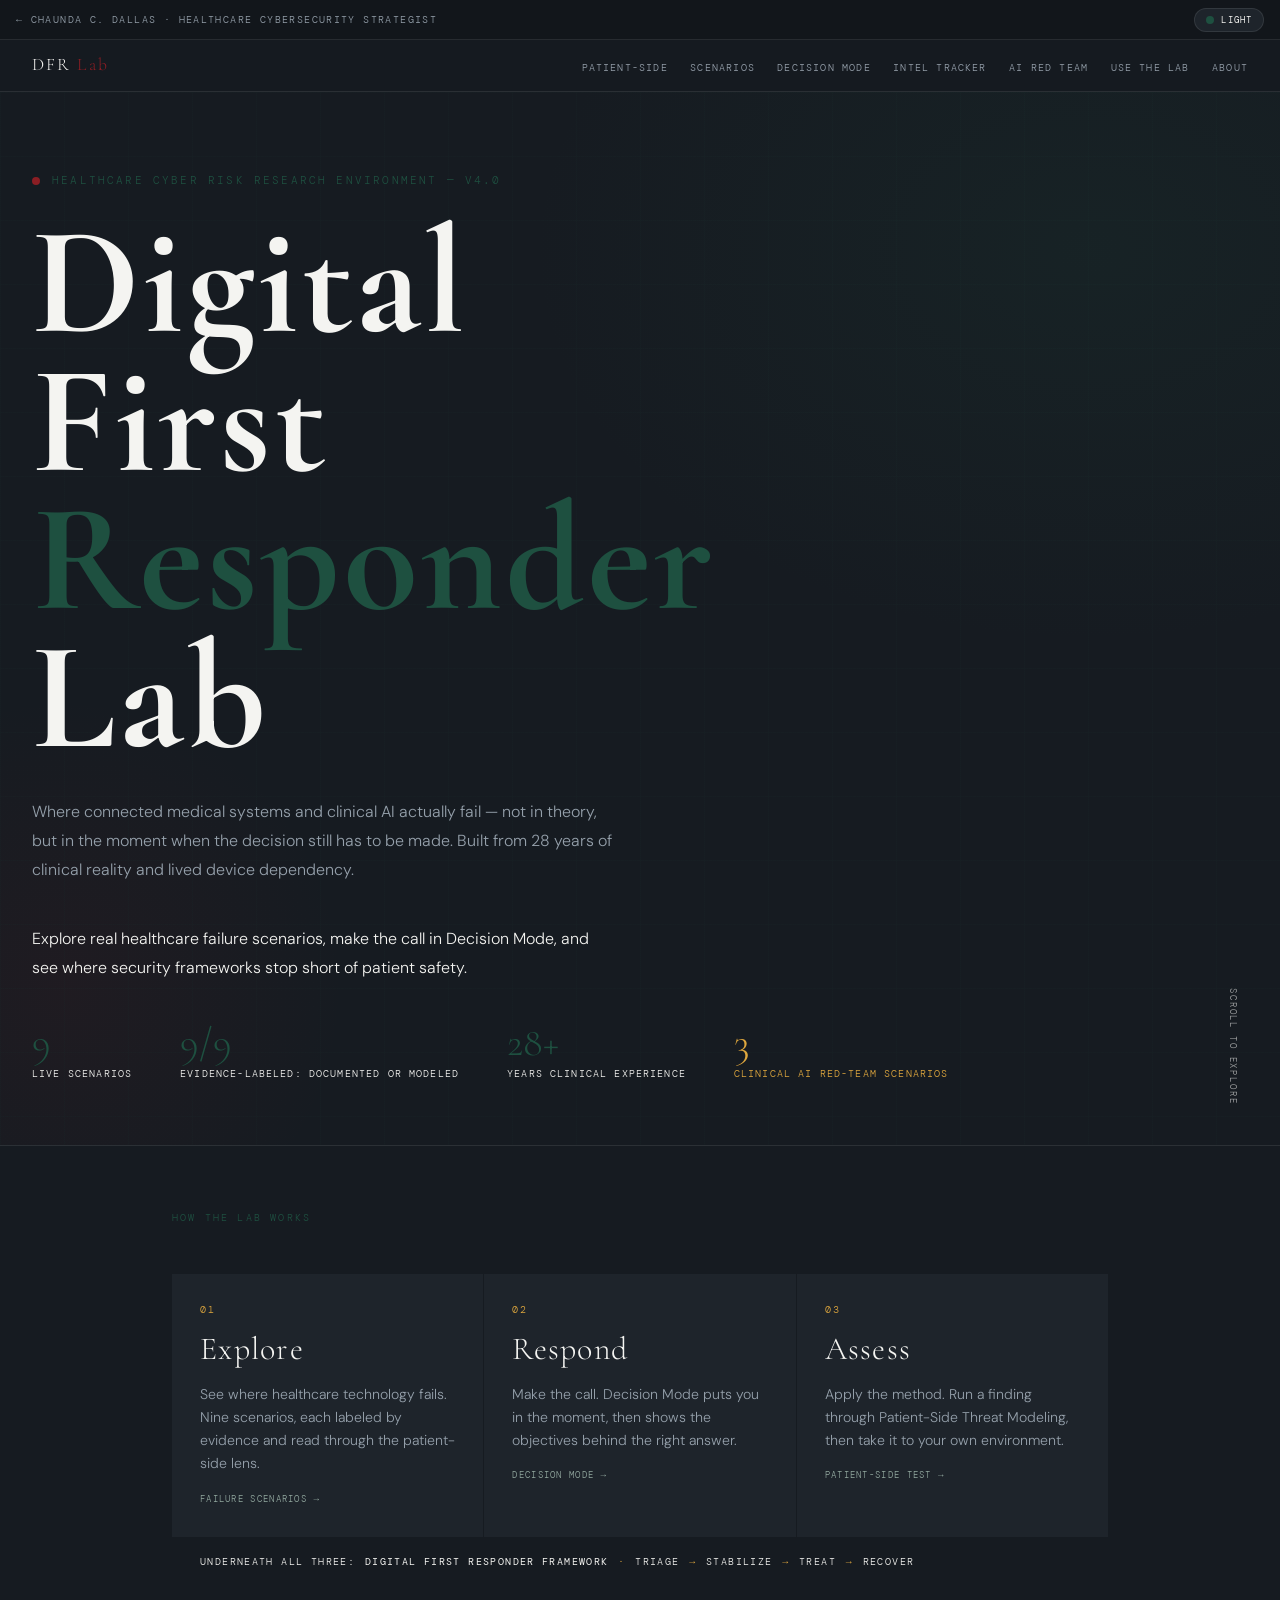
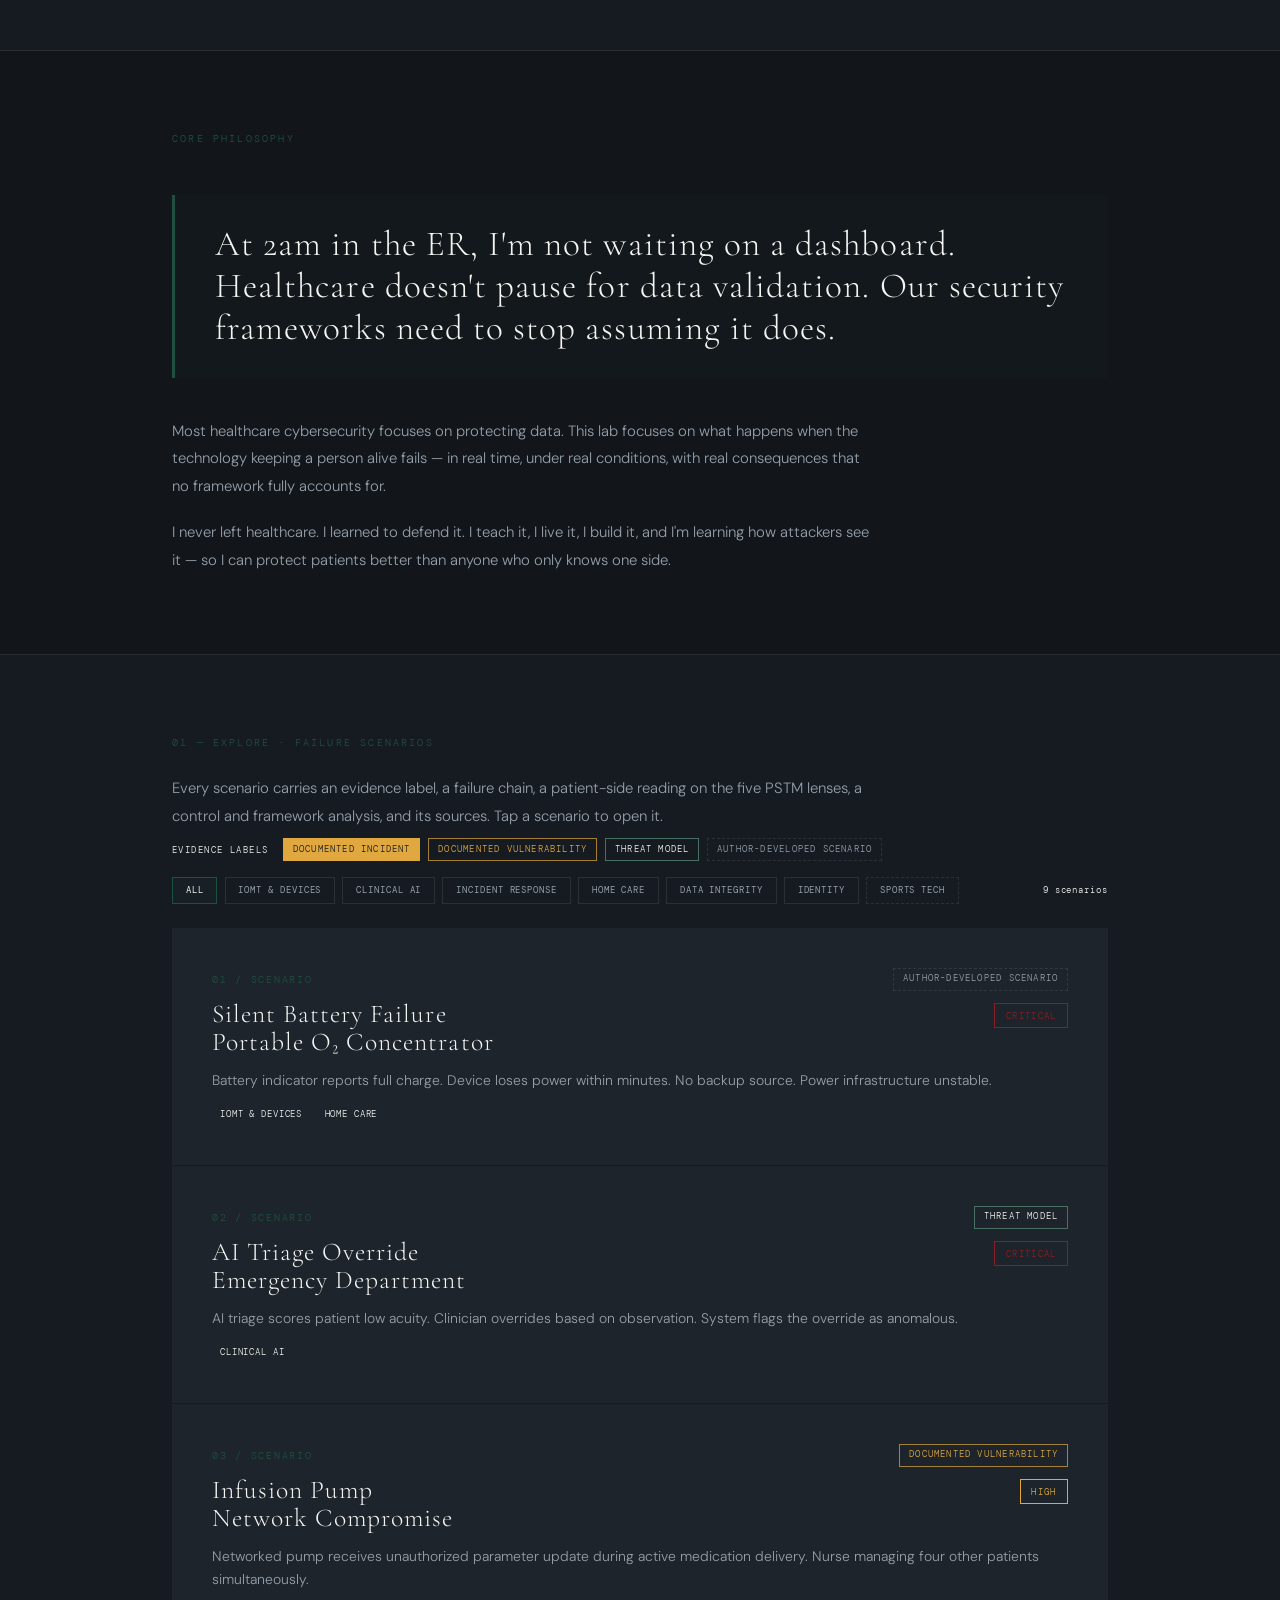
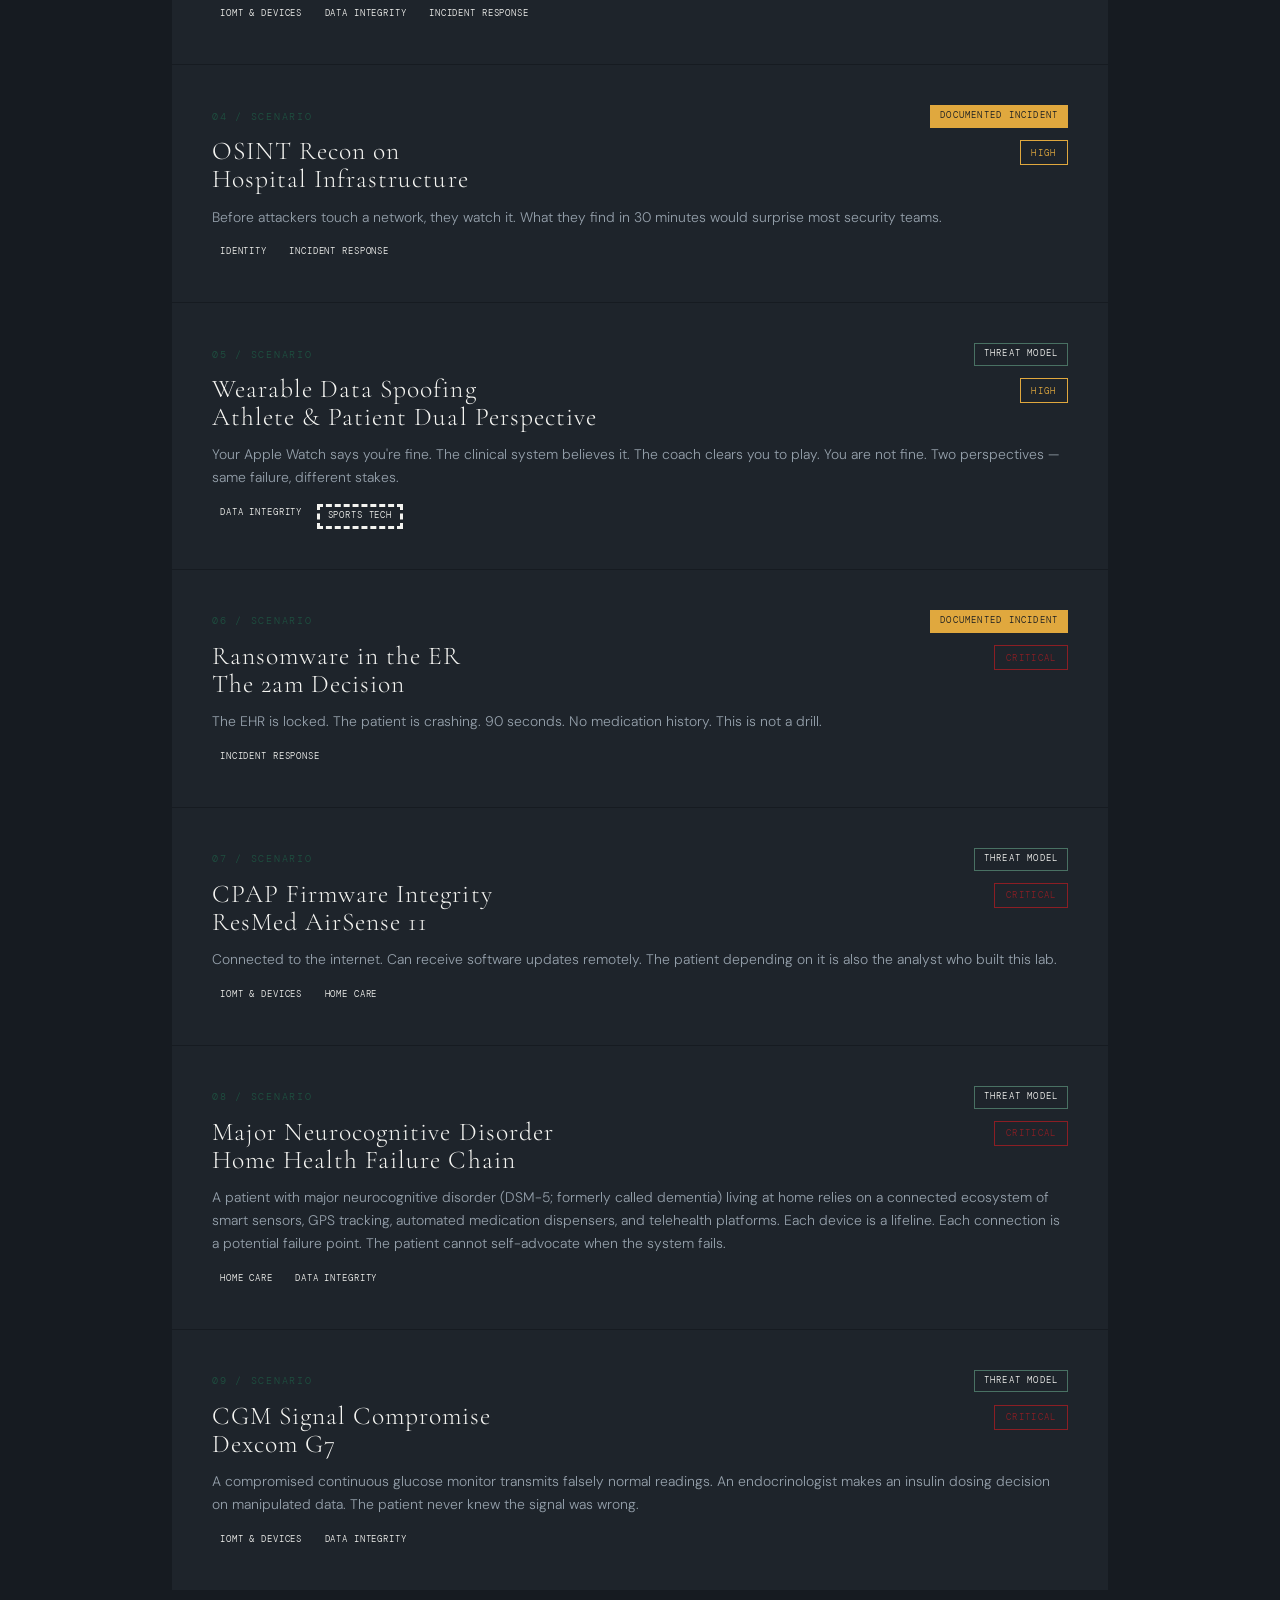
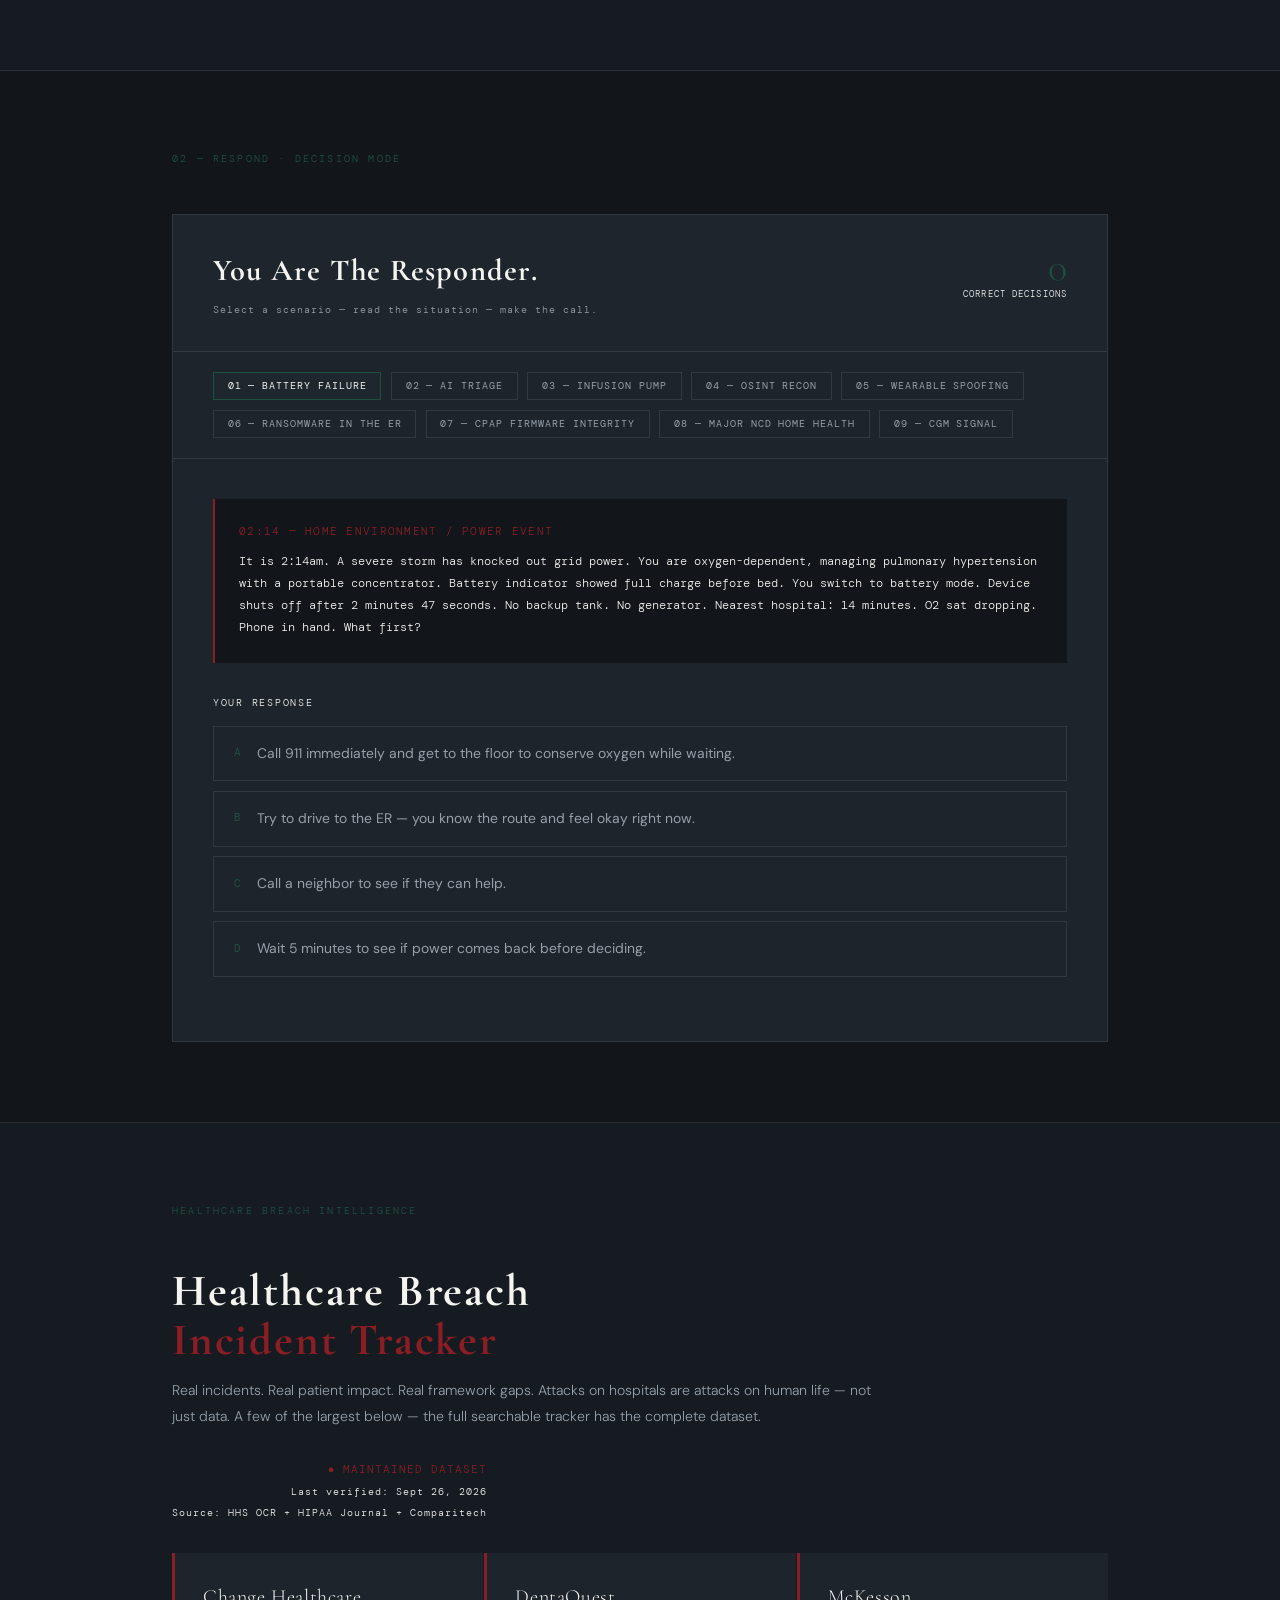
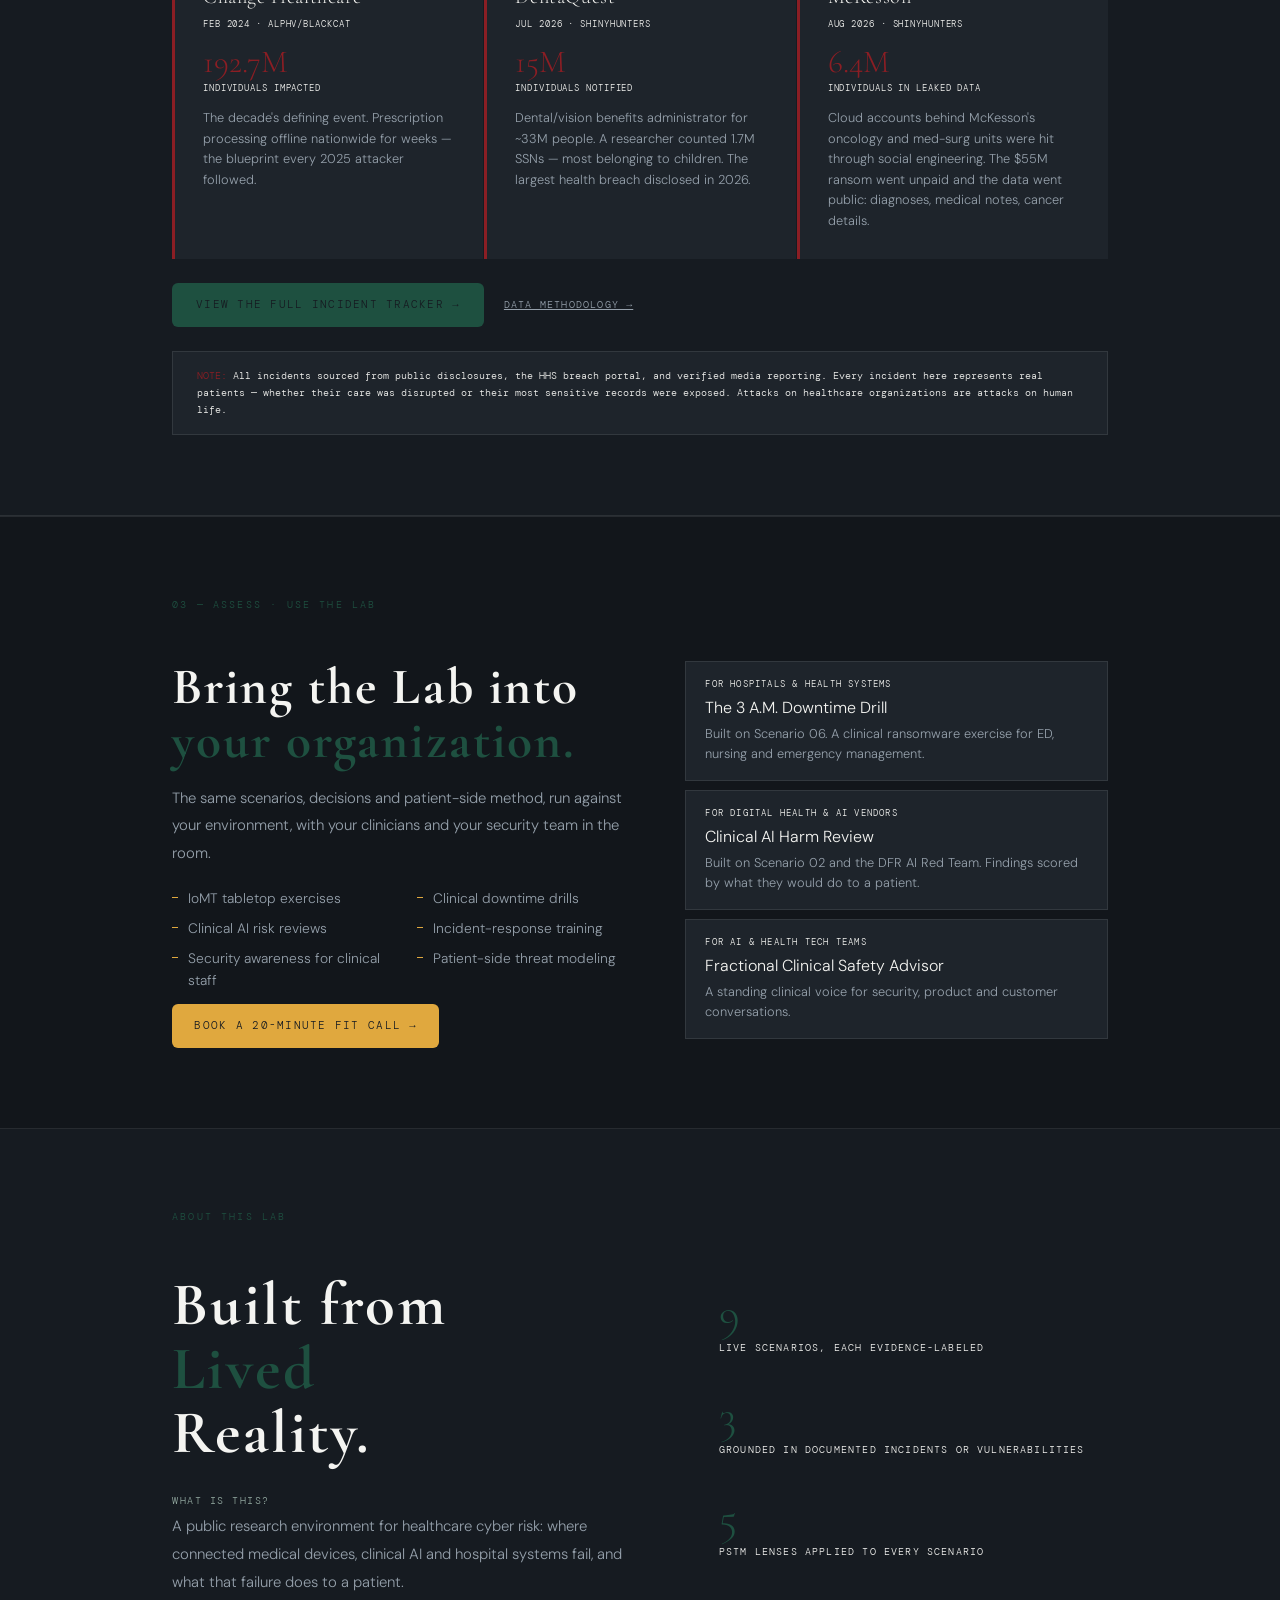
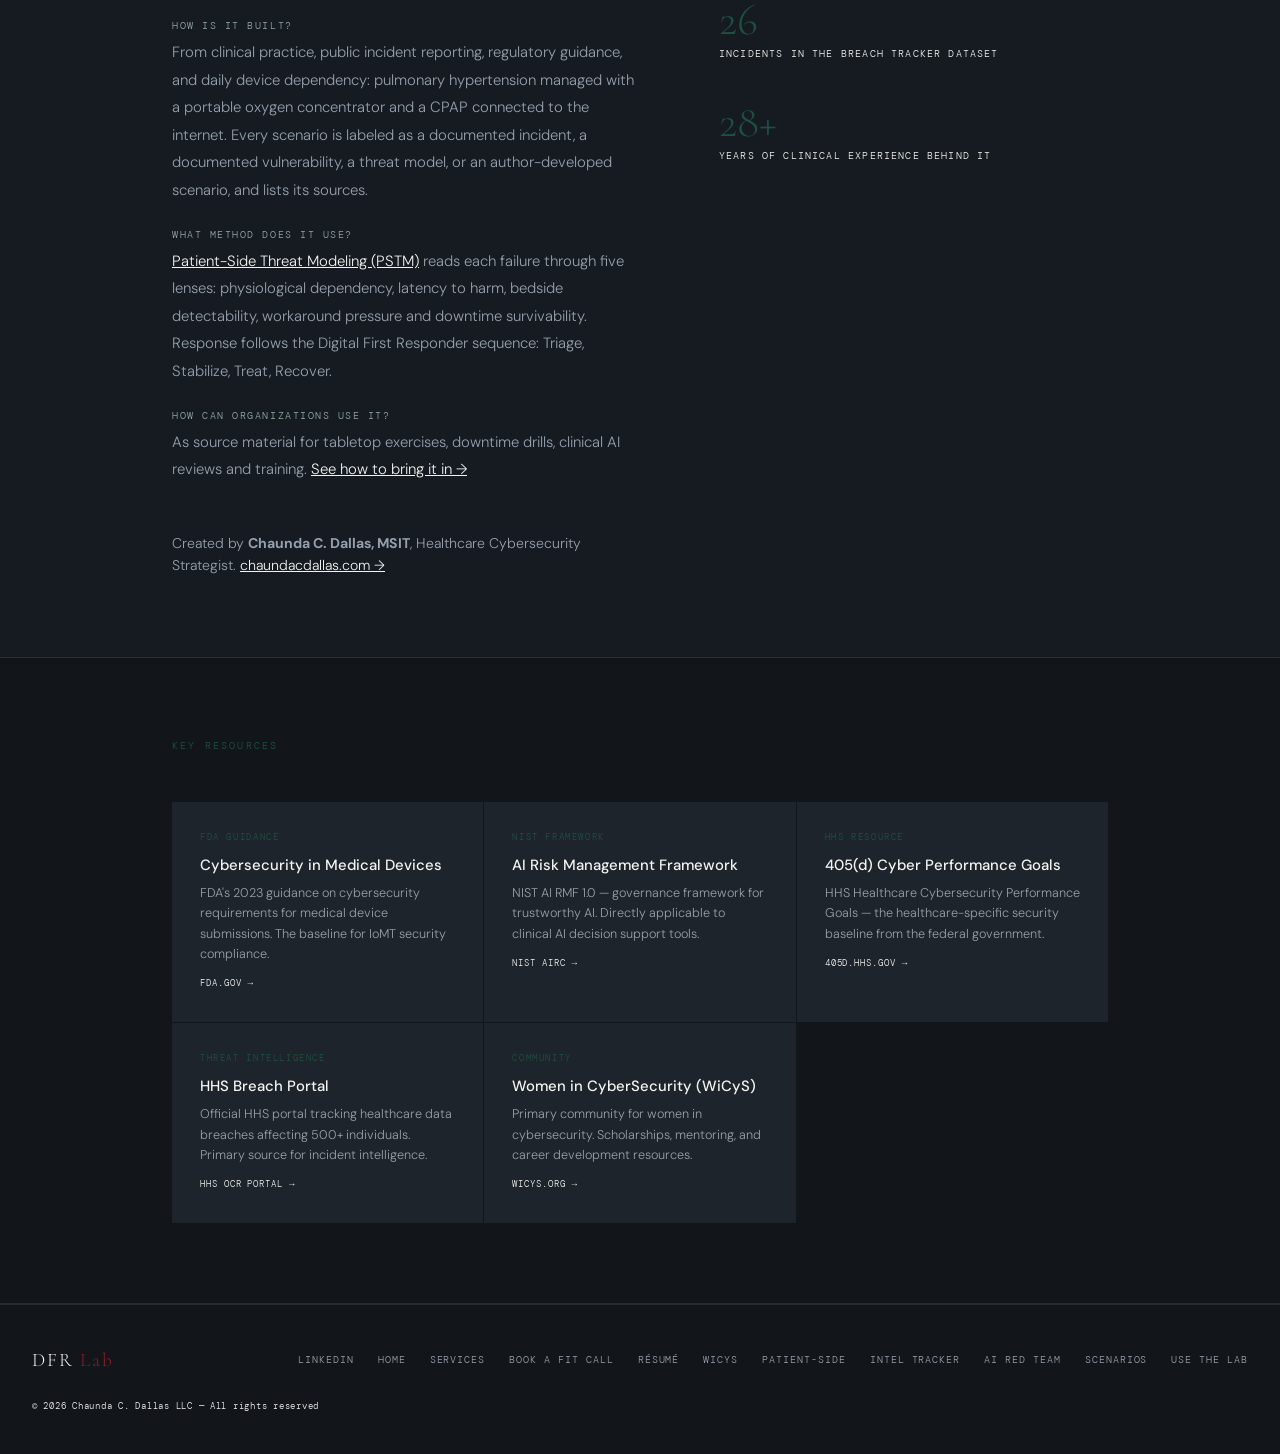
==== commit dd9c5e05: "Modify Clinical AI Harm Review service description Updated the description of the 'Clinical AI Harm " ====
--- a/index.html
+++ b/index.html
@@ -859,7 +859,7 @@
       </div>
       <div>
         <a class="svc" href="https://chaundacdallas.com/#offers" target="_blank" rel="noopener"><div class="svc-who">For hospitals &amp; health systems</div><div class="svc-name">The 3 A.M. Downtime Drill</div><div class="svc-fit">Built on Scenario 06. A clinical ransomware exercise for ED, nursing and emergency management.</div></a>
-        <a class="svc" href="https://chaundacdallas.com/#offers" target="_blank" rel="noopener"><div class="svc-who">For digital health &amp; AI vendors</div><div class="svc-name">Clinical AI Harm Review</div><div class="svc-fit">Built on Scenario 02 and the AI Red Team track. Findings scored by what they would do to a patient.</div></a>
+        <a class="svc" href="https://chaundacdallas.com/#offers" target="_blank" rel="noopener"><div class="svc-who">For digital health &amp; AI vendors</div><div class="svc-name">Clinical AI Harm Review</div><div class="svc-fit">Built on Scenario 02 and the DFR AI Red Team. Findings scored by what they would do to a patient.</div></a>
         <a class="svc" href="https://chaundacdallas.com/#offers" target="_blank" rel="noopener"><div class="svc-who">For AI &amp; health tech teams</div><div class="svc-name">Fractional Clinical Safety Advisor</div><div class="svc-fit">A standing clinical voice for security, product and customer conversations.</div></a>
       </div>
     </div>
